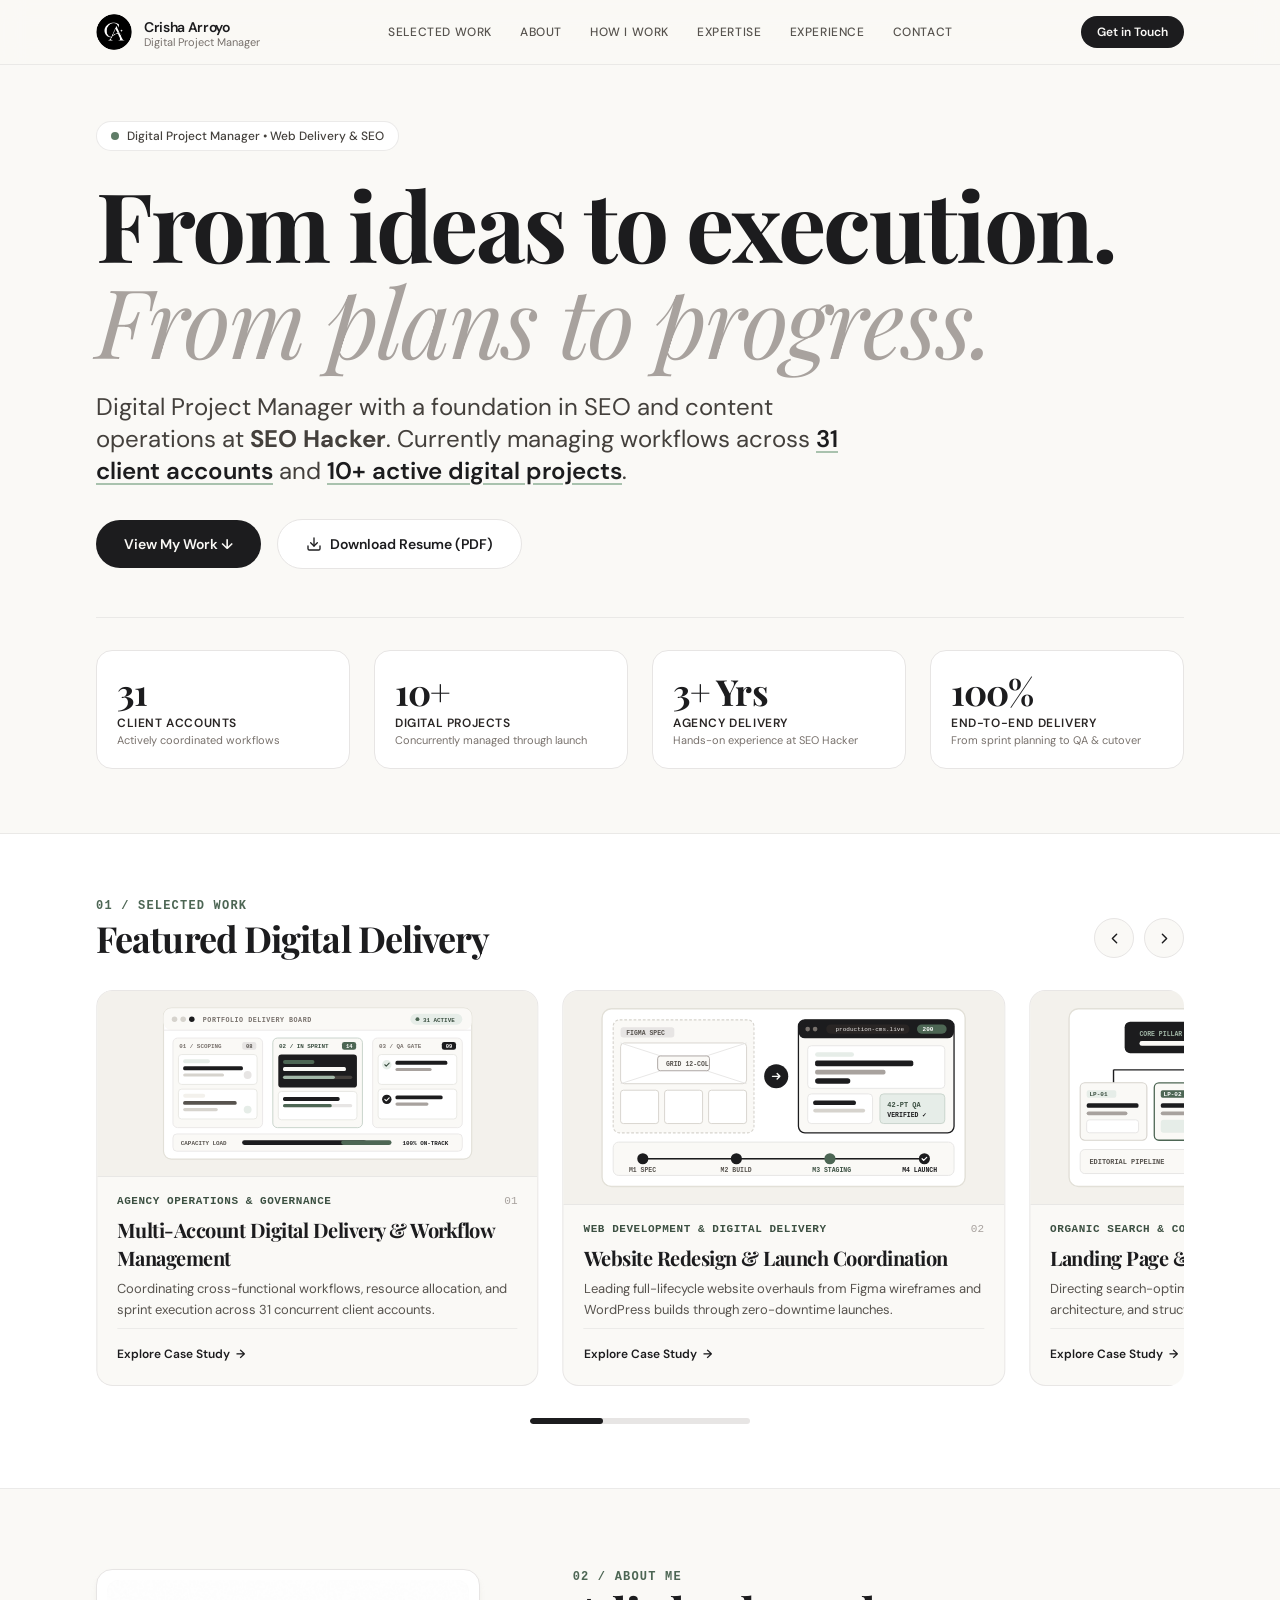
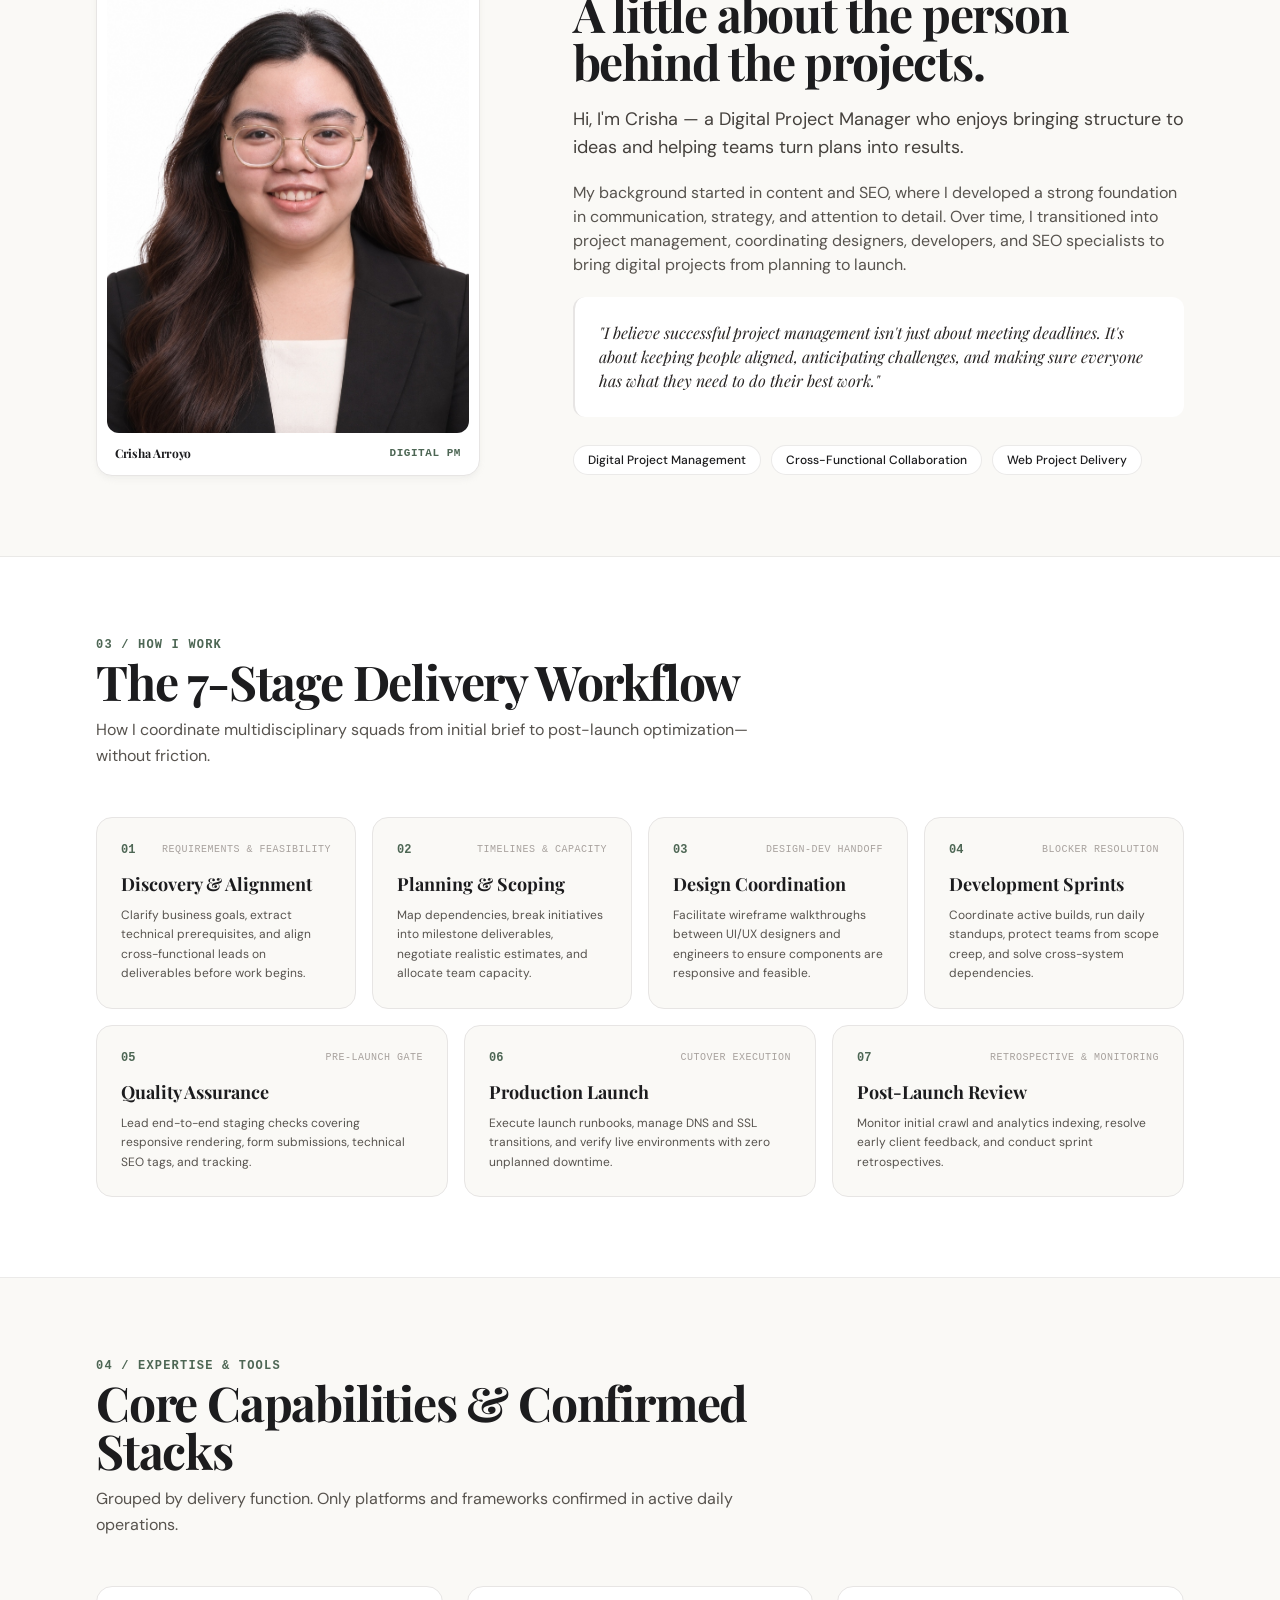
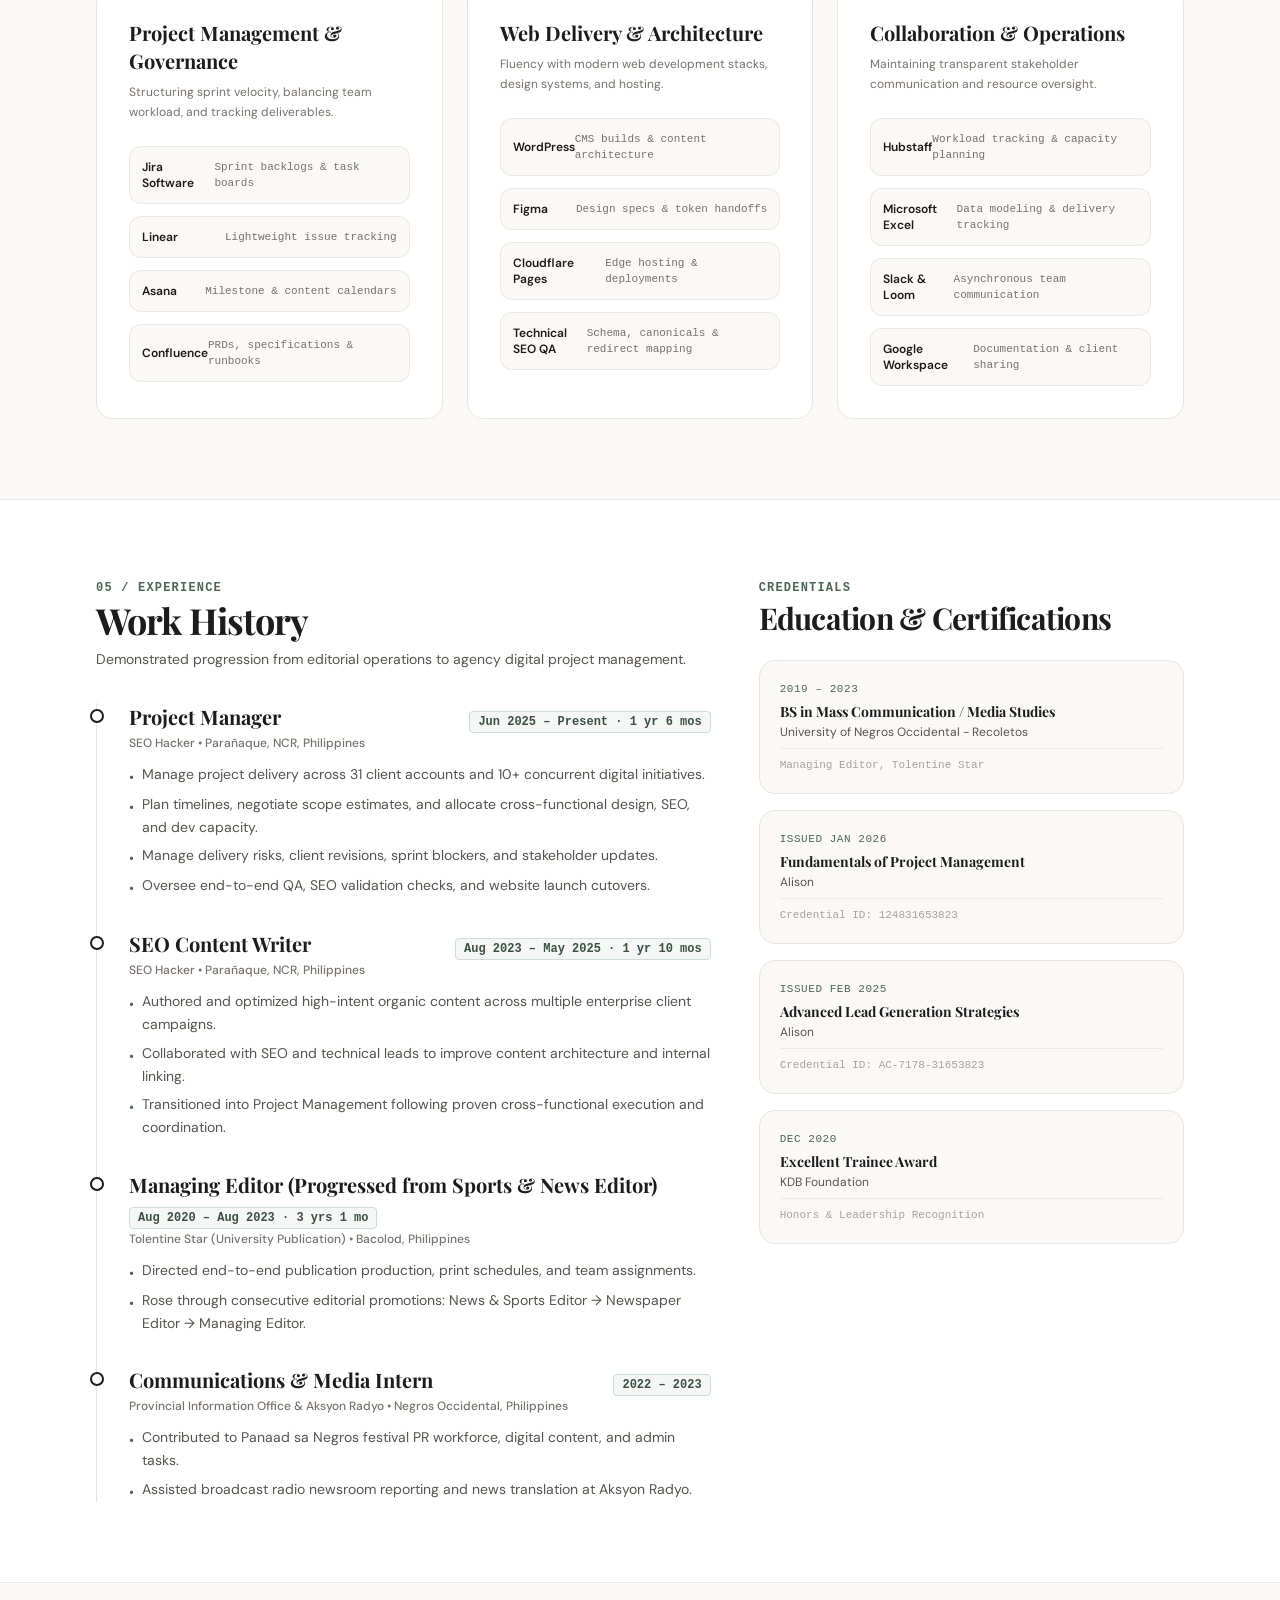
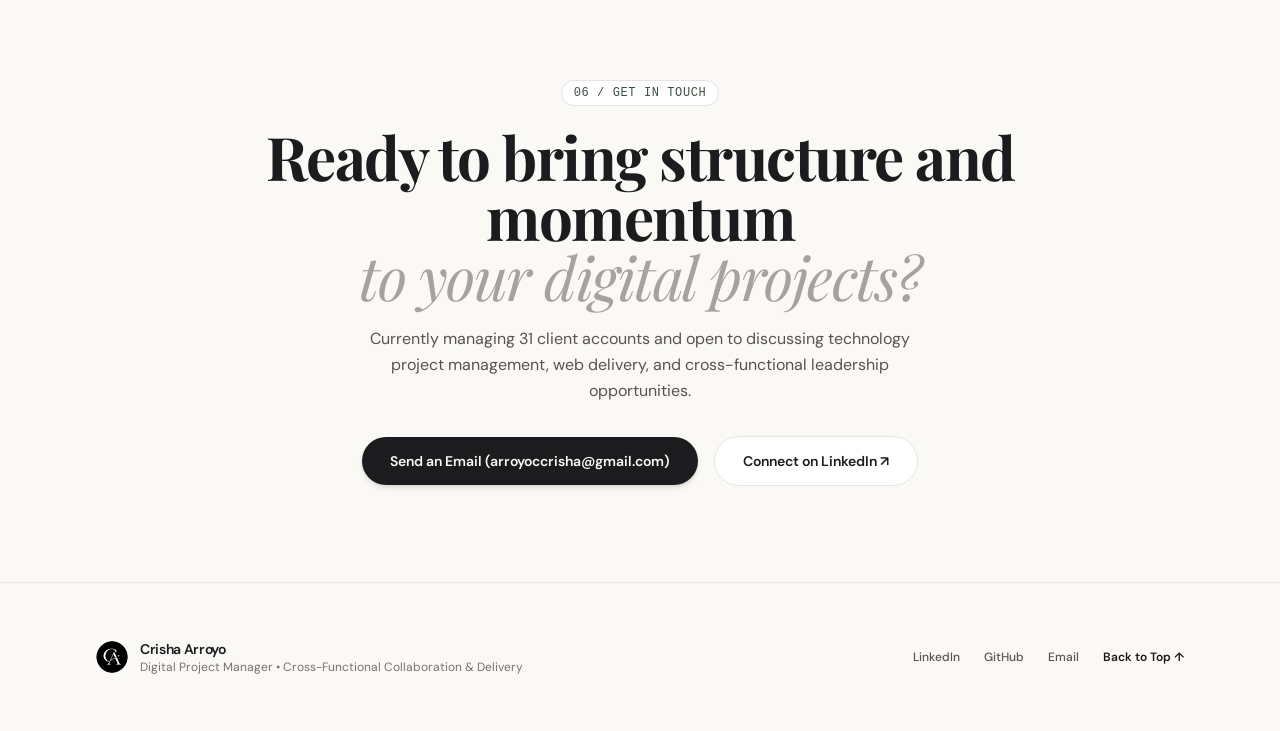
==== portfolio/index.html @ 4f6dbe1d "Add instant on-screen Email Compose Prompt modal for Get in Touch" ====
<!DOCTYPE html><html lang="en" class="scroll-smooth bg-[#FAF9F6] text-[#1C1C1E]"> <head><meta charset="UTF-8"><meta name="viewport" content="width=device-width, initial-scale=1.0"><link rel="icon" type="image/png" href="/logo.png"><title>Crisha Arroyo | Project Manager Portfolio</title><meta name="description" content="Explore Crisha Arroyo's portfolio featuring project management, digital operations, and cross-functional project delivery."><link rel="canonical" href="https://arroyocrisha.github.io/portfolio/"><!-- Open Graph / Social Preview Meta --><meta property="og:type" content="website"><meta property="og:url" content="https://arroyocrisha.github.io/portfolio/"><meta property="og:title" content="Crisha Arroyo | Project Manager Portfolio"><meta property="og:description" content="Project management, digital operations, and cross-functional project delivery."><meta name="image" property="og:image" content="https://arroyocrisha.github.io/og-preview.png"><meta property="og:image:secure_url" content="https://arroyocrisha.github.io/og-preview.png"><meta property="og:image:type" content="image/png"><meta property="og:image:width" content="1200"><meta property="og:image:height" content="630"><meta property="og:image:alt" content="Crisha Arroyo | Project Manager Portfolio"><meta property="og:site_name" content="Crisha Arroyo Portfolio"><meta name="author" content="Crisha Arroyo"><meta property="article:published_time" content="2026-11-19T00:00:00Z"><!-- Twitter / X Card Meta --><meta name="twitter:card" content="summary_large_image"><meta name="twitter:title" content="Crisha Arroyo | Project Manager Portfolio"><meta name="twitter:description" content="Project management, digital operations, and cross-functional project delivery."><meta name="twitter:image" content="https://arroyocrisha.github.io/og-preview.png"><!-- Google Fonts: Playfair Display + DM Sans --><link rel="preconnect" href="https://fonts.googleapis.com"><link rel="preconnect" href="https://fonts.gstatic.com" crossorigin><link href="https://fonts.googleapis.com/css2?family=DM+Sans:ital,opsz,wght@0,9..40,100..1000;1,9..40,100..1000&family=Playfair+Display:ital,wght@0,400..900;1,400..900&display=swap" rel="stylesheet"><!-- Schema.org JSON-LD --><script type="application/ld+json">{"@context":"https://schema.org","@type":"Person","name":"Crisha Arroyo","jobTitle":"Digital Project Manager","url":"https://arroyocrisha.github.io/portfolio/","image":"https://arroyocrisha.github.io/og-preview.png","description":"Explore Crisha Arroyo's portfolio featuring project management, digital operations, and cross-functional project delivery.","knowsAbout":["Project Management","Digital Delivery","Web Development","Cross-Functional Collaboration","Technical Coordination","Agile & Scrum Methodology","Stakeholder Management"]}</script><link rel="stylesheet" href="/_astro/index.DPS4ozPf.css"></head> <body class="min-h-screen flex flex-col font-sans bg-[#FAF9F6] text-[#1C1C1E] antialiased selection:bg-stone-900 selection:text-[#FAF9F6]"> <!-- Minimalist Navigation Bar --> <header class="sticky top-0 z-50 bg-[#FAF9F6]/90 backdrop-blur-md border-b border-stone-200/80 transition-all duration-300"> <div class="max-w-6xl mx-auto px-6 sm:px-8 h-16 flex items-center justify-between"> <a href="https://arroyo-crisha-portfolio.pages.dev/" class="group flex items-center gap-3"> <img src="/logo.png" alt="Crisha Arroyo" class="h-9 w-9 object-contain rounded-full group-hover:scale-105 transition-transform duration-200"> <div class="flex flex-col"> <span class="text-sm font-semibold tracking-tight text-[#1C1C1E] group-hover:text-stone-600 transition-colors">
Crisha Arroyo
</span> <span class="text-[11px] text-stone-500 font-normal leading-none">
Digital Project Manager
</span> </div> </a> <nav class="hidden md:flex items-center gap-7 text-xs font-medium uppercase tracking-wider text-stone-600"> <a href="/#work" class="hover:text-[#1C1C1E] transition-colors">Selected Work</a> <a href="/#about" class="hover:text-[#1C1C1E] transition-colors">About</a> <a href="/#process" class="hover:text-[#1C1C1E] transition-colors">How I Work</a> <a href="/#expertise" class="hover:text-[#1C1C1E] transition-colors">Expertise</a> <a href="/#experience" class="hover:text-[#1C1C1E] transition-colors">Experience</a> <a href="/#contact" class="hover:text-[#1C1C1E] transition-colors">Contact</a> </nav> <div> <a href="https://mail.google.com/mail/?view=cm&fs=1&to=arroyoccrisha@gmail.com&su=Project%20Management%20Inquiry" data-email-prompt class="inline-flex items-center text-xs font-semibold px-4 py-2 rounded-full bg-[#1C1C1E] text-[#FAF9F6] hover:bg-stone-800 hover:-translate-y-0.5 active:translate-y-0 transition-all duration-200 shadow-xs cursor-pointer">
Get in Touch
</a> </div> </div> </header> <!-- Main Content Slot --> <main class="flex-grow">   <section id="top" class="pt-8 sm:pt-14 pb-12 sm:pb-16 border-b border-stone-200/80 bg-canvas"> <div class="max-w-6xl mx-auto px-6 sm:px-8"> <!-- Status Badge with Sage Accent --> <div class="inline-flex items-center gap-2 px-3.5 py-1.5 rounded-full bg-white border border-stone-200/80 shadow-2xs text-stone-700 text-xs font-medium mb-6"> <span class="w-2 h-2 rounded-full bg-sage-500 animate-pulse"></span>
Digital Project Manager • Web Delivery & SEO
</div> <!-- Preserved Editorial Headline (Playfair Display) --> <div> <h1 class="font-serif text-4xl sm:text-6xl md:text-7xl lg:text-8xl font-bold text-[#1C1C1E] tracking-tight leading-[1.06]">
From ideas to execution.<br> <span class="text-stone-400 italic font-normal">From plans to progress.</span> </h1> </div> <!-- Streamlined Supporting Statement (No Repetition) --> <p class="mt-6 text-lg sm:text-2xl text-stone-700 max-w-3xl font-normal leading-relaxed">
Digital Project Manager with a foundation in SEO and content operations at <strong>SEO Hacker</strong>. Currently managing workflows across <span class="text-[#1C1C1E] font-semibold underline decoration-sage-300 underline-offset-4">31 client accounts</span> and <span class="text-[#1C1C1E] font-semibold underline decoration-sage-300 underline-offset-4">10+ active digital projects</span>.
</p> <!-- Two Required CTAs --> <div class="mt-8 flex flex-wrap items-center gap-4"> <a href="#work" class="inline-flex items-center gap-2 px-7 py-3.5 rounded-full bg-[#1C1C1E] text-[#FAF9F6] font-semibold text-sm hover:bg-stone-800 hover:-translate-y-0.5 active:translate-y-0 transition-all duration-200 shadow-xs">
View My Work ↓
</a> <a href="/Crisha_Arroyo_Resume.pdf" download="Crisha_Arroyo_Resume.pdf" class="inline-flex items-center gap-2 px-7 py-3.5 rounded-full bg-white text-[#1C1C1E] border border-stone-200 font-semibold text-sm hover:bg-stone-50 hover:border-stone-300 hover:-translate-y-0.5 active:translate-y-0 transition-all duration-200 shadow-xs"> <svg xmlns="http://www.w3.org/2000/svg" width="16" height="16" viewBox="0 0 24 24" fill="none" stroke="currentColor" stroke-width="2" stroke-linecap="round" stroke-linejoin="round" aria-hidden="true" class="w-4 h-4 shrink-0"> <path d="M21 15v4a2 2 0 0 1-2 2H5a2 2 0 0 1-2-2v-4"></path> <polyline points="7 10 12 15 17 10"></polyline> <line x1="12" y1="15" x2="12" y2="3"></line> </svg> <span>Download Resume (PDF)</span> </a> </div> <!-- Quick Metrics Strip --> <div id="hero-metrics-strip" class="mt-12 pt-8 border-t border-stone-200/80 grid grid-cols-2 md:grid-cols-4 gap-4 sm:gap-6"> <div class="p-5 rounded-2xl bg-white border border-stone-200 shadow-2xs hover:border-stone-300 hover:shadow-xs transition-all duration-200"> <div class="font-serif text-3xl sm:text-4xl font-bold text-[#1C1C1E] tracking-tight tabular-nums" aria-label="31 Client Accounts"> <span class="sr-only">31</span> <span aria-hidden="true" class="inline-grid tabular-nums"> <span class="invisible col-start-1 row-start-1 select-none pointer-events-none">31</span> <span class="col-start-1 row-start-1" data-countup-card data-target="31" data-stagger="0"><span data-countup-num>31</span></span> </span> </div> <div class="text-xs font-semibold text-stone-800 mt-1 uppercase tracking-wider">Client Accounts</div> <div class="text-[11px] text-stone-500 mt-0.5 leading-snug">Actively coordinated workflows</div> </div><div class="p-5 rounded-2xl bg-white border border-stone-200 shadow-2xs hover:border-stone-300 hover:shadow-xs transition-all duration-200"> <div class="font-serif text-3xl sm:text-4xl font-bold text-[#1C1C1E] tracking-tight tabular-nums" aria-label="10+ Digital Projects"> <span class="sr-only">10+</span> <span aria-hidden="true" class="inline-grid tabular-nums"> <span class="invisible col-start-1 row-start-1 select-none pointer-events-none">10+</span> <span class="col-start-1 row-start-1" data-countup-card data-target="10" data-stagger="120"><span data-countup-num>10</span>+</span> </span> </div> <div class="text-xs font-semibold text-stone-800 mt-1 uppercase tracking-wider">Digital Projects</div> <div class="text-[11px] text-stone-500 mt-0.5 leading-snug">Concurrently managed through launch</div> </div><div class="p-5 rounded-2xl bg-white border border-stone-200 shadow-2xs hover:border-stone-300 hover:shadow-xs transition-all duration-200"> <div class="font-serif text-3xl sm:text-4xl font-bold text-[#1C1C1E] tracking-tight tabular-nums" aria-label="3+ Yrs Agency Delivery"> <span class="sr-only">3+ Yrs</span> <span aria-hidden="true" class="inline-grid tabular-nums"> <span class="invisible col-start-1 row-start-1 select-none pointer-events-none">3+ Yrs</span> <span class="col-start-1 row-start-1" data-countup-card data-target="3" data-stagger="240"><span data-countup-num>3</span>+ Yrs</span> </span> </div> <div class="text-xs font-semibold text-stone-800 mt-1 uppercase tracking-wider">Agency Delivery</div> <div class="text-[11px] text-stone-500 mt-0.5 leading-snug">Hands-on experience at SEO Hacker</div> </div><div class="p-5 rounded-2xl bg-white border border-stone-200 shadow-2xs hover:border-stone-300 hover:shadow-xs transition-all duration-200"> <div class="font-serif text-3xl sm:text-4xl font-bold text-[#1C1C1E] tracking-tight tabular-nums" aria-label="100% End-to-End Delivery"> <span class="sr-only">100%</span> <span aria-hidden="true" class="inline-grid tabular-nums"> <span class="invisible col-start-1 row-start-1 select-none pointer-events-none">100%</span> <span class="col-start-1 row-start-1" data-countup-card data-target="100" data-stagger="360"><span data-countup-num>100</span>%</span> </span> </div> <div class="text-xs font-semibold text-stone-800 mt-1 uppercase tracking-wider">End-to-End Delivery</div> <div class="text-[11px] text-stone-500 mt-0.5 leading-snug">From sprint planning to QA &amp; cutover</div> </div> </div> </div> </section>  <section id="work" class="py-12 sm:py-16 border-b border-stone-200/80 bg-white overflow-x-hidden"> <div class="max-w-6xl mx-auto px-6 sm:px-8"> <!-- Compact Section Header + Desktop Infinite Carousel Arrow Controls --> <div class="flex flex-col lg:flex-row lg:items-end justify-between gap-4 mb-8"> <div> <p class="text-xs font-mono uppercase tracking-widest text-sage-600 font-semibold">01 / SELECTED WORK</p> <h2 class="font-serif text-3xl sm:text-4xl font-bold text-[#1C1C1E] tracking-tight mt-1">
Featured Digital Delivery
</h2> </div> <!-- Elegant Previous / Next Controls (Desktop 1024px+ Only, Infinite Loop) --> <div class="hidden lg:flex items-center gap-2.5 shrink-0" aria-label="Selected Work Carousel Controls"> <button type="button" id="work-carousel-prev" aria-label="Previous project" class="w-10 h-10 rounded-full bg-[#FAF9F6] border border-stone-200 text-[#1C1C1E] flex items-center justify-center hover:bg-[#1C1C1E] hover:text-[#FAF9F6] hover:border-[#1C1C1E] active:scale-95 transition-all duration-200 focus-visible:outline-2 focus-visible:outline-offset-2 focus-visible:outline-[#1C1C1E] shadow-2xs cursor-pointer"> <svg xmlns="http://www.w3.org/2000/svg" width="17" height="17" viewBox="0 0 24 24" fill="none" stroke="currentColor" stroke-width="2" stroke-linecap="round" stroke-linejoin="round" aria-hidden="true"> <path d="m15 18-6-6 6-6"></path> </svg> </button> <button type="button" id="work-carousel-next" aria-label="Next project" class="w-10 h-10 rounded-full bg-[#FAF9F6] border border-stone-200 text-[#1C1C1E] flex items-center justify-center hover:bg-[#1C1C1E] hover:text-[#FAF9F6] hover:border-[#1C1C1E] active:scale-95 transition-all duration-200 focus-visible:outline-2 focus-visible:outline-offset-2 focus-visible:outline-[#1C1C1E] shadow-2xs cursor-pointer"> <svg xmlns="http://www.w3.org/2000/svg" width="17" height="17" viewBox="0 0 24 24" fill="none" stroke="currentColor" stroke-width="2" stroke-linecap="round" stroke-linejoin="round" aria-hidden="true"> <path d="m9 18 6-6-6-6"></path> </svg> </button> </div> </div> <!-- Carousel Viewport:
           - Desktop (1024px+): Overflow-hidden viewport containing infinite horizontal track (~2.35 cards visible)
           - Tablet (640px–1023px): 2-column responsive CSS Grid
           - Mobile (<640px): 1-column vertical stack --> <div id="work-carousel-viewport" role="region" aria-label="Selected Work Projects Carousel" tabindex="0" class="lg:overflow-hidden rounded-2xl focus-visible:outline-2 focus-visible:outline-offset-4 focus-visible:outline-stone-400"> <div id="work-carousel-track" class="grid grid-cols-1 sm:grid-cols-2 gap-6 lg:flex lg:gap-6 items-stretch lg:cursor-grab lg:active:cursor-grabbing lg:select-none will-change-transform"> <article data-work-card data-card-index="0" data-project-title="Multi-Account Digital Delivery &#38; Workflow Management" class="h-full lg:h-[396px] flex flex-col justify-between rounded-2xl bg-[#FAF9F6] border border-stone-200/90 shadow-2xs hover:shadow-lg hover:border-stone-300 transition-shadow duration-300 group overflow-hidden lg:shrink-0"> <!-- Graphic Compartment (~58% of card area: 230px tall on desktop) --> <a href="/work/multi-account-delivery" tabindex="-1" aria-hidden="true" class="block relative h-[215px] lg:h-[230px] w-full bg-[#F3F1EC] border-b border-stone-200/80 overflow-hidden p-3.5 flex items-center justify-center"> <div class="w-full h-full group-hover:scale-[1.03] group-hover:-translate-y-0.5 transition-transform duration-500 ease-out flex items-center justify-center"> <svg viewBox="0 0 400 200" class="w-full h-full" fill="none" xmlns="http://www.w3.org/2000/svg" role="img" aria-label="Multi-account workflow board illustration"> <!-- Outer App Window Frame --> <rect x="4" y="4" width="392" height="192" rx="10" fill="#FFFFFF" stroke="#E2E0D8" stroke-width="1.5"></rect> <!-- Window Top Bar --> <rect x="4" y="4" width="392" height="28" rx="10" fill="#FAF9F6"></rect> <line x1="4" y1="32" x2="396" y2="32" stroke="#E7E5E4" stroke-width="1"></line> <circle cx="18" cy="18" r="3.5" fill="#D6D3CD"></circle> <circle cx="29" cy="18" r="3.5" fill="#D6D3CD"></circle> <circle cx="40" cy="18" r="3.5" fill="#1C1C1E"></circle> <text x="54" y="21" fill="#78716C" font-family="monospace" font-size="8.5" font-weight="600" letter-spacing="0.08em">PORTFOLIO DELIVERY BOARD</text> <rect x="318" y="11" width="66" height="14" rx="7" fill="#E6EDE8"></rect> <circle cx="327" cy="18" r="2.5" fill="#4D6654"></circle> <text x="334" y="21" fill="#3B4F41" font-family="monospace" font-size="7.5" font-weight="700">31 ACTIVE</text> <!-- Column 1: Triage & Scoping --> <rect x="16" y="42" width="114" height="114" rx="6" fill="#FAF9F6" stroke="#E7E5E4" stroke-width="1"></rect> <text x="24" y="55" fill="#78716C" font-family="monospace" font-size="7.5" font-weight="700">01 / SCOPING</text> <rect x="104" y="47" width="18" height="10" rx="3" fill="#E7E5E4"></rect> <text x="109" y="54.5" fill="#57534E" font-family="monospace" font-size="7" font-weight="700">08</text> <rect x="23" y="63" width="100" height="38" rx="4" fill="#FFFFFF" stroke="#E5E4DF" stroke-width="1"></rect> <rect x="29" y="69" width="34" height="5" rx="2.5" fill="#E6EDE8"></rect> <rect x="29" y="78" width="76" height="5" rx="2" fill="#1C1C1E"></rect> <rect x="29" y="87" width="52" height="4" rx="2" fill="#D6D3CD"></rect> <circle cx="111" cy="89" r="5" fill="#E7E5E4"></circle> <rect x="23" y="107" width="100" height="38" rx="4" fill="#FFFFFF" stroke="#E5E4DF" stroke-width="1"></rect> <rect x="29" y="113" width="28" height="5" rx="2.5" fill="#F3F1EC"></rect> <rect x="29" y="122" width="68" height="5" rx="2" fill="#57534E"></rect> <rect x="29" y="131" width="44" height="4" rx="2" fill="#D6D3CD"></rect> <circle cx="111" cy="133" r="5" fill="#E6EDE8"></circle> <!-- Column 2: Active Sprints (Highlighted Charcoal/Sage) --> <rect x="143" y="42" width="114" height="114" rx="6" fill="#FAF9F6" stroke="#C7D3CA" stroke-width="1.2"></rect> <text x="151" y="55" fill="#3B4F41" font-family="monospace" font-size="7.5" font-weight="700">02 / IN SPRINT</text> <rect x="231" y="47" width="18" height="10" rx="3" fill="#4D6654"></rect> <text x="236" y="54.5" fill="#FFFFFF" font-family="monospace" font-size="7" font-weight="700">14</text> <rect x="150" y="63" width="100" height="42" rx="4" fill="#1C1C1E"></rect> <rect x="156" y="70" width="40" height="5" rx="2.5" fill="#4D6654"></rect> <rect x="156" y="79" width="80" height="5" rx="2" fill="#FAF9F6"></rect> <rect x="156" y="90" width="88" height="4" rx="2" fill="#44403C"></rect> <rect x="156" y="90" width="66" height="4" rx="2" fill="#A3B8A8"></rect> <rect x="150" y="110" width="100" height="36" rx="4" fill="#FFFFFF" stroke="#E5E4DF" stroke-width="1"></rect> <rect x="156" y="117" width="72" height="5" rx="2" fill="#1C1C1E"></rect> <rect x="156" y="126" width="88" height="4" rx="2" fill="#E7E5E4"></rect> <rect x="156" y="126" width="62" height="4" rx="2" fill="#4D6654"></rect> <!-- Column 3: QA & Delivery Gate --> <rect x="270" y="42" width="114" height="114" rx="6" fill="#FAF9F6" stroke="#E7E5E4" stroke-width="1"></rect> <text x="278" y="55" fill="#78716C" font-family="monospace" font-size="7.5" font-weight="700">03 / QA GATE</text> <rect x="358" y="47" width="18" height="10" rx="3" fill="#1C1C1E"></rect> <text x="363" y="54.5" fill="#FFFFFF" font-family="monospace" font-size="7" font-weight="700">09</text> <rect x="277" y="63" width="100" height="38" rx="4" fill="#FFFFFF" stroke="#E5E4DF" stroke-width="1"></rect> <circle cx="288" cy="76" r="6" fill="#E6EDE8"></circle> <path d="M285.5 76L287.3 77.8L291 74" stroke="#3B4F41" stroke-width="1.4" stroke-linecap="round" stroke-linejoin="round"></path> <rect x="299" y="71" width="66" height="5" rx="2" fill="#1C1C1E"></rect> <rect x="299" y="80" width="46" height="4" rx="2" fill="#A8A29E"></rect> <rect x="277" y="107" width="100" height="38" rx="4" fill="#FFFFFF" stroke="#E5E4DF" stroke-width="1"></rect> <circle cx="288" cy="120" r="6" fill="#1C1C1E"></circle> <path d="M285.5 120L287.3 121.8L291 118" stroke="#FAF9F6" stroke-width="1.4" stroke-linecap="round" stroke-linejoin="round"></path> <rect x="299" y="115" width="60" height="5" rx="2" fill="#1C1C1E"></rect> <rect x="299" y="124" width="42" height="4" rx="2" fill="#A8A29E"></rect> <!-- Bottom Resource Allocation Strip --> <rect x="16" y="164" width="368" height="22" rx="5" fill="#FAF9F6" stroke="#E7E5E4" stroke-width="1"></rect> <text x="26" y="178" fill="#57534E" font-family="monospace" font-size="7.5" font-weight="700">CAPACITY LOAD</text> <rect x="104" y="172" width="190" height="6" rx="3" fill="#E7E5E4"></rect> <rect x="104" y="172" width="158" height="6" rx="3" fill="#1C1C1E"></rect> <rect x="230" y="172" width="64" height="6" rx="3" fill="#4D6654"></rect> <text x="308" y="178" fill="#1C1C1E" font-family="monospace" font-size="7.5" font-weight="700">100% ON-TRACK</text> </svg>   </div> </a> <!-- Compact Text Compartment (~42% of card area) --> <div class="p-5 pt-4 flex flex-col justify-between flex-grow"> <div class="space-y-1.5"> <!-- a. Project Category --> <div class="flex items-center justify-between gap-2"> <span class="text-[11px] font-mono uppercase tracking-wider text-sage-700 font-semibold"> Agency Operations &amp; Governance </span> <span class="font-mono text-[11px] text-stone-400 font-medium"> 01 </span> </div> <!-- b. Project Title --> <h3 class="font-serif text-lg sm:text-xl font-bold text-[#1C1C1E] group-hover:text-sage-700 transition-colors tracking-tight leading-snug line-clamp-2"> <a href="/work/multi-account-delivery" class="focus-visible:outline-none"> Multi-Account Digital Delivery &amp; Workflow Management </a> </h3> <!-- c. One Short Descriptive Sentence (13 words) --> <p class="text-stone-600 text-xs sm:text-[13px] leading-relaxed line-clamp-2"> Coordinating cross-functional workflows, resource allocation, and sprint execution across 31 concurrent client accounts. </p> </div> <!-- d. Explore Case Study Link with Arrow Icon --> <div class="pt-3 mt-2 border-t border-stone-200/70"> <a href="/work/multi-account-delivery" class="inline-flex items-center gap-1.5 text-xs font-semibold text-[#1C1C1E] group-hover:text-sage-700 transition-colors"> <span>Explore Case Study</span> <span class="inline-block group-hover:translate-x-1 transition-transform duration-300" aria-hidden="true">→</span> </a> </div> </div> </article><article data-work-card data-card-index="1" data-project-title="Website Redesign &#38; Launch Coordination" class="h-full lg:h-[396px] flex flex-col justify-between rounded-2xl bg-[#FAF9F6] border border-stone-200/90 shadow-2xs hover:shadow-lg hover:border-stone-300 transition-shadow duration-300 group overflow-hidden lg:shrink-0"> <!-- Graphic Compartment (~58% of card area: 230px tall on desktop) --> <a href="/work/website-redesign-launch" tabindex="-1" aria-hidden="true" class="block relative h-[215px] lg:h-[230px] w-full bg-[#F3F1EC] border-b border-stone-200/80 overflow-hidden p-3.5 flex items-center justify-center"> <div class="w-full h-full group-hover:scale-[1.03] group-hover:-translate-y-0.5 transition-transform duration-500 ease-out flex items-center justify-center">  <svg viewBox="0 0 400 200" class="w-full h-full" fill="none" xmlns="http://www.w3.org/2000/svg" role="img" aria-label="Website redesign wireframe to production launch illustration"> <!-- Background Canvas Card --> <rect x="4" y="4" width="392" height="192" rx="10" fill="#FFFFFF" stroke="#E2E0D8" stroke-width="1.5"></rect> <!-- Left Panel: Figma Wireframe Spec Blueprint --> <rect x="16" y="16" width="152" height="122" rx="7" fill="#FAF9F6" stroke="#D6D3CD" stroke-width="1.2" stroke-dasharray="3 2"></rect> <rect x="24" y="24" width="58" height="11" rx="3" fill="#E7E5E4"></rect> <text x="30" y="32" fill="#57534E" font-family="monospace" font-size="7" font-weight="700">FIGMA SPEC</text> <!-- Wireframe Hero Box --> <rect x="24" y="41" width="136" height="44" rx="4" fill="#FFFFFF" stroke="#D6D3CD" stroke-width="1"></rect> <line x1="24" y1="41" x2="160" y2="85" stroke="#E7E5E4" stroke-width="1"></line> <line x1="160" y1="41" x2="24" y2="85" stroke="#E7E5E4" stroke-width="1"></line> <rect x="64" y="55" width="56" height="16" rx="3" fill="#FAF9F6" stroke="#A8A29E" stroke-width="1"></rect> <text x="73" y="65.5" fill="#57534E" font-family="monospace" font-size="7" font-weight="700">GRID 12-COL</text> <!-- Wireframe 3-Col Cards --> <rect x="24" y="92" width="41" height="36" rx="3" fill="#FFFFFF" stroke="#D6D3CD" stroke-width="1"></rect> <rect x="71.5" y="92" width="41" height="36" rx="3" fill="#FFFFFF" stroke="#D6D3CD" stroke-width="1"></rect> <rect x="119" y="92" width="41" height="36" rx="3" fill="#FFFFFF" stroke="#D6D3CD" stroke-width="1"></rect> <!-- Center Handoff Connector Bridge --> <circle cx="192" cy="77" r="13" fill="#1C1C1E"></circle> <path d="M188 77H196M196 77L193 74M196 77L193 80" stroke="#FAF9F6" stroke-width="1.5" stroke-linecap="round" stroke-linejoin="round"></path> <!-- Right Panel: Production WordPress Browser Build --> <rect x="216" y="16" width="168" height="122" rx="7" fill="#FAF9F6" stroke="#1C1C1E" stroke-width="1.4"></rect> <rect x="216" y="16" width="168" height="20" rx="7" fill="#1C1C1E"></rect> <circle cx="226" cy="26" r="2.5" fill="#78716C"></circle> <circle cx="234" cy="26" r="2.5" fill="#78716C"></circle> <rect x="246" y="21" width="90" height="10" rx="5" fill="#292524"></rect> <text x="256" y="28.5" fill="#E7E5E4" font-family="monospace" font-size="6.5">production-cms.live</text> <rect x="344" y="21" width="32" height="10" rx="5" fill="#4D6654"></rect> <text x="350" y="28.5" fill="#FFFFFF" font-family="monospace" font-size="6.5" font-weight="700">200</text> <!-- Live Production Content Inside Mockup --> <rect x="226" y="44" width="148" height="46" rx="4" fill="#FFFFFF" stroke="#E7E5E4" stroke-width="1"></rect> <rect x="234" y="51" width="42" height="5" rx="2.5" fill="#E6EDE8"></rect> <rect x="234" y="60" width="106" height="6" rx="2" fill="#1C1C1E"></rect> <rect x="234" y="70" width="76" height="5" rx="2" fill="#A8A29E"></rect> <rect x="234" y="79" width="38" height="6" rx="3" fill="#1C1C1E"></rect> <rect x="226" y="96" width="70" height="32" rx="4" fill="#FFFFFF" stroke="#E7E5E4" stroke-width="1"></rect> <rect x="232" y="103" width="46" height="5" rx="2" fill="#1C1C1E"></rect> <rect x="232" y="112" width="56" height="4" rx="2" fill="#D6D3CD"></rect> <rect x="304" y="96" width="70" height="32" rx="4" fill="#E6EDE8" stroke="#C7D3CA" stroke-width="1"></rect> <text x="312" y="110" fill="#3B4F41" font-family="monospace" font-size="7.5" font-weight="700">42-PT QA</text> <text x="312" y="121" fill="#1C1C1E" font-family="monospace" font-size="7" font-weight="700">VERIFIED ✓</text> <!-- Bottom 4-Stage Launch Milestone Track --> <rect x="16" y="148" width="368" height="36" rx="6" fill="#FAF9F6" stroke="#E7E5E4" stroke-width="1"></rect> <line x1="48" y1="166" x2="352" y2="166" stroke="#D6D3CD" stroke-width="1.5"></line> <line x1="48" y1="166" x2="352" y2="166" stroke="#1C1C1E" stroke-width="1.5"></line> <circle cx="48" cy="166" r="6" fill="#1C1C1E"></circle> <text x="33" y="180" fill="#57534E" font-family="monospace" font-size="7" font-weight="700">M1 SPEC</text> <circle cx="149" cy="166" r="6" fill="#1C1C1E"></circle> <text x="132" y="180" fill="#57534E" font-family="monospace" font-size="7" font-weight="700">M2 BUILD</text> <circle cx="250" cy="166" r="6" fill="#4D6654"></circle> <text x="231" y="180" fill="#3B4F41" font-family="monospace" font-size="7" font-weight="700">M3 STAGING</text> <circle cx="352" cy="166" r="6" fill="#1C1C1E"></circle> <path d="M349.5 166L351.2 167.8L354.5 164.5" stroke="#FFFFFF" stroke-width="1.3" stroke-linecap="round" stroke-linejoin="round"></path> <text x="328" y="180" fill="#1C1C1E" font-family="monospace" font-size="7" font-weight="700">M4 LAUNCH</text> </svg>  </div> </a> <!-- Compact Text Compartment (~42% of card area) --> <div class="p-5 pt-4 flex flex-col justify-between flex-grow"> <div class="space-y-1.5"> <!-- a. Project Category --> <div class="flex items-center justify-between gap-2"> <span class="text-[11px] font-mono uppercase tracking-wider text-sage-700 font-semibold"> Web Development &amp; Digital Delivery </span> <span class="font-mono text-[11px] text-stone-400 font-medium"> 02 </span> </div> <!-- b. Project Title --> <h3 class="font-serif text-lg sm:text-xl font-bold text-[#1C1C1E] group-hover:text-sage-700 transition-colors tracking-tight leading-snug line-clamp-2"> <a href="/work/website-redesign-launch" class="focus-visible:outline-none"> Website Redesign &amp; Launch Coordination </a> </h3> <!-- c. One Short Descriptive Sentence (13 words) --> <p class="text-stone-600 text-xs sm:text-[13px] leading-relaxed line-clamp-2"> Leading full-lifecycle website overhauls from Figma wireframes and WordPress builds through zero-downtime launches. </p> </div> <!-- d. Explore Case Study Link with Arrow Icon --> <div class="pt-3 mt-2 border-t border-stone-200/70"> <a href="/work/website-redesign-launch" class="inline-flex items-center gap-1.5 text-xs font-semibold text-[#1C1C1E] group-hover:text-sage-700 transition-colors"> <span>Explore Case Study</span> <span class="inline-block group-hover:translate-x-1 transition-transform duration-300" aria-hidden="true">→</span> </a> </div> </div> </article><article data-work-card data-card-index="2" data-project-title="Landing Page &#38; SEO Project Delivery" class="h-full lg:h-[396px] flex flex-col justify-between rounded-2xl bg-[#FAF9F6] border border-stone-200/90 shadow-2xs hover:shadow-lg hover:border-stone-300 transition-shadow duration-300 group overflow-hidden lg:shrink-0"> <!-- Graphic Compartment (~58% of card area: 230px tall on desktop) --> <a href="/work/landing-page-seo-delivery" tabindex="-1" aria-hidden="true" class="block relative h-[215px] lg:h-[230px] w-full bg-[#F3F1EC] border-b border-stone-200/80 overflow-hidden p-3.5 flex items-center justify-center"> <div class="w-full h-full group-hover:scale-[1.03] group-hover:-translate-y-0.5 transition-transform duration-500 ease-out flex items-center justify-center">   <svg viewBox="0 0 400 200" class="w-full h-full" fill="none" xmlns="http://www.w3.org/2000/svg" role="img" aria-label="Landing page content hierarchy and technical SEO schema architecture"> <!-- Outer Card Frame --> <rect x="4" y="4" width="392" height="192" rx="10" fill="#FFFFFF" stroke="#E2E0D8" stroke-width="1.5"></rect> <!-- Left: Content Architecture Tree (Hub -> 3 Landing Pages) --> <!-- Root Pillar Node --> <rect x="64" y="18" width="136" height="34" rx="6" fill="#1C1C1E"></rect> <text x="80" y="33" fill="#A3B8A8" font-family="monospace" font-size="7" font-weight="700">CORE PILLAR HUB</text> <rect x="80" y="39" width="96" height="5" rx="2.5" fill="#FAF9F6"></rect> <!-- Orthogonal Tree Connectors --> <line x1="132" y1="52" x2="132" y2="70" stroke="#1C1C1E" stroke-width="1.5"></line> <line x1="52" y1="70" x2="212" y2="70" stroke="#1C1C1E" stroke-width="1.5"></line> <line x1="52" y1="70" x2="52" y2="84" stroke="#1C1C1E" stroke-width="1.5"></line> <line x1="132" y1="70" x2="132" y2="84" stroke="#1C1C1E" stroke-width="1.5"></line> <line x1="212" y1="70" x2="212" y2="84" stroke="#1C1C1E" stroke-width="1.5"></line> <!-- Child Landing Page Node 1 --> <rect x="16" y="84" width="72" height="62" rx="5" fill="#FAF9F6" stroke="#D6D3CD" stroke-width="1.2"></rect> <rect x="23" y="92" width="32" height="8" rx="2" fill="#E6EDE8"></rect> <text x="26" y="98.5" fill="#3B4F41" font-family="monospace" font-size="6.5" font-weight="700">LP-01</text> <rect x="23" y="106" width="56" height="5" rx="2" fill="#1C1C1E"></rect> <rect x="23" y="115" width="44" height="4" rx="2" fill="#A8A29E"></rect> <rect x="23" y="124" width="56" height="14" rx="3" fill="#FFFFFF" stroke="#E7E5E4" stroke-width="1"></rect> <!-- Child Landing Page Node 2 --> <rect x="96" y="84" width="72" height="62" rx="5" fill="#FAF9F6" stroke="#4D6654" stroke-width="1.4"></rect> <rect x="103" y="92" width="32" height="8" rx="2" fill="#4D6654"></rect> <text x="106" y="98.5" fill="#FFFFFF" font-family="monospace" font-size="6.5" font-weight="700">LP-02</text> <rect x="103" y="106" width="56" height="5" rx="2" fill="#1C1C1E"></rect> <rect x="103" y="115" width="44" height="4" rx="2" fill="#A8A29E"></rect> <rect x="103" y="124" width="56" height="14" rx="3" fill="#E6EDE8"></rect> <!-- Child Landing Page Node 3 --> <rect x="176" y="84" width="72" height="62" rx="5" fill="#FAF9F6" stroke="#D6D3CD" stroke-width="1.2"></rect> <rect x="183" y="92" width="32" height="8" rx="2" fill="#E6EDE8"></rect> <text x="186" y="98.5" fill="#3B4F41" font-family="monospace" font-size="6.5" font-weight="700">LP-03</text> <rect x="183" y="106" width="56" height="5" rx="2" fill="#1C1C1E"></rect> <rect x="183" y="115" width="44" height="4" rx="2" fill="#A8A29E"></rect> <rect x="183" y="124" width="56" height="14" rx="3" fill="#FFFFFF" stroke="#E7E5E4" stroke-width="1"></rect> <!-- Right Panel: Technical SEO & Schema QA Inspector --> <rect x="262" y="18" width="122" height="164" rx="7" fill="#FAF9F6" stroke="#E2E0D8" stroke-width="1.2"></rect> <text x="274" y="34" fill="#1C1C1E" font-family="monospace" font-size="8" font-weight="700">SEO &amp; SCHEMA QA</text> <line x1="262" y1="41" x2="384" y2="41" stroke="#E7E5E4" stroke-width="1"></line> <rect x="272" y="50" width="102" height="24" rx="4" fill="#FFFFFF" stroke="#E5E4DF" stroke-width="1"></rect> <circle cx="283" cy="62" r="5" fill="#1C1C1E"></circle> <path d="M281 62L282.5 63.5L285.5 60.5" stroke="#FFFFFF" stroke-width="1.2" stroke-linecap="round"></path> <text x="293" y="65" fill="#1C1C1E" font-family="monospace" font-size="7.5" font-weight="700">H1–H3 Hierarchy</text> <rect x="272" y="80" width="102" height="24" rx="4" fill="#FFFFFF" stroke="#E5E4DF" stroke-width="1"></rect> <circle cx="283" cy="92" r="5" fill="#4D6654"></circle> <path d="M281 92L282.5 93.5L285.5 90.5" stroke="#FFFFFF" stroke-width="1.2" stroke-linecap="round"></path> <text x="293" y="95" fill="#1C1C1E" font-family="monospace" font-size="7.5" font-weight="700">JSON-LD Schema</text> <rect x="272" y="110" width="102" height="24" rx="4" fill="#FFFFFF" stroke="#E5E4DF" stroke-width="1"></rect> <circle cx="283" cy="122" r="5" fill="#1C1C1E"></circle> <path d="M281 122L282.5 123.5L285.5 120.5" stroke="#FFFFFF" stroke-width="1.2" stroke-linecap="round"></path> <text x="293" y="125" fill="#1C1C1E" font-family="monospace" font-size="7.5" font-weight="700">AEO / GEO Intent</text> <rect x="272" y="144" width="102" height="26" rx="5" fill="#1C1C1E"></rect> <text x="285" y="160" fill="#FAF9F6" font-family="monospace" font-size="7.5" font-weight="700">INDEX READY ✓</text> <!-- Bottom Editorial Delivery Bar under Tree --> <rect x="16" y="156" width="232" height="26" rx="5" fill="#FAF9F6" stroke="#E7E5E4" stroke-width="1"></rect> <text x="26" y="172" fill="#57534E" font-family="monospace" font-size="7.5" font-weight="700">EDITORIAL PIPELINE</text> <rect x="130" y="166" width="106" height="6" rx="3" fill="#E6EDE8"></rect> <rect x="130" y="166" width="92" height="6" rx="3" fill="#4D6654"></rect> </svg> </div> </a> <!-- Compact Text Compartment (~42% of card area) --> <div class="p-5 pt-4 flex flex-col justify-between flex-grow"> <div class="space-y-1.5"> <!-- a. Project Category --> <div class="flex items-center justify-between gap-2"> <span class="text-[11px] font-mono uppercase tracking-wider text-sage-700 font-semibold"> Organic Search &amp; Content Operations </span> <span class="font-mono text-[11px] text-stone-400 font-medium"> 03 </span> </div> <!-- b. Project Title --> <h3 class="font-serif text-lg sm:text-xl font-bold text-[#1C1C1E] group-hover:text-sage-700 transition-colors tracking-tight leading-snug line-clamp-2"> <a href="/work/landing-page-seo-delivery" class="focus-visible:outline-none"> Landing Page &amp; SEO Project Delivery </a> </h3> <!-- c. One Short Descriptive Sentence (13 words) --> <p class="text-stone-600 text-xs sm:text-[13px] leading-relaxed line-clamp-2"> Directing search-optimized landing page delivery, content architecture, and structured technical SEO quality assurance. </p> </div> <!-- d. Explore Case Study Link with Arrow Icon --> <div class="pt-3 mt-2 border-t border-stone-200/70"> <a href="/work/landing-page-seo-delivery" class="inline-flex items-center gap-1.5 text-xs font-semibold text-[#1C1C1E] group-hover:text-sage-700 transition-colors"> <span>Explore Case Study</span> <span class="inline-block group-hover:translate-x-1 transition-transform duration-300" aria-hidden="true">→</span> </a> </div> </div> </article> </div> </div> <!-- Centered Minimalist Draggable Progress Bar (Desktop 1024px+ Only, 220px wide) --> <div class="hidden lg:flex flex-col items-center justify-center mt-8"> <div id="work-scrollbar-track" role="slider" tabindex="0" aria-label="Project carousel position" aria-valuemin="1" aria-valuemax="3" aria-valuenow="1" aria-valuetext="Project 1 of 3: Multi-Account Digital Delivery &#38; Workflow Management" class="relative w-[220px] h-1.5 rounded-full bg-stone-200 overflow-hidden cursor-pointer select-none touch-none focus-visible:outline-2 focus-visible:outline-offset-4 focus-visible:outline-[#1C1C1E]"> <div id="work-scrollbar-thumb" class="absolute top-0 left-0 h-full rounded-full bg-[#1C1C1E] hover:bg-sage-700 transition-colors cursor-grab active:cursor-grabbing will-change-transform" style="width: 33.33%;"></div> <div id="work-scrollbar-thumb-wrap" aria-hidden="true" class="absolute top-0 left-0 h-full rounded-full bg-[#1C1C1E] pointer-events-none will-change-transform" style="width: 33.33%; transform: translate3d(-220px, 0, 0);"></div> </div> </div> </div> </section>  <section id="about" class="py-14 sm:py-20 border-b border-stone-200/80 bg-canvas"> <div class="max-w-6xl mx-auto px-6 sm:px-8"> <div class="grid md:grid-cols-12 gap-10 lg:gap-14 items-center"> <!-- Framed Portrait on Left (Natural Image Proportions) --> <div class="md:col-span-5 flex justify-center md:justify-start"> <div class="relative w-full max-w-sm"> <div class="absolute -inset-2 bg-stone-100 rounded-3xl -rotate-1 border border-stone-200/70 -z-10"></div> <div class="p-2 sm:p-2.5 bg-white rounded-2xl border border-stone-200 shadow-md shadow-stone-200/40"> <div class="overflow-hidden rounded-xl bg-stone-50"> <img src="/crisha-arroyo.jpg" alt="Crisha Arroyo - Digital Project Manager" class="w-full h-auto aspect-[4/5] object-cover object-top hover:scale-[1.02] transition-transform duration-500" loading="lazy"> </div> <div class="pt-3 pb-1 px-2 flex items-center justify-between text-xs"> <span class="font-serif font-bold text-[#1C1C1E] tracking-tight">Crisha Arroyo</span> <span class="text-[11px] font-mono text-sage-600 font-semibold uppercase tracking-wider">Digital PM</span> </div> </div> </div> </div> <!-- Editorial Content on Right --> <div class="md:col-span-7 space-y-5"> <div> <p class="text-xs font-mono uppercase tracking-widest text-sage-600 font-semibold">02 / ABOUT ME</p> <h2 class="font-serif text-3xl sm:text-4xl lg:text-5xl font-bold text-[#1C1C1E] tracking-tight leading-tight mt-1">
A little about the person behind the projects.
</h2> </div> <p class="text-base sm:text-lg text-stone-700 leading-relaxed font-normal">
Hi, I'm Crisha — a Digital Project Manager who enjoys bringing structure to ideas and helping teams turn plans into results.
</p> <p class="text-sm sm:text-base text-stone-600 leading-relaxed">
My background started in content and SEO, where I developed a strong foundation in communication, strategy, and attention to detail. Over time, I transitioned into project management, coordinating designers, developers, and SEO specialists to bring digital projects from planning to launch.
</p> <div class="p-5 sm:p-6 rounded-xl bg-white border-l-2 border-sage-600 border-stone-200 shadow-2xs"> <p class="text-sm sm:text-base text-stone-800 italic leading-relaxed font-serif">
"I believe successful project management isn't just about meeting deadlines. It's about keeping people aligned, anticipating challenges, and making sure everyone has what they need to do their best work."
</p> </div> <!-- Three Subtle Expertise Tags --> <div class="pt-2 flex flex-wrap gap-2.5"> <span class="px-3.5 py-1.5 rounded-full bg-white text-[#1C1C1E] text-xs font-medium border border-stone-200/80 shadow-2xs hover:border-sage-400 transition-colors">
Digital Project Management
</span> <span class="px-3.5 py-1.5 rounded-full bg-white text-[#1C1C1E] text-xs font-medium border border-stone-200/80 shadow-2xs hover:border-sage-400 transition-colors">
Cross-Functional Collaboration
</span> <span class="px-3.5 py-1.5 rounded-full bg-white text-[#1C1C1E] text-xs font-medium border border-stone-200/80 shadow-2xs hover:border-sage-400 transition-colors">
Web Project Delivery
</span> </div> </div> </div> </div> </section>  <section id="process" class="py-14 sm:py-20 border-b border-stone-200/80 bg-white"> <div class="max-w-6xl mx-auto px-6 sm:px-8"> <div class="max-w-2xl mb-12"> <p class="text-xs font-mono uppercase tracking-widest text-sage-600 font-semibold">03 / HOW I WORK</p> <h2 class="font-serif text-3xl sm:text-5xl font-bold text-[#1C1C1E] tracking-tight mt-1">
The 7-Stage Delivery Workflow
</h2> <p class="mt-3 text-stone-600 text-base leading-relaxed">
How I coordinate multidisciplinary squads from initial brief to post-launch optimization—without friction.
</p> </div> <!-- 7-Stage Horizontal / Grid Stepper --> <div class="grid sm:grid-cols-2 lg:grid-cols-4 gap-4"> <div class="p-6 rounded-2xl bg-[#FAF9F6] border border-stone-200 hover:border-stone-400 hover:shadow-xs transition-all duration-200 flex flex-col justify-between"> <div> <div class="flex items-center justify-between mb-3"> <span class="font-mono text-xs font-bold text-sage-600">01</span> <span class="text-[10px] font-mono text-stone-400 uppercase tracking-wider">Requirements &amp; Feasibility</span> </div> <h4 class="font-serif text-lg font-bold text-[#1C1C1E] mb-2">Discovery &amp; Alignment</h4> <p class="text-xs text-stone-600 leading-relaxed">Clarify business goals, extract technical prerequisites, and align cross-functional leads on deliverables before work begins.</p> </div> </div><div class="p-6 rounded-2xl bg-[#FAF9F6] border border-stone-200 hover:border-stone-400 hover:shadow-xs transition-all duration-200 flex flex-col justify-between"> <div> <div class="flex items-center justify-between mb-3"> <span class="font-mono text-xs font-bold text-sage-600">02</span> <span class="text-[10px] font-mono text-stone-400 uppercase tracking-wider">Timelines &amp; Capacity</span> </div> <h4 class="font-serif text-lg font-bold text-[#1C1C1E] mb-2">Planning &amp; Scoping</h4> <p class="text-xs text-stone-600 leading-relaxed">Map dependencies, break initiatives into milestone deliverables, negotiate realistic estimates, and allocate team capacity.</p> </div> </div><div class="p-6 rounded-2xl bg-[#FAF9F6] border border-stone-200 hover:border-stone-400 hover:shadow-xs transition-all duration-200 flex flex-col justify-between"> <div> <div class="flex items-center justify-between mb-3"> <span class="font-mono text-xs font-bold text-sage-600">03</span> <span class="text-[10px] font-mono text-stone-400 uppercase tracking-wider">Design-Dev Handoff</span> </div> <h4 class="font-serif text-lg font-bold text-[#1C1C1E] mb-2">Design Coordination</h4> <p class="text-xs text-stone-600 leading-relaxed">Facilitate wireframe walkthroughs between UI/UX designers and engineers to ensure components are responsive and feasible.</p> </div> </div><div class="p-6 rounded-2xl bg-[#FAF9F6] border border-stone-200 hover:border-stone-400 hover:shadow-xs transition-all duration-200 flex flex-col justify-between"> <div> <div class="flex items-center justify-between mb-3"> <span class="font-mono text-xs font-bold text-sage-600">04</span> <span class="text-[10px] font-mono text-stone-400 uppercase tracking-wider">Blocker Resolution</span> </div> <h4 class="font-serif text-lg font-bold text-[#1C1C1E] mb-2">Development Sprints</h4> <p class="text-xs text-stone-600 leading-relaxed">Coordinate active builds, run daily standups, protect teams from scope creep, and solve cross-system dependencies.</p> </div> </div> </div> <div class="grid sm:grid-cols-3 gap-4 mt-4"> <div class="p-6 rounded-2xl bg-[#FAF9F6] border border-stone-200 hover:border-stone-400 hover:shadow-xs transition-all duration-200 flex flex-col justify-between"> <div> <div class="flex items-center justify-between mb-3"> <span class="font-mono text-xs font-bold text-sage-600">05</span> <span class="text-[10px] font-mono text-stone-400 uppercase tracking-wider">Pre-Launch Gate</span> </div> <h4 class="font-serif text-lg font-bold text-[#1C1C1E] mb-2">Quality Assurance</h4> <p class="text-xs text-stone-600 leading-relaxed">Lead end-to-end staging checks covering responsive rendering, form submissions, technical SEO tags, and tracking.</p> </div> </div><div class="p-6 rounded-2xl bg-[#FAF9F6] border border-stone-200 hover:border-stone-400 hover:shadow-xs transition-all duration-200 flex flex-col justify-between"> <div> <div class="flex items-center justify-between mb-3"> <span class="font-mono text-xs font-bold text-sage-600">06</span> <span class="text-[10px] font-mono text-stone-400 uppercase tracking-wider">Cutover Execution</span> </div> <h4 class="font-serif text-lg font-bold text-[#1C1C1E] mb-2">Production Launch</h4> <p class="text-xs text-stone-600 leading-relaxed">Execute launch runbooks, manage DNS and SSL transitions, and verify live environments with zero unplanned downtime.</p> </div> </div><div class="p-6 rounded-2xl bg-[#FAF9F6] border border-stone-200 hover:border-stone-400 hover:shadow-xs transition-all duration-200 flex flex-col justify-between"> <div> <div class="flex items-center justify-between mb-3"> <span class="font-mono text-xs font-bold text-sage-600">07</span> <span class="text-[10px] font-mono text-stone-400 uppercase tracking-wider">Retrospective &amp; Monitoring</span> </div> <h4 class="font-serif text-lg font-bold text-[#1C1C1E] mb-2">Post-Launch Review</h4> <p class="text-xs text-stone-600 leading-relaxed">Monitor initial crawl and analytics indexing, resolve early client feedback, and conduct sprint retrospectives.</p> </div> </div> </div> </div> </section>  <section id="expertise" class="py-14 sm:py-20 border-b border-stone-200/80 bg-canvas"> <div class="max-w-6xl mx-auto px-6 sm:px-8"> <div class="max-w-2xl mb-12"> <p class="text-xs font-mono uppercase tracking-widest text-sage-600 font-semibold">04 / EXPERTISE & TOOLS</p> <h2 class="font-serif text-3xl sm:text-5xl font-bold text-[#1C1C1E] tracking-tight mt-1">
Core Capabilities & Confirmed Stacks
</h2> <p class="mt-3 text-stone-600 text-base leading-relaxed">
Grouped by delivery function. Only platforms and frameworks confirmed in active daily operations.
</p> </div> <div class="grid md:grid-cols-3 gap-6"> <div class="p-8 rounded-2xl bg-white border border-stone-200 shadow-2xs hover:border-stone-300 transition-all duration-200 flex flex-col justify-between"> <div> <h3 class="font-serif text-xl font-bold text-[#1C1C1E] mb-2">Project Management &amp; Governance</h3> <p class="text-xs text-stone-500 mb-6 leading-relaxed">Structuring sprint velocity, balancing team workload, and tracking deliverables.</p> <div class="space-y-3"> <div class="p-3 rounded-xl bg-[#FAF9F6] border border-stone-200/80 flex items-center justify-between text-xs"> <span class="font-semibold text-stone-900">Jira Software</span> <span class="text-[11px] text-stone-500 font-mono">Sprint backlogs &amp; task boards</span> </div><div class="p-3 rounded-xl bg-[#FAF9F6] border border-stone-200/80 flex items-center justify-between text-xs"> <span class="font-semibold text-stone-900">Linear</span> <span class="text-[11px] text-stone-500 font-mono">Lightweight issue tracking</span> </div><div class="p-3 rounded-xl bg-[#FAF9F6] border border-stone-200/80 flex items-center justify-between text-xs"> <span class="font-semibold text-stone-900">Asana</span> <span class="text-[11px] text-stone-500 font-mono">Milestone &amp; content calendars</span> </div><div class="p-3 rounded-xl bg-[#FAF9F6] border border-stone-200/80 flex items-center justify-between text-xs"> <span class="font-semibold text-stone-900">Confluence</span> <span class="text-[11px] text-stone-500 font-mono">PRDs, specifications &amp; runbooks</span> </div> </div> </div> </div><div class="p-8 rounded-2xl bg-white border border-stone-200 shadow-2xs hover:border-stone-300 transition-all duration-200 flex flex-col justify-between"> <div> <h3 class="font-serif text-xl font-bold text-[#1C1C1E] mb-2">Web Delivery &amp; Architecture</h3> <p class="text-xs text-stone-500 mb-6 leading-relaxed">Fluency with modern web development stacks, design systems, and hosting.</p> <div class="space-y-3"> <div class="p-3 rounded-xl bg-[#FAF9F6] border border-stone-200/80 flex items-center justify-between text-xs"> <span class="font-semibold text-stone-900">WordPress</span> <span class="text-[11px] text-stone-500 font-mono">CMS builds &amp; content architecture</span> </div><div class="p-3 rounded-xl bg-[#FAF9F6] border border-stone-200/80 flex items-center justify-between text-xs"> <span class="font-semibold text-stone-900">Figma</span> <span class="text-[11px] text-stone-500 font-mono">Design specs &amp; token handoffs</span> </div><div class="p-3 rounded-xl bg-[#FAF9F6] border border-stone-200/80 flex items-center justify-between text-xs"> <span class="font-semibold text-stone-900">Cloudflare Pages</span> <span class="text-[11px] text-stone-500 font-mono">Edge hosting &amp; deployments</span> </div><div class="p-3 rounded-xl bg-[#FAF9F6] border border-stone-200/80 flex items-center justify-between text-xs"> <span class="font-semibold text-stone-900">Technical SEO QA</span> <span class="text-[11px] text-stone-500 font-mono">Schema, canonicals &amp; redirect mapping</span> </div> </div> </div> </div><div class="p-8 rounded-2xl bg-white border border-stone-200 shadow-2xs hover:border-stone-300 transition-all duration-200 flex flex-col justify-between"> <div> <h3 class="font-serif text-xl font-bold text-[#1C1C1E] mb-2">Collaboration &amp; Operations</h3> <p class="text-xs text-stone-500 mb-6 leading-relaxed">Maintaining transparent stakeholder communication and resource oversight.</p> <div class="space-y-3"> <div class="p-3 rounded-xl bg-[#FAF9F6] border border-stone-200/80 flex items-center justify-between text-xs"> <span class="font-semibold text-stone-900">Hubstaff</span> <span class="text-[11px] text-stone-500 font-mono">Workload tracking &amp; capacity planning</span> </div><div class="p-3 rounded-xl bg-[#FAF9F6] border border-stone-200/80 flex items-center justify-between text-xs"> <span class="font-semibold text-stone-900">Microsoft Excel</span> <span class="text-[11px] text-stone-500 font-mono">Data modeling &amp; delivery tracking</span> </div><div class="p-3 rounded-xl bg-[#FAF9F6] border border-stone-200/80 flex items-center justify-between text-xs"> <span class="font-semibold text-stone-900">Slack &amp; Loom</span> <span class="text-[11px] text-stone-500 font-mono">Asynchronous team communication</span> </div><div class="p-3 rounded-xl bg-[#FAF9F6] border border-stone-200/80 flex items-center justify-between text-xs"> <span class="font-semibold text-stone-900">Google Workspace</span> <span class="text-[11px] text-stone-500 font-mono">Documentation &amp; client sharing</span> </div> </div> </div> </div> </div> </div> </section>  <section id="experience" class="py-14 sm:py-20 border-b border-stone-200/80 bg-white"> <div class="max-w-6xl mx-auto px-6 sm:px-8"> <div class="grid lg:grid-cols-12 gap-12 items-start"> <!-- Condensed Vertical Experience Timeline (8 Cols) --> <div class="lg:col-span-7 space-y-8"> <div> <p class="text-xs font-mono uppercase tracking-widest text-sage-600 font-semibold">05 / EXPERIENCE</p> <h2 class="font-serif text-3xl sm:text-4xl font-bold text-[#1C1C1E] tracking-tight mt-1">
Work History
</h2> <p class="mt-2 text-stone-600 text-sm leading-relaxed">
Demonstrated progression from editorial operations to agency digital project management.
</p> </div> <div class="relative pl-6 sm:pl-8 border-l border-stone-200 space-y-8"> <div class="relative group"> <!-- Timeline Dot Indicator --> <div class="absolute -left-[31px] sm:-left-[39px] top-1.5 w-3.5 h-3.5 rounded-full bg-white border-2 border-[#1C1C1E] group-hover:bg-sage-600 transition-colors"></div> <div class="flex flex-wrap items-baseline justify-between gap-2"> <h3 class="font-serif text-xl font-bold text-[#1C1C1E]">Project Manager</h3> <span class="text-xs font-mono text-sage-700 bg-sage-50 px-2 py-0.5 rounded border border-sage-200 font-semibold">Jun 2025 – Present · 1 yr 6 mos</span> </div> <p class="text-xs font-medium text-stone-500 mt-0.5">SEO Hacker • Parañaque, NCR, Philippines</p> <ul class="mt-3 space-y-1.5 text-xs sm:text-sm text-stone-600"> <li class="flex items-start gap-2"> <span class="text-sage-600 mt-1 shrink-0">•</span> <span class="leading-relaxed">Manage project delivery across 31 client accounts and 10+ concurrent digital initiatives.</span> </li><li class="flex items-start gap-2"> <span class="text-sage-600 mt-1 shrink-0">•</span> <span class="leading-relaxed">Plan timelines, negotiate scope estimates, and allocate cross-functional design, SEO, and dev capacity.</span> </li><li class="flex items-start gap-2"> <span class="text-sage-600 mt-1 shrink-0">•</span> <span class="leading-relaxed">Manage delivery risks, client revisions, sprint blockers, and stakeholder updates.</span> </li><li class="flex items-start gap-2"> <span class="text-sage-600 mt-1 shrink-0">•</span> <span class="leading-relaxed">Oversee end-to-end QA, SEO validation checks, and website launch cutovers.</span> </li> </ul> </div><div class="relative group"> <!-- Timeline Dot Indicator --> <div class="absolute -left-[31px] sm:-left-[39px] top-1.5 w-3.5 h-3.5 rounded-full bg-white border-2 border-[#1C1C1E] group-hover:bg-sage-600 transition-colors"></div> <div class="flex flex-wrap items-baseline justify-between gap-2"> <h3 class="font-serif text-xl font-bold text-[#1C1C1E]">SEO Content Writer</h3> <span class="text-xs font-mono text-sage-700 bg-sage-50 px-2 py-0.5 rounded border border-sage-200 font-semibold">Aug 2023 – May 2025 · 1 yr 10 mos</span> </div> <p class="text-xs font-medium text-stone-500 mt-0.5">SEO Hacker • Parañaque, NCR, Philippines</p> <ul class="mt-3 space-y-1.5 text-xs sm:text-sm text-stone-600"> <li class="flex items-start gap-2"> <span class="text-sage-600 mt-1 shrink-0">•</span> <span class="leading-relaxed">Authored and optimized high-intent organic content across multiple enterprise client campaigns.</span> </li><li class="flex items-start gap-2"> <span class="text-sage-600 mt-1 shrink-0">•</span> <span class="leading-relaxed">Collaborated with SEO and technical leads to improve content architecture and internal linking.</span> </li><li class="flex items-start gap-2"> <span class="text-sage-600 mt-1 shrink-0">•</span> <span class="leading-relaxed">Transitioned into Project Management following proven cross-functional execution and coordination.</span> </li> </ul> </div><div class="relative group"> <!-- Timeline Dot Indicator --> <div class="absolute -left-[31px] sm:-left-[39px] top-1.5 w-3.5 h-3.5 rounded-full bg-white border-2 border-[#1C1C1E] group-hover:bg-sage-600 transition-colors"></div> <div class="flex flex-wrap items-baseline justify-between gap-2"> <h3 class="font-serif text-xl font-bold text-[#1C1C1E]">Managing Editor (Progressed from Sports &amp; News Editor)</h3> <span class="text-xs font-mono text-sage-700 bg-sage-50 px-2 py-0.5 rounded border border-sage-200 font-semibold">Aug 2020 – Aug 2023 · 3 yrs 1 mo</span> </div> <p class="text-xs font-medium text-stone-500 mt-0.5">Tolentine Star (University Publication) • Bacolod, Philippines</p> <ul class="mt-3 space-y-1.5 text-xs sm:text-sm text-stone-600"> <li class="flex items-start gap-2"> <span class="text-sage-600 mt-1 shrink-0">•</span> <span class="leading-relaxed">Directed end-to-end publication production, print schedules, and team assignments.</span> </li><li class="flex items-start gap-2"> <span class="text-sage-600 mt-1 shrink-0">•</span> <span class="leading-relaxed">Rose through consecutive editorial promotions: News &amp; Sports Editor → Newspaper Editor → Managing Editor.</span> </li> </ul> </div><div class="relative group"> <!-- Timeline Dot Indicator --> <div class="absolute -left-[31px] sm:-left-[39px] top-1.5 w-3.5 h-3.5 rounded-full bg-white border-2 border-[#1C1C1E] group-hover:bg-sage-600 transition-colors"></div> <div class="flex flex-wrap items-baseline justify-between gap-2"> <h3 class="font-serif text-xl font-bold text-[#1C1C1E]">Communications &amp; Media Intern</h3> <span class="text-xs font-mono text-sage-700 bg-sage-50 px-2 py-0.5 rounded border border-sage-200 font-semibold">2022 – 2023</span> </div> <p class="text-xs font-medium text-stone-500 mt-0.5">Provincial Information Office &amp; Aksyon Radyo • Negros Occidental, Philippines</p> <ul class="mt-3 space-y-1.5 text-xs sm:text-sm text-stone-600"> <li class="flex items-start gap-2"> <span class="text-sage-600 mt-1 shrink-0">•</span> <span class="leading-relaxed">Contributed to Panaad sa Negros festival PR workforce, digital content, and admin tasks.</span> </li><li class="flex items-start gap-2"> <span class="text-sage-600 mt-1 shrink-0">•</span> <span class="leading-relaxed">Assisted broadcast radio newsroom reporting and news translation at Aksyon Radyo.</span> </li> </ul> </div> </div> </div> <!-- Compact Education & Credentials (5 Cols) --> <div class="lg:col-span-5 space-y-6"> <div> <p class="text-xs font-mono uppercase tracking-widest text-sage-600 font-semibold">CREDENTIALS</p> <h2 class="font-serif text-2xl sm:text-3xl font-bold text-[#1C1C1E] tracking-tight mt-1">
Education & Certifications
</h2> </div> <div class="space-y-4"> <div class="p-5 rounded-2xl bg-[#FAF9F6] border border-stone-200 hover:border-stone-300 transition-colors"> <span class="text-[11px] font-mono text-sage-600 uppercase tracking-wider block mb-1">2019 – 2023</span> <h4 class="font-serif font-bold text-sm text-[#1C1C1E]">BS in Mass Communication / Media Studies</h4> <p class="text-xs text-stone-600 mt-0.5">University of Negros Occidental - Recoletos</p> <p class="text-[11px] font-mono text-stone-400 mt-2 pt-2 border-t border-stone-200/70">Managing Editor, Tolentine Star</p> </div><div class="p-5 rounded-2xl bg-[#FAF9F6] border border-stone-200 hover:border-stone-300 transition-colors"> <span class="text-[11px] font-mono text-sage-600 uppercase tracking-wider block mb-1">Issued Jan 2026</span> <h4 class="font-serif font-bold text-sm text-[#1C1C1E]">Fundamentals of Project Management</h4> <p class="text-xs text-stone-600 mt-0.5">Alison</p> <p class="text-[11px] font-mono text-stone-400 mt-2 pt-2 border-t border-stone-200/70">Credential ID: 124831653823</p> </div><div class="p-5 rounded-2xl bg-[#FAF9F6] border border-stone-200 hover:border-stone-300 transition-colors"> <span class="text-[11px] font-mono text-sage-600 uppercase tracking-wider block mb-1">Issued Feb 2025</span> <h4 class="font-serif font-bold text-sm text-[#1C1C1E]">Advanced Lead Generation Strategies</h4> <p class="text-xs text-stone-600 mt-0.5">Alison</p> <p class="text-[11px] font-mono text-stone-400 mt-2 pt-2 border-t border-stone-200/70">Credential ID: AC-7178-31653823</p> </div><div class="p-5 rounded-2xl bg-[#FAF9F6] border border-stone-200 hover:border-stone-300 transition-colors"> <span class="text-[11px] font-mono text-sage-600 uppercase tracking-wider block mb-1">Dec 2020</span> <h4 class="font-serif font-bold text-sm text-[#1C1C1E]">Excellent Trainee Award</h4> <p class="text-xs text-stone-600 mt-0.5">KDB Foundation</p> <p class="text-[11px] font-mono text-stone-400 mt-2 pt-2 border-t border-stone-200/70">Honors &amp; Leadership Recognition</p> </div> </div> </div> </div> </div> </section>  <section id="contact" class="py-18 sm:py-24 bg-canvas"> <div class="max-w-4xl mx-auto px-6 sm:px-8 text-center"> <span class="inline-block px-3 py-1 rounded-full bg-white border border-stone-200 text-sage-700 text-xs font-mono uppercase tracking-wider mb-5">
06 / GET IN TOUCH
</span> <h2 class="font-serif text-3xl sm:text-5xl md:text-6xl font-bold text-[#1C1C1E] tracking-tight leading-tight">
Ready to bring structure and momentum<br> <span class="text-stone-400 italic font-normal">to your digital projects?</span> </h2> <p class="mt-5 text-stone-600 text-base max-w-xl mx-auto leading-relaxed">
Currently managing 31 client accounts and open to discussing technology project management, web delivery, and cross-functional leadership opportunities.
</p> <div class="mt-8 flex flex-wrap justify-center items-center gap-4"> <a href="https://mail.google.com/mail/?view=cm&fs=1&to=arroyoccrisha@gmail.com&su=Project%20Management%20Inquiry" data-email-prompt class="px-7 py-3.5 rounded-full bg-[#1C1C1E] text-[#FAF9F6] font-semibold text-sm hover:bg-stone-800 hover:-translate-y-0.5 active:translate-y-0 transition-all duration-200 shadow-md cursor-pointer">
Send an Email (arroyoccrisha@gmail.com)
</a> <a href="https://www.linkedin.com/in/arroyoccrisha/" target="_blank" rel="noopener noreferrer" class="px-7 py-3.5 rounded-full bg-white text-[#1C1C1E] border border-stone-200 font-semibold text-sm hover:bg-stone-50 hover:border-stone-300 hover:-translate-y-0.5 active:translate-y-0 transition-all duration-200 shadow-xs">
Connect on LinkedIn ↗
</a> </div> </div> </section> <script type="module" src="/_astro/portfolio.astro_astro_type_script_index_0_lang.BFspnsY5.js"></script>  </main> <!-- Refined Minimalist Footer --> <footer class="border-t border-stone-200/80 bg-[#FAF9F6] py-14 text-stone-500 text-sm"> <div class="max-w-6xl mx-auto px-6 sm:px-8 flex flex-col md:flex-row items-start md:items-center justify-between gap-8"> <a href="https://arroyo-crisha-portfolio.pages.dev/" class="group flex items-center gap-3"> <img src="/logo.png" alt="Crisha Arroyo" class="h-8 w-8 object-contain rounded-full group-hover:scale-105 transition-transform duration-200"> <div> <p class="font-semibold text-[#1C1C1E] text-sm tracking-tight group-hover:text-stone-600 transition-colors">Crisha Arroyo</p> <p class="text-xs text-stone-500">Digital Project Manager • Cross-Functional Collaboration & Delivery</p> </div> </a> <div class="flex flex-wrap items-center gap-6 text-xs font-medium text-stone-600"> <a href="https://www.linkedin.com/in/arroyoccrisha/" target="_blank" rel="noopener noreferrer" class="hover:text-[#1C1C1E] transition-colors">LinkedIn</a> <a href="https://github.com/arroyocrisha" target="_blank" rel="noopener noreferrer" class="hover:text-[#1C1C1E] transition-colors">GitHub</a> <a href="https://mail.google.com/mail/?view=cm&fs=1&to=arroyoccrisha@gmail.com&su=Project%20Management%20Inquiry" data-email-prompt class="hover:text-[#1C1C1E] transition-colors cursor-pointer">
Email
</a> <a href="#top" class="text-stone-900 font-semibold hover:underline transition-all">Back to Top ↑</a> </div> </div> </footer> <!-- Instant Email Compose Prompt Modal --> <div id="email-prompt-modal" role="dialog" aria-modal="true" aria-labelledby="email-prompt-title" aria-hidden="true" class="fixed inset-0 z-[100] hidden items-center justify-center p-4 sm:p-6 bg-[#1C1C1E]/50 backdrop-blur-xs opacity-0 transition-opacity duration-200"> <div id="email-prompt-dialog" class="relative w-full max-w-lg rounded-2xl bg-[#FAF9F6] border border-stone-200/90 shadow-2xl p-6 sm:p-8 text-[#1C1C1E] scale-95 transition-transform duration-200"> <!-- Top Header --> <div class="flex items-start justify-between gap-4 pb-4 border-b border-stone-200"> <div> <p class="text-[11px] font-mono uppercase tracking-widest text-sage-600 font-semibold">DIRECT MESSAGE</p> <h3 id="email-prompt-title" class="font-serif text-2xl font-bold text-[#1C1C1E] tracking-tight mt-0.5">
Send an Email to Crisha
</h3> </div> <button type="button" id="email-prompt-close" aria-label="Close email prompt" class="w-8 h-8 rounded-full bg-white border border-stone-200 text-stone-500 hover:text-[#1C1C1E] hover:border-stone-300 flex items-center justify-center transition-colors cursor-pointer">
✕
</button> </div> <!-- Recipient Row with Copy Button --> <div class="mt-4 flex items-center justify-between gap-3 p-3 rounded-xl bg-white border border-stone-200/90 text-xs"> <div class="flex items-center gap-2 truncate"> <span class="font-mono uppercase text-[10px] text-stone-400 font-semibold">To:</span> <span class="font-mono font-semibold text-[#1C1C1E] truncate">arroyoccrisha@gmail.com</span> </div> <button type="button" id="email-prompt-copy" class="shrink-0 px-2.5 py-1 rounded-md bg-stone-100 hover:bg-stone-200 text-stone-700 font-mono text-[11px] font-semibold transition-colors cursor-pointer">
Copy Email
</button> </div> <!-- Quick Subject & Message Fields --> <div class="mt-4 space-y-3"> <div> <label for="email-prompt-subject" class="block font-mono text-[10px] uppercase tracking-wider text-stone-500 font-semibold mb-1">
Subject
</label> <input type="text" id="email-prompt-subject" value="Project Management Inquiry — Crisha Arroyo" class="w-full px-3.5 py-2 rounded-xl bg-white border border-stone-200 text-xs sm:text-sm text-[#1C1C1E] focus:outline-none focus:border-[#1C1C1E] transition-colors"> </div> <div> <label for="email-prompt-body" class="block font-mono text-[10px] uppercase tracking-wider text-stone-500 font-semibold mb-1">
Message
</label> <textarea id="email-prompt-body" rows="3" placeholder="Hi Crisha, I'd love to connect regarding a project management opportunity..." class="w-full px-3.5 py-2.5 rounded-xl bg-white border border-stone-200 text-xs sm:text-sm text-[#1C1C1E] focus:outline-none focus:border-[#1C1C1E] transition-colors resize-none"></textarea> </div> </div> <!-- Action Buttons: Gmail (Works in any browser) + Default Mail App (Outlook/Apple Mail) --> <div class="mt-6 flex flex-col sm:flex-row items-stretch sm:items-center gap-3"> <button type="button" id="email-send-gmail" class="flex-1 inline-flex items-center justify-center gap-2 px-5 py-3 rounded-full bg-[#1C1C1E] text-[#FAF9F6] text-xs font-semibold hover:bg-sage-700 transition-colors shadow-xs cursor-pointer"> <span>Compose in Gmail</span> <span aria-hidden="true">↗</span> </button> <button type="button" id="email-send-mailto" class="flex-1 inline-flex items-center justify-center gap-2 px-5 py-3 rounded-full bg-white text-[#1C1C1E] border border-stone-200 text-xs font-semibold hover:bg-stone-50 hover:border-stone-300 transition-colors cursor-pointer"> <span>Open Mail App</span> <span aria-hidden="true">✉</span> </button> </div> <div class="mt-3 flex items-center justify-center gap-4 text-[11px] text-stone-500"> <span>Or send via:</span> <button type="button" id="email-send-outlook" class="underline hover:text-[#1C1C1E] transition-colors cursor-pointer">
Outlook Web ↗
</button> <button type="button" id="email-send-yahoo" class="underline hover:text-[#1C1C1E] transition-colors cursor-pointer">
Yahoo Mail ↗
</button> </div> </div> </div> <script type="module">(()=>{const c="arroyoccrisha@gmail.com",t=document.getElementById("email-prompt-modal"),s=document.getElementById("email-prompt-dialog"),m=document.getElementById("email-prompt-close"),a=document.getElementById("email-prompt-copy"),r=document.getElementById("email-prompt-subject"),l=document.getElementById("email-prompt-body"),p=document.getElementById("email-send-gmail"),u=document.getElementById("email-send-mailto"),y=document.getElementById("email-send-outlook"),b=document.getElementById("email-send-yahoo");if(!t||!s)return;const i=()=>{const e=(r?.value||"Project Management Inquiry").trim(),o=(l?.value||"").trim();return{subject:e,body:o}},I=()=>{t.classList.remove("hidden"),t.classList.add("flex"),t.setAttribute("aria-hidden","false"),window.requestAnimationFrame(()=>{t.classList.remove("opacity-0"),t.classList.add("opacity-100"),s.classList.remove("scale-95"),s.classList.add("scale-100")}),window.setTimeout(()=>l?.focus(),60)},n=()=>{t.classList.remove("opacity-100"),t.classList.add("opacity-0"),s.classList.remove("scale-100"),s.classList.add("scale-95"),t.setAttribute("aria-hidden","true"),window.setTimeout(()=>{t.classList.remove("flex"),t.classList.add("hidden")},180)};document.querySelectorAll("[data-email-prompt]").forEach(e=>{e.addEventListener("click",o=>{o.preventDefault(),I()})}),m?.addEventListener("click",n),t.addEventListener("click",e=>{e.target===t&&n()}),window.addEventListener("keydown",e=>{e.key==="Escape"&&!t.classList.contains("hidden")&&n()}),a?.addEventListener("click",async()=>{try{await navigator.clipboard.writeText(c),a&&(a.textContent="Copied ✓",window.setTimeout(()=>{a.textContent="Copy Email"},2e3))}catch{}}),p?.addEventListener("click",()=>{const{subject:e,body:o}=i(),d=`https://mail.google.com/mail/?view=cm&fs=1&to=${encodeURIComponent(c)}&su=${encodeURIComponent(e)}&body=${encodeURIComponent(o)}`;window.open(d,"_blank","noopener,noreferrer"),n()}),u?.addEventListener("click",()=>{const{subject:e,body:o}=i();window.location.href=`mailto:${c}?subject=${encodeURIComponent(e)}&body=${encodeURIComponent(o)}`,n()}),y?.addEventListener("click",()=>{const{subject:e,body:o}=i(),d=`https://outlook.office.com/mail/deeplink/compose?to=${encodeURIComponent(c)}&subject=${encodeURIComponent(e)}&body=${encodeURIComponent(o)}`;window.open(d,"_blank","noopener,noreferrer"),n()}),b?.addEventListener("click",()=>{const{subject:e,body:o}=i(),d=`https://compose.mail.yahoo.com/?to=${encodeURIComponent(c)}&subj=${encodeURIComponent(e)}&body=${encodeURIComponent(o)}`;window.open(d,"_blank","noopener,noreferrer"),n()})})();</script> </body> </html>
---- _astro/index.DPS4ozPf.css ----
*,:before,:after{--tw-border-spacing-x: 0;--tw-border-spacing-y: 0;--tw-translate-x: 0;--tw-translate-y: 0;--tw-rotate: 0;--tw-skew-x: 0;--tw-skew-y: 0;--tw-scale-x: 1;--tw-scale-y: 1;--tw-pan-x: ;--tw-pan-y: ;--tw-pinch-zoom: ;--tw-scroll-snap-strictness: proximity;--tw-gradient-from-position: ;--tw-gradient-via-position: ;--tw-gradient-to-position: ;--tw-ordinal: ;--tw-slashed-zero: ;--tw-numeric-figure: ;--tw-numeric-spacing: ;--tw-numeric-fraction: ;--tw-ring-inset: ;--tw-ring-offset-width: 0px;--tw-ring-offset-color: #fff;--tw-ring-color: rgb(59 130 246 / .5);--tw-ring-offset-shadow: 0 0 #0000;--tw-ring-shadow: 0 0 #0000;--tw-shadow: 0 0 #0000;--tw-shadow-colored: 0 0 #0000;--tw-blur: ;--tw-brightness: ;--tw-contrast: ;--tw-grayscale: ;--tw-hue-rotate: ;--tw-invert: ;--tw-saturate: ;--tw-sepia: ;--tw-drop-shadow: ;--tw-backdrop-blur: ;--tw-backdrop-brightness: ;--tw-backdrop-contrast: ;--tw-backdrop-grayscale: ;--tw-backdrop-hue-rotate: ;--tw-backdrop-invert: ;--tw-backdrop-opacity: ;--tw-backdrop-saturate: ;--tw-backdrop-sepia: ;--tw-contain-size: ;--tw-contain-layout: ;--tw-contain-paint: ;--tw-contain-style: }::backdrop{--tw-border-spacing-x: 0;--tw-border-spacing-y: 0;--tw-translate-x: 0;--tw-translate-y: 0;--tw-rotate: 0;--tw-skew-x: 0;--tw-skew-y: 0;--tw-scale-x: 1;--tw-scale-y: 1;--tw-pan-x: ;--tw-pan-y: ;--tw-pinch-zoom: ;--tw-scroll-snap-strictness: proximity;--tw-gradient-from-position: ;--tw-gradient-via-position: ;--tw-gradient-to-position: ;--tw-ordinal: ;--tw-slashed-zero: ;--tw-numeric-figure: ;--tw-numeric-spacing: ;--tw-numeric-fraction: ;--tw-ring-inset: ;--tw-ring-offset-width: 0px;--tw-ring-offset-color: #fff;--tw-ring-color: rgb(59 130 246 / .5);--tw-ring-offset-shadow: 0 0 #0000;--tw-ring-shadow: 0 0 #0000;--tw-shadow: 0 0 #0000;--tw-shadow-colored: 0 0 #0000;--tw-blur: ;--tw-brightness: ;--tw-contrast: ;--tw-grayscale: ;--tw-hue-rotate: ;--tw-invert: ;--tw-saturate: ;--tw-sepia: ;--tw-drop-shadow: ;--tw-backdrop-blur: ;--tw-backdrop-brightness: ;--tw-backdrop-contrast: ;--tw-backdrop-grayscale: ;--tw-backdrop-hue-rotate: ;--tw-backdrop-invert: ;--tw-backdrop-opacity: ;--tw-backdrop-saturate: ;--tw-backdrop-sepia: ;--tw-contain-size: ;--tw-contain-layout: ;--tw-contain-paint: ;--tw-contain-style: }*,:before,:after{box-sizing:border-box;border-width:0;border-style:solid;border-color:#e5e7eb}:before,:after{--tw-content: ""}html,:host{line-height:1.5;-webkit-text-size-adjust:100%;-moz-tab-size:4;-o-tab-size:4;tab-size:4;font-family:DM Sans,system-ui,-apple-system,sans-serif;font-feature-settings:normal;font-variation-settings:normal;-webkit-tap-highlight-color:transparent}body{margin:0;line-height:inherit}hr{height:0;color:inherit;border-top-width:1px}abbr:where([title]){-webkit-text-decoration:underline dotted;text-decoration:underline dotted}h1,h2,h3,h4,h5,h6{font-size:inherit;font-weight:inherit}a{color:inherit;text-decoration:inherit}b,strong{font-weight:bolder}code,kbd,samp,pre{font-family:ui-monospace,SFMono-Regular,Menlo,Monaco,Consolas,Liberation Mono,Courier New,monospace;font-feature-settings:normal;font-variation-settings:normal;font-size:1em}small{font-size:80%}sub,sup{font-size:75%;line-height:0;position:relative;vertical-align:baseline}sub{bottom:-.25em}sup{top:-.5em}table{text-indent:0;border-color:inherit;border-collapse:collapse}button,input,optgroup,select,textarea{font-family:inherit;font-feature-settings:inherit;font-variation-settings:inherit;font-size:100%;font-weight:inherit;line-height:inherit;letter-spacing:inherit;color:inherit;margin:0;padding:0}button,select{text-transform:none}button,input:where([type=button]),input:where([type=reset]),input:where([type=submit]){-webkit-appearance:button;background-color:transparent;background-image:none}:-moz-focusring{outline:auto}:-moz-ui-invalid{box-shadow:none}progress{vertical-align:baseline}::-webkit-inner-spin-button,::-webkit-outer-spin-button{height:auto}[type=search]{-webkit-appearance:textfield;outline-offset:-2px}::-webkit-search-decoration{-webkit-appearance:none}::-webkit-file-upload-button{-webkit-appearance:button;font:inherit}summary{display:list-item}blockquote,dl,dd,h1,h2,h3,h4,h5,h6,hr,figure,p,pre{margin:0}fieldset{margin:0;padding:0}legend{padding:0}ol,ul,menu{list-style:none;margin:0;padding:0}dialog{padding:0}textarea{resize:vertical}input::-moz-placeholder,textarea::-moz-placeholder{opacity:1;color:#9ca3af}input::placeholder,textarea::placeholder{opacity:1;color:#9ca3af}button,[role=button]{cursor:pointer}:disabled{cursor:default}img,svg,video,canvas,audio,iframe,embed,object{display:block;vertical-align:middle}img,video{max-width:100%;height:auto}[hidden]:where(:not([hidden=until-found])){display:none}.sr-only{position:absolute;width:1px;height:1px;padding:0;margin:-1px;overflow:hidden;clip:rect(0,0,0,0);white-space:nowrap;border-width:0}.pointer-events-none{pointer-events:none}.visible{visibility:visible}.invisible{visibility:hidden}.fixed{position:fixed}.absolute{position:absolute}.relative{position:relative}.sticky{position:sticky}.-inset-2{inset:-.5rem}.inset-0{inset:0}.-left-\[31px\]{left:-31px}.left-0{left:0}.top-0{top:0}.top-1\.5{top:.375rem}.top-16{top:4rem}.-z-10{z-index:-10}.z-40{z-index:40}.z-50{z-index:50}.z-\[100\]{z-index:100}.col-start-1{grid-column-start:1}.row-start-1{grid-row-start:1}.mx-auto{margin-left:auto;margin-right:auto}.mb-1{margin-bottom:.25rem}.mb-12{margin-bottom:3rem}.mb-2{margin-bottom:.5rem}.mb-3{margin-bottom:.75rem}.mb-4{margin-bottom:1rem}.mb-5{margin-bottom:1.25rem}.mb-6{margin-bottom:1.5rem}.mb-8{margin-bottom:2rem}.mt-0\.5{margin-top:.125rem}.mt-1{margin-top:.25rem}.mt-10{margin-top:2.5rem}.mt-12{margin-top:3rem}.mt-2{margin-top:.5rem}.mt-20{margin-top:5rem}.mt-3{margin-top:.75rem}.mt-4{margin-top:1rem}.mt-5{margin-top:1.25rem}.mt-6{margin-top:1.5rem}.mt-8{margin-top:2rem}.line-clamp-2{overflow:hidden;display:-webkit-box;-webkit-box-orient:vertical;-webkit-line-clamp:2}.block{display:block}.inline-block{display:inline-block}.flex{display:flex}.inline-flex{display:inline-flex}.grid{display:grid}.inline-grid{display:inline-grid}.hidden{display:none}.aspect-\[4\/5\]{aspect-ratio:4/5}.h-1\.5{height:.375rem}.h-10{height:2.5rem}.h-12{height:3rem}.h-16{height:4rem}.h-2{height:.5rem}.h-3\.5{height:.875rem}.h-4{height:1rem}.h-8{height:2rem}.h-9{height:2.25rem}.h-\[215px\]{height:215px}.h-auto{height:auto}.h-full{height:100%}.min-h-screen{min-height:100vh}.w-1\/3{width:33.333333%}.w-1\/4{width:25%}.w-10{width:2.5rem}.w-12{width:3rem}.w-2{width:.5rem}.w-3\.5{width:.875rem}.w-4{width:1rem}.w-8{width:2rem}.w-9{width:2.25rem}.w-\[220px\]{width:220px}.w-full{width:100%}.min-w-\[600px\]{min-width:600px}.min-w-\[650px\]{min-width:650px}.max-w-2xl{max-width:42rem}.max-w-3xl{max-width:48rem}.max-w-4xl{max-width:56rem}.max-w-5xl{max-width:64rem}.max-w-6xl{max-width:72rem}.max-w-lg{max-width:32rem}.max-w-md{max-width:28rem}.max-w-sm{max-width:24rem}.max-w-xl{max-width:36rem}.flex-1{flex:1 1 0%}.shrink-0{flex-shrink:0}.flex-grow{flex-grow:1}.-rotate-1{--tw-rotate: -1deg;transform:translate(var(--tw-translate-x),var(--tw-translate-y)) rotate(var(--tw-rotate)) skew(var(--tw-skew-x)) skewY(var(--tw-skew-y)) scaleX(var(--tw-scale-x)) scaleY(var(--tw-scale-y))}.scale-100{--tw-scale-x: 1;--tw-scale-y: 1;transform:translate(var(--tw-translate-x),var(--tw-translate-y)) rotate(var(--tw-rotate)) skew(var(--tw-skew-x)) skewY(var(--tw-skew-y)) scaleX(var(--tw-scale-x)) scaleY(var(--tw-scale-y))}.scale-95{--tw-scale-x: .95;--tw-scale-y: .95;transform:translate(var(--tw-translate-x),var(--tw-translate-y)) rotate(var(--tw-rotate)) skew(var(--tw-skew-x)) skewY(var(--tw-skew-y)) scaleX(var(--tw-scale-x)) scaleY(var(--tw-scale-y))}.transform{transform:translate(var(--tw-translate-x),var(--tw-translate-y)) rotate(var(--tw-rotate)) skew(var(--tw-skew-x)) skewY(var(--tw-skew-y)) scaleX(var(--tw-scale-x)) scaleY(var(--tw-scale-y))}@keyframes pulse{50%{opacity:.5}}.animate-pulse{animation:pulse 2s cubic-bezier(.4,0,.6,1) infinite}.cursor-grab{cursor:grab}.cursor-pointer{cursor:pointer}.touch-none{touch-action:none}.select-none{-webkit-user-select:none;-moz-user-select:none;user-select:none}.resize-none{resize:none}.resize{resize:both}.grid-cols-1{grid-template-columns:repeat(1,minmax(0,1fr))}.grid-cols-2{grid-template-columns:repeat(2,minmax(0,1fr))}.grid-cols-5{grid-template-columns:repeat(5,minmax(0,1fr))}.flex-col{flex-direction:column}.flex-wrap{flex-wrap:wrap}.items-start{align-items:flex-start}.items-center{align-items:center}.items-baseline{align-items:baseline}.items-stretch{align-items:stretch}.justify-center{justify-content:center}.justify-between{justify-content:space-between}.gap-1\.5{gap:.375rem}.gap-10{gap:2.5rem}.gap-12{gap:3rem}.gap-2{gap:.5rem}.gap-2\.5{gap:.625rem}.gap-3{gap:.75rem}.gap-4{gap:1rem}.gap-5{gap:1.25rem}.gap-6{gap:1.5rem}.gap-7{gap:1.75rem}.gap-8{gap:2rem}.space-y-1\.5>:not([hidden])~:not([hidden]){--tw-space-y-reverse: 0;margin-top:calc(.375rem * calc(1 - var(--tw-space-y-reverse)));margin-bottom:calc(.375rem * var(--tw-space-y-reverse))}.space-y-16>:not([hidden])~:not([hidden]){--tw-space-y-reverse: 0;margin-top:calc(4rem * calc(1 - var(--tw-space-y-reverse)));margin-bottom:calc(4rem * var(--tw-space-y-reverse))}.space-y-2>:not([hidden])~:not([hidden]){--tw-space-y-reverse: 0;margin-top:calc(.5rem * calc(1 - var(--tw-space-y-reverse)));margin-bottom:calc(.5rem * var(--tw-space-y-reverse))}.space-y-3>:not([hidden])~:not([hidden]){--tw-space-y-reverse: 0;margin-top:calc(.75rem * calc(1 - var(--tw-space-y-reverse)));margin-bottom:calc(.75rem * var(--tw-space-y-reverse))}.space-y-4>:not([hidden])~:not([hidden]){--tw-space-y-reverse: 0;margin-top:calc(1rem * calc(1 - var(--tw-space-y-reverse)));margin-bottom:calc(1rem * var(--tw-space-y-reverse))}.space-y-5>:not([hidden])~:not([hidden]){--tw-space-y-reverse: 0;margin-top:calc(1.25rem * calc(1 - var(--tw-space-y-reverse)));margin-bottom:calc(1.25rem * var(--tw-space-y-reverse))}.space-y-6>:not([hidden])~:not([hidden]){--tw-space-y-reverse: 0;margin-top:calc(1.5rem * calc(1 - var(--tw-space-y-reverse)));margin-bottom:calc(1.5rem * var(--tw-space-y-reverse))}.space-y-8>:not([hidden])~:not([hidden]){--tw-space-y-reverse: 0;margin-top:calc(2rem * calc(1 - var(--tw-space-y-reverse)));margin-bottom:calc(2rem * var(--tw-space-y-reverse))}.overflow-hidden{overflow:hidden}.overflow-x-auto{overflow-x:auto}.overflow-x-hidden{overflow-x:hidden}.scroll-smooth{scroll-behavior:smooth}.truncate{overflow:hidden;text-overflow:ellipsis;white-space:nowrap}.rounded{border-radius:.25rem}.rounded-2xl{border-radius:1rem}.rounded-3xl{border-radius:1.5rem}.rounded-full{border-radius:9999px}.rounded-md{border-radius:.375rem}.rounded-xl{border-radius:.75rem}.border{border-width:1px}.border-2{border-width:2px}.border-b{border-bottom-width:1px}.border-l{border-left-width:1px}.border-l-2{border-left-width:2px}.border-t{border-top-width:1px}.border-dashed{border-style:dashed}.border-\[\#1C1C1E\]{--tw-border-opacity: 1;border-color:rgb(28 28 30 / var(--tw-border-opacity, 1))}.border-sage-200{--tw-border-opacity: 1;border-color:rgb(205 221 208 / var(--tw-border-opacity, 1))}.border-sage-600{--tw-border-opacity: 1;border-color:rgb(77 102 84 / var(--tw-border-opacity, 1))}.border-stone-100{--tw-border-opacity: 1;border-color:rgb(245 245 244 / var(--tw-border-opacity, 1))}.border-stone-200{--tw-border-opacity: 1;border-color:rgb(231 229 228 / var(--tw-border-opacity, 1))}.border-stone-200\/70{border-color:#e7e5e4b3}.border-stone-200\/80{border-color:#e7e5e4cc}.border-stone-200\/90{border-color:#e7e5e4e6}.border-stone-300{--tw-border-opacity: 1;border-color:rgb(214 211 209 / var(--tw-border-opacity, 1))}.border-stone-800{--tw-border-opacity: 1;border-color:rgb(41 37 36 / var(--tw-border-opacity, 1))}.bg-\[\#1C1C1E\]{--tw-bg-opacity: 1;background-color:rgb(28 28 30 / var(--tw-bg-opacity, 1))}.bg-\[\#1C1C1E\]\/50{background-color:#1c1c1e80}.bg-\[\#F3F1EC\]{--tw-bg-opacity: 1;background-color:rgb(243 241 236 / var(--tw-bg-opacity, 1))}.bg-\[\#FAF9F6\]{--tw-bg-opacity: 1;background-color:rgb(250 249 246 / var(--tw-bg-opacity, 1))}.bg-\[\#FAF9F6\]\/90{background-color:#faf9f6e6}.bg-canvas{--tw-bg-opacity: 1;background-color:rgb(250 249 246 / var(--tw-bg-opacity, 1))}.bg-sage-100\/70{background-color:#e6ede8b3}.bg-sage-50{--tw-bg-opacity: 1;background-color:rgb(244 247 245 / var(--tw-bg-opacity, 1))}.bg-sage-500{--tw-bg-opacity: 1;background-color:rgb(95 124 103 / var(--tw-bg-opacity, 1))}.bg-stone-100{--tw-bg-opacity: 1;background-color:rgb(245 245 244 / var(--tw-bg-opacity, 1))}.bg-stone-200{--tw-bg-opacity: 1;background-color:rgb(231 229 228 / var(--tw-bg-opacity, 1))}.bg-stone-50{--tw-bg-opacity: 1;background-color:rgb(250 250 249 / var(--tw-bg-opacity, 1))}.bg-stone-50\/50{background-color:#fafaf980}.bg-stone-900{--tw-bg-opacity: 1;background-color:rgb(28 25 23 / var(--tw-bg-opacity, 1))}.bg-white{--tw-bg-opacity: 1;background-color:rgb(255 255 255 / var(--tw-bg-opacity, 1))}.bg-white\/70{background-color:#ffffffb3}.object-contain{-o-object-fit:contain;object-fit:contain}.object-cover{-o-object-fit:cover;object-fit:cover}.object-top{-o-object-position:top;object-position:top}.p-2{padding:.5rem}.p-3{padding:.75rem}.p-3\.5{padding:.875rem}.p-4{padding:1rem}.p-5{padding:1.25rem}.p-6{padding:1.5rem}.p-8{padding:2rem}.px-2{padding-left:.5rem;padding-right:.5rem}.px-2\.5{padding-left:.625rem;padding-right:.625rem}.px-3{padding-left:.75rem;padding-right:.75rem}.px-3\.5{padding-left:.875rem;padding-right:.875rem}.px-4{padding-left:1rem;padding-right:1rem}.px-5{padding-left:1.25rem;padding-right:1.25rem}.px-6{padding-left:1.5rem;padding-right:1.5rem}.px-7{padding-left:1.75rem;padding-right:1.75rem}.py-0\.5{padding-top:.125rem;padding-bottom:.125rem}.py-1{padding-top:.25rem;padding-bottom:.25rem}.py-1\.5{padding-top:.375rem;padding-bottom:.375rem}.py-12{padding-top:3rem;padding-bottom:3rem}.py-14{padding-top:3.5rem;padding-bottom:3.5rem}.py-2{padding-top:.5rem;padding-bottom:.5rem}.py-2\.5{padding-top:.625rem;padding-bottom:.625rem}.py-3{padding-top:.75rem;padding-bottom:.75rem}.py-3\.5{padding-top:.875rem;padding-bottom:.875rem}.pb-1{padding-bottom:.25rem}.pb-12{padding-bottom:3rem}.pb-4{padding-bottom:1rem}.pl-6{padding-left:1.5rem}.pt-10{padding-top:2.5rem}.pt-2{padding-top:.5rem}.pt-3{padding-top:.75rem}.pt-4{padding-top:1rem}.pt-8{padding-top:2rem}.text-center{text-align:center}.text-right{text-align:right}.font-mono{font-family:ui-monospace,SFMono-Regular,Menlo,Monaco,Consolas,Liberation Mono,Courier New,monospace}.font-sans{font-family:DM Sans,system-ui,-apple-system,sans-serif}.font-serif{font-family:Playfair Display,Georgia,serif}.text-2xl{font-size:1.5rem;line-height:2rem}.text-3xl{font-size:1.875rem;line-height:2.25rem}.text-4xl{font-size:2.25rem;line-height:2.5rem}.text-\[10px\]{font-size:10px}.text-\[11px\]{font-size:11px}.text-base{font-size:1rem;line-height:1.5rem}.text-lg{font-size:1.125rem;line-height:1.75rem}.text-sm{font-size:.875rem;line-height:1.25rem}.text-xl{font-size:1.25rem;line-height:1.75rem}.text-xs{font-size:.75rem;line-height:1rem}.font-bold{font-weight:700}.font-medium{font-weight:500}.font-normal{font-weight:400}.font-semibold{font-weight:600}.uppercase{text-transform:uppercase}.italic{font-style:italic}.tabular-nums{--tw-numeric-spacing: tabular-nums;font-variant-numeric:var(--tw-ordinal) var(--tw-slashed-zero) var(--tw-numeric-figure) var(--tw-numeric-spacing) var(--tw-numeric-fraction)}.leading-\[1\.06\]{line-height:1.06}.leading-\[1\.15\]{line-height:1.15}.leading-none{line-height:1}.leading-relaxed{line-height:1.625}.leading-snug{line-height:1.375}.leading-tight{line-height:1.25}.tracking-tight{letter-spacing:-.025em}.tracking-wider{letter-spacing:.05em}.tracking-widest{letter-spacing:.1em}.text-\[\#1C1C1E\]{--tw-text-opacity: 1;color:rgb(28 28 30 / var(--tw-text-opacity, 1))}.text-\[\#FAF9F6\]{--tw-text-opacity: 1;color:rgb(250 249 246 / var(--tw-text-opacity, 1))}.text-sage-300{--tw-text-opacity: 1;color:rgb(169 194 174 / var(--tw-text-opacity, 1))}.text-sage-600{--tw-text-opacity: 1;color:rgb(77 102 84 / var(--tw-text-opacity, 1))}.text-sage-700{--tw-text-opacity: 1;color:rgb(60 80 66 / var(--tw-text-opacity, 1))}.text-stone-300{--tw-text-opacity: 1;color:rgb(214 211 209 / var(--tw-text-opacity, 1))}.text-stone-400{--tw-text-opacity: 1;color:rgb(168 162 158 / var(--tw-text-opacity, 1))}.text-stone-500{--tw-text-opacity: 1;color:rgb(120 113 108 / var(--tw-text-opacity, 1))}.text-stone-600{--tw-text-opacity: 1;color:rgb(87 83 78 / var(--tw-text-opacity, 1))}.text-stone-700{--tw-text-opacity: 1;color:rgb(68 64 60 / var(--tw-text-opacity, 1))}.text-stone-800{--tw-text-opacity: 1;color:rgb(41 37 36 / var(--tw-text-opacity, 1))}.text-stone-900{--tw-text-opacity: 1;color:rgb(28 25 23 / var(--tw-text-opacity, 1))}.text-white{--tw-text-opacity: 1;color:rgb(255 255 255 / var(--tw-text-opacity, 1))}.underline{text-decoration-line:underline}.decoration-sage-300{text-decoration-color:#a9c2ae}.underline-offset-4{text-underline-offset:4px}.antialiased{-webkit-font-smoothing:antialiased;-moz-osx-font-smoothing:grayscale}.opacity-0{opacity:0}.opacity-100{opacity:1}.shadow-2xl{--tw-shadow: 0 25px 50px -12px rgb(0 0 0 / .25);--tw-shadow-colored: 0 25px 50px -12px var(--tw-shadow-color);box-shadow:var(--tw-ring-offset-shadow, 0 0 #0000),var(--tw-ring-shadow, 0 0 #0000),var(--tw-shadow)}.shadow-md{--tw-shadow: 0 4px 6px -1px rgb(0 0 0 / .1), 0 2px 4px -2px rgb(0 0 0 / .1);--tw-shadow-colored: 0 4px 6px -1px var(--tw-shadow-color), 0 2px 4px -2px var(--tw-shadow-color);box-shadow:var(--tw-ring-offset-shadow, 0 0 #0000),var(--tw-ring-shadow, 0 0 #0000),var(--tw-shadow)}.shadow-stone-200\/40{--tw-shadow-color: rgb(231 229 228 / .4);--tw-shadow: var(--tw-shadow-colored)}.backdrop-blur-md{--tw-backdrop-blur: blur(12px);backdrop-filter:var(--tw-backdrop-blur) var(--tw-backdrop-brightness) var(--tw-backdrop-contrast) var(--tw-backdrop-grayscale) var(--tw-backdrop-hue-rotate) var(--tw-backdrop-invert) var(--tw-backdrop-opacity) var(--tw-backdrop-saturate) var(--tw-backdrop-sepia)}.transition{transition-property:color,background-color,border-color,text-decoration-color,fill,stroke,opacity,box-shadow,transform,filter,backdrop-filter;transition-timing-function:cubic-bezier(.4,0,.2,1);transition-duration:.15s}.transition-all{transition-property:all;transition-timing-function:cubic-bezier(.4,0,.2,1);transition-duration:.15s}.transition-colors{transition-property:color,background-color,border-color,text-decoration-color,fill,stroke;transition-timing-function:cubic-bezier(.4,0,.2,1);transition-duration:.15s}.transition-opacity{transition-property:opacity;transition-timing-function:cubic-bezier(.4,0,.2,1);transition-duration:.15s}.transition-shadow{transition-property:box-shadow;transition-timing-function:cubic-bezier(.4,0,.2,1);transition-duration:.15s}.transition-transform{transition-property:transform;transition-timing-function:cubic-bezier(.4,0,.2,1);transition-duration:.15s}.duration-200{transition-duration:.2s}.duration-300{transition-duration:.3s}.duration-500{transition-duration:.5s}.ease-out{transition-timing-function:cubic-bezier(0,0,.2,1)}.will-change-transform{will-change:transform}.selection\:bg-stone-900 *::-moz-selection{--tw-bg-opacity: 1;background-color:rgb(28 25 23 / var(--tw-bg-opacity, 1))}.selection\:bg-stone-900 *::selection{--tw-bg-opacity: 1;background-color:rgb(28 25 23 / var(--tw-bg-opacity, 1))}.selection\:text-\[\#FAF9F6\] *::-moz-selection{--tw-text-opacity: 1;color:rgb(250 249 246 / var(--tw-text-opacity, 1))}.selection\:text-\[\#FAF9F6\] *::selection{--tw-text-opacity: 1;color:rgb(250 249 246 / var(--tw-text-opacity, 1))}.selection\:bg-stone-900::-moz-selection{--tw-bg-opacity: 1;background-color:rgb(28 25 23 / var(--tw-bg-opacity, 1))}.selection\:bg-stone-900::selection{--tw-bg-opacity: 1;background-color:rgb(28 25 23 / var(--tw-bg-opacity, 1))}.selection\:text-\[\#FAF9F6\]::-moz-selection{--tw-text-opacity: 1;color:rgb(250 249 246 / var(--tw-text-opacity, 1))}.selection\:text-\[\#FAF9F6\]::selection{--tw-text-opacity: 1;color:rgb(250 249 246 / var(--tw-text-opacity, 1))}.hover\:-translate-y-0\.5:hover{--tw-translate-y: -.125rem;transform:translate(var(--tw-translate-x),var(--tw-translate-y)) rotate(var(--tw-rotate)) skew(var(--tw-skew-x)) skewY(var(--tw-skew-y)) scaleX(var(--tw-scale-x)) scaleY(var(--tw-scale-y))}.hover\:scale-\[1\.02\]:hover{--tw-scale-x: 1.02;--tw-scale-y: 1.02;transform:translate(var(--tw-translate-x),var(--tw-translate-y)) rotate(var(--tw-rotate)) skew(var(--tw-skew-x)) skewY(var(--tw-skew-y)) scaleX(var(--tw-scale-x)) scaleY(var(--tw-scale-y))}.hover\:border-\[\#1C1C1E\]:hover{--tw-border-opacity: 1;border-color:rgb(28 28 30 / var(--tw-border-opacity, 1))}.hover\:border-sage-400:hover{--tw-border-opacity: 1;border-color:rgb(127 159 134 / var(--tw-border-opacity, 1))}.hover\:border-stone-300:hover{--tw-border-opacity: 1;border-color:rgb(214 211 209 / var(--tw-border-opacity, 1))}.hover\:border-stone-400:hover{--tw-border-opacity: 1;border-color:rgb(168 162 158 / var(--tw-border-opacity, 1))}.hover\:bg-\[\#1C1C1E\]:hover{--tw-bg-opacity: 1;background-color:rgb(28 28 30 / var(--tw-bg-opacity, 1))}.hover\:bg-sage-700:hover{--tw-bg-opacity: 1;background-color:rgb(60 80 66 / var(--tw-bg-opacity, 1))}.hover\:bg-stone-200:hover{--tw-bg-opacity: 1;background-color:rgb(231 229 228 / var(--tw-bg-opacity, 1))}.hover\:bg-stone-50:hover{--tw-bg-opacity: 1;background-color:rgb(250 250 249 / var(--tw-bg-opacity, 1))}.hover\:bg-stone-800:hover{--tw-bg-opacity: 1;background-color:rgb(41 37 36 / var(--tw-bg-opacity, 1))}.hover\:text-\[\#1C1C1E\]:hover{--tw-text-opacity: 1;color:rgb(28 28 30 / var(--tw-text-opacity, 1))}.hover\:text-\[\#FAF9F6\]:hover{--tw-text-opacity: 1;color:rgb(250 249 246 / var(--tw-text-opacity, 1))}.hover\:underline:hover{text-decoration-line:underline}.hover\:shadow-lg:hover{--tw-shadow: 0 10px 15px -3px rgb(0 0 0 / .1), 0 4px 6px -4px rgb(0 0 0 / .1);--tw-shadow-colored: 0 10px 15px -3px var(--tw-shadow-color), 0 4px 6px -4px var(--tw-shadow-color);box-shadow:var(--tw-ring-offset-shadow, 0 0 #0000),var(--tw-ring-shadow, 0 0 #0000),var(--tw-shadow)}.focus\:border-\[\#1C1C1E\]:focus{--tw-border-opacity: 1;border-color:rgb(28 28 30 / var(--tw-border-opacity, 1))}.focus\:outline-none:focus{outline:2px solid transparent;outline-offset:2px}.focus-visible\:outline-none:focus-visible{outline:2px solid transparent;outline-offset:2px}.focus-visible\:outline-2:focus-visible{outline-width:2px}.focus-visible\:outline-offset-2:focus-visible{outline-offset:2px}.focus-visible\:outline-offset-4:focus-visible{outline-offset:4px}.focus-visible\:outline-\[\#1C1C1E\]:focus-visible{outline-color:#1c1c1e}.focus-visible\:outline-stone-400:focus-visible{outline-color:#a8a29e}.active\:translate-y-0:active{--tw-translate-y: 0px;transform:translate(var(--tw-translate-x),var(--tw-translate-y)) rotate(var(--tw-rotate)) skew(var(--tw-skew-x)) skewY(var(--tw-skew-y)) scaleX(var(--tw-scale-x)) scaleY(var(--tw-scale-y))}.active\:scale-95:active{--tw-scale-x: .95;--tw-scale-y: .95;transform:translate(var(--tw-translate-x),var(--tw-translate-y)) rotate(var(--tw-rotate)) skew(var(--tw-skew-x)) skewY(var(--tw-skew-y)) scaleX(var(--tw-scale-x)) scaleY(var(--tw-scale-y))}.active\:cursor-grabbing:active{cursor:grabbing}.group:hover .group-hover\:-translate-x-1{--tw-translate-x: -.25rem;transform:translate(var(--tw-translate-x),var(--tw-translate-y)) rotate(var(--tw-rotate)) skew(var(--tw-skew-x)) skewY(var(--tw-skew-y)) scaleX(var(--tw-scale-x)) scaleY(var(--tw-scale-y))}.group:hover .group-hover\:-translate-y-0\.5{--tw-translate-y: -.125rem;transform:translate(var(--tw-translate-x),var(--tw-translate-y)) rotate(var(--tw-rotate)) skew(var(--tw-skew-x)) skewY(var(--tw-skew-y)) scaleX(var(--tw-scale-x)) scaleY(var(--tw-scale-y))}.group:hover .group-hover\:translate-x-1{--tw-translate-x: .25rem;transform:translate(var(--tw-translate-x),var(--tw-translate-y)) rotate(var(--tw-rotate)) skew(var(--tw-skew-x)) skewY(var(--tw-skew-y)) scaleX(var(--tw-scale-x)) scaleY(var(--tw-scale-y))}.group:hover .group-hover\:scale-105{--tw-scale-x: 1.05;--tw-scale-y: 1.05;transform:translate(var(--tw-translate-x),var(--tw-translate-y)) rotate(var(--tw-rotate)) skew(var(--tw-skew-x)) skewY(var(--tw-skew-y)) scaleX(var(--tw-scale-x)) scaleY(var(--tw-scale-y))}.group:hover .group-hover\:scale-\[1\.03\]{--tw-scale-x: 1.03;--tw-scale-y: 1.03;transform:translate(var(--tw-translate-x),var(--tw-translate-y)) rotate(var(--tw-rotate)) skew(var(--tw-skew-x)) skewY(var(--tw-skew-y)) scaleX(var(--tw-scale-x)) scaleY(var(--tw-scale-y))}.group:hover .group-hover\:bg-sage-600{--tw-bg-opacity: 1;background-color:rgb(77 102 84 / var(--tw-bg-opacity, 1))}.group:hover .group-hover\:text-sage-700{--tw-text-opacity: 1;color:rgb(60 80 66 / var(--tw-text-opacity, 1))}.group:hover .group-hover\:text-stone-600{--tw-text-opacity: 1;color:rgb(87 83 78 / var(--tw-text-opacity, 1))}@media(min-width:640px){.sm\:-left-\[39px\]{left:-39px}.sm\:mb-16{margin-bottom:4rem}.sm\:inline-block{display:inline-block}.sm\:w-1\/2{width:50%}.sm\:grid-cols-2{grid-template-columns:repeat(2,minmax(0,1fr))}.sm\:grid-cols-3{grid-template-columns:repeat(3,minmax(0,1fr))}.sm\:grid-cols-5{grid-template-columns:repeat(5,minmax(0,1fr))}.sm\:flex-row{flex-direction:row}.sm\:items-center{align-items:center}.sm\:gap-6{gap:1.5rem}.sm\:p-10{padding:2.5rem}.sm\:p-12{padding:3rem}.sm\:p-2\.5{padding:.625rem}.sm\:p-6{padding:1.5rem}.sm\:p-8{padding:2rem}.sm\:px-8{padding-left:2rem;padding-right:2rem}.sm\:py-16{padding-top:4rem;padding-bottom:4rem}.sm\:py-20{padding-top:5rem;padding-bottom:5rem}.sm\:py-24{padding-top:6rem;padding-bottom:6rem}.sm\:pb-16{padding-bottom:4rem}.sm\:pl-8{padding-left:2rem}.sm\:pt-14{padding-top:3.5rem}.sm\:text-2xl{font-size:1.5rem;line-height:2rem}.sm\:text-3xl{font-size:1.875rem;line-height:2.25rem}.sm\:text-4xl{font-size:2.25rem;line-height:2.5rem}.sm\:text-5xl{font-size:3rem;line-height:1}.sm\:text-6xl{font-size:3.75rem;line-height:1}.sm\:text-\[13px\]{font-size:13px}.sm\:text-base{font-size:1rem;line-height:1.5rem}.sm\:text-lg{font-size:1.125rem;line-height:1.75rem}.sm\:text-sm{font-size:.875rem;line-height:1.25rem}.sm\:text-xl{font-size:1.25rem;line-height:1.75rem}}@media(min-width:768px){.md\:col-span-5{grid-column:span 5 / span 5}.md\:col-span-7{grid-column:span 7 / span 7}.md\:flex{display:flex}.md\:grid-cols-12{grid-template-columns:repeat(12,minmax(0,1fr))}.md\:grid-cols-3{grid-template-columns:repeat(3,minmax(0,1fr))}.md\:grid-cols-4{grid-template-columns:repeat(4,minmax(0,1fr))}.md\:flex-row{flex-direction:row}.md\:items-center{align-items:center}.md\:justify-start{justify-content:flex-start}.md\:text-6xl{font-size:3.75rem;line-height:1}.md\:text-7xl{font-size:4.5rem;line-height:1}}@media(min-width:1024px){.lg\:col-span-5{grid-column:span 5 / span 5}.lg\:col-span-7{grid-column:span 7 / span 7}.lg\:flex{display:flex}.lg\:h-\[230px\]{height:230px}.lg\:h-\[396px\]{height:396px}.lg\:shrink-0{flex-shrink:0}.lg\:cursor-grab{cursor:grab}.lg\:select-none{-webkit-user-select:none;-moz-user-select:none;user-select:none}.lg\:grid-cols-12{grid-template-columns:repeat(12,minmax(0,1fr))}.lg\:grid-cols-4{grid-template-columns:repeat(4,minmax(0,1fr))}.lg\:flex-row{flex-direction:row}.lg\:items-end{align-items:flex-end}.lg\:gap-14{gap:3.5rem}.lg\:gap-6{gap:1.5rem}.lg\:overflow-hidden{overflow:hidden}.lg\:text-5xl{font-size:3rem;line-height:1}.lg\:text-6xl{font-size:3.75rem;line-height:1}.lg\:text-8xl{font-size:6rem;line-height:1}.lg\:active\:cursor-grabbing:active{cursor:grabbing}}
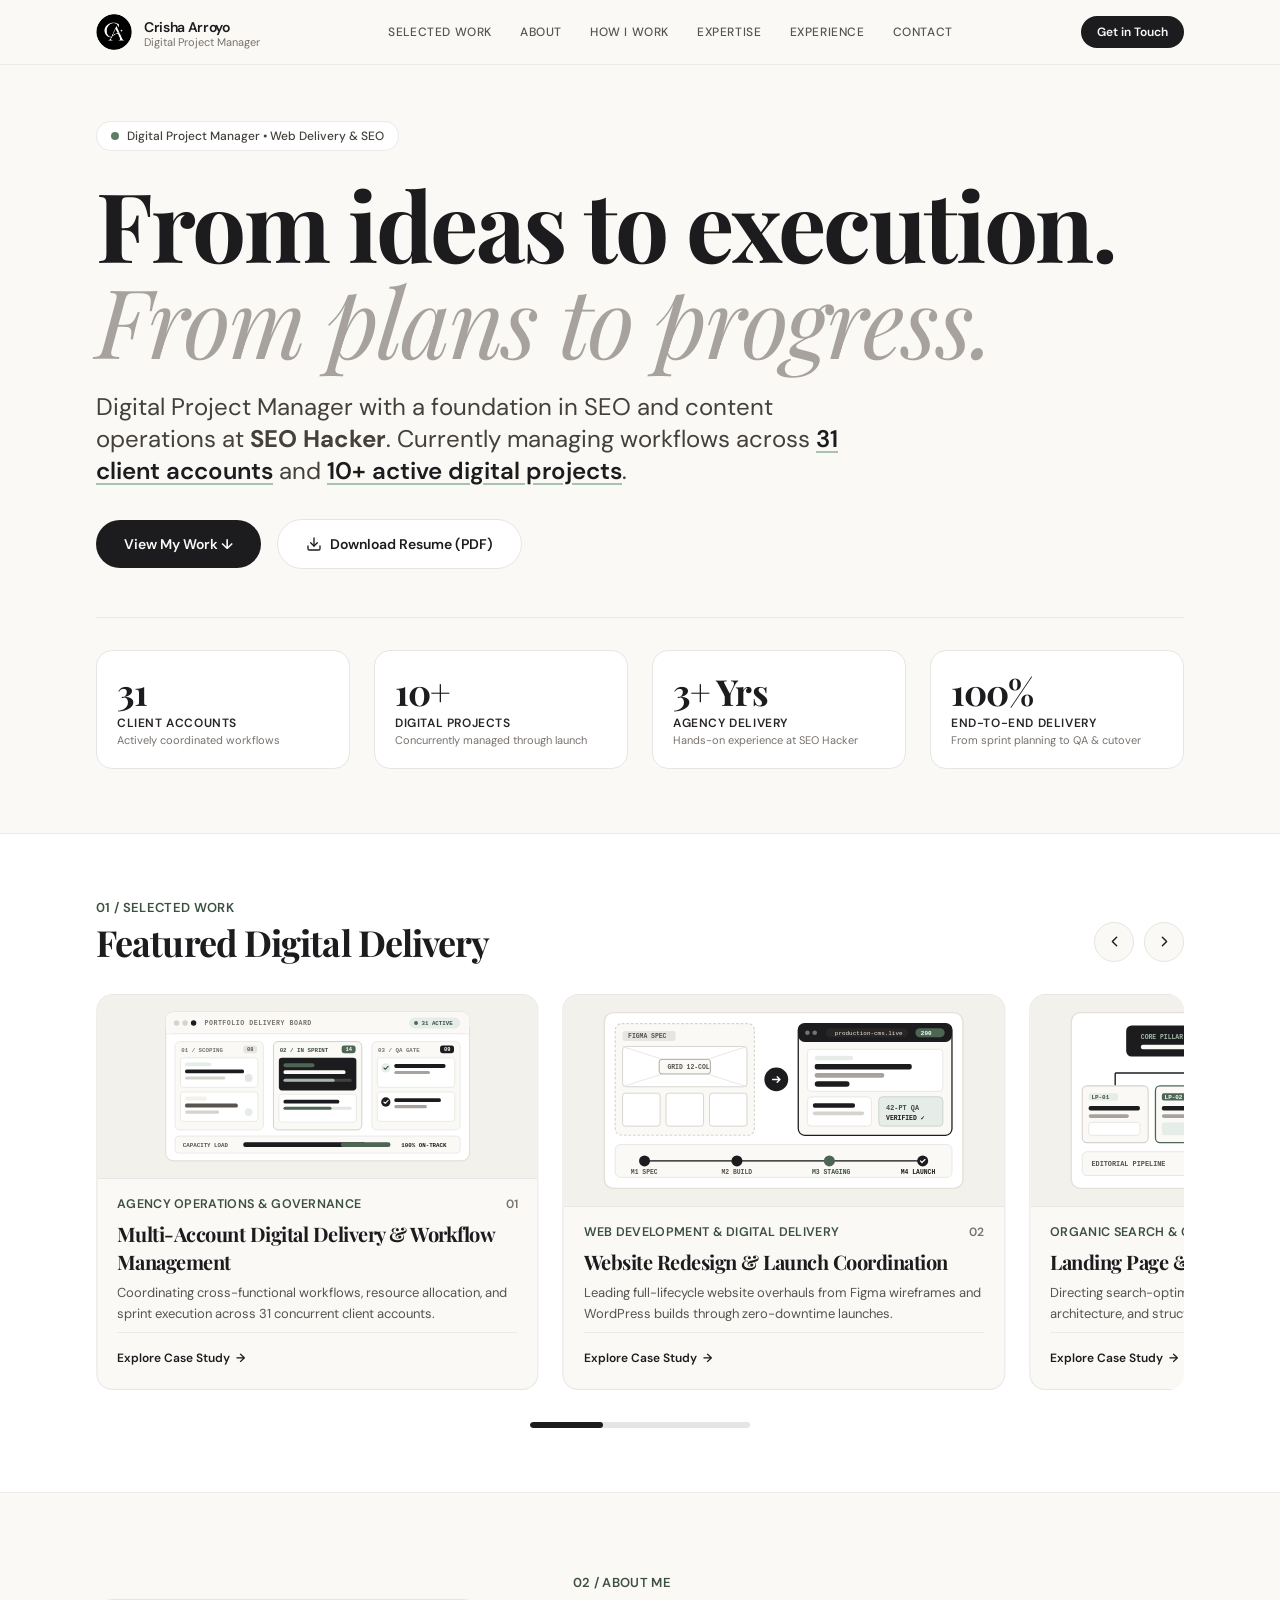
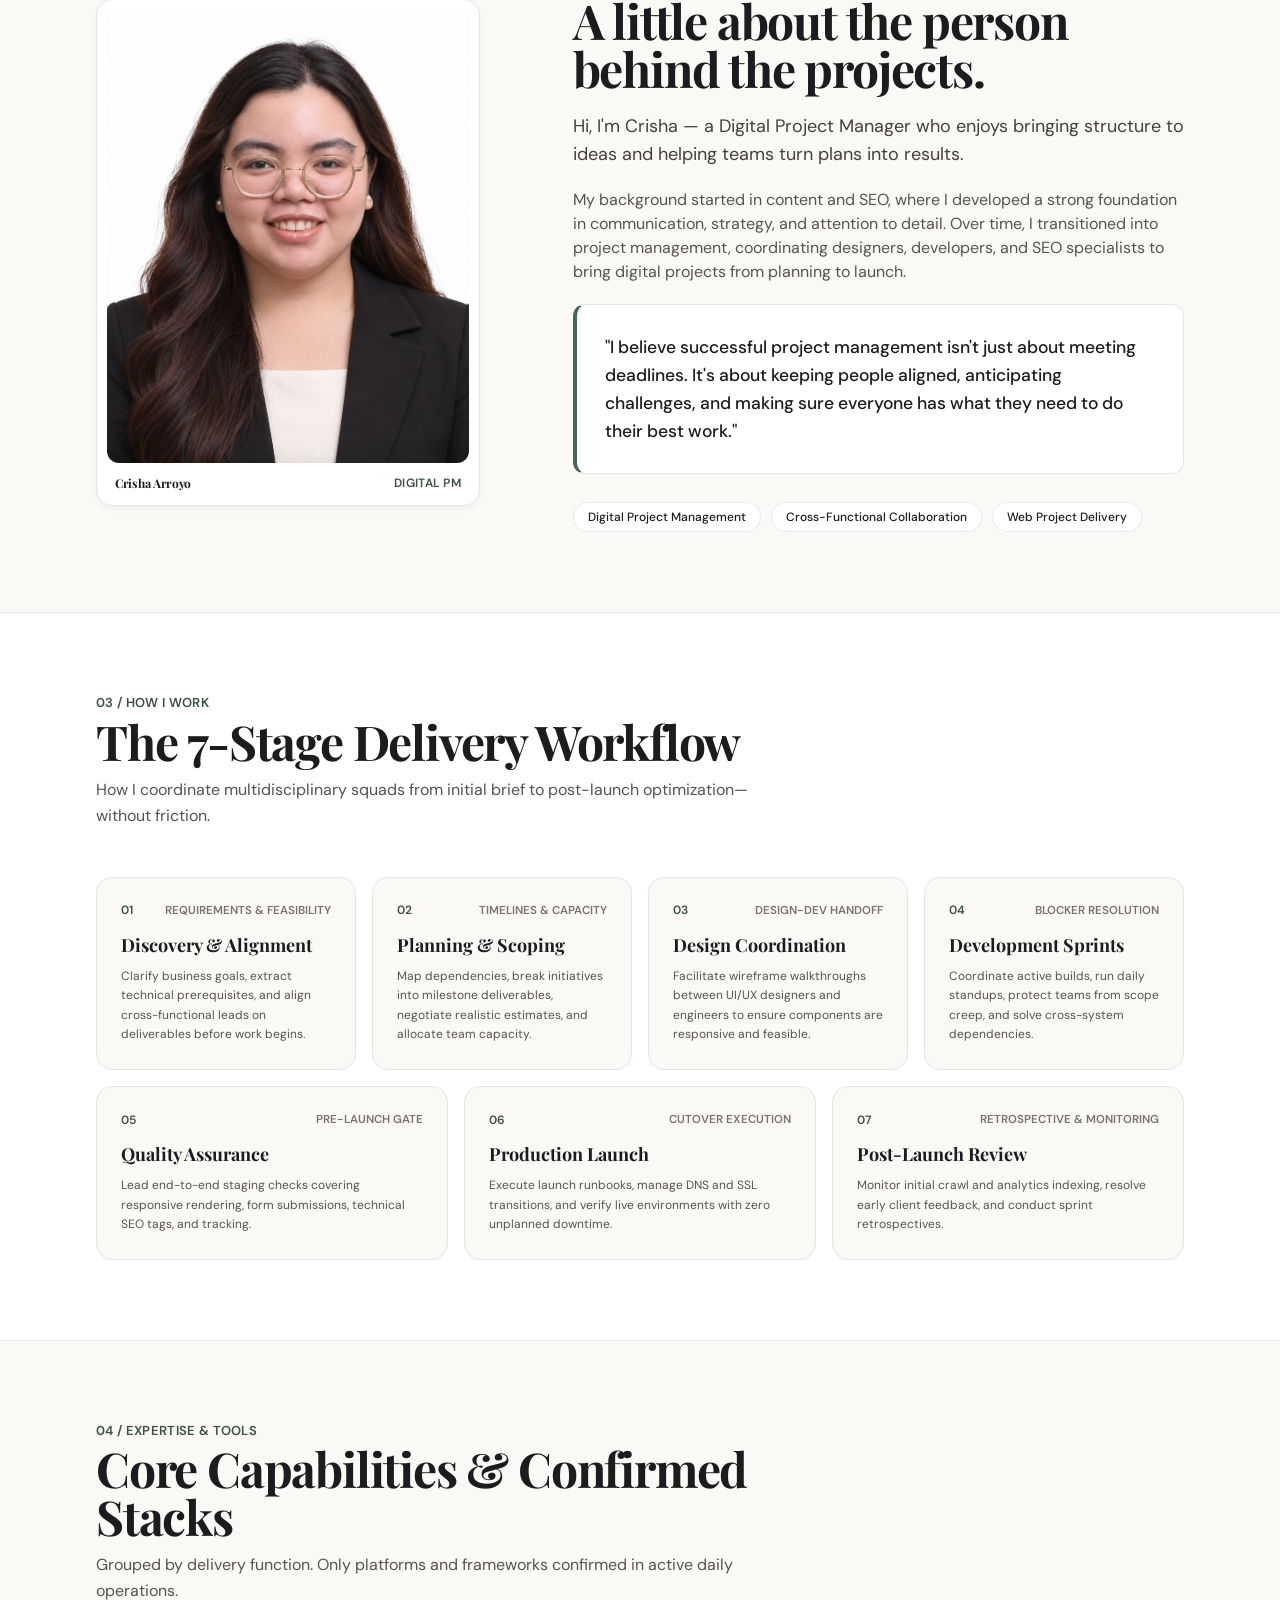
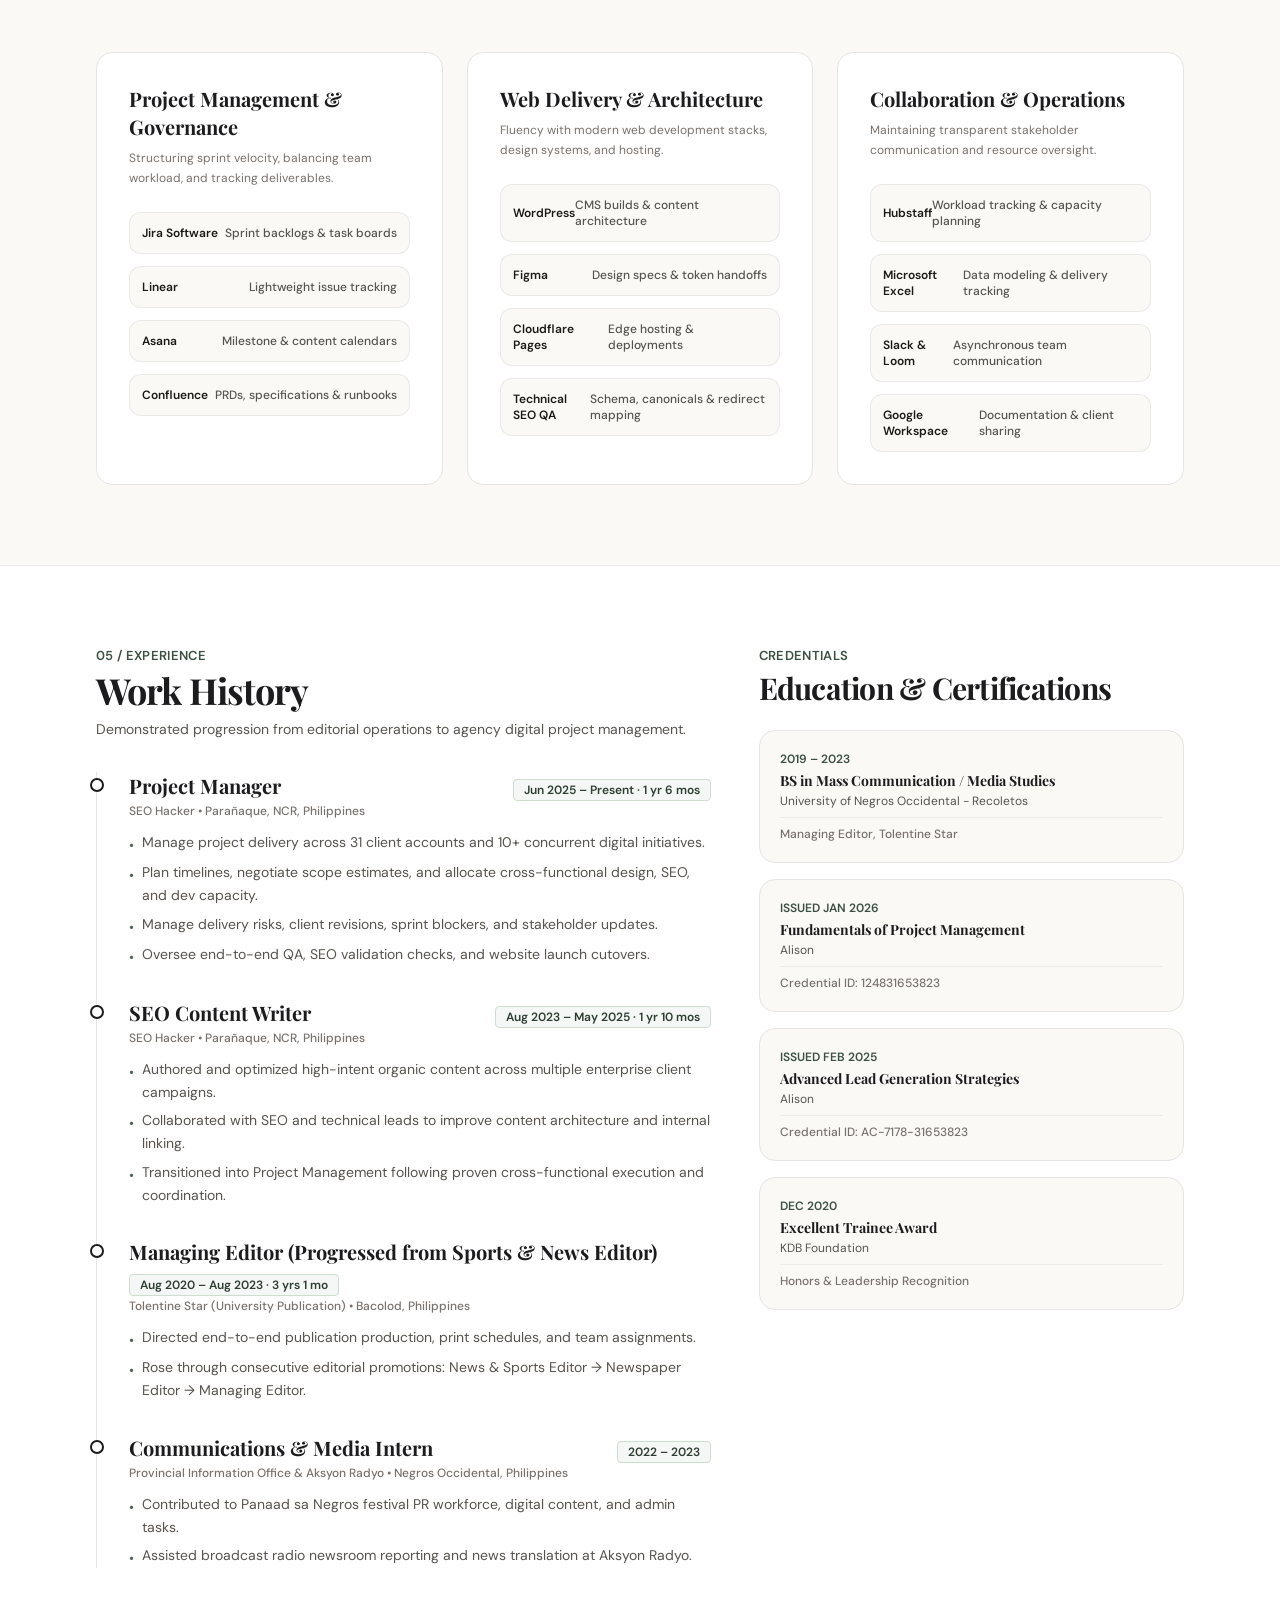
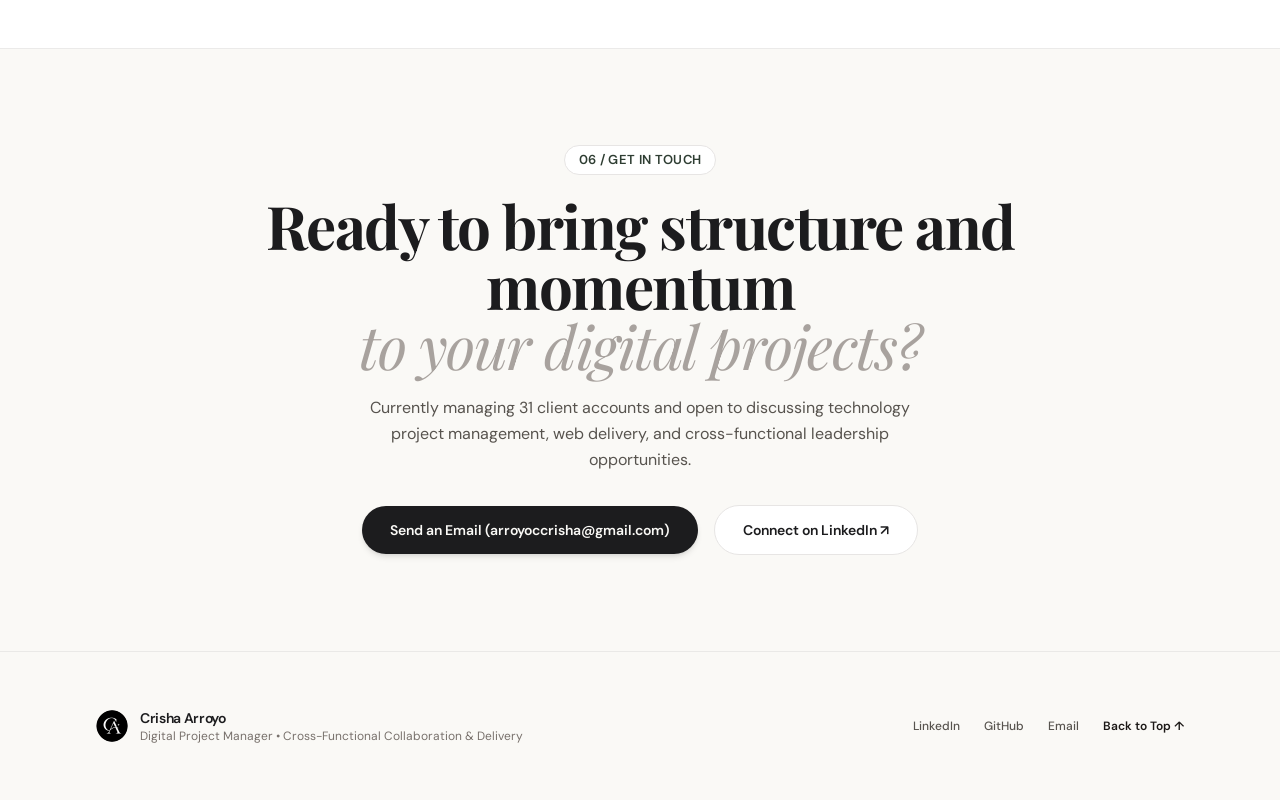
==== commit 94a48ed8: "Improve typography readability in quotes, callouts, and section labels" ====
--- a/portfolio/index.html
+++ b/portfolio/index.html
@@ -1,4 +1,4 @@
-<!DOCTYPE html><html lang="en" class="scroll-smooth bg-[#FAF9F6] text-[#1C1C1E]"> <head><meta charset="UTF-8"><meta name="viewport" content="width=device-width, initial-scale=1.0"><link rel="icon" type="image/png" href="/logo.png"><title>Crisha Arroyo | Project Manager Portfolio</title><meta name="description" content="Explore Crisha Arroyo's portfolio featuring project management, digital operations, and cross-functional project delivery."><link rel="canonical" href="https://arroyocrisha.github.io/portfolio/"><!-- Open Graph / Social Preview Meta --><meta property="og:type" content="website"><meta property="og:url" content="https://arroyocrisha.github.io/portfolio/"><meta property="og:title" content="Crisha Arroyo | Project Manager Portfolio"><meta property="og:description" content="Project management, digital operations, and cross-functional project delivery."><meta name="image" property="og:image" content="https://arroyocrisha.github.io/og-preview.png"><meta property="og:image:secure_url" content="https://arroyocrisha.github.io/og-preview.png"><meta property="og:image:type" content="image/png"><meta property="og:image:width" content="1200"><meta property="og:image:height" content="630"><meta property="og:image:alt" content="Crisha Arroyo | Project Manager Portfolio"><meta property="og:site_name" content="Crisha Arroyo Portfolio"><meta name="author" content="Crisha Arroyo"><meta property="article:published_time" content="2026-11-19T00:00:00Z"><!-- Twitter / X Card Meta --><meta name="twitter:card" content="summary_large_image"><meta name="twitter:title" content="Crisha Arroyo | Project Manager Portfolio"><meta name="twitter:description" content="Project management, digital operations, and cross-functional project delivery."><meta name="twitter:image" content="https://arroyocrisha.github.io/og-preview.png"><!-- Google Fonts: Playfair Display + DM Sans --><link rel="preconnect" href="https://fonts.googleapis.com"><link rel="preconnect" href="https://fonts.gstatic.com" crossorigin><link href="https://fonts.googleapis.com/css2?family=DM+Sans:ital,opsz,wght@0,9..40,100..1000;1,9..40,100..1000&family=Playfair+Display:ital,wght@0,400..900;1,400..900&display=swap" rel="stylesheet"><!-- Schema.org JSON-LD --><script type="application/ld+json">{"@context":"https://schema.org","@type":"Person","name":"Crisha Arroyo","jobTitle":"Digital Project Manager","url":"https://arroyocrisha.github.io/portfolio/","image":"https://arroyocrisha.github.io/og-preview.png","description":"Explore Crisha Arroyo's portfolio featuring project management, digital operations, and cross-functional project delivery.","knowsAbout":["Project Management","Digital Delivery","Web Development","Cross-Functional Collaboration","Technical Coordination","Agile & Scrum Methodology","Stakeholder Management"]}</script><link rel="stylesheet" href="/_astro/index.DPS4ozPf.css"></head> <body class="min-h-screen flex flex-col font-sans bg-[#FAF9F6] text-[#1C1C1E] antialiased selection:bg-stone-900 selection:text-[#FAF9F6]"> <!-- Minimalist Navigation Bar --> <header class="sticky top-0 z-50 bg-[#FAF9F6]/90 backdrop-blur-md border-b border-stone-200/80 transition-all duration-300"> <div class="max-w-6xl mx-auto px-6 sm:px-8 h-16 flex items-center justify-between"> <a href="https://arroyo-crisha-portfolio.pages.dev/" class="group flex items-center gap-3"> <img src="/logo.png" alt="Crisha Arroyo" class="h-9 w-9 object-contain rounded-full group-hover:scale-105 transition-transform duration-200"> <div class="flex flex-col"> <span class="text-sm font-semibold tracking-tight text-[#1C1C1E] group-hover:text-stone-600 transition-colors">
+<!DOCTYPE html><html lang="en" class="scroll-smooth bg-[#FAF9F6] text-[#1C1C1E]"> <head><meta charset="UTF-8"><meta name="viewport" content="width=device-width, initial-scale=1.0"><link rel="icon" type="image/png" href="/logo.png"><title>Crisha Arroyo | Project Manager Portfolio</title><meta name="description" content="Explore Crisha Arroyo's portfolio featuring project management, digital operations, and cross-functional project delivery."><link rel="canonical" href="https://arroyocrisha.github.io/portfolio/"><!-- Open Graph / Social Preview Meta --><meta property="og:type" content="website"><meta property="og:url" content="https://arroyocrisha.github.io/portfolio/"><meta property="og:title" content="Crisha Arroyo | Project Manager Portfolio"><meta property="og:description" content="Project management, digital operations, and cross-functional project delivery."><meta name="image" property="og:image" content="https://arroyocrisha.github.io/og-preview.png"><meta property="og:image:secure_url" content="https://arroyocrisha.github.io/og-preview.png"><meta property="og:image:type" content="image/png"><meta property="og:image:width" content="1200"><meta property="og:image:height" content="630"><meta property="og:image:alt" content="Crisha Arroyo | Project Manager Portfolio"><meta property="og:site_name" content="Crisha Arroyo Portfolio"><meta name="author" content="Crisha Arroyo"><meta property="article:published_time" content="2026-11-19T00:00:00Z"><!-- Twitter / X Card Meta --><meta name="twitter:card" content="summary_large_image"><meta name="twitter:title" content="Crisha Arroyo | Project Manager Portfolio"><meta name="twitter:description" content="Project management, digital operations, and cross-functional project delivery."><meta name="twitter:image" content="https://arroyocrisha.github.io/og-preview.png"><!-- Google Fonts: Playfair Display + DM Sans --><link rel="preconnect" href="https://fonts.googleapis.com"><link rel="preconnect" href="https://fonts.gstatic.com" crossorigin><link href="https://fonts.googleapis.com/css2?family=DM+Sans:ital,opsz,wght@0,9..40,100..1000;1,9..40,100..1000&family=Playfair+Display:ital,wght@0,400..900;1,400..900&display=swap" rel="stylesheet"><!-- Schema.org JSON-LD --><script type="application/ld+json">{"@context":"https://schema.org","@type":"Person","name":"Crisha Arroyo","jobTitle":"Digital Project Manager","url":"https://arroyocrisha.github.io/portfolio/","image":"https://arroyocrisha.github.io/og-preview.png","description":"Explore Crisha Arroyo's portfolio featuring project management, digital operations, and cross-functional project delivery.","knowsAbout":["Project Management","Digital Delivery","Web Development","Cross-Functional Collaboration","Technical Coordination","Agile & Scrum Methodology","Stakeholder Management"]}</script><link rel="stylesheet" href="/_astro/index.BNgCrXSQ.css"></head> <body class="min-h-screen flex flex-col font-sans bg-[#FAF9F6] text-[#1C1C1E] antialiased selection:bg-stone-900 selection:text-[#FAF9F6]"> <!-- Minimalist Navigation Bar --> <header class="sticky top-0 z-50 bg-[#FAF9F6]/90 backdrop-blur-md border-b border-stone-200/80 transition-all duration-300"> <div class="max-w-6xl mx-auto px-6 sm:px-8 h-16 flex items-center justify-between"> <a href="https://arroyo-crisha-portfolio.pages.dev/" class="group flex items-center gap-3"> <img src="/logo.png" alt="Crisha Arroyo" class="h-9 w-9 object-contain rounded-full group-hover:scale-105 transition-transform duration-200"> <div class="flex flex-col"> <span class="text-sm font-semibold tracking-tight text-[#1C1C1E] group-hover:text-stone-600 transition-colors">
 Crisha Arroyo
 </span> <span class="text-[11px] text-stone-500 font-normal leading-none">
 Digital Project Manager
@@ -11,18 +11,18 @@
 Digital Project Manager with a foundation in SEO and content operations at <strong>SEO Hacker</strong>. Currently managing workflows across <span class="text-[#1C1C1E] font-semibold underline decoration-sage-300 underline-offset-4">31 client accounts</span> and <span class="text-[#1C1C1E] font-semibold underline decoration-sage-300 underline-offset-4">10+ active digital projects</span>.
 </p> <!-- Two Required CTAs --> <div class="mt-8 flex flex-wrap items-center gap-4"> <a href="#work" class="inline-flex items-center gap-2 px-7 py-3.5 rounded-full bg-[#1C1C1E] text-[#FAF9F6] font-semibold text-sm hover:bg-stone-800 hover:-translate-y-0.5 active:translate-y-0 transition-all duration-200 shadow-xs">
 View My Work ↓
-</a> <a href="/Crisha_Arroyo_Resume.pdf" download="Crisha_Arroyo_Resume.pdf" class="inline-flex items-center gap-2 px-7 py-3.5 rounded-full bg-white text-[#1C1C1E] border border-stone-200 font-semibold text-sm hover:bg-stone-50 hover:border-stone-300 hover:-translate-y-0.5 active:translate-y-0 transition-all duration-200 shadow-xs"> <svg xmlns="http://www.w3.org/2000/svg" width="16" height="16" viewBox="0 0 24 24" fill="none" stroke="currentColor" stroke-width="2" stroke-linecap="round" stroke-linejoin="round" aria-hidden="true" class="w-4 h-4 shrink-0"> <path d="M21 15v4a2 2 0 0 1-2 2H5a2 2 0 0 1-2-2v-4"></path> <polyline points="7 10 12 15 17 10"></polyline> <line x1="12" y1="15" x2="12" y2="3"></line> </svg> <span>Download Resume (PDF)</span> </a> </div> <!-- Quick Metrics Strip --> <div id="hero-metrics-strip" class="mt-12 pt-8 border-t border-stone-200/80 grid grid-cols-2 md:grid-cols-4 gap-4 sm:gap-6"> <div class="p-5 rounded-2xl bg-white border border-stone-200 shadow-2xs hover:border-stone-300 hover:shadow-xs transition-all duration-200"> <div class="font-serif text-3xl sm:text-4xl font-bold text-[#1C1C1E] tracking-tight tabular-nums" aria-label="31 Client Accounts"> <span class="sr-only">31</span> <span aria-hidden="true" class="inline-grid tabular-nums"> <span class="invisible col-start-1 row-start-1 select-none pointer-events-none">31</span> <span class="col-start-1 row-start-1" data-countup-card data-target="31" data-stagger="0"><span data-countup-num>31</span></span> </span> </div> <div class="text-xs font-semibold text-stone-800 mt-1 uppercase tracking-wider">Client Accounts</div> <div class="text-[11px] text-stone-500 mt-0.5 leading-snug">Actively coordinated workflows</div> </div><div class="p-5 rounded-2xl bg-white border border-stone-200 shadow-2xs hover:border-stone-300 hover:shadow-xs transition-all duration-200"> <div class="font-serif text-3xl sm:text-4xl font-bold text-[#1C1C1E] tracking-tight tabular-nums" aria-label="10+ Digital Projects"> <span class="sr-only">10+</span> <span aria-hidden="true" class="inline-grid tabular-nums"> <span class="invisible col-start-1 row-start-1 select-none pointer-events-none">10+</span> <span class="col-start-1 row-start-1" data-countup-card data-target="10" data-stagger="120"><span data-countup-num>10</span>+</span> </span> </div> <div class="text-xs font-semibold text-stone-800 mt-1 uppercase tracking-wider">Digital Projects</div> <div class="text-[11px] text-stone-500 mt-0.5 leading-snug">Concurrently managed through launch</div> </div><div class="p-5 rounded-2xl bg-white border border-stone-200 shadow-2xs hover:border-stone-300 hover:shadow-xs transition-all duration-200"> <div class="font-serif text-3xl sm:text-4xl font-bold text-[#1C1C1E] tracking-tight tabular-nums" aria-label="3+ Yrs Agency Delivery"> <span class="sr-only">3+ Yrs</span> <span aria-hidden="true" class="inline-grid tabular-nums"> <span class="invisible col-start-1 row-start-1 select-none pointer-events-none">3+ Yrs</span> <span class="col-start-1 row-start-1" data-countup-card data-target="3" data-stagger="240"><span data-countup-num>3</span>+ Yrs</span> </span> </div> <div class="text-xs font-semibold text-stone-800 mt-1 uppercase tracking-wider">Agency Delivery</div> <div class="text-[11px] text-stone-500 mt-0.5 leading-snug">Hands-on experience at SEO Hacker</div> </div><div class="p-5 rounded-2xl bg-white border border-stone-200 shadow-2xs hover:border-stone-300 hover:shadow-xs transition-all duration-200"> <div class="font-serif text-3xl sm:text-4xl font-bold text-[#1C1C1E] tracking-tight tabular-nums" aria-label="100% End-to-End Delivery"> <span class="sr-only">100%</span> <span aria-hidden="true" class="inline-grid tabular-nums"> <span class="invisible col-start-1 row-start-1 select-none pointer-events-none">100%</span> <span class="col-start-1 row-start-1" data-countup-card data-target="100" data-stagger="360"><span data-countup-num>100</span>%</span> </span> </div> <div class="text-xs font-semibold text-stone-800 mt-1 uppercase tracking-wider">End-to-End Delivery</div> <div class="text-[11px] text-stone-500 mt-0.5 leading-snug">From sprint planning to QA &amp; cutover</div> </div> </div> </div> </section>  <section id="work" class="py-12 sm:py-16 border-b border-stone-200/80 bg-white overflow-x-hidden"> <div class="max-w-6xl mx-auto px-6 sm:px-8"> <!-- Compact Section Header + Desktop Infinite Carousel Arrow Controls --> <div class="flex flex-col lg:flex-row lg:items-end justify-between gap-4 mb-8"> <div> <p class="text-xs font-mono uppercase tracking-widest text-sage-600 font-semibold">01 / SELECTED WORK</p> <h2 class="font-serif text-3xl sm:text-4xl font-bold text-[#1C1C1E] tracking-tight mt-1">
+</a> <a href="/Crisha_Arroyo_Resume.pdf" download="Crisha_Arroyo_Resume.pdf" class="inline-flex items-center gap-2 px-7 py-3.5 rounded-full bg-white text-[#1C1C1E] border border-stone-200 font-semibold text-sm hover:bg-stone-50 hover:border-stone-300 hover:-translate-y-0.5 active:translate-y-0 transition-all duration-200 shadow-xs"> <svg xmlns="http://www.w3.org/2000/svg" width="16" height="16" viewBox="0 0 24 24" fill="none" stroke="currentColor" stroke-width="2" stroke-linecap="round" stroke-linejoin="round" aria-hidden="true" class="w-4 h-4 shrink-0"> <path d="M21 15v4a2 2 0 0 1-2 2H5a2 2 0 0 1-2-2v-4"></path> <polyline points="7 10 12 15 17 10"></polyline> <line x1="12" y1="15" x2="12" y2="3"></line> </svg> <span>Download Resume (PDF)</span> </a> </div> <!-- Quick Metrics Strip --> <div id="hero-metrics-strip" class="mt-12 pt-8 border-t border-stone-200/80 grid grid-cols-2 md:grid-cols-4 gap-4 sm:gap-6"> <div class="p-5 rounded-2xl bg-white border border-stone-200 shadow-2xs hover:border-stone-300 hover:shadow-xs transition-all duration-200"> <div class="font-serif text-3xl sm:text-4xl font-bold text-[#1C1C1E] tracking-tight tabular-nums" aria-label="31 Client Accounts"> <span class="sr-only">31</span> <span aria-hidden="true" class="inline-grid tabular-nums"> <span class="invisible col-start-1 row-start-1 select-none pointer-events-none">31</span> <span class="col-start-1 row-start-1" data-countup-card data-target="31" data-stagger="0"><span data-countup-num>31</span></span> </span> </div> <div class="text-xs font-semibold text-stone-800 mt-1 uppercase tracking-wider">Client Accounts</div> <div class="text-[11px] text-stone-500 mt-0.5 leading-snug">Actively coordinated workflows</div> </div><div class="p-5 rounded-2xl bg-white border border-stone-200 shadow-2xs hover:border-stone-300 hover:shadow-xs transition-all duration-200"> <div class="font-serif text-3xl sm:text-4xl font-bold text-[#1C1C1E] tracking-tight tabular-nums" aria-label="10+ Digital Projects"> <span class="sr-only">10+</span> <span aria-hidden="true" class="inline-grid tabular-nums"> <span class="invisible col-start-1 row-start-1 select-none pointer-events-none">10+</span> <span class="col-start-1 row-start-1" data-countup-card data-target="10" data-stagger="120"><span data-countup-num>10</span>+</span> </span> </div> <div class="text-xs font-semibold text-stone-800 mt-1 uppercase tracking-wider">Digital Projects</div> <div class="text-[11px] text-stone-500 mt-0.5 leading-snug">Concurrently managed through launch</div> </div><div class="p-5 rounded-2xl bg-white border border-stone-200 shadow-2xs hover:border-stone-300 hover:shadow-xs transition-all duration-200"> <div class="font-serif text-3xl sm:text-4xl font-bold text-[#1C1C1E] tracking-tight tabular-nums" aria-label="3+ Yrs Agency Delivery"> <span class="sr-only">3+ Yrs</span> <span aria-hidden="true" class="inline-grid tabular-nums"> <span class="invisible col-start-1 row-start-1 select-none pointer-events-none">3+ Yrs</span> <span class="col-start-1 row-start-1" data-countup-card data-target="3" data-stagger="240"><span data-countup-num>3</span>+ Yrs</span> </span> </div> <div class="text-xs font-semibold text-stone-800 mt-1 uppercase tracking-wider">Agency Delivery</div> <div class="text-[11px] text-stone-500 mt-0.5 leading-snug">Hands-on experience at SEO Hacker</div> </div><div class="p-5 rounded-2xl bg-white border border-stone-200 shadow-2xs hover:border-stone-300 hover:shadow-xs transition-all duration-200"> <div class="font-serif text-3xl sm:text-4xl font-bold text-[#1C1C1E] tracking-tight tabular-nums" aria-label="100% End-to-End Delivery"> <span class="sr-only">100%</span> <span aria-hidden="true" class="inline-grid tabular-nums"> <span class="invisible col-start-1 row-start-1 select-none pointer-events-none">100%</span> <span class="col-start-1 row-start-1" data-countup-card data-target="100" data-stagger="360"><span data-countup-num>100</span>%</span> </span> </div> <div class="text-xs font-semibold text-stone-800 mt-1 uppercase tracking-wider">End-to-End Delivery</div> <div class="text-[11px] text-stone-500 mt-0.5 leading-snug">From sprint planning to QA &amp; cutover</div> </div> </div> </div> </section>  <section id="work" class="py-12 sm:py-16 border-b border-stone-200/80 bg-white overflow-x-hidden"> <div class="max-w-6xl mx-auto px-6 sm:px-8"> <!-- Compact Section Header + Desktop Infinite Carousel Arrow Controls --> <div class="flex flex-col lg:flex-row lg:items-end justify-between gap-4 mb-8"> <div> <p class="font-sans text-[12.5px] sm:text-[13px] uppercase tracking-wide text-sage-700 font-semibold">01 / SELECTED WORK</p> <h2 class="font-serif text-3xl sm:text-4xl font-bold text-[#1C1C1E] tracking-tight mt-1">
 Featured Digital Delivery
 </h2> </div> <!-- Elegant Previous / Next Controls (Desktop 1024px+ Only, Infinite Loop) --> <div class="hidden lg:flex items-center gap-2.5 shrink-0" aria-label="Selected Work Carousel Controls"> <button type="button" id="work-carousel-prev" aria-label="Previous project" class="w-10 h-10 rounded-full bg-[#FAF9F6] border border-stone-200 text-[#1C1C1E] flex items-center justify-center hover:bg-[#1C1C1E] hover:text-[#FAF9F6] hover:border-[#1C1C1E] active:scale-95 transition-all duration-200 focus-visible:outline-2 focus-visible:outline-offset-2 focus-visible:outline-[#1C1C1E] shadow-2xs cursor-pointer"> <svg xmlns="http://www.w3.org/2000/svg" width="17" height="17" viewBox="0 0 24 24" fill="none" stroke="currentColor" stroke-width="2" stroke-linecap="round" stroke-linejoin="round" aria-hidden="true"> <path d="m15 18-6-6 6-6"></path> </svg> </button> <button type="button" id="work-carousel-next" aria-label="Next project" class="w-10 h-10 rounded-full bg-[#FAF9F6] border border-stone-200 text-[#1C1C1E] flex items-center justify-center hover:bg-[#1C1C1E] hover:text-[#FAF9F6] hover:border-[#1C1C1E] active:scale-95 transition-all duration-200 focus-visible:outline-2 focus-visible:outline-offset-2 focus-visible:outline-[#1C1C1E] shadow-2xs cursor-pointer"> <svg xmlns="http://www.w3.org/2000/svg" width="17" height="17" viewBox="0 0 24 24" fill="none" stroke="currentColor" stroke-width="2" stroke-linecap="round" stroke-linejoin="round" aria-hidden="true"> <path d="m9 18 6-6-6-6"></path> </svg> </button> </div> </div> <!-- Carousel Viewport:
            - Desktop (1024px+): Overflow-hidden viewport containing infinite horizontal track (~2.35 cards visible)
            - Tablet (640px–1023px): 2-column responsive CSS Grid
-           - Mobile (<640px): 1-column vertical stack --> <div id="work-carousel-viewport" role="region" aria-label="Selected Work Projects Carousel" tabindex="0" class="lg:overflow-hidden rounded-2xl focus-visible:outline-2 focus-visible:outline-offset-4 focus-visible:outline-stone-400"> <div id="work-carousel-track" class="grid grid-cols-1 sm:grid-cols-2 gap-6 lg:flex lg:gap-6 items-stretch lg:cursor-grab lg:active:cursor-grabbing lg:select-none will-change-transform"> <article data-work-card data-card-index="0" data-project-title="Multi-Account Digital Delivery &#38; Workflow Management" class="h-full lg:h-[396px] flex flex-col justify-between rounded-2xl bg-[#FAF9F6] border border-stone-200/90 shadow-2xs hover:shadow-lg hover:border-stone-300 transition-shadow duration-300 group overflow-hidden lg:shrink-0"> <!-- Graphic Compartment (~58% of card area: 230px tall on desktop) --> <a href="/work/multi-account-delivery" tabindex="-1" aria-hidden="true" class="block relative h-[215px] lg:h-[230px] w-full bg-[#F3F1EC] border-b border-stone-200/80 overflow-hidden p-3.5 flex items-center justify-center"> <div class="w-full h-full group-hover:scale-[1.03] group-hover:-translate-y-0.5 transition-transform duration-500 ease-out flex items-center justify-center"> <svg viewBox="0 0 400 200" class="w-full h-full" fill="none" xmlns="http://www.w3.org/2000/svg" role="img" aria-label="Multi-account workflow board illustration"> <!-- Outer App Window Frame --> <rect x="4" y="4" width="392" height="192" rx="10" fill="#FFFFFF" stroke="#E2E0D8" stroke-width="1.5"></rect> <!-- Window Top Bar --> <rect x="4" y="4" width="392" height="28" rx="10" fill="#FAF9F6"></rect> <line x1="4" y1="32" x2="396" y2="32" stroke="#E7E5E4" stroke-width="1"></line> <circle cx="18" cy="18" r="3.5" fill="#D6D3CD"></circle> <circle cx="29" cy="18" r="3.5" fill="#D6D3CD"></circle> <circle cx="40" cy="18" r="3.5" fill="#1C1C1E"></circle> <text x="54" y="21" fill="#78716C" font-family="monospace" font-size="8.5" font-weight="600" letter-spacing="0.08em">PORTFOLIO DELIVERY BOARD</text> <rect x="318" y="11" width="66" height="14" rx="7" fill="#E6EDE8"></rect> <circle cx="327" cy="18" r="2.5" fill="#4D6654"></circle> <text x="334" y="21" fill="#3B4F41" font-family="monospace" font-size="7.5" font-weight="700">31 ACTIVE</text> <!-- Column 1: Triage & Scoping --> <rect x="16" y="42" width="114" height="114" rx="6" fill="#FAF9F6" stroke="#E7E5E4" stroke-width="1"></rect> <text x="24" y="55" fill="#78716C" font-family="monospace" font-size="7.5" font-weight="700">01 / SCOPING</text> <rect x="104" y="47" width="18" height="10" rx="3" fill="#E7E5E4"></rect> <text x="109" y="54.5" fill="#57534E" font-family="monospace" font-size="7" font-weight="700">08</text> <rect x="23" y="63" width="100" height="38" rx="4" fill="#FFFFFF" stroke="#E5E4DF" stroke-width="1"></rect> <rect x="29" y="69" width="34" height="5" rx="2.5" fill="#E6EDE8"></rect> <rect x="29" y="78" width="76" height="5" rx="2" fill="#1C1C1E"></rect> <rect x="29" y="87" width="52" height="4" rx="2" fill="#D6D3CD"></rect> <circle cx="111" cy="89" r="5" fill="#E7E5E4"></circle> <rect x="23" y="107" width="100" height="38" rx="4" fill="#FFFFFF" stroke="#E5E4DF" stroke-width="1"></rect> <rect x="29" y="113" width="28" height="5" rx="2.5" fill="#F3F1EC"></rect> <rect x="29" y="122" width="68" height="5" rx="2" fill="#57534E"></rect> <rect x="29" y="131" width="44" height="4" rx="2" fill="#D6D3CD"></rect> <circle cx="111" cy="133" r="5" fill="#E6EDE8"></circle> <!-- Column 2: Active Sprints (Highlighted Charcoal/Sage) --> <rect x="143" y="42" width="114" height="114" rx="6" fill="#FAF9F6" stroke="#C7D3CA" stroke-width="1.2"></rect> <text x="151" y="55" fill="#3B4F41" font-family="monospace" font-size="7.5" font-weight="700">02 / IN SPRINT</text> <rect x="231" y="47" width="18" height="10" rx="3" fill="#4D6654"></rect> <text x="236" y="54.5" fill="#FFFFFF" font-family="monospace" font-size="7" font-weight="700">14</text> <rect x="150" y="63" width="100" height="42" rx="4" fill="#1C1C1E"></rect> <rect x="156" y="70" width="40" height="5" rx="2.5" fill="#4D6654"></rect> <rect x="156" y="79" width="80" height="5" rx="2" fill="#FAF9F6"></rect> <rect x="156" y="90" width="88" height="4" rx="2" fill="#44403C"></rect> <rect x="156" y="90" width="66" height="4" rx="2" fill="#A3B8A8"></rect> <rect x="150" y="110" width="100" height="36" rx="4" fill="#FFFFFF" stroke="#E5E4DF" stroke-width="1"></rect> <rect x="156" y="117" width="72" height="5" rx="2" fill="#1C1C1E"></rect> <rect x="156" y="126" width="88" height="4" rx="2" fill="#E7E5E4"></rect> <rect x="156" y="126" width="62" height="4" rx="2" fill="#4D6654"></rect> <!-- Column 3: QA & Delivery Gate --> <rect x="270" y="42" width="114" height="114" rx="6" fill="#FAF9F6" stroke="#E7E5E4" stroke-width="1"></rect> <text x="278" y="55" fill="#78716C" font-family="monospace" font-size="7.5" font-weight="700">03 / QA GATE</text> <rect x="358" y="47" width="18" height="10" rx="3" fill="#1C1C1E"></rect> <text x="363" y="54.5" fill="#FFFFFF" font-family="monospace" font-size="7" font-weight="700">09</text> <rect x="277" y="63" width="100" height="38" rx="4" fill="#FFFFFF" stroke="#E5E4DF" stroke-width="1"></rect> <circle cx="288" cy="76" r="6" fill="#E6EDE8"></circle> <path d="M285.5 76L287.3 77.8L291 74" stroke="#3B4F41" stroke-width="1.4" stroke-linecap="round" stroke-linejoin="round"></path> <rect x="299" y="71" width="66" height="5" rx="2" fill="#1C1C1E"></rect> <rect x="299" y="80" width="46" height="4" rx="2" fill="#A8A29E"></rect> <rect x="277" y="107" width="100" height="38" rx="4" fill="#FFFFFF" stroke="#E5E4DF" stroke-width="1"></rect> <circle cx="288" cy="120" r="6" fill="#1C1C1E"></circle> <path d="M285.5 120L287.3 121.8L291 118" stroke="#FAF9F6" stroke-width="1.4" stroke-linecap="round" stroke-linejoin="round"></path> <rect x="299" y="115" width="60" height="5" rx="2" fill="#1C1C1E"></rect> <rect x="299" y="124" width="42" height="4" rx="2" fill="#A8A29E"></rect> <!-- Bottom Resource Allocation Strip --> <rect x="16" y="164" width="368" height="22" rx="5" fill="#FAF9F6" stroke="#E7E5E4" stroke-width="1"></rect> <text x="26" y="178" fill="#57534E" font-family="monospace" font-size="7.5" font-weight="700">CAPACITY LOAD</text> <rect x="104" y="172" width="190" height="6" rx="3" fill="#E7E5E4"></rect> <rect x="104" y="172" width="158" height="6" rx="3" fill="#1C1C1E"></rect> <rect x="230" y="172" width="64" height="6" rx="3" fill="#4D6654"></rect> <text x="308" y="178" fill="#1C1C1E" font-family="monospace" font-size="7.5" font-weight="700">100% ON-TRACK</text> </svg>   </div> </a> <!-- Compact Text Compartment (~42% of card area) --> <div class="p-5 pt-4 flex flex-col justify-between flex-grow"> <div class="space-y-1.5"> <!-- a. Project Category --> <div class="flex items-center justify-between gap-2"> <span class="text-[11px] font-mono uppercase tracking-wider text-sage-700 font-semibold"> Agency Operations &amp; Governance </span> <span class="font-mono text-[11px] text-stone-400 font-medium"> 01 </span> </div> <!-- b. Project Title --> <h3 class="font-serif text-lg sm:text-xl font-bold text-[#1C1C1E] group-hover:text-sage-700 transition-colors tracking-tight leading-snug line-clamp-2"> <a href="/work/multi-account-delivery" class="focus-visible:outline-none"> Multi-Account Digital Delivery &amp; Workflow Management </a> </h3> <!-- c. One Short Descriptive Sentence (13 words) --> <p class="text-stone-600 text-xs sm:text-[13px] leading-relaxed line-clamp-2"> Coordinating cross-functional workflows, resource allocation, and sprint execution across 31 concurrent client accounts. </p> </div> <!-- d. Explore Case Study Link with Arrow Icon --> <div class="pt-3 mt-2 border-t border-stone-200/70"> <a href="/work/multi-account-delivery" class="inline-flex items-center gap-1.5 text-xs font-semibold text-[#1C1C1E] group-hover:text-sage-700 transition-colors"> <span>Explore Case Study</span> <span class="inline-block group-hover:translate-x-1 transition-transform duration-300" aria-hidden="true">→</span> </a> </div> </div> </article><article data-work-card data-card-index="1" data-project-title="Website Redesign &#38; Launch Coordination" class="h-full lg:h-[396px] flex flex-col justify-between rounded-2xl bg-[#FAF9F6] border border-stone-200/90 shadow-2xs hover:shadow-lg hover:border-stone-300 transition-shadow duration-300 group overflow-hidden lg:shrink-0"> <!-- Graphic Compartment (~58% of card area: 230px tall on desktop) --> <a href="/work/website-redesign-launch" tabindex="-1" aria-hidden="true" class="block relative h-[215px] lg:h-[230px] w-full bg-[#F3F1EC] border-b border-stone-200/80 overflow-hidden p-3.5 flex items-center justify-center"> <div class="w-full h-full group-hover:scale-[1.03] group-hover:-translate-y-0.5 transition-transform duration-500 ease-out flex items-center justify-center">  <svg viewBox="0 0 400 200" class="w-full h-full" fill="none" xmlns="http://www.w3.org/2000/svg" role="img" aria-label="Website redesign wireframe to production launch illustration"> <!-- Background Canvas Card --> <rect x="4" y="4" width="392" height="192" rx="10" fill="#FFFFFF" stroke="#E2E0D8" stroke-width="1.5"></rect> <!-- Left Panel: Figma Wireframe Spec Blueprint --> <rect x="16" y="16" width="152" height="122" rx="7" fill="#FAF9F6" stroke="#D6D3CD" stroke-width="1.2" stroke-dasharray="3 2"></rect> <rect x="24" y="24" width="58" height="11" rx="3" fill="#E7E5E4"></rect> <text x="30" y="32" fill="#57534E" font-family="monospace" font-size="7" font-weight="700">FIGMA SPEC</text> <!-- Wireframe Hero Box --> <rect x="24" y="41" width="136" height="44" rx="4" fill="#FFFFFF" stroke="#D6D3CD" stroke-width="1"></rect> <line x1="24" y1="41" x2="160" y2="85" stroke="#E7E5E4" stroke-width="1"></line> <line x1="160" y1="41" x2="24" y2="85" stroke="#E7E5E4" stroke-width="1"></line> <rect x="64" y="55" width="56" height="16" rx="3" fill="#FAF9F6" stroke="#A8A29E" stroke-width="1"></rect> <text x="73" y="65.5" fill="#57534E" font-family="monospace" font-size="7" font-weight="700">GRID 12-COL</text> <!-- Wireframe 3-Col Cards --> <rect x="24" y="92" width="41" height="36" rx="3" fill="#FFFFFF" stroke="#D6D3CD" stroke-width="1"></rect> <rect x="71.5" y="92" width="41" height="36" rx="3" fill="#FFFFFF" stroke="#D6D3CD" stroke-width="1"></rect> <rect x="119" y="92" width="41" height="36" rx="3" fill="#FFFFFF" stroke="#D6D3CD" stroke-width="1"></rect> <!-- Center Handoff Connector Bridge --> <circle cx="192" cy="77" r="13" fill="#1C1C1E"></circle> <path d="M188 77H196M196 77L193 74M196 77L193 80" stroke="#FAF9F6" stroke-width="1.5" stroke-linecap="round" stroke-linejoin="round"></path> <!-- Right Panel: Production WordPress Browser Build --> <rect x="216" y="16" width="168" height="122" rx="7" fill="#FAF9F6" stroke="#1C1C1E" stroke-width="1.4"></rect> <rect x="216" y="16" width="168" height="20" rx="7" fill="#1C1C1E"></rect> <circle cx="226" cy="26" r="2.5" fill="#78716C"></circle> <circle cx="234" cy="26" r="2.5" fill="#78716C"></circle> <rect x="246" y="21" width="90" height="10" rx="5" fill="#292524"></rect> <text x="256" y="28.5" fill="#E7E5E4" font-family="monospace" font-size="6.5">production-cms.live</text> <rect x="344" y="21" width="32" height="10" rx="5" fill="#4D6654"></rect> <text x="350" y="28.5" fill="#FFFFFF" font-family="monospace" font-size="6.5" font-weight="700">200</text> <!-- Live Production Content Inside Mockup --> <rect x="226" y="44" width="148" height="46" rx="4" fill="#FFFFFF" stroke="#E7E5E4" stroke-width="1"></rect> <rect x="234" y="51" width="42" height="5" rx="2.5" fill="#E6EDE8"></rect> <rect x="234" y="60" width="106" height="6" rx="2" fill="#1C1C1E"></rect> <rect x="234" y="70" width="76" height="5" rx="2" fill="#A8A29E"></rect> <rect x="234" y="79" width="38" height="6" rx="3" fill="#1C1C1E"></rect> <rect x="226" y="96" width="70" height="32" rx="4" fill="#FFFFFF" stroke="#E7E5E4" stroke-width="1"></rect> <rect x="232" y="103" width="46" height="5" rx="2" fill="#1C1C1E"></rect> <rect x="232" y="112" width="56" height="4" rx="2" fill="#D6D3CD"></rect> <rect x="304" y="96" width="70" height="32" rx="4" fill="#E6EDE8" stroke="#C7D3CA" stroke-width="1"></rect> <text x="312" y="110" fill="#3B4F41" font-family="monospace" font-size="7.5" font-weight="700">42-PT QA</text> <text x="312" y="121" fill="#1C1C1E" font-family="monospace" font-size="7" font-weight="700">VERIFIED ✓</text> <!-- Bottom 4-Stage Launch Milestone Track --> <rect x="16" y="148" width="368" height="36" rx="6" fill="#FAF9F6" stroke="#E7E5E4" stroke-width="1"></rect> <line x1="48" y1="166" x2="352" y2="166" stroke="#D6D3CD" stroke-width="1.5"></line> <line x1="48" y1="166" x2="352" y2="166" stroke="#1C1C1E" stroke-width="1.5"></line> <circle cx="48" cy="166" r="6" fill="#1C1C1E"></circle> <text x="33" y="180" fill="#57534E" font-family="monospace" font-size="7" font-weight="700">M1 SPEC</text> <circle cx="149" cy="166" r="6" fill="#1C1C1E"></circle> <text x="132" y="180" fill="#57534E" font-family="monospace" font-size="7" font-weight="700">M2 BUILD</text> <circle cx="250" cy="166" r="6" fill="#4D6654"></circle> <text x="231" y="180" fill="#3B4F41" font-family="monospace" font-size="7" font-weight="700">M3 STAGING</text> <circle cx="352" cy="166" r="6" fill="#1C1C1E"></circle> <path d="M349.5 166L351.2 167.8L354.5 164.5" stroke="#FFFFFF" stroke-width="1.3" stroke-linecap="round" stroke-linejoin="round"></path> <text x="328" y="180" fill="#1C1C1E" font-family="monospace" font-size="7" font-weight="700">M4 LAUNCH</text> </svg>  </div> </a> <!-- Compact Text Compartment (~42% of card area) --> <div class="p-5 pt-4 flex flex-col justify-between flex-grow"> <div class="space-y-1.5"> <!-- a. Project Category --> <div class="flex items-center justify-between gap-2"> <span class="text-[11px] font-mono uppercase tracking-wider text-sage-700 font-semibold"> Web Development &amp; Digital Delivery </span> <span class="font-mono text-[11px] text-stone-400 font-medium"> 02 </span> </div> <!-- b. Project Title --> <h3 class="font-serif text-lg sm:text-xl font-bold text-[#1C1C1E] group-hover:text-sage-700 transition-colors tracking-tight leading-snug line-clamp-2"> <a href="/work/website-redesign-launch" class="focus-visible:outline-none"> Website Redesign &amp; Launch Coordination </a> </h3> <!-- c. One Short Descriptive Sentence (13 words) --> <p class="text-stone-600 text-xs sm:text-[13px] leading-relaxed line-clamp-2"> Leading full-lifecycle website overhauls from Figma wireframes and WordPress builds through zero-downtime launches. </p> </div> <!-- d. Explore Case Study Link with Arrow Icon --> <div class="pt-3 mt-2 border-t border-stone-200/70"> <a href="/work/website-redesign-launch" class="inline-flex items-center gap-1.5 text-xs font-semibold text-[#1C1C1E] group-hover:text-sage-700 transition-colors"> <span>Explore Case Study</span> <span class="inline-block group-hover:translate-x-1 transition-transform duration-300" aria-hidden="true">→</span> </a> </div> </div> </article><article data-work-card data-card-index="2" data-project-title="Landing Page &#38; SEO Project Delivery" class="h-full lg:h-[396px] flex flex-col justify-between rounded-2xl bg-[#FAF9F6] border border-stone-200/90 shadow-2xs hover:shadow-lg hover:border-stone-300 transition-shadow duration-300 group overflow-hidden lg:shrink-0"> <!-- Graphic Compartment (~58% of card area: 230px tall on desktop) --> <a href="/work/landing-page-seo-delivery" tabindex="-1" aria-hidden="true" class="block relative h-[215px] lg:h-[230px] w-full bg-[#F3F1EC] border-b border-stone-200/80 overflow-hidden p-3.5 flex items-center justify-center"> <div class="w-full h-full group-hover:scale-[1.03] group-hover:-translate-y-0.5 transition-transform duration-500 ease-out flex items-center justify-center">   <svg viewBox="0 0 400 200" class="w-full h-full" fill="none" xmlns="http://www.w3.org/2000/svg" role="img" aria-label="Landing page content hierarchy and technical SEO schema architecture"> <!-- Outer Card Frame --> <rect x="4" y="4" width="392" height="192" rx="10" fill="#FFFFFF" stroke="#E2E0D8" stroke-width="1.5"></rect> <!-- Left: Content Architecture Tree (Hub -> 3 Landing Pages) --> <!-- Root Pillar Node --> <rect x="64" y="18" width="136" height="34" rx="6" fill="#1C1C1E"></rect> <text x="80" y="33" fill="#A3B8A8" font-family="monospace" font-size="7" font-weight="700">CORE PILLAR HUB</text> <rect x="80" y="39" width="96" height="5" rx="2.5" fill="#FAF9F6"></rect> <!-- Orthogonal Tree Connectors --> <line x1="132" y1="52" x2="132" y2="70" stroke="#1C1C1E" stroke-width="1.5"></line> <line x1="52" y1="70" x2="212" y2="70" stroke="#1C1C1E" stroke-width="1.5"></line> <line x1="52" y1="70" x2="52" y2="84" stroke="#1C1C1E" stroke-width="1.5"></line> <line x1="132" y1="70" x2="132" y2="84" stroke="#1C1C1E" stroke-width="1.5"></line> <line x1="212" y1="70" x2="212" y2="84" stroke="#1C1C1E" stroke-width="1.5"></line> <!-- Child Landing Page Node 1 --> <rect x="16" y="84" width="72" height="62" rx="5" fill="#FAF9F6" stroke="#D6D3CD" stroke-width="1.2"></rect> <rect x="23" y="92" width="32" height="8" rx="2" fill="#E6EDE8"></rect> <text x="26" y="98.5" fill="#3B4F41" font-family="monospace" font-size="6.5" font-weight="700">LP-01</text> <rect x="23" y="106" width="56" height="5" rx="2" fill="#1C1C1E"></rect> <rect x="23" y="115" width="44" height="4" rx="2" fill="#A8A29E"></rect> <rect x="23" y="124" width="56" height="14" rx="3" fill="#FFFFFF" stroke="#E7E5E4" stroke-width="1"></rect> <!-- Child Landing Page Node 2 --> <rect x="96" y="84" width="72" height="62" rx="5" fill="#FAF9F6" stroke="#4D6654" stroke-width="1.4"></rect> <rect x="103" y="92" width="32" height="8" rx="2" fill="#4D6654"></rect> <text x="106" y="98.5" fill="#FFFFFF" font-family="monospace" font-size="6.5" font-weight="700">LP-02</text> <rect x="103" y="106" width="56" height="5" rx="2" fill="#1C1C1E"></rect> <rect x="103" y="115" width="44" height="4" rx="2" fill="#A8A29E"></rect> <rect x="103" y="124" width="56" height="14" rx="3" fill="#E6EDE8"></rect> <!-- Child Landing Page Node 3 --> <rect x="176" y="84" width="72" height="62" rx="5" fill="#FAF9F6" stroke="#D6D3CD" stroke-width="1.2"></rect> <rect x="183" y="92" width="32" height="8" rx="2" fill="#E6EDE8"></rect> <text x="186" y="98.5" fill="#3B4F41" font-family="monospace" font-size="6.5" font-weight="700">LP-03</text> <rect x="183" y="106" width="56" height="5" rx="2" fill="#1C1C1E"></rect> <rect x="183" y="115" width="44" height="4" rx="2" fill="#A8A29E"></rect> <rect x="183" y="124" width="56" height="14" rx="3" fill="#FFFFFF" stroke="#E7E5E4" stroke-width="1"></rect> <!-- Right Panel: Technical SEO & Schema QA Inspector --> <rect x="262" y="18" width="122" height="164" rx="7" fill="#FAF9F6" stroke="#E2E0D8" stroke-width="1.2"></rect> <text x="274" y="34" fill="#1C1C1E" font-family="monospace" font-size="8" font-weight="700">SEO &amp; SCHEMA QA</text> <line x1="262" y1="41" x2="384" y2="41" stroke="#E7E5E4" stroke-width="1"></line> <rect x="272" y="50" width="102" height="24" rx="4" fill="#FFFFFF" stroke="#E5E4DF" stroke-width="1"></rect> <circle cx="283" cy="62" r="5" fill="#1C1C1E"></circle> <path d="M281 62L282.5 63.5L285.5 60.5" stroke="#FFFFFF" stroke-width="1.2" stroke-linecap="round"></path> <text x="293" y="65" fill="#1C1C1E" font-family="monospace" font-size="7.5" font-weight="700">H1–H3 Hierarchy</text> <rect x="272" y="80" width="102" height="24" rx="4" fill="#FFFFFF" stroke="#E5E4DF" stroke-width="1"></rect> <circle cx="283" cy="92" r="5" fill="#4D6654"></circle> <path d="M281 92L282.5 93.5L285.5 90.5" stroke="#FFFFFF" stroke-width="1.2" stroke-linecap="round"></path> <text x="293" y="95" fill="#1C1C1E" font-family="monospace" font-size="7.5" font-weight="700">JSON-LD Schema</text> <rect x="272" y="110" width="102" height="24" rx="4" fill="#FFFFFF" stroke="#E5E4DF" stroke-width="1"></rect> <circle cx="283" cy="122" r="5" fill="#1C1C1E"></circle> <path d="M281 122L282.5 123.5L285.5 120.5" stroke="#FFFFFF" stroke-width="1.2" stroke-linecap="round"></path> <text x="293" y="125" fill="#1C1C1E" font-family="monospace" font-size="7.5" font-weight="700">AEO / GEO Intent</text> <rect x="272" y="144" width="102" height="26" rx="5" fill="#1C1C1E"></rect> <text x="285" y="160" fill="#FAF9F6" font-family="monospace" font-size="7.5" font-weight="700">INDEX READY ✓</text> <!-- Bottom Editorial Delivery Bar under Tree --> <rect x="16" y="156" width="232" height="26" rx="5" fill="#FAF9F6" stroke="#E7E5E4" stroke-width="1"></rect> <text x="26" y="172" fill="#57534E" font-family="monospace" font-size="7.5" font-weight="700">EDITORIAL PIPELINE</text> <rect x="130" y="166" width="106" height="6" rx="3" fill="#E6EDE8"></rect> <rect x="130" y="166" width="92" height="6" rx="3" fill="#4D6654"></rect> </svg> </div> </a> <!-- Compact Text Compartment (~42% of card area) --> <div class="p-5 pt-4 flex flex-col justify-between flex-grow"> <div class="space-y-1.5"> <!-- a. Project Category --> <div class="flex items-center justify-between gap-2"> <span class="text-[11px] font-mono uppercase tracking-wider text-sage-700 font-semibold"> Organic Search &amp; Content Operations </span> <span class="font-mono text-[11px] text-stone-400 font-medium"> 03 </span> </div> <!-- b. Project Title --> <h3 class="font-serif text-lg sm:text-xl font-bold text-[#1C1C1E] group-hover:text-sage-700 transition-colors tracking-tight leading-snug line-clamp-2"> <a href="/work/landing-page-seo-delivery" class="focus-visible:outline-none"> Landing Page &amp; SEO Project Delivery </a> </h3> <!-- c. One Short Descriptive Sentence (13 words) --> <p class="text-stone-600 text-xs sm:text-[13px] leading-relaxed line-clamp-2"> Directing search-optimized landing page delivery, content architecture, and structured technical SEO quality assurance. </p> </div> <!-- d. Explore Case Study Link with Arrow Icon --> <div class="pt-3 mt-2 border-t border-stone-200/70"> <a href="/work/landing-page-seo-delivery" class="inline-flex items-center gap-1.5 text-xs font-semibold text-[#1C1C1E] group-hover:text-sage-700 transition-colors"> <span>Explore Case Study</span> <span class="inline-block group-hover:translate-x-1 transition-transform duration-300" aria-hidden="true">→</span> </a> </div> </div> </article> </div> </div> <!-- Centered Minimalist Draggable Progress Bar (Desktop 1024px+ Only, 220px wide) --> <div class="hidden lg:flex flex-col items-center justify-center mt-8"> <div id="work-scrollbar-track" role="slider" tabindex="0" aria-label="Project carousel position" aria-valuemin="1" aria-valuemax="3" aria-valuenow="1" aria-valuetext="Project 1 of 3: Multi-Account Digital Delivery &#38; Workflow Management" class="relative w-[220px] h-1.5 rounded-full bg-stone-200 overflow-hidden cursor-pointer select-none touch-none focus-visible:outline-2 focus-visible:outline-offset-4 focus-visible:outline-[#1C1C1E]"> <div id="work-scrollbar-thumb" class="absolute top-0 left-0 h-full rounded-full bg-[#1C1C1E] hover:bg-sage-700 transition-colors cursor-grab active:cursor-grabbing will-change-transform" style="width: 33.33%;"></div> <div id="work-scrollbar-thumb-wrap" aria-hidden="true" class="absolute top-0 left-0 h-full rounded-full bg-[#1C1C1E] pointer-events-none will-change-transform" style="width: 33.33%; transform: translate3d(-220px, 0, 0);"></div> </div> </div> </div> </section>  <section id="about" class="py-14 sm:py-20 border-b border-stone-200/80 bg-canvas"> <div class="max-w-6xl mx-auto px-6 sm:px-8"> <div class="grid md:grid-cols-12 gap-10 lg:gap-14 items-center"> <!-- Framed Portrait on Left (Natural Image Proportions) --> <div class="md:col-span-5 flex justify-center md:justify-start"> <div class="relative w-full max-w-sm"> <div class="absolute -inset-2 bg-stone-100 rounded-3xl -rotate-1 border border-stone-200/70 -z-10"></div> <div class="p-2 sm:p-2.5 bg-white rounded-2xl border border-stone-200 shadow-md shadow-stone-200/40"> <div class="overflow-hidden rounded-xl bg-stone-50"> <img src="/crisha-arroyo.jpg" alt="Crisha Arroyo - Digital Project Manager" class="w-full h-auto aspect-[4/5] object-cover object-top hover:scale-[1.02] transition-transform duration-500" loading="lazy"> </div> <div class="pt-3 pb-1 px-2 flex items-center justify-between text-xs"> <span class="font-serif font-bold text-[#1C1C1E] tracking-tight">Crisha Arroyo</span> <span class="text-[11px] font-mono text-sage-600 font-semibold uppercase tracking-wider">Digital PM</span> </div> </div> </div> </div> <!-- Editorial Content on Right --> <div class="md:col-span-7 space-y-5"> <div> <p class="text-xs font-mono uppercase tracking-widest text-sage-600 font-semibold">02 / ABOUT ME</p> <h2 class="font-serif text-3xl sm:text-4xl lg:text-5xl font-bold text-[#1C1C1E] tracking-tight leading-tight mt-1">
+           - Mobile (<640px): 1-column vertical stack --> <div id="work-carousel-viewport" role="region" aria-label="Selected Work Projects Carousel" tabindex="0" class="lg:overflow-hidden rounded-2xl focus-visible:outline-2 focus-visible:outline-offset-4 focus-visible:outline-stone-400"> <div id="work-carousel-track" class="grid grid-cols-1 sm:grid-cols-2 gap-6 lg:flex lg:gap-6 items-stretch lg:cursor-grab lg:active:cursor-grabbing lg:select-none will-change-transform"> <article data-work-card data-card-index="0" data-project-title="Multi-Account Digital Delivery &#38; Workflow Management" class="h-full lg:h-[396px] flex flex-col justify-between rounded-2xl bg-[#FAF9F6] border border-stone-200/90 shadow-2xs hover:shadow-lg hover:border-stone-300 transition-shadow duration-300 group overflow-hidden lg:shrink-0"> <!-- Graphic Compartment (~58% of card area: 230px tall on desktop) --> <a href="/work/multi-account-delivery" tabindex="-1" aria-hidden="true" class="block relative h-[215px] lg:h-[230px] w-full bg-[#F3F1EC] border-b border-stone-200/80 overflow-hidden p-3.5 flex items-center justify-center"> <div class="w-full h-full group-hover:scale-[1.03] group-hover:-translate-y-0.5 transition-transform duration-500 ease-out flex items-center justify-center"> <svg viewBox="0 0 400 200" class="w-full h-full" fill="none" xmlns="http://www.w3.org/2000/svg" role="img" aria-label="Multi-account workflow board illustration"> <!-- Outer App Window Frame --> <rect x="4" y="4" width="392" height="192" rx="10" fill="#FFFFFF" stroke="#E2E0D8" stroke-width="1.5"></rect> <!-- Window Top Bar --> <rect x="4" y="4" width="392" height="28" rx="10" fill="#FAF9F6"></rect> <line x1="4" y1="32" x2="396" y2="32" stroke="#E7E5E4" stroke-width="1"></line> <circle cx="18" cy="18" r="3.5" fill="#D6D3CD"></circle> <circle cx="29" cy="18" r="3.5" fill="#D6D3CD"></circle> <circle cx="40" cy="18" r="3.5" fill="#1C1C1E"></circle> <text x="54" y="21" fill="#78716C" font-family="monospace" font-size="8.5" font-weight="600" letter-spacing="0.08em">PORTFOLIO DELIVERY BOARD</text> <rect x="318" y="11" width="66" height="14" rx="7" fill="#E6EDE8"></rect> <circle cx="327" cy="18" r="2.5" fill="#4D6654"></circle> <text x="334" y="21" fill="#3B4F41" font-family="monospace" font-size="7.5" font-weight="700">31 ACTIVE</text> <!-- Column 1: Triage & Scoping --> <rect x="16" y="42" width="114" height="114" rx="6" fill="#FAF9F6" stroke="#E7E5E4" stroke-width="1"></rect> <text x="24" y="55" fill="#78716C" font-family="monospace" font-size="7.5" font-weight="700">01 / SCOPING</text> <rect x="104" y="47" width="18" height="10" rx="3" fill="#E7E5E4"></rect> <text x="109" y="54.5" fill="#57534E" font-family="monospace" font-size="7" font-weight="700">08</text> <rect x="23" y="63" width="100" height="38" rx="4" fill="#FFFFFF" stroke="#E5E4DF" stroke-width="1"></rect> <rect x="29" y="69" width="34" height="5" rx="2.5" fill="#E6EDE8"></rect> <rect x="29" y="78" width="76" height="5" rx="2" fill="#1C1C1E"></rect> <rect x="29" y="87" width="52" height="4" rx="2" fill="#D6D3CD"></rect> <circle cx="111" cy="89" r="5" fill="#E7E5E4"></circle> <rect x="23" y="107" width="100" height="38" rx="4" fill="#FFFFFF" stroke="#E5E4DF" stroke-width="1"></rect> <rect x="29" y="113" width="28" height="5" rx="2.5" fill="#F3F1EC"></rect> <rect x="29" y="122" width="68" height="5" rx="2" fill="#57534E"></rect> <rect x="29" y="131" width="44" height="4" rx="2" fill="#D6D3CD"></rect> <circle cx="111" cy="133" r="5" fill="#E6EDE8"></circle> <!-- Column 2: Active Sprints (Highlighted Charcoal/Sage) --> <rect x="143" y="42" width="114" height="114" rx="6" fill="#FAF9F6" stroke="#C7D3CA" stroke-width="1.2"></rect> <text x="151" y="55" fill="#3B4F41" font-family="monospace" font-size="7.5" font-weight="700">02 / IN SPRINT</text> <rect x="231" y="47" width="18" height="10" rx="3" fill="#4D6654"></rect> <text x="236" y="54.5" fill="#FFFFFF" font-family="monospace" font-size="7" font-weight="700">14</text> <rect x="150" y="63" width="100" height="42" rx="4" fill="#1C1C1E"></rect> <rect x="156" y="70" width="40" height="5" rx="2.5" fill="#4D6654"></rect> <rect x="156" y="79" width="80" height="5" rx="2" fill="#FAF9F6"></rect> <rect x="156" y="90" width="88" height="4" rx="2" fill="#44403C"></rect> <rect x="156" y="90" width="66" height="4" rx="2" fill="#A3B8A8"></rect> <rect x="150" y="110" width="100" height="36" rx="4" fill="#FFFFFF" stroke="#E5E4DF" stroke-width="1"></rect> <rect x="156" y="117" width="72" height="5" rx="2" fill="#1C1C1E"></rect> <rect x="156" y="126" width="88" height="4" rx="2" fill="#E7E5E4"></rect> <rect x="156" y="126" width="62" height="4" rx="2" fill="#4D6654"></rect> <!-- Column 3: QA & Delivery Gate --> <rect x="270" y="42" width="114" height="114" rx="6" fill="#FAF9F6" stroke="#E7E5E4" stroke-width="1"></rect> <text x="278" y="55" fill="#78716C" font-family="monospace" font-size="7.5" font-weight="700">03 / QA GATE</text> <rect x="358" y="47" width="18" height="10" rx="3" fill="#1C1C1E"></rect> <text x="363" y="54.5" fill="#FFFFFF" font-family="monospace" font-size="7" font-weight="700">09</text> <rect x="277" y="63" width="100" height="38" rx="4" fill="#FFFFFF" stroke="#E5E4DF" stroke-width="1"></rect> <circle cx="288" cy="76" r="6" fill="#E6EDE8"></circle> <path d="M285.5 76L287.3 77.8L291 74" stroke="#3B4F41" stroke-width="1.4" stroke-linecap="round" stroke-linejoin="round"></path> <rect x="299" y="71" width="66" height="5" rx="2" fill="#1C1C1E"></rect> <rect x="299" y="80" width="46" height="4" rx="2" fill="#A8A29E"></rect> <rect x="277" y="107" width="100" height="38" rx="4" fill="#FFFFFF" stroke="#E5E4DF" stroke-width="1"></rect> <circle cx="288" cy="120" r="6" fill="#1C1C1E"></circle> <path d="M285.5 120L287.3 121.8L291 118" stroke="#FAF9F6" stroke-width="1.4" stroke-linecap="round" stroke-linejoin="round"></path> <rect x="299" y="115" width="60" height="5" rx="2" fill="#1C1C1E"></rect> <rect x="299" y="124" width="42" height="4" rx="2" fill="#A8A29E"></rect> <!-- Bottom Resource Allocation Strip --> <rect x="16" y="164" width="368" height="22" rx="5" fill="#FAF9F6" stroke="#E7E5E4" stroke-width="1"></rect> <text x="26" y="178" fill="#57534E" font-family="monospace" font-size="7.5" font-weight="700">CAPACITY LOAD</text> <rect x="104" y="172" width="190" height="6" rx="3" fill="#E7E5E4"></rect> <rect x="104" y="172" width="158" height="6" rx="3" fill="#1C1C1E"></rect> <rect x="230" y="172" width="64" height="6" rx="3" fill="#4D6654"></rect> <text x="308" y="178" fill="#1C1C1E" font-family="monospace" font-size="7.5" font-weight="700">100% ON-TRACK</text> </svg>   </div> </a> <!-- Compact Text Compartment (~42% of card area) --> <div class="p-5 pt-4 flex flex-col justify-between flex-grow"> <div class="space-y-1.5"> <!-- a. Project Category --> <div class="flex items-center justify-between gap-2"> <span class="font-sans text-[12px] sm:text-[12.5px] uppercase tracking-wide text-sage-700 font-semibold"> Agency Operations &amp; Governance </span> <span class="font-sans text-[12px] text-stone-500 font-semibold"> 01 </span> </div> <!-- b. Project Title --> <h3 class="font-serif text-lg sm:text-xl font-bold text-[#1C1C1E] group-hover:text-sage-700 transition-colors tracking-tight leading-snug line-clamp-2"> <a href="/work/multi-account-delivery" class="focus-visible:outline-none"> Multi-Account Digital Delivery &amp; Workflow Management </a> </h3> <!-- c. One Short Descriptive Sentence (13 words) --> <p class="text-stone-600 text-xs sm:text-[13px] leading-relaxed line-clamp-2"> Coordinating cross-functional workflows, resource allocation, and sprint execution across 31 concurrent client accounts. </p> </div> <!-- d. Explore Case Study Link with Arrow Icon --> <div class="pt-3 mt-2 border-t border-stone-200/70"> <a href="/work/multi-account-delivery" class="inline-flex items-center gap-1.5 text-xs font-semibold text-[#1C1C1E] group-hover:text-sage-700 transition-colors"> <span>Explore Case Study</span> <span class="inline-block group-hover:translate-x-1 transition-transform duration-300" aria-hidden="true">→</span> </a> </div> </div> </article><article data-work-card data-card-index="1" data-project-title="Website Redesign &#38; Launch Coordination" class="h-full lg:h-[396px] flex flex-col justify-between rounded-2xl bg-[#FAF9F6] border border-stone-200/90 shadow-2xs hover:shadow-lg hover:border-stone-300 transition-shadow duration-300 group overflow-hidden lg:shrink-0"> <!-- Graphic Compartment (~58% of card area: 230px tall on desktop) --> <a href="/work/website-redesign-launch" tabindex="-1" aria-hidden="true" class="block relative h-[215px] lg:h-[230px] w-full bg-[#F3F1EC] border-b border-stone-200/80 overflow-hidden p-3.5 flex items-center justify-center"> <div class="w-full h-full group-hover:scale-[1.03] group-hover:-translate-y-0.5 transition-transform duration-500 ease-out flex items-center justify-center">  <svg viewBox="0 0 400 200" class="w-full h-full" fill="none" xmlns="http://www.w3.org/2000/svg" role="img" aria-label="Website redesign wireframe to production launch illustration"> <!-- Background Canvas Card --> <rect x="4" y="4" width="392" height="192" rx="10" fill="#FFFFFF" stroke="#E2E0D8" stroke-width="1.5"></rect> <!-- Left Panel: Figma Wireframe Spec Blueprint --> <rect x="16" y="16" width="152" height="122" rx="7" fill="#FAF9F6" stroke="#D6D3CD" stroke-width="1.2" stroke-dasharray="3 2"></rect> <rect x="24" y="24" width="58" height="11" rx="3" fill="#E7E5E4"></rect> <text x="30" y="32" fill="#57534E" font-family="monospace" font-size="7" font-weight="700">FIGMA SPEC</text> <!-- Wireframe Hero Box --> <rect x="24" y="41" width="136" height="44" rx="4" fill="#FFFFFF" stroke="#D6D3CD" stroke-width="1"></rect> <line x1="24" y1="41" x2="160" y2="85" stroke="#E7E5E4" stroke-width="1"></line> <line x1="160" y1="41" x2="24" y2="85" stroke="#E7E5E4" stroke-width="1"></line> <rect x="64" y="55" width="56" height="16" rx="3" fill="#FAF9F6" stroke="#A8A29E" stroke-width="1"></rect> <text x="73" y="65.5" fill="#57534E" font-family="monospace" font-size="7" font-weight="700">GRID 12-COL</text> <!-- Wireframe 3-Col Cards --> <rect x="24" y="92" width="41" height="36" rx="3" fill="#FFFFFF" stroke="#D6D3CD" stroke-width="1"></rect> <rect x="71.5" y="92" width="41" height="36" rx="3" fill="#FFFFFF" stroke="#D6D3CD" stroke-width="1"></rect> <rect x="119" y="92" width="41" height="36" rx="3" fill="#FFFFFF" stroke="#D6D3CD" stroke-width="1"></rect> <!-- Center Handoff Connector Bridge --> <circle cx="192" cy="77" r="13" fill="#1C1C1E"></circle> <path d="M188 77H196M196 77L193 74M196 77L193 80" stroke="#FAF9F6" stroke-width="1.5" stroke-linecap="round" stroke-linejoin="round"></path> <!-- Right Panel: Production WordPress Browser Build --> <rect x="216" y="16" width="168" height="122" rx="7" fill="#FAF9F6" stroke="#1C1C1E" stroke-width="1.4"></rect> <rect x="216" y="16" width="168" height="20" rx="7" fill="#1C1C1E"></rect> <circle cx="226" cy="26" r="2.5" fill="#78716C"></circle> <circle cx="234" cy="26" r="2.5" fill="#78716C"></circle> <rect x="246" y="21" width="90" height="10" rx="5" fill="#292524"></rect> <text x="256" y="28.5" fill="#E7E5E4" font-family="monospace" font-size="6.5">production-cms.live</text> <rect x="344" y="21" width="32" height="10" rx="5" fill="#4D6654"></rect> <text x="350" y="28.5" fill="#FFFFFF" font-family="monospace" font-size="6.5" font-weight="700">200</text> <!-- Live Production Content Inside Mockup --> <rect x="226" y="44" width="148" height="46" rx="4" fill="#FFFFFF" stroke="#E7E5E4" stroke-width="1"></rect> <rect x="234" y="51" width="42" height="5" rx="2.5" fill="#E6EDE8"></rect> <rect x="234" y="60" width="106" height="6" rx="2" fill="#1C1C1E"></rect> <rect x="234" y="70" width="76" height="5" rx="2" fill="#A8A29E"></rect> <rect x="234" y="79" width="38" height="6" rx="3" fill="#1C1C1E"></rect> <rect x="226" y="96" width="70" height="32" rx="4" fill="#FFFFFF" stroke="#E7E5E4" stroke-width="1"></rect> <rect x="232" y="103" width="46" height="5" rx="2" fill="#1C1C1E"></rect> <rect x="232" y="112" width="56" height="4" rx="2" fill="#D6D3CD"></rect> <rect x="304" y="96" width="70" height="32" rx="4" fill="#E6EDE8" stroke="#C7D3CA" stroke-width="1"></rect> <text x="312" y="110" fill="#3B4F41" font-family="monospace" font-size="7.5" font-weight="700">42-PT QA</text> <text x="312" y="121" fill="#1C1C1E" font-family="monospace" font-size="7" font-weight="700">VERIFIED ✓</text> <!-- Bottom 4-Stage Launch Milestone Track --> <rect x="16" y="148" width="368" height="36" rx="6" fill="#FAF9F6" stroke="#E7E5E4" stroke-width="1"></rect> <line x1="48" y1="166" x2="352" y2="166" stroke="#D6D3CD" stroke-width="1.5"></line> <line x1="48" y1="166" x2="352" y2="166" stroke="#1C1C1E" stroke-width="1.5"></line> <circle cx="48" cy="166" r="6" fill="#1C1C1E"></circle> <text x="33" y="180" fill="#57534E" font-family="monospace" font-size="7" font-weight="700">M1 SPEC</text> <circle cx="149" cy="166" r="6" fill="#1C1C1E"></circle> <text x="132" y="180" fill="#57534E" font-family="monospace" font-size="7" font-weight="700">M2 BUILD</text> <circle cx="250" cy="166" r="6" fill="#4D6654"></circle> <text x="231" y="180" fill="#3B4F41" font-family="monospace" font-size="7" font-weight="700">M3 STAGING</text> <circle cx="352" cy="166" r="6" fill="#1C1C1E"></circle> <path d="M349.5 166L351.2 167.8L354.5 164.5" stroke="#FFFFFF" stroke-width="1.3" stroke-linecap="round" stroke-linejoin="round"></path> <text x="328" y="180" fill="#1C1C1E" font-family="monospace" font-size="7" font-weight="700">M4 LAUNCH</text> </svg>  </div> </a> <!-- Compact Text Compartment (~42% of card area) --> <div class="p-5 pt-4 flex flex-col justify-between flex-grow"> <div class="space-y-1.5"> <!-- a. Project Category --> <div class="flex items-center justify-between gap-2"> <span class="font-sans text-[12px] sm:text-[12.5px] uppercase tracking-wide text-sage-700 font-semibold"> Web Development &amp; Digital Delivery </span> <span class="font-sans text-[12px] text-stone-500 font-semibold"> 02 </span> </div> <!-- b. Project Title --> <h3 class="font-serif text-lg sm:text-xl font-bold text-[#1C1C1E] group-hover:text-sage-700 transition-colors tracking-tight leading-snug line-clamp-2"> <a href="/work/website-redesign-launch" class="focus-visible:outline-none"> Website Redesign &amp; Launch Coordination </a> </h3> <!-- c. One Short Descriptive Sentence (13 words) --> <p class="text-stone-600 text-xs sm:text-[13px] leading-relaxed line-clamp-2"> Leading full-lifecycle website overhauls from Figma wireframes and WordPress builds through zero-downtime launches. </p> </div> <!-- d. Explore Case Study Link with Arrow Icon --> <div class="pt-3 mt-2 border-t border-stone-200/70"> <a href="/work/website-redesign-launch" class="inline-flex items-center gap-1.5 text-xs font-semibold text-[#1C1C1E] group-hover:text-sage-700 transition-colors"> <span>Explore Case Study</span> <span class="inline-block group-hover:translate-x-1 transition-transform duration-300" aria-hidden="true">→</span> </a> </div> </div> </article><article data-work-card data-card-index="2" data-project-title="Landing Page &#38; SEO Project Delivery" class="h-full lg:h-[396px] flex flex-col justify-between rounded-2xl bg-[#FAF9F6] border border-stone-200/90 shadow-2xs hover:shadow-lg hover:border-stone-300 transition-shadow duration-300 group overflow-hidden lg:shrink-0"> <!-- Graphic Compartment (~58% of card area: 230px tall on desktop) --> <a href="/work/landing-page-seo-delivery" tabindex="-1" aria-hidden="true" class="block relative h-[215px] lg:h-[230px] w-full bg-[#F3F1EC] border-b border-stone-200/80 overflow-hidden p-3.5 flex items-center justify-center"> <div class="w-full h-full group-hover:scale-[1.03] group-hover:-translate-y-0.5 transition-transform duration-500 ease-out flex items-center justify-center">   <svg viewBox="0 0 400 200" class="w-full h-full" fill="none" xmlns="http://www.w3.org/2000/svg" role="img" aria-label="Landing page content hierarchy and technical SEO schema architecture"> <!-- Outer Card Frame --> <rect x="4" y="4" width="392" height="192" rx="10" fill="#FFFFFF" stroke="#E2E0D8" stroke-width="1.5"></rect> <!-- Left: Content Architecture Tree (Hub -> 3 Landing Pages) --> <!-- Root Pillar Node --> <rect x="64" y="18" width="136" height="34" rx="6" fill="#1C1C1E"></rect> <text x="80" y="33" fill="#A3B8A8" font-family="monospace" font-size="7" font-weight="700">CORE PILLAR HUB</text> <rect x="80" y="39" width="96" height="5" rx="2.5" fill="#FAF9F6"></rect> <!-- Orthogonal Tree Connectors --> <line x1="132" y1="52" x2="132" y2="70" stroke="#1C1C1E" stroke-width="1.5"></line> <line x1="52" y1="70" x2="212" y2="70" stroke="#1C1C1E" stroke-width="1.5"></line> <line x1="52" y1="70" x2="52" y2="84" stroke="#1C1C1E" stroke-width="1.5"></line> <line x1="132" y1="70" x2="132" y2="84" stroke="#1C1C1E" stroke-width="1.5"></line> <line x1="212" y1="70" x2="212" y2="84" stroke="#1C1C1E" stroke-width="1.5"></line> <!-- Child Landing Page Node 1 --> <rect x="16" y="84" width="72" height="62" rx="5" fill="#FAF9F6" stroke="#D6D3CD" stroke-width="1.2"></rect> <rect x="23" y="92" width="32" height="8" rx="2" fill="#E6EDE8"></rect> <text x="26" y="98.5" fill="#3B4F41" font-family="monospace" font-size="6.5" font-weight="700">LP-01</text> <rect x="23" y="106" width="56" height="5" rx="2" fill="#1C1C1E"></rect> <rect x="23" y="115" width="44" height="4" rx="2" fill="#A8A29E"></rect> <rect x="23" y="124" width="56" height="14" rx="3" fill="#FFFFFF" stroke="#E7E5E4" stroke-width="1"></rect> <!-- Child Landing Page Node 2 --> <rect x="96" y="84" width="72" height="62" rx="5" fill="#FAF9F6" stroke="#4D6654" stroke-width="1.4"></rect> <rect x="103" y="92" width="32" height="8" rx="2" fill="#4D6654"></rect> <text x="106" y="98.5" fill="#FFFFFF" font-family="monospace" font-size="6.5" font-weight="700">LP-02</text> <rect x="103" y="106" width="56" height="5" rx="2" fill="#1C1C1E"></rect> <rect x="103" y="115" width="44" height="4" rx="2" fill="#A8A29E"></rect> <rect x="103" y="124" width="56" height="14" rx="3" fill="#E6EDE8"></rect> <!-- Child Landing Page Node 3 --> <rect x="176" y="84" width="72" height="62" rx="5" fill="#FAF9F6" stroke="#D6D3CD" stroke-width="1.2"></rect> <rect x="183" y="92" width="32" height="8" rx="2" fill="#E6EDE8"></rect> <text x="186" y="98.5" fill="#3B4F41" font-family="monospace" font-size="6.5" font-weight="700">LP-03</text> <rect x="183" y="106" width="56" height="5" rx="2" fill="#1C1C1E"></rect> <rect x="183" y="115" width="44" height="4" rx="2" fill="#A8A29E"></rect> <rect x="183" y="124" width="56" height="14" rx="3" fill="#FFFFFF" stroke="#E7E5E4" stroke-width="1"></rect> <!-- Right Panel: Technical SEO & Schema QA Inspector --> <rect x="262" y="18" width="122" height="164" rx="7" fill="#FAF9F6" stroke="#E2E0D8" stroke-width="1.2"></rect> <text x="274" y="34" fill="#1C1C1E" font-family="monospace" font-size="8" font-weight="700">SEO &amp; SCHEMA QA</text> <line x1="262" y1="41" x2="384" y2="41" stroke="#E7E5E4" stroke-width="1"></line> <rect x="272" y="50" width="102" height="24" rx="4" fill="#FFFFFF" stroke="#E5E4DF" stroke-width="1"></rect> <circle cx="283" cy="62" r="5" fill="#1C1C1E"></circle> <path d="M281 62L282.5 63.5L285.5 60.5" stroke="#FFFFFF" stroke-width="1.2" stroke-linecap="round"></path> <text x="293" y="65" fill="#1C1C1E" font-family="monospace" font-size="7.5" font-weight="700">H1–H3 Hierarchy</text> <rect x="272" y="80" width="102" height="24" rx="4" fill="#FFFFFF" stroke="#E5E4DF" stroke-width="1"></rect> <circle cx="283" cy="92" r="5" fill="#4D6654"></circle> <path d="M281 92L282.5 93.5L285.5 90.5" stroke="#FFFFFF" stroke-width="1.2" stroke-linecap="round"></path> <text x="293" y="95" fill="#1C1C1E" font-family="monospace" font-size="7.5" font-weight="700">JSON-LD Schema</text> <rect x="272" y="110" width="102" height="24" rx="4" fill="#FFFFFF" stroke="#E5E4DF" stroke-width="1"></rect> <circle cx="283" cy="122" r="5" fill="#1C1C1E"></circle> <path d="M281 122L282.5 123.5L285.5 120.5" stroke="#FFFFFF" stroke-width="1.2" stroke-linecap="round"></path> <text x="293" y="125" fill="#1C1C1E" font-family="monospace" font-size="7.5" font-weight="700">AEO / GEO Intent</text> <rect x="272" y="144" width="102" height="26" rx="5" fill="#1C1C1E"></rect> <text x="285" y="160" fill="#FAF9F6" font-family="monospace" font-size="7.5" font-weight="700">INDEX READY ✓</text> <!-- Bottom Editorial Delivery Bar under Tree --> <rect x="16" y="156" width="232" height="26" rx="5" fill="#FAF9F6" stroke="#E7E5E4" stroke-width="1"></rect> <text x="26" y="172" fill="#57534E" font-family="monospace" font-size="7.5" font-weight="700">EDITORIAL PIPELINE</text> <rect x="130" y="166" width="106" height="6" rx="3" fill="#E6EDE8"></rect> <rect x="130" y="166" width="92" height="6" rx="3" fill="#4D6654"></rect> </svg> </div> </a> <!-- Compact Text Compartment (~42% of card area) --> <div class="p-5 pt-4 flex flex-col justify-between flex-grow"> <div class="space-y-1.5"> <!-- a. Project Category --> <div class="flex items-center justify-between gap-2"> <span class="font-sans text-[12px] sm:text-[12.5px] uppercase tracking-wide text-sage-700 font-semibold"> Organic Search &amp; Content Operations </span> <span class="font-sans text-[12px] text-stone-500 font-semibold"> 03 </span> </div> <!-- b. Project Title --> <h3 class="font-serif text-lg sm:text-xl font-bold text-[#1C1C1E] group-hover:text-sage-700 transition-colors tracking-tight leading-snug line-clamp-2"> <a href="/work/landing-page-seo-delivery" class="focus-visible:outline-none"> Landing Page &amp; SEO Project Delivery </a> </h3> <!-- c. One Short Descriptive Sentence (13 words) --> <p class="text-stone-600 text-xs sm:text-[13px] leading-relaxed line-clamp-2"> Directing search-optimized landing page delivery, content architecture, and structured technical SEO quality assurance. </p> </div> <!-- d. Explore Case Study Link with Arrow Icon --> <div class="pt-3 mt-2 border-t border-stone-200/70"> <a href="/work/landing-page-seo-delivery" class="inline-flex items-center gap-1.5 text-xs font-semibold text-[#1C1C1E] group-hover:text-sage-700 transition-colors"> <span>Explore Case Study</span> <span class="inline-block group-hover:translate-x-1 transition-transform duration-300" aria-hidden="true">→</span> </a> </div> </div> </article> </div> </div> <!-- Centered Minimalist Draggable Progress Bar (Desktop 1024px+ Only, 220px wide) --> <div class="hidden lg:flex flex-col items-center justify-center mt-8"> <div id="work-scrollbar-track" role="slider" tabindex="0" aria-label="Project carousel position" aria-valuemin="1" aria-valuemax="3" aria-valuenow="1" aria-valuetext="Project 1 of 3: Multi-Account Digital Delivery &#38; Workflow Management" class="relative w-[220px] h-1.5 rounded-full bg-stone-200 overflow-hidden cursor-pointer select-none touch-none focus-visible:outline-2 focus-visible:outline-offset-4 focus-visible:outline-[#1C1C1E]"> <div id="work-scrollbar-thumb" class="absolute top-0 left-0 h-full rounded-full bg-[#1C1C1E] hover:bg-sage-700 transition-colors cursor-grab active:cursor-grabbing will-change-transform" style="width: 33.33%;"></div> <div id="work-scrollbar-thumb-wrap" aria-hidden="true" class="absolute top-0 left-0 h-full rounded-full bg-[#1C1C1E] pointer-events-none will-change-transform" style="width: 33.33%; transform: translate3d(-220px, 0, 0);"></div> </div> </div> </div> </section>  <section id="about" class="py-14 sm:py-20 border-b border-stone-200/80 bg-canvas"> <div class="max-w-6xl mx-auto px-6 sm:px-8"> <div class="grid md:grid-cols-12 gap-10 lg:gap-14 items-center"> <!-- Framed Portrait on Left (Natural Image Proportions) --> <div class="md:col-span-5 flex justify-center md:justify-start"> <div class="relative w-full max-w-sm"> <div class="absolute -inset-2 bg-stone-100 rounded-3xl -rotate-1 border border-stone-200/70 -z-10"></div> <div class="p-2 sm:p-2.5 bg-white rounded-2xl border border-stone-200 shadow-md shadow-stone-200/40"> <div class="overflow-hidden rounded-xl bg-stone-50"> <img src="/crisha-arroyo.jpg" alt="Crisha Arroyo - Digital Project Manager" class="w-full h-auto aspect-[4/5] object-cover object-top hover:scale-[1.02] transition-transform duration-500" loading="lazy"> </div> <div class="pt-3 pb-1 px-2 flex items-center justify-between text-xs"> <span class="font-serif font-bold text-[#1C1C1E] tracking-tight">Crisha Arroyo</span> <span class="font-sans text-[12px] text-sage-700 font-semibold uppercase tracking-wide">Digital PM</span> </div> </div> </div> </div> <!-- Editorial Content on Right --> <div class="md:col-span-7 space-y-5"> <div> <p class="font-sans text-[12.5px] sm:text-[13px] uppercase tracking-wide text-sage-700 font-semibold">02 / ABOUT ME</p> <h2 class="font-serif text-3xl sm:text-4xl lg:text-5xl font-bold text-[#1C1C1E] tracking-tight leading-tight mt-1">
 A little about the person behind the projects.
 </h2> </div> <p class="text-base sm:text-lg text-stone-700 leading-relaxed font-normal">
 Hi, I'm Crisha — a Digital Project Manager who enjoys bringing structure to ideas and helping teams turn plans into results.
 </p> <p class="text-sm sm:text-base text-stone-600 leading-relaxed">
 My background started in content and SEO, where I developed a strong foundation in communication, strategy, and attention to detail. Over time, I transitioned into project management, coordinating designers, developers, and SEO specialists to bring digital projects from planning to launch.
-</p> <div class="p-5 sm:p-6 rounded-xl bg-white border-l-2 border-sage-600 border-stone-200 shadow-2xs"> <p class="text-sm sm:text-base text-stone-800 italic leading-relaxed font-serif">
+</p> <div class="p-6 sm:p-7 rounded-xl bg-white border border-stone-200 border-l-4 border-l-sage-600 shadow-2xs"> <p class="font-sans not-italic font-medium text-[15.5px] sm:text-[17.5px] text-[#1C1C1E] leading-[1.6]">
 "I believe successful project management isn't just about meeting deadlines. It's about keeping people aligned, anticipating challenges, and making sure everyone has what they need to do their best work."
 </p> </div> <!-- Three Subtle Expertise Tags --> <div class="pt-2 flex flex-wrap gap-2.5"> <span class="px-3.5 py-1.5 rounded-full bg-white text-[#1C1C1E] text-xs font-medium border border-stone-200/80 shadow-2xs hover:border-sage-400 transition-colors">
 Digital Project Management
@@ -30,21 +30,21 @@
 Cross-Functional Collaboration
 </span> <span class="px-3.5 py-1.5 rounded-full bg-white text-[#1C1C1E] text-xs font-medium border border-stone-200/80 shadow-2xs hover:border-sage-400 transition-colors">
 Web Project Delivery
-</span> </div> </div> </div> </div> </section>  <section id="process" class="py-14 sm:py-20 border-b border-stone-200/80 bg-white"> <div class="max-w-6xl mx-auto px-6 sm:px-8"> <div class="max-w-2xl mb-12"> <p class="text-xs font-mono uppercase tracking-widest text-sage-600 font-semibold">03 / HOW I WORK</p> <h2 class="font-serif text-3xl sm:text-5xl font-bold text-[#1C1C1E] tracking-tight mt-1">
+</span> </div> </div> </div> </div> </section>  <section id="process" class="py-14 sm:py-20 border-b border-stone-200/80 bg-white"> <div class="max-w-6xl mx-auto px-6 sm:px-8"> <div class="max-w-2xl mb-12"> <p class="font-sans text-[12.5px] sm:text-[13px] uppercase tracking-wide text-sage-700 font-semibold">03 / HOW I WORK</p> <h2 class="font-serif text-3xl sm:text-5xl font-bold text-[#1C1C1E] tracking-tight mt-1">
 The 7-Stage Delivery Workflow
 </h2> <p class="mt-3 text-stone-600 text-base leading-relaxed">
 How I coordinate multidisciplinary squads from initial brief to post-launch optimization—without friction.
-</p> </div> <!-- 7-Stage Horizontal / Grid Stepper --> <div class="grid sm:grid-cols-2 lg:grid-cols-4 gap-4"> <div class="p-6 rounded-2xl bg-[#FAF9F6] border border-stone-200 hover:border-stone-400 hover:shadow-xs transition-all duration-200 flex flex-col justify-between"> <div> <div class="flex items-center justify-between mb-3"> <span class="font-mono text-xs font-bold text-sage-600">01</span> <span class="text-[10px] font-mono text-stone-400 uppercase tracking-wider">Requirements &amp; Feasibility</span> </div> <h4 class="font-serif text-lg font-bold text-[#1C1C1E] mb-2">Discovery &amp; Alignment</h4> <p class="text-xs text-stone-600 leading-relaxed">Clarify business goals, extract technical prerequisites, and align cross-functional leads on deliverables before work begins.</p> </div> </div><div class="p-6 rounded-2xl bg-[#FAF9F6] border border-stone-200 hover:border-stone-400 hover:shadow-xs transition-all duration-200 flex flex-col justify-between"> <div> <div class="flex items-center justify-between mb-3"> <span class="font-mono text-xs font-bold text-sage-600">02</span> <span class="text-[10px] font-mono text-stone-400 uppercase tracking-wider">Timelines &amp; Capacity</span> </div> <h4 class="font-serif text-lg font-bold text-[#1C1C1E] mb-2">Planning &amp; Scoping</h4> <p class="text-xs text-stone-600 leading-relaxed">Map dependencies, break initiatives into milestone deliverables, negotiate realistic estimates, and allocate team capacity.</p> </div> </div><div class="p-6 rounded-2xl bg-[#FAF9F6] border border-stone-200 hover:border-stone-400 hover:shadow-xs transition-all duration-200 flex flex-col justify-between"> <div> <div class="flex items-center justify-between mb-3"> <span class="font-mono text-xs font-bold text-sage-600">03</span> <span class="text-[10px] font-mono text-stone-400 uppercase tracking-wider">Design-Dev Handoff</span> </div> <h4 class="font-serif text-lg font-bold text-[#1C1C1E] mb-2">Design Coordination</h4> <p class="text-xs text-stone-600 leading-relaxed">Facilitate wireframe walkthroughs between UI/UX designers and engineers to ensure components are responsive and feasible.</p> </div> </div><div class="p-6 rounded-2xl bg-[#FAF9F6] border border-stone-200 hover:border-stone-400 hover:shadow-xs transition-all duration-200 flex flex-col justify-between"> <div> <div class="flex items-center justify-between mb-3"> <span class="font-mono text-xs font-bold text-sage-600">04</span> <span class="text-[10px] font-mono text-stone-400 uppercase tracking-wider">Blocker Resolution</span> </div> <h4 class="font-serif text-lg font-bold text-[#1C1C1E] mb-2">Development Sprints</h4> <p class="text-xs text-stone-600 leading-relaxed">Coordinate active builds, run daily standups, protect teams from scope creep, and solve cross-system dependencies.</p> </div> </div> </div> <div class="grid sm:grid-cols-3 gap-4 mt-4"> <div class="p-6 rounded-2xl bg-[#FAF9F6] border border-stone-200 hover:border-stone-400 hover:shadow-xs transition-all duration-200 flex flex-col justify-between"> <div> <div class="flex items-center justify-between mb-3"> <span class="font-mono text-xs font-bold text-sage-600">05</span> <span class="text-[10px] font-mono text-stone-400 uppercase tracking-wider">Pre-Launch Gate</span> </div> <h4 class="font-serif text-lg font-bold text-[#1C1C1E] mb-2">Quality Assurance</h4> <p class="text-xs text-stone-600 leading-relaxed">Lead end-to-end staging checks covering responsive rendering, form submissions, technical SEO tags, and tracking.</p> </div> </div><div class="p-6 rounded-2xl bg-[#FAF9F6] border border-stone-200 hover:border-stone-400 hover:shadow-xs transition-all duration-200 flex flex-col justify-between"> <div> <div class="flex items-center justify-between mb-3"> <span class="font-mono text-xs font-bold text-sage-600">06</span> <span class="text-[10px] font-mono text-stone-400 uppercase tracking-wider">Cutover Execution</span> </div> <h4 class="font-serif text-lg font-bold text-[#1C1C1E] mb-2">Production Launch</h4> <p class="text-xs text-stone-600 leading-relaxed">Execute launch runbooks, manage DNS and SSL transitions, and verify live environments with zero unplanned downtime.</p> </div> </div><div class="p-6 rounded-2xl bg-[#FAF9F6] border border-stone-200 hover:border-stone-400 hover:shadow-xs transition-all duration-200 flex flex-col justify-between"> <div> <div class="flex items-center justify-between mb-3"> <span class="font-mono text-xs font-bold text-sage-600">07</span> <span class="text-[10px] font-mono text-stone-400 uppercase tracking-wider">Retrospective &amp; Monitoring</span> </div> <h4 class="font-serif text-lg font-bold text-[#1C1C1E] mb-2">Post-Launch Review</h4> <p class="text-xs text-stone-600 leading-relaxed">Monitor initial crawl and analytics indexing, resolve early client feedback, and conduct sprint retrospectives.</p> </div> </div> </div> </div> </section>  <section id="expertise" class="py-14 sm:py-20 border-b border-stone-200/80 bg-canvas"> <div class="max-w-6xl mx-auto px-6 sm:px-8"> <div class="max-w-2xl mb-12"> <p class="text-xs font-mono uppercase tracking-widest text-sage-600 font-semibold">04 / EXPERTISE & TOOLS</p> <h2 class="font-serif text-3xl sm:text-5xl font-bold text-[#1C1C1E] tracking-tight mt-1">
+</p> </div> <!-- 7-Stage Horizontal / Grid Stepper --> <div class="grid sm:grid-cols-2 lg:grid-cols-4 gap-4"> <div class="p-6 rounded-2xl bg-[#FAF9F6] border border-stone-200 hover:border-stone-400 hover:shadow-xs transition-all duration-200 flex flex-col justify-between"> <div> <div class="flex items-center justify-between mb-3"> <span class="font-sans text-xs font-semibold text-sage-700">01</span> <span class="font-sans text-[11.5px] font-semibold text-stone-500 uppercase tracking-normal">Requirements &amp; Feasibility</span> </div> <h4 class="font-serif text-lg font-bold text-[#1C1C1E] mb-2">Discovery &amp; Alignment</h4> <p class="text-xs text-stone-600 leading-relaxed">Clarify business goals, extract technical prerequisites, and align cross-functional leads on deliverables before work begins.</p> </div> </div><div class="p-6 rounded-2xl bg-[#FAF9F6] border border-stone-200 hover:border-stone-400 hover:shadow-xs transition-all duration-200 flex flex-col justify-between"> <div> <div class="flex items-center justify-between mb-3"> <span class="font-sans text-xs font-semibold text-sage-700">02</span> <span class="font-sans text-[11.5px] font-semibold text-stone-500 uppercase tracking-normal">Timelines &amp; Capacity</span> </div> <h4 class="font-serif text-lg font-bold text-[#1C1C1E] mb-2">Planning &amp; Scoping</h4> <p class="text-xs text-stone-600 leading-relaxed">Map dependencies, break initiatives into milestone deliverables, negotiate realistic estimates, and allocate team capacity.</p> </div> </div><div class="p-6 rounded-2xl bg-[#FAF9F6] border border-stone-200 hover:border-stone-400 hover:shadow-xs transition-all duration-200 flex flex-col justify-between"> <div> <div class="flex items-center justify-between mb-3"> <span class="font-sans text-xs font-semibold text-sage-700">03</span> <span class="font-sans text-[11.5px] font-semibold text-stone-500 uppercase tracking-normal">Design-Dev Handoff</span> </div> <h4 class="font-serif text-lg font-bold text-[#1C1C1E] mb-2">Design Coordination</h4> <p class="text-xs text-stone-600 leading-relaxed">Facilitate wireframe walkthroughs between UI/UX designers and engineers to ensure components are responsive and feasible.</p> </div> </div><div class="p-6 rounded-2xl bg-[#FAF9F6] border border-stone-200 hover:border-stone-400 hover:shadow-xs transition-all duration-200 flex flex-col justify-between"> <div> <div class="flex items-center justify-between mb-3"> <span class="font-sans text-xs font-semibold text-sage-700">04</span> <span class="font-sans text-[11.5px] font-semibold text-stone-500 uppercase tracking-normal">Blocker Resolution</span> </div> <h4 class="font-serif text-lg font-bold text-[#1C1C1E] mb-2">Development Sprints</h4> <p class="text-xs text-stone-600 leading-relaxed">Coordinate active builds, run daily standups, protect teams from scope creep, and solve cross-system dependencies.</p> </div> </div> </div> <div class="grid sm:grid-cols-3 gap-4 mt-4"> <div class="p-6 rounded-2xl bg-[#FAF9F6] border border-stone-200 hover:border-stone-400 hover:shadow-xs transition-all duration-200 flex flex-col justify-between"> <div> <div class="flex items-center justify-between mb-3"> <span class="font-sans text-xs font-semibold text-sage-700">05</span> <span class="font-sans text-[11.5px] font-semibold text-stone-500 uppercase tracking-normal">Pre-Launch Gate</span> </div> <h4 class="font-serif text-lg font-bold text-[#1C1C1E] mb-2">Quality Assurance</h4> <p class="text-xs text-stone-600 leading-relaxed">Lead end-to-end staging checks covering responsive rendering, form submissions, technical SEO tags, and tracking.</p> </div> </div><div class="p-6 rounded-2xl bg-[#FAF9F6] border border-stone-200 hover:border-stone-400 hover:shadow-xs transition-all duration-200 flex flex-col justify-between"> <div> <div class="flex items-center justify-between mb-3"> <span class="font-sans text-xs font-semibold text-sage-700">06</span> <span class="font-sans text-[11.5px] font-semibold text-stone-500 uppercase tracking-normal">Cutover Execution</span> </div> <h4 class="font-serif text-lg font-bold text-[#1C1C1E] mb-2">Production Launch</h4> <p class="text-xs text-stone-600 leading-relaxed">Execute launch runbooks, manage DNS and SSL transitions, and verify live environments with zero unplanned downtime.</p> </div> </div><div class="p-6 rounded-2xl bg-[#FAF9F6] border border-stone-200 hover:border-stone-400 hover:shadow-xs transition-all duration-200 flex flex-col justify-between"> <div> <div class="flex items-center justify-between mb-3"> <span class="font-sans text-xs font-semibold text-sage-700">07</span> <span class="font-sans text-[11.5px] font-semibold text-stone-500 uppercase tracking-normal">Retrospective &amp; Monitoring</span> </div> <h4 class="font-serif text-lg font-bold text-[#1C1C1E] mb-2">Post-Launch Review</h4> <p class="text-xs text-stone-600 leading-relaxed">Monitor initial crawl and analytics indexing, resolve early client feedback, and conduct sprint retrospectives.</p> </div> </div> </div> </div> </section>  <section id="expertise" class="py-14 sm:py-20 border-b border-stone-200/80 bg-canvas"> <div class="max-w-6xl mx-auto px-6 sm:px-8"> <div class="max-w-2xl mb-12"> <p class="font-sans text-[12.5px] sm:text-[13px] uppercase tracking-wide text-sage-700 font-semibold">04 / EXPERTISE & TOOLS</p> <h2 class="font-serif text-3xl sm:text-5xl font-bold text-[#1C1C1E] tracking-tight mt-1">
 Core Capabilities & Confirmed Stacks
 </h2> <p class="mt-3 text-stone-600 text-base leading-relaxed">
 Grouped by delivery function. Only platforms and frameworks confirmed in active daily operations.
-</p> </div> <div class="grid md:grid-cols-3 gap-6"> <div class="p-8 rounded-2xl bg-white border border-stone-200 shadow-2xs hover:border-stone-300 transition-all duration-200 flex flex-col justify-between"> <div> <h3 class="font-serif text-xl font-bold text-[#1C1C1E] mb-2">Project Management &amp; Governance</h3> <p class="text-xs text-stone-500 mb-6 leading-relaxed">Structuring sprint velocity, balancing team workload, and tracking deliverables.</p> <div class="space-y-3"> <div class="p-3 rounded-xl bg-[#FAF9F6] border border-stone-200/80 flex items-center justify-between text-xs"> <span class="font-semibold text-stone-900">Jira Software</span> <span class="text-[11px] text-stone-500 font-mono">Sprint backlogs &amp; task boards</span> </div><div class="p-3 rounded-xl bg-[#FAF9F6] border border-stone-200/80 flex items-center justify-between text-xs"> <span class="font-semibold text-stone-900">Linear</span> <span class="text-[11px] text-stone-500 font-mono">Lightweight issue tracking</span> </div><div class="p-3 rounded-xl bg-[#FAF9F6] border border-stone-200/80 flex items-center justify-between text-xs"> <span class="font-semibold text-stone-900">Asana</span> <span class="text-[11px] text-stone-500 font-mono">Milestone &amp; content calendars</span> </div><div class="p-3 rounded-xl bg-[#FAF9F6] border border-stone-200/80 flex items-center justify-between text-xs"> <span class="font-semibold text-stone-900">Confluence</span> <span class="text-[11px] text-stone-500 font-mono">PRDs, specifications &amp; runbooks</span> </div> </div> </div> </div><div class="p-8 rounded-2xl bg-white border border-stone-200 shadow-2xs hover:border-stone-300 transition-all duration-200 flex flex-col justify-between"> <div> <h3 class="font-serif text-xl font-bold text-[#1C1C1E] mb-2">Web Delivery &amp; Architecture</h3> <p class="text-xs text-stone-500 mb-6 leading-relaxed">Fluency with modern web development stacks, design systems, and hosting.</p> <div class="space-y-3"> <div class="p-3 rounded-xl bg-[#FAF9F6] border border-stone-200/80 flex items-center justify-between text-xs"> <span class="font-semibold text-stone-900">WordPress</span> <span class="text-[11px] text-stone-500 font-mono">CMS builds &amp; content architecture</span> </div><div class="p-3 rounded-xl bg-[#FAF9F6] border border-stone-200/80 flex items-center justify-between text-xs"> <span class="font-semibold text-stone-900">Figma</span> <span class="text-[11px] text-stone-500 font-mono">Design specs &amp; token handoffs</span> </div><div class="p-3 rounded-xl bg-[#FAF9F6] border border-stone-200/80 flex items-center justify-between text-xs"> <span class="font-semibold text-stone-900">Cloudflare Pages</span> <span class="text-[11px] text-stone-500 font-mono">Edge hosting &amp; deployments</span> </div><div class="p-3 rounded-xl bg-[#FAF9F6] border border-stone-200/80 flex items-center justify-between text-xs"> <span class="font-semibold text-stone-900">Technical SEO QA</span> <span class="text-[11px] text-stone-500 font-mono">Schema, canonicals &amp; redirect mapping</span> </div> </div> </div> </div><div class="p-8 rounded-2xl bg-white border border-stone-200 shadow-2xs hover:border-stone-300 transition-all duration-200 flex flex-col justify-between"> <div> <h3 class="font-serif text-xl font-bold text-[#1C1C1E] mb-2">Collaboration &amp; Operations</h3> <p class="text-xs text-stone-500 mb-6 leading-relaxed">Maintaining transparent stakeholder communication and resource oversight.</p> <div class="space-y-3"> <div class="p-3 rounded-xl bg-[#FAF9F6] border border-stone-200/80 flex items-center justify-between text-xs"> <span class="font-semibold text-stone-900">Hubstaff</span> <span class="text-[11px] text-stone-500 font-mono">Workload tracking &amp; capacity planning</span> </div><div class="p-3 rounded-xl bg-[#FAF9F6] border border-stone-200/80 flex items-center justify-between text-xs"> <span class="font-semibold text-stone-900">Microsoft Excel</span> <span class="text-[11px] text-stone-500 font-mono">Data modeling &amp; delivery tracking</span> </div><div class="p-3 rounded-xl bg-[#FAF9F6] border border-stone-200/80 flex items-center justify-between text-xs"> <span class="font-semibold text-stone-900">Slack &amp; Loom</span> <span class="text-[11px] text-stone-500 font-mono">Asynchronous team communication</span> </div><div class="p-3 rounded-xl bg-[#FAF9F6] border border-stone-200/80 flex items-center justify-between text-xs"> <span class="font-semibold text-stone-900">Google Workspace</span> <span class="text-[11px] text-stone-500 font-mono">Documentation &amp; client sharing</span> </div> </div> </div> </div> </div> </div> </section>  <section id="experience" class="py-14 sm:py-20 border-b border-stone-200/80 bg-white"> <div class="max-w-6xl mx-auto px-6 sm:px-8"> <div class="grid lg:grid-cols-12 gap-12 items-start"> <!-- Condensed Vertical Experience Timeline (8 Cols) --> <div class="lg:col-span-7 space-y-8"> <div> <p class="text-xs font-mono uppercase tracking-widest text-sage-600 font-semibold">05 / EXPERIENCE</p> <h2 class="font-serif text-3xl sm:text-4xl font-bold text-[#1C1C1E] tracking-tight mt-1">
+</p> </div> <div class="grid md:grid-cols-3 gap-6"> <div class="p-8 rounded-2xl bg-white border border-stone-200 shadow-2xs hover:border-stone-300 transition-all duration-200 flex flex-col justify-between"> <div> <h3 class="font-serif text-xl font-bold text-[#1C1C1E] mb-2">Project Management &amp; Governance</h3> <p class="text-xs text-stone-500 mb-6 leading-relaxed">Structuring sprint velocity, balancing team workload, and tracking deliverables.</p> <div class="space-y-3"> <div class="p-3 rounded-xl bg-[#FAF9F6] border border-stone-200/80 flex items-center justify-between text-xs"> <span class="font-semibold text-stone-900">Jira Software</span> <span class="text-xs text-stone-600 font-sans font-medium">Sprint backlogs &amp; task boards</span> </div><div class="p-3 rounded-xl bg-[#FAF9F6] border border-stone-200/80 flex items-center justify-between text-xs"> <span class="font-semibold text-stone-900">Linear</span> <span class="text-xs text-stone-600 font-sans font-medium">Lightweight issue tracking</span> </div><div class="p-3 rounded-xl bg-[#FAF9F6] border border-stone-200/80 flex items-center justify-between text-xs"> <span class="font-semibold text-stone-900">Asana</span> <span class="text-xs text-stone-600 font-sans font-medium">Milestone &amp; content calendars</span> </div><div class="p-3 rounded-xl bg-[#FAF9F6] border border-stone-200/80 flex items-center justify-between text-xs"> <span class="font-semibold text-stone-900">Confluence</span> <span class="text-xs text-stone-600 font-sans font-medium">PRDs, specifications &amp; runbooks</span> </div> </div> </div> </div><div class="p-8 rounded-2xl bg-white border border-stone-200 shadow-2xs hover:border-stone-300 transition-all duration-200 flex flex-col justify-between"> <div> <h3 class="font-serif text-xl font-bold text-[#1C1C1E] mb-2">Web Delivery &amp; Architecture</h3> <p class="text-xs text-stone-500 mb-6 leading-relaxed">Fluency with modern web development stacks, design systems, and hosting.</p> <div class="space-y-3"> <div class="p-3 rounded-xl bg-[#FAF9F6] border border-stone-200/80 flex items-center justify-between text-xs"> <span class="font-semibold text-stone-900">WordPress</span> <span class="text-xs text-stone-600 font-sans font-medium">CMS builds &amp; content architecture</span> </div><div class="p-3 rounded-xl bg-[#FAF9F6] border border-stone-200/80 flex items-center justify-between text-xs"> <span class="font-semibold text-stone-900">Figma</span> <span class="text-xs text-stone-600 font-sans font-medium">Design specs &amp; token handoffs</span> </div><div class="p-3 rounded-xl bg-[#FAF9F6] border border-stone-200/80 flex items-center justify-between text-xs"> <span class="font-semibold text-stone-900">Cloudflare Pages</span> <span class="text-xs text-stone-600 font-sans font-medium">Edge hosting &amp; deployments</span> </div><div class="p-3 rounded-xl bg-[#FAF9F6] border border-stone-200/80 flex items-center justify-between text-xs"> <span class="font-semibold text-stone-900">Technical SEO QA</span> <span class="text-xs text-stone-600 font-sans font-medium">Schema, canonicals &amp; redirect mapping</span> </div> </div> </div> </div><div class="p-8 rounded-2xl bg-white border border-stone-200 shadow-2xs hover:border-stone-300 transition-all duration-200 flex flex-col justify-between"> <div> <h3 class="font-serif text-xl font-bold text-[#1C1C1E] mb-2">Collaboration &amp; Operations</h3> <p class="text-xs text-stone-500 mb-6 leading-relaxed">Maintaining transparent stakeholder communication and resource oversight.</p> <div class="space-y-3"> <div class="p-3 rounded-xl bg-[#FAF9F6] border border-stone-200/80 flex items-center justify-between text-xs"> <span class="font-semibold text-stone-900">Hubstaff</span> <span class="text-xs text-stone-600 font-sans font-medium">Workload tracking &amp; capacity planning</span> </div><div class="p-3 rounded-xl bg-[#FAF9F6] border border-stone-200/80 flex items-center justify-between text-xs"> <span class="font-semibold text-stone-900">Microsoft Excel</span> <span class="text-xs text-stone-600 font-sans font-medium">Data modeling &amp; delivery tracking</span> </div><div class="p-3 rounded-xl bg-[#FAF9F6] border border-stone-200/80 flex items-center justify-between text-xs"> <span class="font-semibold text-stone-900">Slack &amp; Loom</span> <span class="text-xs text-stone-600 font-sans font-medium">Asynchronous team communication</span> </div><div class="p-3 rounded-xl bg-[#FAF9F6] border border-stone-200/80 flex items-center justify-between text-xs"> <span class="font-semibold text-stone-900">Google Workspace</span> <span class="text-xs text-stone-600 font-sans font-medium">Documentation &amp; client sharing</span> </div> </div> </div> </div> </div> </div> </section>  <section id="experience" class="py-14 sm:py-20 border-b border-stone-200/80 bg-white"> <div class="max-w-6xl mx-auto px-6 sm:px-8"> <div class="grid lg:grid-cols-12 gap-12 items-start"> <!-- Condensed Vertical Experience Timeline (8 Cols) --> <div class="lg:col-span-7 space-y-8"> <div> <p class="font-sans text-[12.5px] sm:text-[13px] uppercase tracking-wide text-sage-700 font-semibold">05 / EXPERIENCE</p> <h2 class="font-serif text-3xl sm:text-4xl font-bold text-[#1C1C1E] tracking-tight mt-1">
 Work History
 </h2> <p class="mt-2 text-stone-600 text-sm leading-relaxed">
 Demonstrated progression from editorial operations to agency digital project management.
-</p> </div> <div class="relative pl-6 sm:pl-8 border-l border-stone-200 space-y-8"> <div class="relative group"> <!-- Timeline Dot Indicator --> <div class="absolute -left-[31px] sm:-left-[39px] top-1.5 w-3.5 h-3.5 rounded-full bg-white border-2 border-[#1C1C1E] group-hover:bg-sage-600 transition-colors"></div> <div class="flex flex-wrap items-baseline justify-between gap-2"> <h3 class="font-serif text-xl font-bold text-[#1C1C1E]">Project Manager</h3> <span class="text-xs font-mono text-sage-700 bg-sage-50 px-2 py-0.5 rounded border border-sage-200 font-semibold">Jun 2025 – Present · 1 yr 6 mos</span> </div> <p class="text-xs font-medium text-stone-500 mt-0.5">SEO Hacker • Parañaque, NCR, Philippines</p> <ul class="mt-3 space-y-1.5 text-xs sm:text-sm text-stone-600"> <li class="flex items-start gap-2"> <span class="text-sage-600 mt-1 shrink-0">•</span> <span class="leading-relaxed">Manage project delivery across 31 client accounts and 10+ concurrent digital initiatives.</span> </li><li class="flex items-start gap-2"> <span class="text-sage-600 mt-1 shrink-0">•</span> <span class="leading-relaxed">Plan timelines, negotiate scope estimates, and allocate cross-functional design, SEO, and dev capacity.</span> </li><li class="flex items-start gap-2"> <span class="text-sage-600 mt-1 shrink-0">•</span> <span class="leading-relaxed">Manage delivery risks, client revisions, sprint blockers, and stakeholder updates.</span> </li><li class="flex items-start gap-2"> <span class="text-sage-600 mt-1 shrink-0">•</span> <span class="leading-relaxed">Oversee end-to-end QA, SEO validation checks, and website launch cutovers.</span> </li> </ul> </div><div class="relative group"> <!-- Timeline Dot Indicator --> <div class="absolute -left-[31px] sm:-left-[39px] top-1.5 w-3.5 h-3.5 rounded-full bg-white border-2 border-[#1C1C1E] group-hover:bg-sage-600 transition-colors"></div> <div class="flex flex-wrap items-baseline justify-between gap-2"> <h3 class="font-serif text-xl font-bold text-[#1C1C1E]">SEO Content Writer</h3> <span class="text-xs font-mono text-sage-700 bg-sage-50 px-2 py-0.5 rounded border border-sage-200 font-semibold">Aug 2023 – May 2025 · 1 yr 10 mos</span> </div> <p class="text-xs font-medium text-stone-500 mt-0.5">SEO Hacker • Parañaque, NCR, Philippines</p> <ul class="mt-3 space-y-1.5 text-xs sm:text-sm text-stone-600"> <li class="flex items-start gap-2"> <span class="text-sage-600 mt-1 shrink-0">•</span> <span class="leading-relaxed">Authored and optimized high-intent organic content across multiple enterprise client campaigns.</span> </li><li class="flex items-start gap-2"> <span class="text-sage-600 mt-1 shrink-0">•</span> <span class="leading-relaxed">Collaborated with SEO and technical leads to improve content architecture and internal linking.</span> </li><li class="flex items-start gap-2"> <span class="text-sage-600 mt-1 shrink-0">•</span> <span class="leading-relaxed">Transitioned into Project Management following proven cross-functional execution and coordination.</span> </li> </ul> </div><div class="relative group"> <!-- Timeline Dot Indicator --> <div class="absolute -left-[31px] sm:-left-[39px] top-1.5 w-3.5 h-3.5 rounded-full bg-white border-2 border-[#1C1C1E] group-hover:bg-sage-600 transition-colors"></div> <div class="flex flex-wrap items-baseline justify-between gap-2"> <h3 class="font-serif text-xl font-bold text-[#1C1C1E]">Managing Editor (Progressed from Sports &amp; News Editor)</h3> <span class="text-xs font-mono text-sage-700 bg-sage-50 px-2 py-0.5 rounded border border-sage-200 font-semibold">Aug 2020 – Aug 2023 · 3 yrs 1 mo</span> </div> <p class="text-xs font-medium text-stone-500 mt-0.5">Tolentine Star (University Publication) • Bacolod, Philippines</p> <ul class="mt-3 space-y-1.5 text-xs sm:text-sm text-stone-600"> <li class="flex items-start gap-2"> <span class="text-sage-600 mt-1 shrink-0">•</span> <span class="leading-relaxed">Directed end-to-end publication production, print schedules, and team assignments.</span> </li><li class="flex items-start gap-2"> <span class="text-sage-600 mt-1 shrink-0">•</span> <span class="leading-relaxed">Rose through consecutive editorial promotions: News &amp; Sports Editor → Newspaper Editor → Managing Editor.</span> </li> </ul> </div><div class="relative group"> <!-- Timeline Dot Indicator --> <div class="absolute -left-[31px] sm:-left-[39px] top-1.5 w-3.5 h-3.5 rounded-full bg-white border-2 border-[#1C1C1E] group-hover:bg-sage-600 transition-colors"></div> <div class="flex flex-wrap items-baseline justify-between gap-2"> <h3 class="font-serif text-xl font-bold text-[#1C1C1E]">Communications &amp; Media Intern</h3> <span class="text-xs font-mono text-sage-700 bg-sage-50 px-2 py-0.5 rounded border border-sage-200 font-semibold">2022 – 2023</span> </div> <p class="text-xs font-medium text-stone-500 mt-0.5">Provincial Information Office &amp; Aksyon Radyo • Negros Occidental, Philippines</p> <ul class="mt-3 space-y-1.5 text-xs sm:text-sm text-stone-600"> <li class="flex items-start gap-2"> <span class="text-sage-600 mt-1 shrink-0">•</span> <span class="leading-relaxed">Contributed to Panaad sa Negros festival PR workforce, digital content, and admin tasks.</span> </li><li class="flex items-start gap-2"> <span class="text-sage-600 mt-1 shrink-0">•</span> <span class="leading-relaxed">Assisted broadcast radio newsroom reporting and news translation at Aksyon Radyo.</span> </li> </ul> </div> </div> </div> <!-- Compact Education & Credentials (5 Cols) --> <div class="lg:col-span-5 space-y-6"> <div> <p class="text-xs font-mono uppercase tracking-widest text-sage-600 font-semibold">CREDENTIALS</p> <h2 class="font-serif text-2xl sm:text-3xl font-bold text-[#1C1C1E] tracking-tight mt-1">
+</p> </div> <div class="relative pl-6 sm:pl-8 border-l border-stone-200 space-y-8"> <div class="relative group"> <!-- Timeline Dot Indicator --> <div class="absolute -left-[31px] sm:-left-[39px] top-1.5 w-3.5 h-3.5 rounded-full bg-white border-2 border-[#1C1C1E] group-hover:bg-sage-600 transition-colors"></div> <div class="flex flex-wrap items-baseline justify-between gap-2"> <h3 class="font-serif text-xl font-bold text-[#1C1C1E]">Project Manager</h3> <span class="text-xs font-sans text-sage-800 bg-sage-50 px-2.5 py-0.5 rounded border border-sage-200 font-semibold">Jun 2025 – Present · 1 yr 6 mos</span> </div> <p class="text-xs font-medium text-stone-500 mt-0.5">SEO Hacker • Parañaque, NCR, Philippines</p> <ul class="mt-3 space-y-1.5 text-xs sm:text-sm text-stone-600"> <li class="flex items-start gap-2"> <span class="text-sage-600 mt-1 shrink-0">•</span> <span class="leading-relaxed">Manage project delivery across 31 client accounts and 10+ concurrent digital initiatives.</span> </li><li class="flex items-start gap-2"> <span class="text-sage-600 mt-1 shrink-0">•</span> <span class="leading-relaxed">Plan timelines, negotiate scope estimates, and allocate cross-functional design, SEO, and dev capacity.</span> </li><li class="flex items-start gap-2"> <span class="text-sage-600 mt-1 shrink-0">•</span> <span class="leading-relaxed">Manage delivery risks, client revisions, sprint blockers, and stakeholder updates.</span> </li><li class="flex items-start gap-2"> <span class="text-sage-600 mt-1 shrink-0">•</span> <span class="leading-relaxed">Oversee end-to-end QA, SEO validation checks, and website launch cutovers.</span> </li> </ul> </div><div class="relative group"> <!-- Timeline Dot Indicator --> <div class="absolute -left-[31px] sm:-left-[39px] top-1.5 w-3.5 h-3.5 rounded-full bg-white border-2 border-[#1C1C1E] group-hover:bg-sage-600 transition-colors"></div> <div class="flex flex-wrap items-baseline justify-between gap-2"> <h3 class="font-serif text-xl font-bold text-[#1C1C1E]">SEO Content Writer</h3> <span class="text-xs font-sans text-sage-800 bg-sage-50 px-2.5 py-0.5 rounded border border-sage-200 font-semibold">Aug 2023 – May 2025 · 1 yr 10 mos</span> </div> <p class="text-xs font-medium text-stone-500 mt-0.5">SEO Hacker • Parañaque, NCR, Philippines</p> <ul class="mt-3 space-y-1.5 text-xs sm:text-sm text-stone-600"> <li class="flex items-start gap-2"> <span class="text-sage-600 mt-1 shrink-0">•</span> <span class="leading-relaxed">Authored and optimized high-intent organic content across multiple enterprise client campaigns.</span> </li><li class="flex items-start gap-2"> <span class="text-sage-600 mt-1 shrink-0">•</span> <span class="leading-relaxed">Collaborated with SEO and technical leads to improve content architecture and internal linking.</span> </li><li class="flex items-start gap-2"> <span class="text-sage-600 mt-1 shrink-0">•</span> <span class="leading-relaxed">Transitioned into Project Management following proven cross-functional execution and coordination.</span> </li> </ul> </div><div class="relative group"> <!-- Timeline Dot Indicator --> <div class="absolute -left-[31px] sm:-left-[39px] top-1.5 w-3.5 h-3.5 rounded-full bg-white border-2 border-[#1C1C1E] group-hover:bg-sage-600 transition-colors"></div> <div class="flex flex-wrap items-baseline justify-between gap-2"> <h3 class="font-serif text-xl font-bold text-[#1C1C1E]">Managing Editor (Progressed from Sports &amp; News Editor)</h3> <span class="text-xs font-sans text-sage-800 bg-sage-50 px-2.5 py-0.5 rounded border border-sage-200 font-semibold">Aug 2020 – Aug 2023 · 3 yrs 1 mo</span> </div> <p class="text-xs font-medium text-stone-500 mt-0.5">Tolentine Star (University Publication) • Bacolod, Philippines</p> <ul class="mt-3 space-y-1.5 text-xs sm:text-sm text-stone-600"> <li class="flex items-start gap-2"> <span class="text-sage-600 mt-1 shrink-0">•</span> <span class="leading-relaxed">Directed end-to-end publication production, print schedules, and team assignments.</span> </li><li class="flex items-start gap-2"> <span class="text-sage-600 mt-1 shrink-0">•</span> <span class="leading-relaxed">Rose through consecutive editorial promotions: News &amp; Sports Editor → Newspaper Editor → Managing Editor.</span> </li> </ul> </div><div class="relative group"> <!-- Timeline Dot Indicator --> <div class="absolute -left-[31px] sm:-left-[39px] top-1.5 w-3.5 h-3.5 rounded-full bg-white border-2 border-[#1C1C1E] group-hover:bg-sage-600 transition-colors"></div> <div class="flex flex-wrap items-baseline justify-between gap-2"> <h3 class="font-serif text-xl font-bold text-[#1C1C1E]">Communications &amp; Media Intern</h3> <span class="text-xs font-sans text-sage-800 bg-sage-50 px-2.5 py-0.5 rounded border border-sage-200 font-semibold">2022 – 2023</span> </div> <p class="text-xs font-medium text-stone-500 mt-0.5">Provincial Information Office &amp; Aksyon Radyo • Negros Occidental, Philippines</p> <ul class="mt-3 space-y-1.5 text-xs sm:text-sm text-stone-600"> <li class="flex items-start gap-2"> <span class="text-sage-600 mt-1 shrink-0">•</span> <span class="leading-relaxed">Contributed to Panaad sa Negros festival PR workforce, digital content, and admin tasks.</span> </li><li class="flex items-start gap-2"> <span class="text-sage-600 mt-1 shrink-0">•</span> <span class="leading-relaxed">Assisted broadcast radio newsroom reporting and news translation at Aksyon Radyo.</span> </li> </ul> </div> </div> </div> <!-- Compact Education & Credentials (5 Cols) --> <div class="lg:col-span-5 space-y-6"> <div> <p class="font-sans text-[12.5px] sm:text-[13px] uppercase tracking-wide text-sage-700 font-semibold">CREDENTIALS</p> <h2 class="font-serif text-2xl sm:text-3xl font-bold text-[#1C1C1E] tracking-tight mt-1">
 Education & Certifications
-</h2> </div> <div class="space-y-4"> <div class="p-5 rounded-2xl bg-[#FAF9F6] border border-stone-200 hover:border-stone-300 transition-colors"> <span class="text-[11px] font-mono text-sage-600 uppercase tracking-wider block mb-1">2019 – 2023</span> <h4 class="font-serif font-bold text-sm text-[#1C1C1E]">BS in Mass Communication / Media Studies</h4> <p class="text-xs text-stone-600 mt-0.5">University of Negros Occidental - Recoletos</p> <p class="text-[11px] font-mono text-stone-400 mt-2 pt-2 border-t border-stone-200/70">Managing Editor, Tolentine Star</p> </div><div class="p-5 rounded-2xl bg-[#FAF9F6] border border-stone-200 hover:border-stone-300 transition-colors"> <span class="text-[11px] font-mono text-sage-600 uppercase tracking-wider block mb-1">Issued Jan 2026</span> <h4 class="font-serif font-bold text-sm text-[#1C1C1E]">Fundamentals of Project Management</h4> <p class="text-xs text-stone-600 mt-0.5">Alison</p> <p class="text-[11px] font-mono text-stone-400 mt-2 pt-2 border-t border-stone-200/70">Credential ID: 124831653823</p> </div><div class="p-5 rounded-2xl bg-[#FAF9F6] border border-stone-200 hover:border-stone-300 transition-colors"> <span class="text-[11px] font-mono text-sage-600 uppercase tracking-wider block mb-1">Issued Feb 2025</span> <h4 class="font-serif font-bold text-sm text-[#1C1C1E]">Advanced Lead Generation Strategies</h4> <p class="text-xs text-stone-600 mt-0.5">Alison</p> <p class="text-[11px] font-mono text-stone-400 mt-2 pt-2 border-t border-stone-200/70">Credential ID: AC-7178-31653823</p> </div><div class="p-5 rounded-2xl bg-[#FAF9F6] border border-stone-200 hover:border-stone-300 transition-colors"> <span class="text-[11px] font-mono text-sage-600 uppercase tracking-wider block mb-1">Dec 2020</span> <h4 class="font-serif font-bold text-sm text-[#1C1C1E]">Excellent Trainee Award</h4> <p class="text-xs text-stone-600 mt-0.5">KDB Foundation</p> <p class="text-[11px] font-mono text-stone-400 mt-2 pt-2 border-t border-stone-200/70">Honors &amp; Leadership Recognition</p> </div> </div> </div> </div> </div> </section>  <section id="contact" class="py-18 sm:py-24 bg-canvas"> <div class="max-w-4xl mx-auto px-6 sm:px-8 text-center"> <span class="inline-block px-3 py-1 rounded-full bg-white border border-stone-200 text-sage-700 text-xs font-mono uppercase tracking-wider mb-5">
+</h2> </div> <div class="space-y-4"> <div class="p-5 rounded-2xl bg-[#FAF9F6] border border-stone-200 hover:border-stone-300 transition-colors"> <span class="text-xs font-sans font-semibold text-sage-700 uppercase tracking-normal block mb-1">2019 – 2023</span> <h4 class="font-serif font-bold text-sm text-[#1C1C1E]">BS in Mass Communication / Media Studies</h4> <p class="text-xs text-stone-600 mt-0.5">University of Negros Occidental - Recoletos</p> <p class="text-xs font-sans font-medium text-stone-500 mt-2 pt-2 border-t border-stone-200/70">Managing Editor, Tolentine Star</p> </div><div class="p-5 rounded-2xl bg-[#FAF9F6] border border-stone-200 hover:border-stone-300 transition-colors"> <span class="text-xs font-sans font-semibold text-sage-700 uppercase tracking-normal block mb-1">Issued Jan 2026</span> <h4 class="font-serif font-bold text-sm text-[#1C1C1E]">Fundamentals of Project Management</h4> <p class="text-xs text-stone-600 mt-0.5">Alison</p> <p class="text-xs font-sans font-medium text-stone-500 mt-2 pt-2 border-t border-stone-200/70">Credential ID: 124831653823</p> </div><div class="p-5 rounded-2xl bg-[#FAF9F6] border border-stone-200 hover:border-stone-300 transition-colors"> <span class="text-xs font-sans font-semibold text-sage-700 uppercase tracking-normal block mb-1">Issued Feb 2025</span> <h4 class="font-serif font-bold text-sm text-[#1C1C1E]">Advanced Lead Generation Strategies</h4> <p class="text-xs text-stone-600 mt-0.5">Alison</p> <p class="text-xs font-sans font-medium text-stone-500 mt-2 pt-2 border-t border-stone-200/70">Credential ID: AC-7178-31653823</p> </div><div class="p-5 rounded-2xl bg-[#FAF9F6] border border-stone-200 hover:border-stone-300 transition-colors"> <span class="text-xs font-sans font-semibold text-sage-700 uppercase tracking-normal block mb-1">Dec 2020</span> <h4 class="font-serif font-bold text-sm text-[#1C1C1E]">Excellent Trainee Award</h4> <p class="text-xs text-stone-600 mt-0.5">KDB Foundation</p> <p class="text-xs font-sans font-medium text-stone-500 mt-2 pt-2 border-t border-stone-200/70">Honors &amp; Leadership Recognition</p> </div> </div> </div> </div> </div> </section>  <section id="contact" class="py-18 sm:py-24 bg-canvas"> <div class="max-w-4xl mx-auto px-6 sm:px-8 text-center"> <span class="inline-block px-3.5 py-1 rounded-full bg-white border border-stone-200 text-sage-800 text-[12.5px] sm:text-[13px] font-sans font-semibold uppercase tracking-wide mb-5">
 06 / GET IN TOUCH
 </span> <h2 class="font-serif text-3xl sm:text-5xl md:text-6xl font-bold text-[#1C1C1E] tracking-tight leading-tight">
 Ready to bring structure and momentum<br> <span class="text-stone-400 italic font-normal">to your digital projects?</span> </h2> <p class="mt-5 text-stone-600 text-base max-w-xl mx-auto leading-relaxed">
--- a/_astro/index.BNgCrXSQ.css
+++ b/_astro/index.BNgCrXSQ.css
@@ -0,0 +1 @@
+*,:before,:after{--tw-border-spacing-x: 0;--tw-border-spacing-y: 0;--tw-translate-x: 0;--tw-translate-y: 0;--tw-rotate: 0;--tw-skew-x: 0;--tw-skew-y: 0;--tw-scale-x: 1;--tw-scale-y: 1;--tw-pan-x: ;--tw-pan-y: ;--tw-pinch-zoom: ;--tw-scroll-snap-strictness: proximity;--tw-gradient-from-position: ;--tw-gradient-via-position: ;--tw-gradient-to-position: ;--tw-ordinal: ;--tw-slashed-zero: ;--tw-numeric-figure: ;--tw-numeric-spacing: ;--tw-numeric-fraction: ;--tw-ring-inset: ;--tw-ring-offset-width: 0px;--tw-ring-offset-color: #fff;--tw-ring-color: rgb(59 130 246 / .5);--tw-ring-offset-shadow: 0 0 #0000;--tw-ring-shadow: 0 0 #0000;--tw-shadow: 0 0 #0000;--tw-shadow-colored: 0 0 #0000;--tw-blur: ;--tw-brightness: ;--tw-contrast: ;--tw-grayscale: ;--tw-hue-rotate: ;--tw-invert: ;--tw-saturate: ;--tw-sepia: ;--tw-drop-shadow: ;--tw-backdrop-blur: ;--tw-backdrop-brightness: ;--tw-backdrop-contrast: ;--tw-backdrop-grayscale: ;--tw-backdrop-hue-rotate: ;--tw-backdrop-invert: ;--tw-backdrop-opacity: ;--tw-backdrop-saturate: ;--tw-backdrop-sepia: ;--tw-contain-size: ;--tw-contain-layout: ;--tw-contain-paint: ;--tw-contain-style: }::backdrop{--tw-border-spacing-x: 0;--tw-border-spacing-y: 0;--tw-translate-x: 0;--tw-translate-y: 0;--tw-rotate: 0;--tw-skew-x: 0;--tw-skew-y: 0;--tw-scale-x: 1;--tw-scale-y: 1;--tw-pan-x: ;--tw-pan-y: ;--tw-pinch-zoom: ;--tw-scroll-snap-strictness: proximity;--tw-gradient-from-position: ;--tw-gradient-via-position: ;--tw-gradient-to-position: ;--tw-ordinal: ;--tw-slashed-zero: ;--tw-numeric-figure: ;--tw-numeric-spacing: ;--tw-numeric-fraction: ;--tw-ring-inset: ;--tw-ring-offset-width: 0px;--tw-ring-offset-color: #fff;--tw-ring-color: rgb(59 130 246 / .5);--tw-ring-offset-shadow: 0 0 #0000;--tw-ring-shadow: 0 0 #0000;--tw-shadow: 0 0 #0000;--tw-shadow-colored: 0 0 #0000;--tw-blur: ;--tw-brightness: ;--tw-contrast: ;--tw-grayscale: ;--tw-hue-rotate: ;--tw-invert: ;--tw-saturate: ;--tw-sepia: ;--tw-drop-shadow: ;--tw-backdrop-blur: ;--tw-backdrop-brightness: ;--tw-backdrop-contrast: ;--tw-backdrop-grayscale: ;--tw-backdrop-hue-rotate: ;--tw-backdrop-invert: ;--tw-backdrop-opacity: ;--tw-backdrop-saturate: ;--tw-backdrop-sepia: ;--tw-contain-size: ;--tw-contain-layout: ;--tw-contain-paint: ;--tw-contain-style: }*,:before,:after{box-sizing:border-box;border-width:0;border-style:solid;border-color:#e5e7eb}:before,:after{--tw-content: ""}html,:host{line-height:1.5;-webkit-text-size-adjust:100%;-moz-tab-size:4;-o-tab-size:4;tab-size:4;font-family:DM Sans,system-ui,-apple-system,sans-serif;font-feature-settings:normal;font-variation-settings:normal;-webkit-tap-highlight-color:transparent}body{margin:0;line-height:inherit}hr{height:0;color:inherit;border-top-width:1px}abbr:where([title]){-webkit-text-decoration:underline dotted;text-decoration:underline dotted}h1,h2,h3,h4,h5,h6{font-size:inherit;font-weight:inherit}a{color:inherit;text-decoration:inherit}b,strong{font-weight:bolder}code,kbd,samp,pre{font-family:ui-monospace,SFMono-Regular,Menlo,Monaco,Consolas,Liberation Mono,Courier New,monospace;font-feature-settings:normal;font-variation-settings:normal;font-size:1em}small{font-size:80%}sub,sup{font-size:75%;line-height:0;position:relative;vertical-align:baseline}sub{bottom:-.25em}sup{top:-.5em}table{text-indent:0;border-color:inherit;border-collapse:collapse}button,input,optgroup,select,textarea{font-family:inherit;font-feature-settings:inherit;font-variation-settings:inherit;font-size:100%;font-weight:inherit;line-height:inherit;letter-spacing:inherit;color:inherit;margin:0;padding:0}button,select{text-transform:none}button,input:where([type=button]),input:where([type=reset]),input:where([type=submit]){-webkit-appearance:button;background-color:transparent;background-image:none}:-moz-focusring{outline:auto}:-moz-ui-invalid{box-shadow:none}progress{vertical-align:baseline}::-webkit-inner-spin-button,::-webkit-outer-spin-button{height:auto}[type=search]{-webkit-appearance:textfield;outline-offset:-2px}::-webkit-search-decoration{-webkit-appearance:none}::-webkit-file-upload-button{-webkit-appearance:button;font:inherit}summary{display:list-item}blockquote,dl,dd,h1,h2,h3,h4,h5,h6,hr,figure,p,pre{margin:0}fieldset{margin:0;padding:0}legend{padding:0}ol,ul,menu{list-style:none;margin:0;padding:0}dialog{padding:0}textarea{resize:vertical}input::-moz-placeholder,textarea::-moz-placeholder{opacity:1;color:#9ca3af}input::placeholder,textarea::placeholder{opacity:1;color:#9ca3af}button,[role=button]{cursor:pointer}:disabled{cursor:default}img,svg,video,canvas,audio,iframe,embed,object{display:block;vertical-align:middle}img,video{max-width:100%;height:auto}[hidden]:where(:not([hidden=until-found])){display:none}.sr-only{position:absolute;width:1px;height:1px;padding:0;margin:-1px;overflow:hidden;clip:rect(0,0,0,0);white-space:nowrap;border-width:0}.pointer-events-none{pointer-events:none}.visible{visibility:visible}.invisible{visibility:hidden}.fixed{position:fixed}.absolute{position:absolute}.relative{position:relative}.sticky{position:sticky}.-inset-2{inset:-.5rem}.inset-0{inset:0}.-left-\[31px\]{left:-31px}.left-0{left:0}.top-0{top:0}.top-1\.5{top:.375rem}.top-16{top:4rem}.-z-10{z-index:-10}.z-40{z-index:40}.z-50{z-index:50}.z-\[100\]{z-index:100}.col-start-1{grid-column-start:1}.row-start-1{grid-row-start:1}.mx-auto{margin-left:auto;margin-right:auto}.mb-1{margin-bottom:.25rem}.mb-12{margin-bottom:3rem}.mb-2{margin-bottom:.5rem}.mb-3{margin-bottom:.75rem}.mb-4{margin-bottom:1rem}.mb-5{margin-bottom:1.25rem}.mb-6{margin-bottom:1.5rem}.mb-8{margin-bottom:2rem}.mt-0\.5{margin-top:.125rem}.mt-1{margin-top:.25rem}.mt-10{margin-top:2.5rem}.mt-12{margin-top:3rem}.mt-2{margin-top:.5rem}.mt-20{margin-top:5rem}.mt-3{margin-top:.75rem}.mt-4{margin-top:1rem}.mt-5{margin-top:1.25rem}.mt-6{margin-top:1.5rem}.mt-8{margin-top:2rem}.line-clamp-2{overflow:hidden;display:-webkit-box;-webkit-box-orient:vertical;-webkit-line-clamp:2}.block{display:block}.inline-block{display:inline-block}.flex{display:flex}.inline-flex{display:inline-flex}.grid{display:grid}.inline-grid{display:inline-grid}.hidden{display:none}.aspect-\[4\/5\]{aspect-ratio:4/5}.h-1\.5{height:.375rem}.h-10{height:2.5rem}.h-12{height:3rem}.h-16{height:4rem}.h-2{height:.5rem}.h-3\.5{height:.875rem}.h-4{height:1rem}.h-8{height:2rem}.h-9{height:2.25rem}.h-\[215px\]{height:215px}.h-auto{height:auto}.h-full{height:100%}.min-h-screen{min-height:100vh}.w-1\/3{width:33.333333%}.w-1\/4{width:25%}.w-10{width:2.5rem}.w-12{width:3rem}.w-2{width:.5rem}.w-3\.5{width:.875rem}.w-4{width:1rem}.w-8{width:2rem}.w-9{width:2.25rem}.w-\[220px\]{width:220px}.w-full{width:100%}.min-w-\[600px\]{min-width:600px}.min-w-\[650px\]{min-width:650px}.max-w-2xl{max-width:42rem}.max-w-3xl{max-width:48rem}.max-w-4xl{max-width:56rem}.max-w-5xl{max-width:64rem}.max-w-6xl{max-width:72rem}.max-w-lg{max-width:32rem}.max-w-md{max-width:28rem}.max-w-sm{max-width:24rem}.max-w-xl{max-width:36rem}.flex-1{flex:1 1 0%}.shrink-0{flex-shrink:0}.flex-grow{flex-grow:1}.-rotate-1{--tw-rotate: -1deg;transform:translate(var(--tw-translate-x),var(--tw-translate-y)) rotate(var(--tw-rotate)) skew(var(--tw-skew-x)) skewY(var(--tw-skew-y)) scaleX(var(--tw-scale-x)) scaleY(var(--tw-scale-y))}.scale-100{--tw-scale-x: 1;--tw-scale-y: 1;transform:translate(var(--tw-translate-x),var(--tw-translate-y)) rotate(var(--tw-rotate)) skew(var(--tw-skew-x)) skewY(var(--tw-skew-y)) scaleX(var(--tw-scale-x)) scaleY(var(--tw-scale-y))}.scale-95{--tw-scale-x: .95;--tw-scale-y: .95;transform:translate(var(--tw-translate-x),var(--tw-translate-y)) rotate(var(--tw-rotate)) skew(var(--tw-skew-x)) skewY(var(--tw-skew-y)) scaleX(var(--tw-scale-x)) scaleY(var(--tw-scale-y))}.transform{transform:translate(var(--tw-translate-x),var(--tw-translate-y)) rotate(var(--tw-rotate)) skew(var(--tw-skew-x)) skewY(var(--tw-skew-y)) scaleX(var(--tw-scale-x)) scaleY(var(--tw-scale-y))}@keyframes pulse{50%{opacity:.5}}.animate-pulse{animation:pulse 2s cubic-bezier(.4,0,.6,1) infinite}.cursor-grab{cursor:grab}.cursor-pointer{cursor:pointer}.touch-none{touch-action:none}.select-none{-webkit-user-select:none;-moz-user-select:none;user-select:none}.resize-none{resize:none}.resize{resize:both}.grid-cols-1{grid-template-columns:repeat(1,minmax(0,1fr))}.grid-cols-2{grid-template-columns:repeat(2,minmax(0,1fr))}.grid-cols-5{grid-template-columns:repeat(5,minmax(0,1fr))}.flex-col{flex-direction:column}.flex-wrap{flex-wrap:wrap}.items-start{align-items:flex-start}.items-center{align-items:center}.items-baseline{align-items:baseline}.items-stretch{align-items:stretch}.justify-center{justify-content:center}.justify-between{justify-content:space-between}.gap-1\.5{gap:.375rem}.gap-10{gap:2.5rem}.gap-12{gap:3rem}.gap-2{gap:.5rem}.gap-2\.5{gap:.625rem}.gap-3{gap:.75rem}.gap-4{gap:1rem}.gap-5{gap:1.25rem}.gap-6{gap:1.5rem}.gap-7{gap:1.75rem}.gap-8{gap:2rem}.space-y-1\.5>:not([hidden])~:not([hidden]){--tw-space-y-reverse: 0;margin-top:calc(.375rem * calc(1 - var(--tw-space-y-reverse)));margin-bottom:calc(.375rem * var(--tw-space-y-reverse))}.space-y-16>:not([hidden])~:not([hidden]){--tw-space-y-reverse: 0;margin-top:calc(4rem * calc(1 - var(--tw-space-y-reverse)));margin-bottom:calc(4rem * var(--tw-space-y-reverse))}.space-y-2>:not([hidden])~:not([hidden]){--tw-space-y-reverse: 0;margin-top:calc(.5rem * calc(1 - var(--tw-space-y-reverse)));margin-bottom:calc(.5rem * var(--tw-space-y-reverse))}.space-y-3>:not([hidden])~:not([hidden]){--tw-space-y-reverse: 0;margin-top:calc(.75rem * calc(1 - var(--tw-space-y-reverse)));margin-bottom:calc(.75rem * var(--tw-space-y-reverse))}.space-y-4>:not([hidden])~:not([hidden]){--tw-space-y-reverse: 0;margin-top:calc(1rem * calc(1 - var(--tw-space-y-reverse)));margin-bottom:calc(1rem * var(--tw-space-y-reverse))}.space-y-5>:not([hidden])~:not([hidden]){--tw-space-y-reverse: 0;margin-top:calc(1.25rem * calc(1 - var(--tw-space-y-reverse)));margin-bottom:calc(1.25rem * var(--tw-space-y-reverse))}.space-y-6>:not([hidden])~:not([hidden]){--tw-space-y-reverse: 0;margin-top:calc(1.5rem * calc(1 - var(--tw-space-y-reverse)));margin-bottom:calc(1.5rem * var(--tw-space-y-reverse))}.space-y-8>:not([hidden])~:not([hidden]){--tw-space-y-reverse: 0;margin-top:calc(2rem * calc(1 - var(--tw-space-y-reverse)));margin-bottom:calc(2rem * var(--tw-space-y-reverse))}.overflow-hidden{overflow:hidden}.overflow-x-auto{overflow-x:auto}.overflow-x-hidden{overflow-x:hidden}.scroll-smooth{scroll-behavior:smooth}.truncate{overflow:hidden;text-overflow:ellipsis;white-space:nowrap}.rounded{border-radius:.25rem}.rounded-2xl{border-radius:1rem}.rounded-3xl{border-radius:1.5rem}.rounded-full{border-radius:9999px}.rounded-md{border-radius:.375rem}.rounded-xl{border-radius:.75rem}.border{border-width:1px}.border-2{border-width:2px}.border-b{border-bottom-width:1px}.border-l{border-left-width:1px}.border-l-4{border-left-width:4px}.border-t{border-top-width:1px}.border-dashed{border-style:dashed}.border-\[\#1C1C1E\]{--tw-border-opacity: 1;border-color:rgb(28 28 30 / var(--tw-border-opacity, 1))}.border-sage-200{--tw-border-opacity: 1;border-color:rgb(205 221 208 / var(--tw-border-opacity, 1))}.border-stone-100{--tw-border-opacity: 1;border-color:rgb(245 245 244 / var(--tw-border-opacity, 1))}.border-stone-200{--tw-border-opacity: 1;border-color:rgb(231 229 228 / var(--tw-border-opacity, 1))}.border-stone-200\/70{border-color:#e7e5e4b3}.border-stone-200\/80{border-color:#e7e5e4cc}.border-stone-200\/90{border-color:#e7e5e4e6}.border-stone-300{--tw-border-opacity: 1;border-color:rgb(214 211 209 / var(--tw-border-opacity, 1))}.border-stone-800{--tw-border-opacity: 1;border-color:rgb(41 37 36 / var(--tw-border-opacity, 1))}.border-l-sage-600{--tw-border-opacity: 1;border-left-color:rgb(77 102 84 / var(--tw-border-opacity, 1))}.bg-\[\#1C1C1E\]{--tw-bg-opacity: 1;background-color:rgb(28 28 30 / var(--tw-bg-opacity, 1))}.bg-\[\#1C1C1E\]\/50{background-color:#1c1c1e80}.bg-\[\#F3F1EC\]{--tw-bg-opacity: 1;background-color:rgb(243 241 236 / var(--tw-bg-opacity, 1))}.bg-\[\#FAF9F6\]{--tw-bg-opacity: 1;background-color:rgb(250 249 246 / var(--tw-bg-opacity, 1))}.bg-\[\#FAF9F6\]\/90{background-color:#faf9f6e6}.bg-canvas{--tw-bg-opacity: 1;background-color:rgb(250 249 246 / var(--tw-bg-opacity, 1))}.bg-sage-100\/80{background-color:#e6ede8cc}.bg-sage-50{--tw-bg-opacity: 1;background-color:rgb(244 247 245 / var(--tw-bg-opacity, 1))}.bg-sage-500{--tw-bg-opacity: 1;background-color:rgb(95 124 103 / var(--tw-bg-opacity, 1))}.bg-stone-100{--tw-bg-opacity: 1;background-color:rgb(245 245 244 / var(--tw-bg-opacity, 1))}.bg-stone-200{--tw-bg-opacity: 1;background-color:rgb(231 229 228 / var(--tw-bg-opacity, 1))}.bg-stone-50{--tw-bg-opacity: 1;background-color:rgb(250 250 249 / var(--tw-bg-opacity, 1))}.bg-stone-50\/50{background-color:#fafaf980}.bg-stone-900{--tw-bg-opacity: 1;background-color:rgb(28 25 23 / var(--tw-bg-opacity, 1))}.bg-white{--tw-bg-opacity: 1;background-color:rgb(255 255 255 / var(--tw-bg-opacity, 1))}.bg-white\/70{background-color:#ffffffb3}.object-contain{-o-object-fit:contain;object-fit:contain}.object-cover{-o-object-fit:cover;object-fit:cover}.object-top{-o-object-position:top;object-position:top}.p-2{padding:.5rem}.p-3{padding:.75rem}.p-3\.5{padding:.875rem}.p-4{padding:1rem}.p-5{padding:1.25rem}.p-6{padding:1.5rem}.p-8{padding:2rem}.px-2{padding-left:.5rem;padding-right:.5rem}.px-2\.5{padding-left:.625rem;padding-right:.625rem}.px-3{padding-left:.75rem;padding-right:.75rem}.px-3\.5{padding-left:.875rem;padding-right:.875rem}.px-4{padding-left:1rem;padding-right:1rem}.px-5{padding-left:1.25rem;padding-right:1.25rem}.px-6{padding-left:1.5rem;padding-right:1.5rem}.px-7{padding-left:1.75rem;padding-right:1.75rem}.py-0\.5{padding-top:.125rem;padding-bottom:.125rem}.py-1{padding-top:.25rem;padding-bottom:.25rem}.py-1\.5{padding-top:.375rem;padding-bottom:.375rem}.py-12{padding-top:3rem;padding-bottom:3rem}.py-14{padding-top:3.5rem;padding-bottom:3.5rem}.py-2{padding-top:.5rem;padding-bottom:.5rem}.py-2\.5{padding-top:.625rem;padding-bottom:.625rem}.py-3{padding-top:.75rem;padding-bottom:.75rem}.py-3\.5{padding-top:.875rem;padding-bottom:.875rem}.pb-1{padding-bottom:.25rem}.pb-12{padding-bottom:3rem}.pb-4{padding-bottom:1rem}.pl-6{padding-left:1.5rem}.pt-10{padding-top:2.5rem}.pt-2{padding-top:.5rem}.pt-3{padding-top:.75rem}.pt-4{padding-top:1rem}.pt-8{padding-top:2rem}.text-center{text-align:center}.text-right{text-align:right}.font-mono{font-family:ui-monospace,SFMono-Regular,Menlo,Monaco,Consolas,Liberation Mono,Courier New,monospace}.font-sans{font-family:DM Sans,system-ui,-apple-system,sans-serif}.font-serif{font-family:Playfair Display,Georgia,serif}.text-2xl{font-size:1.5rem;line-height:2rem}.text-3xl{font-size:1.875rem;line-height:2.25rem}.text-4xl{font-size:2.25rem;line-height:2.5rem}.text-\[10px\]{font-size:10px}.text-\[11\.5px\]{font-size:11.5px}.text-\[11px\]{font-size:11px}.text-\[12\.5px\]{font-size:12.5px}.text-\[12px\]{font-size:12px}.text-\[15\.5px\]{font-size:15.5px}.text-base{font-size:1rem;line-height:1.5rem}.text-lg{font-size:1.125rem;line-height:1.75rem}.text-sm{font-size:.875rem;line-height:1.25rem}.text-xl{font-size:1.25rem;line-height:1.75rem}.text-xs{font-size:.75rem;line-height:1rem}.font-bold{font-weight:700}.font-medium{font-weight:500}.font-normal{font-weight:400}.font-semibold{font-weight:600}.uppercase{text-transform:uppercase}.italic{font-style:italic}.not-italic{font-style:normal}.tabular-nums{--tw-numeric-spacing: tabular-nums;font-variant-numeric:var(--tw-ordinal) var(--tw-slashed-zero) var(--tw-numeric-figure) var(--tw-numeric-spacing) var(--tw-numeric-fraction)}.leading-\[1\.06\]{line-height:1.06}.leading-\[1\.15\]{line-height:1.15}.leading-\[1\.6\]{line-height:1.6}.leading-none{line-height:1}.leading-relaxed{line-height:1.625}.leading-snug{line-height:1.375}.leading-tight{line-height:1.25}.tracking-normal{letter-spacing:0em}.tracking-tight{letter-spacing:-.025em}.tracking-wide{letter-spacing:.025em}.tracking-wider{letter-spacing:.05em}.tracking-widest{letter-spacing:.1em}.text-\[\#1C1C1E\]{--tw-text-opacity: 1;color:rgb(28 28 30 / var(--tw-text-opacity, 1))}.text-\[\#FAF9F6\]{--tw-text-opacity: 1;color:rgb(250 249 246 / var(--tw-text-opacity, 1))}.text-sage-300{--tw-text-opacity: 1;color:rgb(169 194 174 / var(--tw-text-opacity, 1))}.text-sage-600{--tw-text-opacity: 1;color:rgb(77 102 84 / var(--tw-text-opacity, 1))}.text-sage-700{--tw-text-opacity: 1;color:rgb(60 80 66 / var(--tw-text-opacity, 1))}.text-sage-800{--tw-text-opacity: 1;color:rgb(46 61 50 / var(--tw-text-opacity, 1))}.text-stone-300{--tw-text-opacity: 1;color:rgb(214 211 209 / var(--tw-text-opacity, 1))}.text-stone-400{--tw-text-opacity: 1;color:rgb(168 162 158 / var(--tw-text-opacity, 1))}.text-stone-500{--tw-text-opacity: 1;color:rgb(120 113 108 / var(--tw-text-opacity, 1))}.text-stone-600{--tw-text-opacity: 1;color:rgb(87 83 78 / var(--tw-text-opacity, 1))}.text-stone-700{--tw-text-opacity: 1;color:rgb(68 64 60 / var(--tw-text-opacity, 1))}.text-stone-800{--tw-text-opacity: 1;color:rgb(41 37 36 / var(--tw-text-opacity, 1))}.text-stone-900{--tw-text-opacity: 1;color:rgb(28 25 23 / var(--tw-text-opacity, 1))}.text-white{--tw-text-opacity: 1;color:rgb(255 255 255 / var(--tw-text-opacity, 1))}.underline{text-decoration-line:underline}.decoration-sage-300{text-decoration-color:#a9c2ae}.underline-offset-4{text-underline-offset:4px}.antialiased{-webkit-font-smoothing:antialiased;-moz-osx-font-smoothing:grayscale}.opacity-0{opacity:0}.opacity-100{opacity:1}.shadow-2xl{--tw-shadow: 0 25px 50px -12px rgb(0 0 0 / .25);--tw-shadow-colored: 0 25px 50px -12px var(--tw-shadow-color);box-shadow:var(--tw-ring-offset-shadow, 0 0 #0000),var(--tw-ring-shadow, 0 0 #0000),var(--tw-shadow)}.shadow-md{--tw-shadow: 0 4px 6px -1px rgb(0 0 0 / .1), 0 2px 4px -2px rgb(0 0 0 / .1);--tw-shadow-colored: 0 4px 6px -1px var(--tw-shadow-color), 0 2px 4px -2px var(--tw-shadow-color);box-shadow:var(--tw-ring-offset-shadow, 0 0 #0000),var(--tw-ring-shadow, 0 0 #0000),var(--tw-shadow)}.shadow-stone-200\/40{--tw-shadow-color: rgb(231 229 228 / .4);--tw-shadow: var(--tw-shadow-colored)}.backdrop-blur-md{--tw-backdrop-blur: blur(12px);backdrop-filter:var(--tw-backdrop-blur) var(--tw-backdrop-brightness) var(--tw-backdrop-contrast) var(--tw-backdrop-grayscale) var(--tw-backdrop-hue-rotate) var(--tw-backdrop-invert) var(--tw-backdrop-opacity) var(--tw-backdrop-saturate) var(--tw-backdrop-sepia)}.transition{transition-property:color,background-color,border-color,text-decoration-color,fill,stroke,opacity,box-shadow,transform,filter,backdrop-filter;transition-timing-function:cubic-bezier(.4,0,.2,1);transition-duration:.15s}.transition-all{transition-property:all;transition-timing-function:cubic-bezier(.4,0,.2,1);transition-duration:.15s}.transition-colors{transition-property:color,background-color,border-color,text-decoration-color,fill,stroke;transition-timing-function:cubic-bezier(.4,0,.2,1);transition-duration:.15s}.transition-opacity{transition-property:opacity;transition-timing-function:cubic-bezier(.4,0,.2,1);transition-duration:.15s}.transition-shadow{transition-property:box-shadow;transition-timing-function:cubic-bezier(.4,0,.2,1);transition-duration:.15s}.transition-transform{transition-property:transform;transition-timing-function:cubic-bezier(.4,0,.2,1);transition-duration:.15s}.duration-200{transition-duration:.2s}.duration-300{transition-duration:.3s}.duration-500{transition-duration:.5s}.ease-out{transition-timing-function:cubic-bezier(0,0,.2,1)}.will-change-transform{will-change:transform}.selection\:bg-stone-900 *::-moz-selection{--tw-bg-opacity: 1;background-color:rgb(28 25 23 / var(--tw-bg-opacity, 1))}.selection\:bg-stone-900 *::selection{--tw-bg-opacity: 1;background-color:rgb(28 25 23 / var(--tw-bg-opacity, 1))}.selection\:text-\[\#FAF9F6\] *::-moz-selection{--tw-text-opacity: 1;color:rgb(250 249 246 / var(--tw-text-opacity, 1))}.selection\:text-\[\#FAF9F6\] *::selection{--tw-text-opacity: 1;color:rgb(250 249 246 / var(--tw-text-opacity, 1))}.selection\:bg-stone-900::-moz-selection{--tw-bg-opacity: 1;background-color:rgb(28 25 23 / var(--tw-bg-opacity, 1))}.selection\:bg-stone-900::selection{--tw-bg-opacity: 1;background-color:rgb(28 25 23 / var(--tw-bg-opacity, 1))}.selection\:text-\[\#FAF9F6\]::-moz-selection{--tw-text-opacity: 1;color:rgb(250 249 246 / var(--tw-text-opacity, 1))}.selection\:text-\[\#FAF9F6\]::selection{--tw-text-opacity: 1;color:rgb(250 249 246 / var(--tw-text-opacity, 1))}.hover\:-translate-y-0\.5:hover{--tw-translate-y: -.125rem;transform:translate(var(--tw-translate-x),var(--tw-translate-y)) rotate(var(--tw-rotate)) skew(var(--tw-skew-x)) skewY(var(--tw-skew-y)) scaleX(var(--tw-scale-x)) scaleY(var(--tw-scale-y))}.hover\:scale-\[1\.02\]:hover{--tw-scale-x: 1.02;--tw-scale-y: 1.02;transform:translate(var(--tw-translate-x),var(--tw-translate-y)) rotate(var(--tw-rotate)) skew(var(--tw-skew-x)) skewY(var(--tw-skew-y)) scaleX(var(--tw-scale-x)) scaleY(var(--tw-scale-y))}.hover\:border-\[\#1C1C1E\]:hover{--tw-border-opacity: 1;border-color:rgb(28 28 30 / var(--tw-border-opacity, 1))}.hover\:border-sage-400:hover{--tw-border-opacity: 1;border-color:rgb(127 159 134 / var(--tw-border-opacity, 1))}.hover\:border-stone-300:hover{--tw-border-opacity: 1;border-color:rgb(214 211 209 / var(--tw-border-opacity, 1))}.hover\:border-stone-400:hover{--tw-border-opacity: 1;border-color:rgb(168 162 158 / var(--tw-border-opacity, 1))}.hover\:bg-\[\#1C1C1E\]:hover{--tw-bg-opacity: 1;background-color:rgb(28 28 30 / var(--tw-bg-opacity, 1))}.hover\:bg-sage-700:hover{--tw-bg-opacity: 1;background-color:rgb(60 80 66 / var(--tw-bg-opacity, 1))}.hover\:bg-stone-200:hover{--tw-bg-opacity: 1;background-color:rgb(231 229 228 / var(--tw-bg-opacity, 1))}.hover\:bg-stone-50:hover{--tw-bg-opacity: 1;background-color:rgb(250 250 249 / var(--tw-bg-opacity, 1))}.hover\:bg-stone-800:hover{--tw-bg-opacity: 1;background-color:rgb(41 37 36 / var(--tw-bg-opacity, 1))}.hover\:text-\[\#1C1C1E\]:hover{--tw-text-opacity: 1;color:rgb(28 28 30 / var(--tw-text-opacity, 1))}.hover\:text-\[\#FAF9F6\]:hover{--tw-text-opacity: 1;color:rgb(250 249 246 / var(--tw-text-opacity, 1))}.hover\:underline:hover{text-decoration-line:underline}.hover\:shadow-lg:hover{--tw-shadow: 0 10px 15px -3px rgb(0 0 0 / .1), 0 4px 6px -4px rgb(0 0 0 / .1);--tw-shadow-colored: 0 10px 15px -3px var(--tw-shadow-color), 0 4px 6px -4px var(--tw-shadow-color);box-shadow:var(--tw-ring-offset-shadow, 0 0 #0000),var(--tw-ring-shadow, 0 0 #0000),var(--tw-shadow)}.focus\:border-\[\#1C1C1E\]:focus{--tw-border-opacity: 1;border-color:rgb(28 28 30 / var(--tw-border-opacity, 1))}.focus\:outline-none:focus{outline:2px solid transparent;outline-offset:2px}.focus-visible\:outline-none:focus-visible{outline:2px solid transparent;outline-offset:2px}.focus-visible\:outline-2:focus-visible{outline-width:2px}.focus-visible\:outline-offset-2:focus-visible{outline-offset:2px}.focus-visible\:outline-offset-4:focus-visible{outline-offset:4px}.focus-visible\:outline-\[\#1C1C1E\]:focus-visible{outline-color:#1c1c1e}.focus-visible\:outline-stone-400:focus-visible{outline-color:#a8a29e}.active\:translate-y-0:active{--tw-translate-y: 0px;transform:translate(var(--tw-translate-x),var(--tw-translate-y)) rotate(var(--tw-rotate)) skew(var(--tw-skew-x)) skewY(var(--tw-skew-y)) scaleX(var(--tw-scale-x)) scaleY(var(--tw-scale-y))}.active\:scale-95:active{--tw-scale-x: .95;--tw-scale-y: .95;transform:translate(var(--tw-translate-x),var(--tw-translate-y)) rotate(var(--tw-rotate)) skew(var(--tw-skew-x)) skewY(var(--tw-skew-y)) scaleX(var(--tw-scale-x)) scaleY(var(--tw-scale-y))}.active\:cursor-grabbing:active{cursor:grabbing}.group:hover .group-hover\:-translate-x-1{--tw-translate-x: -.25rem;transform:translate(var(--tw-translate-x),var(--tw-translate-y)) rotate(var(--tw-rotate)) skew(var(--tw-skew-x)) skewY(var(--tw-skew-y)) scaleX(var(--tw-scale-x)) scaleY(var(--tw-scale-y))}.group:hover .group-hover\:-translate-y-0\.5{--tw-translate-y: -.125rem;transform:translate(var(--tw-translate-x),var(--tw-translate-y)) rotate(var(--tw-rotate)) skew(var(--tw-skew-x)) skewY(var(--tw-skew-y)) scaleX(var(--tw-scale-x)) scaleY(var(--tw-scale-y))}.group:hover .group-hover\:translate-x-1{--tw-translate-x: .25rem;transform:translate(var(--tw-translate-x),var(--tw-translate-y)) rotate(var(--tw-rotate)) skew(var(--tw-skew-x)) skewY(var(--tw-skew-y)) scaleX(var(--tw-scale-x)) scaleY(var(--tw-scale-y))}.group:hover .group-hover\:scale-105{--tw-scale-x: 1.05;--tw-scale-y: 1.05;transform:translate(var(--tw-translate-x),var(--tw-translate-y)) rotate(var(--tw-rotate)) skew(var(--tw-skew-x)) skewY(var(--tw-skew-y)) scaleX(var(--tw-scale-x)) scaleY(var(--tw-scale-y))}.group:hover .group-hover\:scale-\[1\.03\]{--tw-scale-x: 1.03;--tw-scale-y: 1.03;transform:translate(var(--tw-translate-x),var(--tw-translate-y)) rotate(var(--tw-rotate)) skew(var(--tw-skew-x)) skewY(var(--tw-skew-y)) scaleX(var(--tw-scale-x)) scaleY(var(--tw-scale-y))}.group:hover .group-hover\:bg-sage-600{--tw-bg-opacity: 1;background-color:rgb(77 102 84 / var(--tw-bg-opacity, 1))}.group:hover .group-hover\:text-sage-700{--tw-text-opacity: 1;color:rgb(60 80 66 / var(--tw-text-opacity, 1))}.group:hover .group-hover\:text-stone-600{--tw-text-opacity: 1;color:rgb(87 83 78 / var(--tw-text-opacity, 1))}@media(min-width:640px){.sm\:-left-\[39px\]{left:-39px}.sm\:mb-16{margin-bottom:4rem}.sm\:inline-block{display:inline-block}.sm\:w-1\/2{width:50%}.sm\:grid-cols-2{grid-template-columns:repeat(2,minmax(0,1fr))}.sm\:grid-cols-3{grid-template-columns:repeat(3,minmax(0,1fr))}.sm\:grid-cols-5{grid-template-columns:repeat(5,minmax(0,1fr))}.sm\:flex-row{flex-direction:row}.sm\:items-center{align-items:center}.sm\:gap-6{gap:1.5rem}.sm\:p-10{padding:2.5rem}.sm\:p-12{padding:3rem}.sm\:p-2\.5{padding:.625rem}.sm\:p-6{padding:1.5rem}.sm\:p-7{padding:1.75rem}.sm\:p-8{padding:2rem}.sm\:px-8{padding-left:2rem;padding-right:2rem}.sm\:py-16{padding-top:4rem;padding-bottom:4rem}.sm\:py-20{padding-top:5rem;padding-bottom:5rem}.sm\:py-24{padding-top:6rem;padding-bottom:6rem}.sm\:pb-16{padding-bottom:4rem}.sm\:pl-8{padding-left:2rem}.sm\:pt-14{padding-top:3.5rem}.sm\:text-2xl{font-size:1.5rem;line-height:2rem}.sm\:text-3xl{font-size:1.875rem;line-height:2.25rem}.sm\:text-4xl{font-size:2.25rem;line-height:2.5rem}.sm\:text-5xl{font-size:3rem;line-height:1}.sm\:text-6xl{font-size:3.75rem;line-height:1}.sm\:text-\[12\.5px\]{font-size:12.5px}.sm\:text-\[13px\]{font-size:13px}.sm\:text-\[17\.5px\]{font-size:17.5px}.sm\:text-base{font-size:1rem;line-height:1.5rem}.sm\:text-lg{font-size:1.125rem;line-height:1.75rem}.sm\:text-sm{font-size:.875rem;line-height:1.25rem}.sm\:text-xl{font-size:1.25rem;line-height:1.75rem}}@media(min-width:768px){.md\:col-span-5{grid-column:span 5 / span 5}.md\:col-span-7{grid-column:span 7 / span 7}.md\:flex{display:flex}.md\:grid-cols-12{grid-template-columns:repeat(12,minmax(0,1fr))}.md\:grid-cols-3{grid-template-columns:repeat(3,minmax(0,1fr))}.md\:grid-cols-4{grid-template-columns:repeat(4,minmax(0,1fr))}.md\:flex-row{flex-direction:row}.md\:items-center{align-items:center}.md\:justify-start{justify-content:flex-start}.md\:text-6xl{font-size:3.75rem;line-height:1}.md\:text-7xl{font-size:4.5rem;line-height:1}}@media(min-width:1024px){.lg\:col-span-5{grid-column:span 5 / span 5}.lg\:col-span-7{grid-column:span 7 / span 7}.lg\:flex{display:flex}.lg\:h-\[230px\]{height:230px}.lg\:h-\[396px\]{height:396px}.lg\:shrink-0{flex-shrink:0}.lg\:cursor-grab{cursor:grab}.lg\:select-none{-webkit-user-select:none;-moz-user-select:none;user-select:none}.lg\:grid-cols-12{grid-template-columns:repeat(12,minmax(0,1fr))}.lg\:grid-cols-4{grid-template-columns:repeat(4,minmax(0,1fr))}.lg\:flex-row{flex-direction:row}.lg\:items-end{align-items:flex-end}.lg\:gap-14{gap:3.5rem}.lg\:gap-6{gap:1.5rem}.lg\:overflow-hidden{overflow:hidden}.lg\:text-5xl{font-size:3rem;line-height:1}.lg\:text-6xl{font-size:3.75rem;line-height:1}.lg\:text-8xl{font-size:6rem;line-height:1}.lg\:active\:cursor-grabbing:active{cursor:grabbing}}
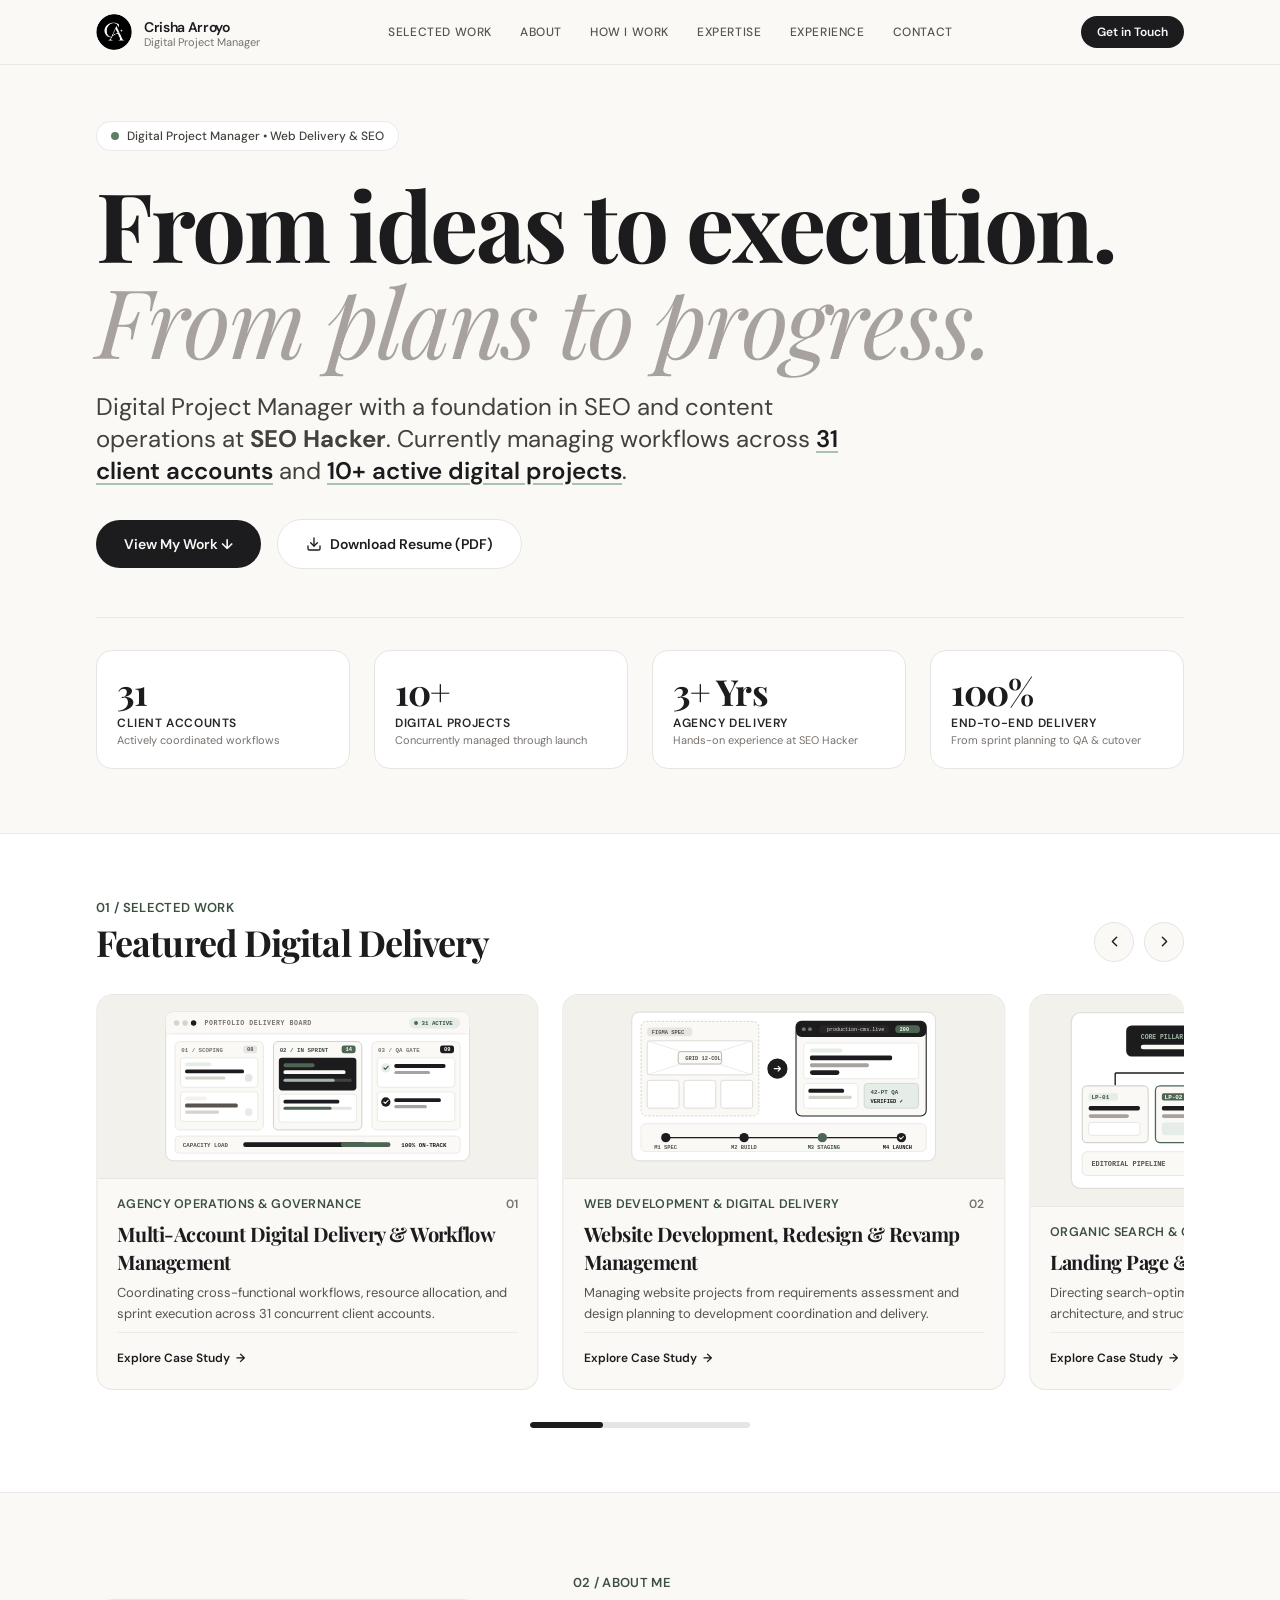
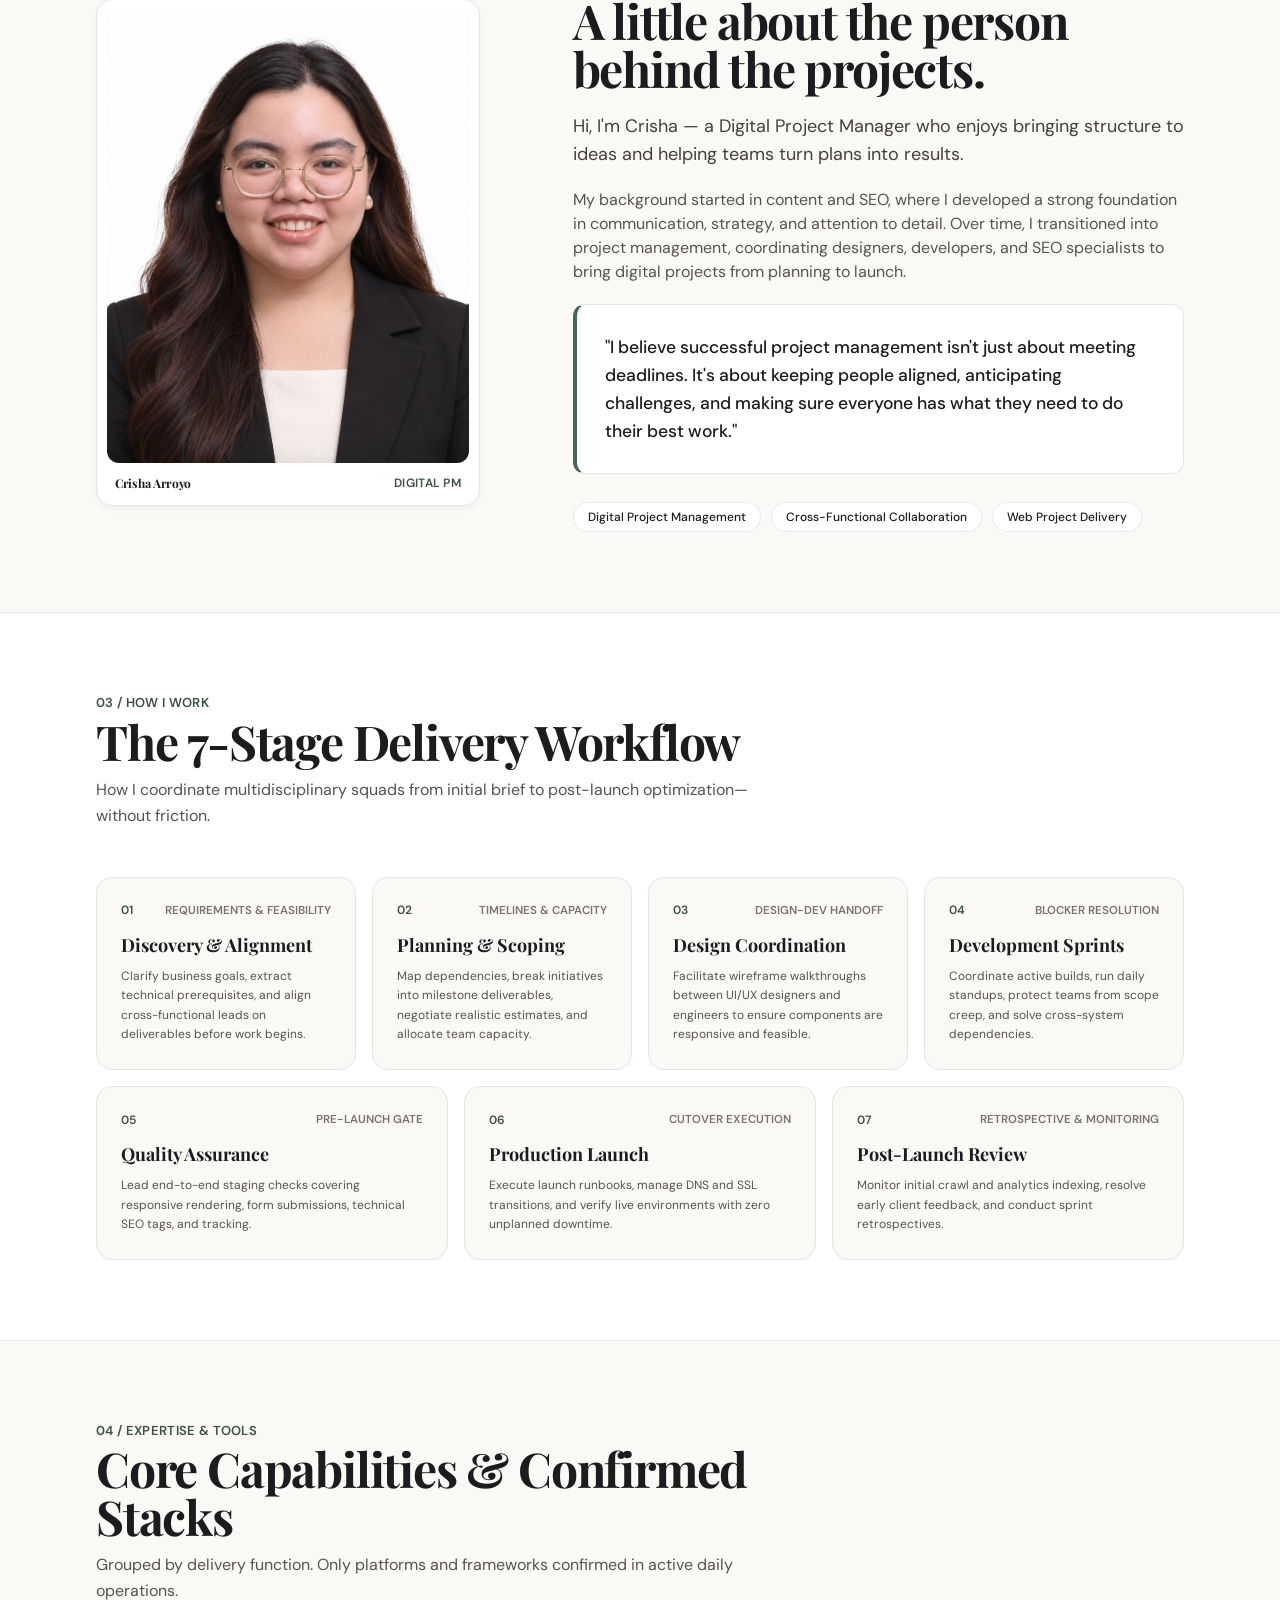
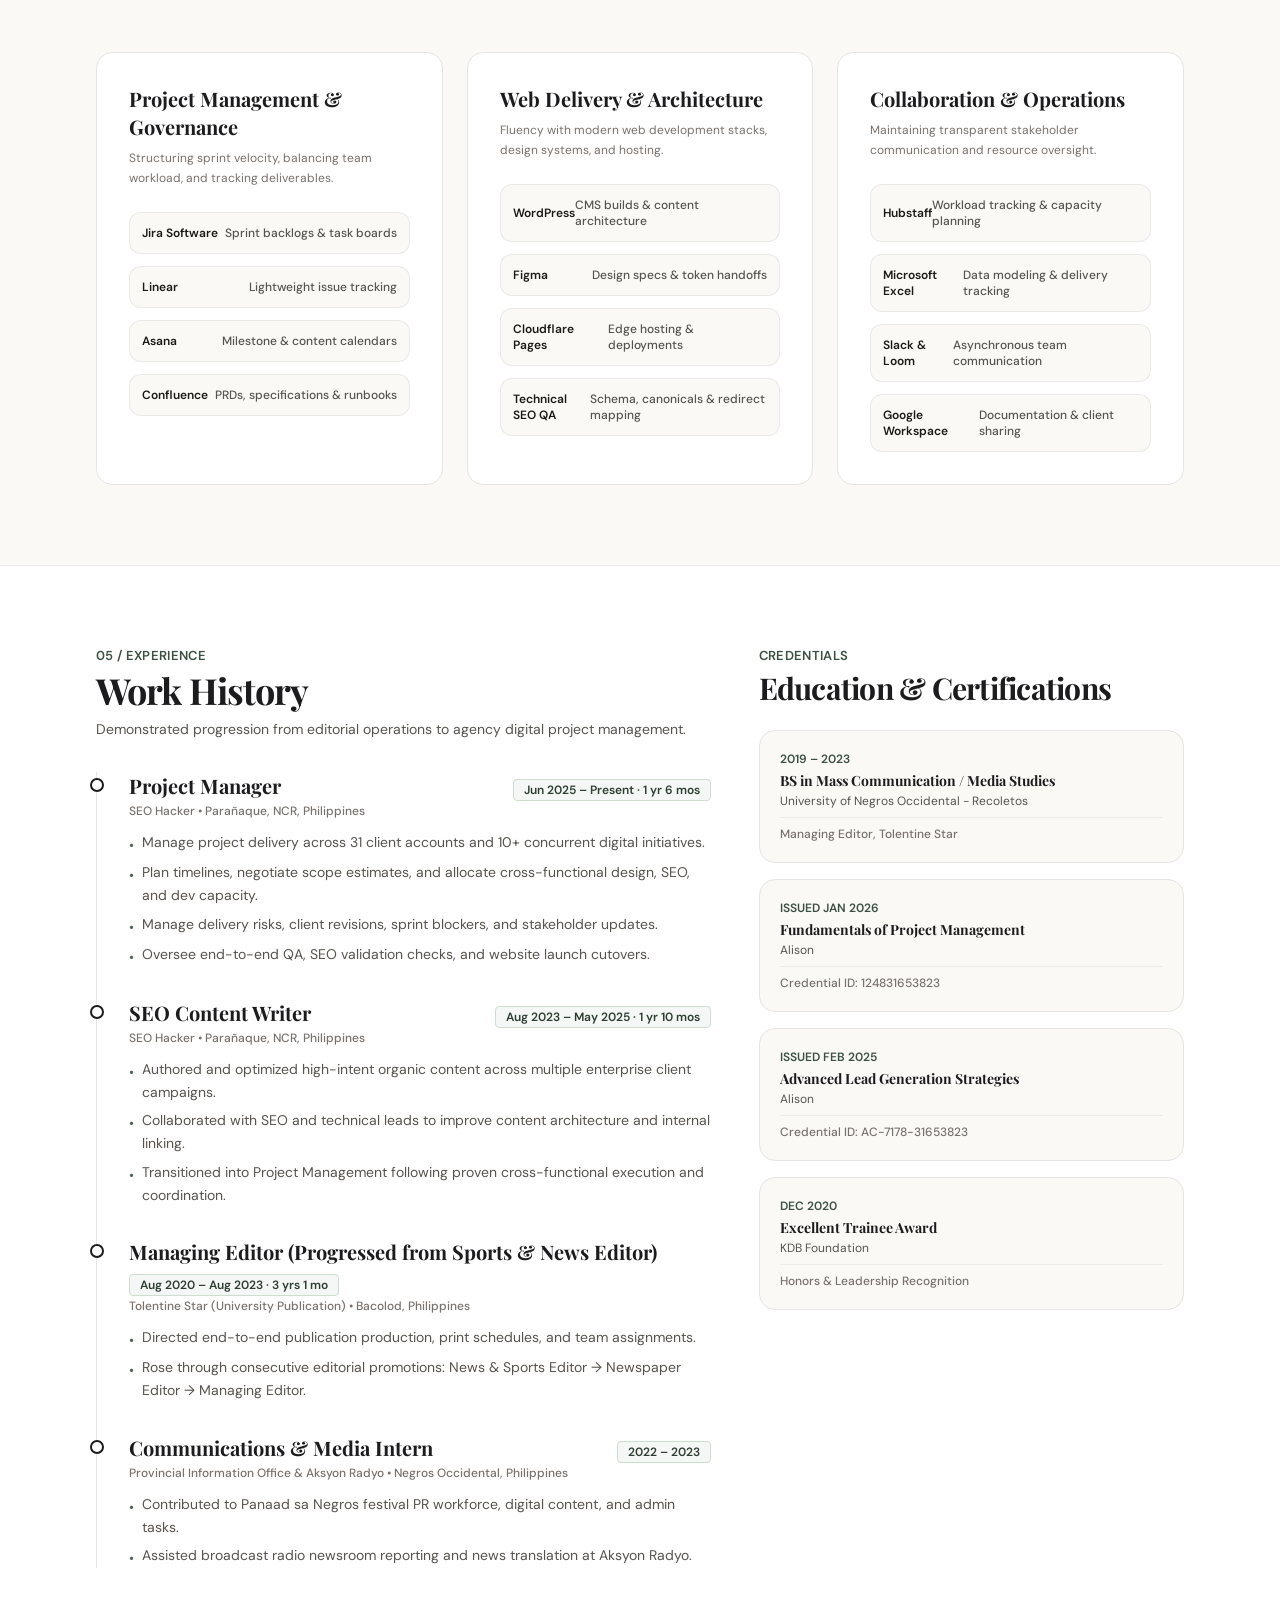
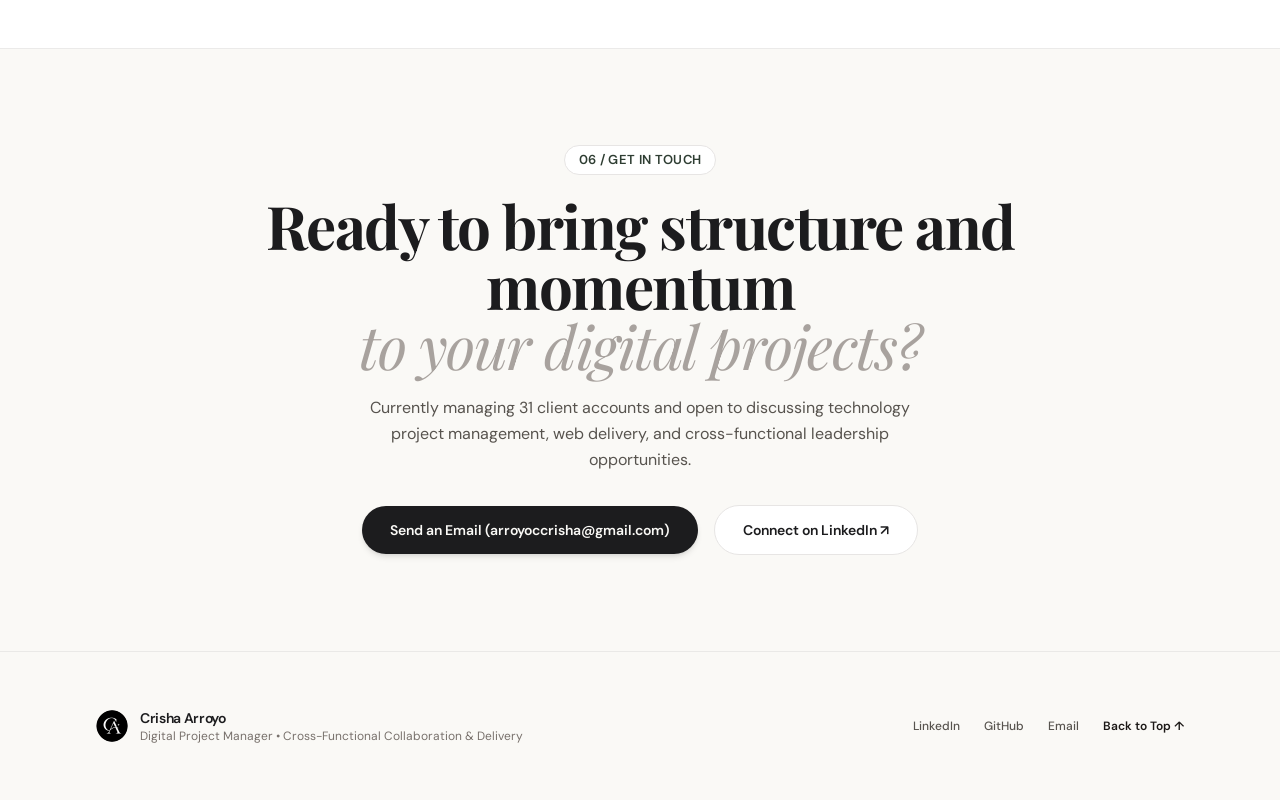
==== commit b0d5b950: "Update website case study to Website Development, Redesign & Revamp Management" ====
--- a/portfolio/index.html
+++ b/portfolio/index.html
@@ -1,4 +1,4 @@
-<!DOCTYPE html><html lang="en" class="scroll-smooth bg-[#FAF9F6] text-[#1C1C1E]"> <head><meta charset="UTF-8"><meta name="viewport" content="width=device-width, initial-scale=1.0"><link rel="icon" type="image/png" href="/logo.png"><title>Crisha Arroyo | Project Manager Portfolio</title><meta name="description" content="Explore Crisha Arroyo's portfolio featuring project management, digital operations, and cross-functional project delivery."><link rel="canonical" href="https://arroyocrisha.github.io/portfolio/"><!-- Open Graph / Social Preview Meta --><meta property="og:type" content="website"><meta property="og:url" content="https://arroyocrisha.github.io/portfolio/"><meta property="og:title" content="Crisha Arroyo | Project Manager Portfolio"><meta property="og:description" content="Project management, digital operations, and cross-functional project delivery."><meta name="image" property="og:image" content="https://arroyocrisha.github.io/og-preview.png"><meta property="og:image:secure_url" content="https://arroyocrisha.github.io/og-preview.png"><meta property="og:image:type" content="image/png"><meta property="og:image:width" content="1200"><meta property="og:image:height" content="630"><meta property="og:image:alt" content="Crisha Arroyo | Project Manager Portfolio"><meta property="og:site_name" content="Crisha Arroyo Portfolio"><meta name="author" content="Crisha Arroyo"><meta property="article:published_time" content="2026-11-19T00:00:00Z"><!-- Twitter / X Card Meta --><meta name="twitter:card" content="summary_large_image"><meta name="twitter:title" content="Crisha Arroyo | Project Manager Portfolio"><meta name="twitter:description" content="Project management, digital operations, and cross-functional project delivery."><meta name="twitter:image" content="https://arroyocrisha.github.io/og-preview.png"><!-- Google Fonts: Playfair Display + DM Sans --><link rel="preconnect" href="https://fonts.googleapis.com"><link rel="preconnect" href="https://fonts.gstatic.com" crossorigin><link href="https://fonts.googleapis.com/css2?family=DM+Sans:ital,opsz,wght@0,9..40,100..1000;1,9..40,100..1000&family=Playfair+Display:ital,wght@0,400..900;1,400..900&display=swap" rel="stylesheet"><!-- Schema.org JSON-LD --><script type="application/ld+json">{"@context":"https://schema.org","@type":"Person","name":"Crisha Arroyo","jobTitle":"Digital Project Manager","url":"https://arroyocrisha.github.io/portfolio/","image":"https://arroyocrisha.github.io/og-preview.png","description":"Explore Crisha Arroyo's portfolio featuring project management, digital operations, and cross-functional project delivery.","knowsAbout":["Project Management","Digital Delivery","Web Development","Cross-Functional Collaboration","Technical Coordination","Agile & Scrum Methodology","Stakeholder Management"]}</script><link rel="stylesheet" href="/_astro/index.BNgCrXSQ.css"></head> <body class="min-h-screen flex flex-col font-sans bg-[#FAF9F6] text-[#1C1C1E] antialiased selection:bg-stone-900 selection:text-[#FAF9F6]"> <!-- Minimalist Navigation Bar --> <header class="sticky top-0 z-50 bg-[#FAF9F6]/90 backdrop-blur-md border-b border-stone-200/80 transition-all duration-300"> <div class="max-w-6xl mx-auto px-6 sm:px-8 h-16 flex items-center justify-between"> <a href="https://arroyo-crisha-portfolio.pages.dev/" class="group flex items-center gap-3"> <img src="/logo.png" alt="Crisha Arroyo" class="h-9 w-9 object-contain rounded-full group-hover:scale-105 transition-transform duration-200"> <div class="flex flex-col"> <span class="text-sm font-semibold tracking-tight text-[#1C1C1E] group-hover:text-stone-600 transition-colors">
+<!DOCTYPE html><html lang="en" class="scroll-smooth bg-[#FAF9F6] text-[#1C1C1E]"> <head><meta charset="UTF-8"><meta name="viewport" content="width=device-width, initial-scale=1.0"><link rel="icon" type="image/png" href="/logo.png"><title>Crisha Arroyo | Project Manager Portfolio</title><meta name="description" content="Explore Crisha Arroyo's portfolio featuring project management, digital operations, and cross-functional project delivery."><link rel="canonical" href="https://arroyocrisha.github.io/portfolio/"><!-- Open Graph / Social Preview Meta --><meta property="og:type" content="website"><meta property="og:url" content="https://arroyocrisha.github.io/portfolio/"><meta property="og:title" content="Crisha Arroyo | Project Manager Portfolio"><meta property="og:description" content="Project management, digital operations, and cross-functional project delivery."><meta name="image" property="og:image" content="https://arroyocrisha.github.io/og-preview.png"><meta property="og:image:secure_url" content="https://arroyocrisha.github.io/og-preview.png"><meta property="og:image:type" content="image/png"><meta property="og:image:width" content="1200"><meta property="og:image:height" content="630"><meta property="og:image:alt" content="Crisha Arroyo | Project Manager Portfolio"><meta property="og:site_name" content="Crisha Arroyo Portfolio"><meta name="author" content="Crisha Arroyo"><meta property="article:published_time" content="2026-11-19T00:00:00Z"><!-- Twitter / X Card Meta --><meta name="twitter:card" content="summary_large_image"><meta name="twitter:title" content="Crisha Arroyo | Project Manager Portfolio"><meta name="twitter:description" content="Project management, digital operations, and cross-functional project delivery."><meta name="twitter:image" content="https://arroyocrisha.github.io/og-preview.png"><!-- Google Fonts: Playfair Display + DM Sans --><link rel="preconnect" href="https://fonts.googleapis.com"><link rel="preconnect" href="https://fonts.gstatic.com" crossorigin><link href="https://fonts.googleapis.com/css2?family=DM+Sans:ital,opsz,wght@0,9..40,100..1000;1,9..40,100..1000&family=Playfair+Display:ital,wght@0,400..900;1,400..900&display=swap" rel="stylesheet"><!-- Schema.org JSON-LD --><script type="application/ld+json">{"@context":"https://schema.org","@type":"Person","name":"Crisha Arroyo","jobTitle":"Digital Project Manager","url":"https://arroyocrisha.github.io/portfolio/","image":"https://arroyocrisha.github.io/og-preview.png","description":"Explore Crisha Arroyo's portfolio featuring project management, digital operations, and cross-functional project delivery.","knowsAbout":["Project Management","Digital Delivery","Web Development","Cross-Functional Collaboration","Technical Coordination","Agile & Scrum Methodology","Stakeholder Management"]}</script><link rel="stylesheet" href="/_astro/index.TEktYk_h.css"></head> <body class="min-h-screen flex flex-col font-sans bg-[#FAF9F6] text-[#1C1C1E] antialiased selection:bg-stone-900 selection:text-[#FAF9F6]"> <!-- Minimalist Navigation Bar --> <header class="sticky top-0 z-50 bg-[#FAF9F6]/90 backdrop-blur-md border-b border-stone-200/80 transition-all duration-300"> <div class="max-w-6xl mx-auto px-6 sm:px-8 h-16 flex items-center justify-between"> <a href="https://arroyo-crisha-portfolio.pages.dev/" class="group flex items-center gap-3"> <img src="/logo.png" alt="Crisha Arroyo" class="h-9 w-9 object-contain rounded-full group-hover:scale-105 transition-transform duration-200"> <div class="flex flex-col"> <span class="text-sm font-semibold tracking-tight text-[#1C1C1E] group-hover:text-stone-600 transition-colors">
 Crisha Arroyo
 </span> <span class="text-[11px] text-stone-500 font-normal leading-none">
 Digital Project Manager
@@ -16,7 +16,7 @@
 </h2> </div> <!-- Elegant Previous / Next Controls (Desktop 1024px+ Only, Infinite Loop) --> <div class="hidden lg:flex items-center gap-2.5 shrink-0" aria-label="Selected Work Carousel Controls"> <button type="button" id="work-carousel-prev" aria-label="Previous project" class="w-10 h-10 rounded-full bg-[#FAF9F6] border border-stone-200 text-[#1C1C1E] flex items-center justify-center hover:bg-[#1C1C1E] hover:text-[#FAF9F6] hover:border-[#1C1C1E] active:scale-95 transition-all duration-200 focus-visible:outline-2 focus-visible:outline-offset-2 focus-visible:outline-[#1C1C1E] shadow-2xs cursor-pointer"> <svg xmlns="http://www.w3.org/2000/svg" width="17" height="17" viewBox="0 0 24 24" fill="none" stroke="currentColor" stroke-width="2" stroke-linecap="round" stroke-linejoin="round" aria-hidden="true"> <path d="m15 18-6-6 6-6"></path> </svg> </button> <button type="button" id="work-carousel-next" aria-label="Next project" class="w-10 h-10 rounded-full bg-[#FAF9F6] border border-stone-200 text-[#1C1C1E] flex items-center justify-center hover:bg-[#1C1C1E] hover:text-[#FAF9F6] hover:border-[#1C1C1E] active:scale-95 transition-all duration-200 focus-visible:outline-2 focus-visible:outline-offset-2 focus-visible:outline-[#1C1C1E] shadow-2xs cursor-pointer"> <svg xmlns="http://www.w3.org/2000/svg" width="17" height="17" viewBox="0 0 24 24" fill="none" stroke="currentColor" stroke-width="2" stroke-linecap="round" stroke-linejoin="round" aria-hidden="true"> <path d="m9 18 6-6-6-6"></path> </svg> </button> </div> </div> <!-- Carousel Viewport:
            - Desktop (1024px+): Overflow-hidden viewport containing infinite horizontal track (~2.35 cards visible)
            - Tablet (640px–1023px): 2-column responsive CSS Grid
-           - Mobile (<640px): 1-column vertical stack --> <div id="work-carousel-viewport" role="region" aria-label="Selected Work Projects Carousel" tabindex="0" class="lg:overflow-hidden rounded-2xl focus-visible:outline-2 focus-visible:outline-offset-4 focus-visible:outline-stone-400"> <div id="work-carousel-track" class="grid grid-cols-1 sm:grid-cols-2 gap-6 lg:flex lg:gap-6 items-stretch lg:cursor-grab lg:active:cursor-grabbing lg:select-none will-change-transform"> <article data-work-card data-card-index="0" data-project-title="Multi-Account Digital Delivery &#38; Workflow Management" class="h-full lg:h-[396px] flex flex-col justify-between rounded-2xl bg-[#FAF9F6] border border-stone-200/90 shadow-2xs hover:shadow-lg hover:border-stone-300 transition-shadow duration-300 group overflow-hidden lg:shrink-0"> <!-- Graphic Compartment (~58% of card area: 230px tall on desktop) --> <a href="/work/multi-account-delivery" tabindex="-1" aria-hidden="true" class="block relative h-[215px] lg:h-[230px] w-full bg-[#F3F1EC] border-b border-stone-200/80 overflow-hidden p-3.5 flex items-center justify-center"> <div class="w-full h-full group-hover:scale-[1.03] group-hover:-translate-y-0.5 transition-transform duration-500 ease-out flex items-center justify-center"> <svg viewBox="0 0 400 200" class="w-full h-full" fill="none" xmlns="http://www.w3.org/2000/svg" role="img" aria-label="Multi-account workflow board illustration"> <!-- Outer App Window Frame --> <rect x="4" y="4" width="392" height="192" rx="10" fill="#FFFFFF" stroke="#E2E0D8" stroke-width="1.5"></rect> <!-- Window Top Bar --> <rect x="4" y="4" width="392" height="28" rx="10" fill="#FAF9F6"></rect> <line x1="4" y1="32" x2="396" y2="32" stroke="#E7E5E4" stroke-width="1"></line> <circle cx="18" cy="18" r="3.5" fill="#D6D3CD"></circle> <circle cx="29" cy="18" r="3.5" fill="#D6D3CD"></circle> <circle cx="40" cy="18" r="3.5" fill="#1C1C1E"></circle> <text x="54" y="21" fill="#78716C" font-family="monospace" font-size="8.5" font-weight="600" letter-spacing="0.08em">PORTFOLIO DELIVERY BOARD</text> <rect x="318" y="11" width="66" height="14" rx="7" fill="#E6EDE8"></rect> <circle cx="327" cy="18" r="2.5" fill="#4D6654"></circle> <text x="334" y="21" fill="#3B4F41" font-family="monospace" font-size="7.5" font-weight="700">31 ACTIVE</text> <!-- Column 1: Triage & Scoping --> <rect x="16" y="42" width="114" height="114" rx="6" fill="#FAF9F6" stroke="#E7E5E4" stroke-width="1"></rect> <text x="24" y="55" fill="#78716C" font-family="monospace" font-size="7.5" font-weight="700">01 / SCOPING</text> <rect x="104" y="47" width="18" height="10" rx="3" fill="#E7E5E4"></rect> <text x="109" y="54.5" fill="#57534E" font-family="monospace" font-size="7" font-weight="700">08</text> <rect x="23" y="63" width="100" height="38" rx="4" fill="#FFFFFF" stroke="#E5E4DF" stroke-width="1"></rect> <rect x="29" y="69" width="34" height="5" rx="2.5" fill="#E6EDE8"></rect> <rect x="29" y="78" width="76" height="5" rx="2" fill="#1C1C1E"></rect> <rect x="29" y="87" width="52" height="4" rx="2" fill="#D6D3CD"></rect> <circle cx="111" cy="89" r="5" fill="#E7E5E4"></circle> <rect x="23" y="107" width="100" height="38" rx="4" fill="#FFFFFF" stroke="#E5E4DF" stroke-width="1"></rect> <rect x="29" y="113" width="28" height="5" rx="2.5" fill="#F3F1EC"></rect> <rect x="29" y="122" width="68" height="5" rx="2" fill="#57534E"></rect> <rect x="29" y="131" width="44" height="4" rx="2" fill="#D6D3CD"></rect> <circle cx="111" cy="133" r="5" fill="#E6EDE8"></circle> <!-- Column 2: Active Sprints (Highlighted Charcoal/Sage) --> <rect x="143" y="42" width="114" height="114" rx="6" fill="#FAF9F6" stroke="#C7D3CA" stroke-width="1.2"></rect> <text x="151" y="55" fill="#3B4F41" font-family="monospace" font-size="7.5" font-weight="700">02 / IN SPRINT</text> <rect x="231" y="47" width="18" height="10" rx="3" fill="#4D6654"></rect> <text x="236" y="54.5" fill="#FFFFFF" font-family="monospace" font-size="7" font-weight="700">14</text> <rect x="150" y="63" width="100" height="42" rx="4" fill="#1C1C1E"></rect> <rect x="156" y="70" width="40" height="5" rx="2.5" fill="#4D6654"></rect> <rect x="156" y="79" width="80" height="5" rx="2" fill="#FAF9F6"></rect> <rect x="156" y="90" width="88" height="4" rx="2" fill="#44403C"></rect> <rect x="156" y="90" width="66" height="4" rx="2" fill="#A3B8A8"></rect> <rect x="150" y="110" width="100" height="36" rx="4" fill="#FFFFFF" stroke="#E5E4DF" stroke-width="1"></rect> <rect x="156" y="117" width="72" height="5" rx="2" fill="#1C1C1E"></rect> <rect x="156" y="126" width="88" height="4" rx="2" fill="#E7E5E4"></rect> <rect x="156" y="126" width="62" height="4" rx="2" fill="#4D6654"></rect> <!-- Column 3: QA & Delivery Gate --> <rect x="270" y="42" width="114" height="114" rx="6" fill="#FAF9F6" stroke="#E7E5E4" stroke-width="1"></rect> <text x="278" y="55" fill="#78716C" font-family="monospace" font-size="7.5" font-weight="700">03 / QA GATE</text> <rect x="358" y="47" width="18" height="10" rx="3" fill="#1C1C1E"></rect> <text x="363" y="54.5" fill="#FFFFFF" font-family="monospace" font-size="7" font-weight="700">09</text> <rect x="277" y="63" width="100" height="38" rx="4" fill="#FFFFFF" stroke="#E5E4DF" stroke-width="1"></rect> <circle cx="288" cy="76" r="6" fill="#E6EDE8"></circle> <path d="M285.5 76L287.3 77.8L291 74" stroke="#3B4F41" stroke-width="1.4" stroke-linecap="round" stroke-linejoin="round"></path> <rect x="299" y="71" width="66" height="5" rx="2" fill="#1C1C1E"></rect> <rect x="299" y="80" width="46" height="4" rx="2" fill="#A8A29E"></rect> <rect x="277" y="107" width="100" height="38" rx="4" fill="#FFFFFF" stroke="#E5E4DF" stroke-width="1"></rect> <circle cx="288" cy="120" r="6" fill="#1C1C1E"></circle> <path d="M285.5 120L287.3 121.8L291 118" stroke="#FAF9F6" stroke-width="1.4" stroke-linecap="round" stroke-linejoin="round"></path> <rect x="299" y="115" width="60" height="5" rx="2" fill="#1C1C1E"></rect> <rect x="299" y="124" width="42" height="4" rx="2" fill="#A8A29E"></rect> <!-- Bottom Resource Allocation Strip --> <rect x="16" y="164" width="368" height="22" rx="5" fill="#FAF9F6" stroke="#E7E5E4" stroke-width="1"></rect> <text x="26" y="178" fill="#57534E" font-family="monospace" font-size="7.5" font-weight="700">CAPACITY LOAD</text> <rect x="104" y="172" width="190" height="6" rx="3" fill="#E7E5E4"></rect> <rect x="104" y="172" width="158" height="6" rx="3" fill="#1C1C1E"></rect> <rect x="230" y="172" width="64" height="6" rx="3" fill="#4D6654"></rect> <text x="308" y="178" fill="#1C1C1E" font-family="monospace" font-size="7.5" font-weight="700">100% ON-TRACK</text> </svg>   </div> </a> <!-- Compact Text Compartment (~42% of card area) --> <div class="p-5 pt-4 flex flex-col justify-between flex-grow"> <div class="space-y-1.5"> <!-- a. Project Category --> <div class="flex items-center justify-between gap-2"> <span class="font-sans text-[12px] sm:text-[12.5px] uppercase tracking-wide text-sage-700 font-semibold"> Agency Operations &amp; Governance </span> <span class="font-sans text-[12px] text-stone-500 font-semibold"> 01 </span> </div> <!-- b. Project Title --> <h3 class="font-serif text-lg sm:text-xl font-bold text-[#1C1C1E] group-hover:text-sage-700 transition-colors tracking-tight leading-snug line-clamp-2"> <a href="/work/multi-account-delivery" class="focus-visible:outline-none"> Multi-Account Digital Delivery &amp; Workflow Management </a> </h3> <!-- c. One Short Descriptive Sentence (13 words) --> <p class="text-stone-600 text-xs sm:text-[13px] leading-relaxed line-clamp-2"> Coordinating cross-functional workflows, resource allocation, and sprint execution across 31 concurrent client accounts. </p> </div> <!-- d. Explore Case Study Link with Arrow Icon --> <div class="pt-3 mt-2 border-t border-stone-200/70"> <a href="/work/multi-account-delivery" class="inline-flex items-center gap-1.5 text-xs font-semibold text-[#1C1C1E] group-hover:text-sage-700 transition-colors"> <span>Explore Case Study</span> <span class="inline-block group-hover:translate-x-1 transition-transform duration-300" aria-hidden="true">→</span> </a> </div> </div> </article><article data-work-card data-card-index="1" data-project-title="Website Redesign &#38; Launch Coordination" class="h-full lg:h-[396px] flex flex-col justify-between rounded-2xl bg-[#FAF9F6] border border-stone-200/90 shadow-2xs hover:shadow-lg hover:border-stone-300 transition-shadow duration-300 group overflow-hidden lg:shrink-0"> <!-- Graphic Compartment (~58% of card area: 230px tall on desktop) --> <a href="/work/website-redesign-launch" tabindex="-1" aria-hidden="true" class="block relative h-[215px] lg:h-[230px] w-full bg-[#F3F1EC] border-b border-stone-200/80 overflow-hidden p-3.5 flex items-center justify-center"> <div class="w-full h-full group-hover:scale-[1.03] group-hover:-translate-y-0.5 transition-transform duration-500 ease-out flex items-center justify-center">  <svg viewBox="0 0 400 200" class="w-full h-full" fill="none" xmlns="http://www.w3.org/2000/svg" role="img" aria-label="Website redesign wireframe to production launch illustration"> <!-- Background Canvas Card --> <rect x="4" y="4" width="392" height="192" rx="10" fill="#FFFFFF" stroke="#E2E0D8" stroke-width="1.5"></rect> <!-- Left Panel: Figma Wireframe Spec Blueprint --> <rect x="16" y="16" width="152" height="122" rx="7" fill="#FAF9F6" stroke="#D6D3CD" stroke-width="1.2" stroke-dasharray="3 2"></rect> <rect x="24" y="24" width="58" height="11" rx="3" fill="#E7E5E4"></rect> <text x="30" y="32" fill="#57534E" font-family="monospace" font-size="7" font-weight="700">FIGMA SPEC</text> <!-- Wireframe Hero Box --> <rect x="24" y="41" width="136" height="44" rx="4" fill="#FFFFFF" stroke="#D6D3CD" stroke-width="1"></rect> <line x1="24" y1="41" x2="160" y2="85" stroke="#E7E5E4" stroke-width="1"></line> <line x1="160" y1="41" x2="24" y2="85" stroke="#E7E5E4" stroke-width="1"></line> <rect x="64" y="55" width="56" height="16" rx="3" fill="#FAF9F6" stroke="#A8A29E" stroke-width="1"></rect> <text x="73" y="65.5" fill="#57534E" font-family="monospace" font-size="7" font-weight="700">GRID 12-COL</text> <!-- Wireframe 3-Col Cards --> <rect x="24" y="92" width="41" height="36" rx="3" fill="#FFFFFF" stroke="#D6D3CD" stroke-width="1"></rect> <rect x="71.5" y="92" width="41" height="36" rx="3" fill="#FFFFFF" stroke="#D6D3CD" stroke-width="1"></rect> <rect x="119" y="92" width="41" height="36" rx="3" fill="#FFFFFF" stroke="#D6D3CD" stroke-width="1"></rect> <!-- Center Handoff Connector Bridge --> <circle cx="192" cy="77" r="13" fill="#1C1C1E"></circle> <path d="M188 77H196M196 77L193 74M196 77L193 80" stroke="#FAF9F6" stroke-width="1.5" stroke-linecap="round" stroke-linejoin="round"></path> <!-- Right Panel: Production WordPress Browser Build --> <rect x="216" y="16" width="168" height="122" rx="7" fill="#FAF9F6" stroke="#1C1C1E" stroke-width="1.4"></rect> <rect x="216" y="16" width="168" height="20" rx="7" fill="#1C1C1E"></rect> <circle cx="226" cy="26" r="2.5" fill="#78716C"></circle> <circle cx="234" cy="26" r="2.5" fill="#78716C"></circle> <rect x="246" y="21" width="90" height="10" rx="5" fill="#292524"></rect> <text x="256" y="28.5" fill="#E7E5E4" font-family="monospace" font-size="6.5">production-cms.live</text> <rect x="344" y="21" width="32" height="10" rx="5" fill="#4D6654"></rect> <text x="350" y="28.5" fill="#FFFFFF" font-family="monospace" font-size="6.5" font-weight="700">200</text> <!-- Live Production Content Inside Mockup --> <rect x="226" y="44" width="148" height="46" rx="4" fill="#FFFFFF" stroke="#E7E5E4" stroke-width="1"></rect> <rect x="234" y="51" width="42" height="5" rx="2.5" fill="#E6EDE8"></rect> <rect x="234" y="60" width="106" height="6" rx="2" fill="#1C1C1E"></rect> <rect x="234" y="70" width="76" height="5" rx="2" fill="#A8A29E"></rect> <rect x="234" y="79" width="38" height="6" rx="3" fill="#1C1C1E"></rect> <rect x="226" y="96" width="70" height="32" rx="4" fill="#FFFFFF" stroke="#E7E5E4" stroke-width="1"></rect> <rect x="232" y="103" width="46" height="5" rx="2" fill="#1C1C1E"></rect> <rect x="232" y="112" width="56" height="4" rx="2" fill="#D6D3CD"></rect> <rect x="304" y="96" width="70" height="32" rx="4" fill="#E6EDE8" stroke="#C7D3CA" stroke-width="1"></rect> <text x="312" y="110" fill="#3B4F41" font-family="monospace" font-size="7.5" font-weight="700">42-PT QA</text> <text x="312" y="121" fill="#1C1C1E" font-family="monospace" font-size="7" font-weight="700">VERIFIED ✓</text> <!-- Bottom 4-Stage Launch Milestone Track --> <rect x="16" y="148" width="368" height="36" rx="6" fill="#FAF9F6" stroke="#E7E5E4" stroke-width="1"></rect> <line x1="48" y1="166" x2="352" y2="166" stroke="#D6D3CD" stroke-width="1.5"></line> <line x1="48" y1="166" x2="352" y2="166" stroke="#1C1C1E" stroke-width="1.5"></line> <circle cx="48" cy="166" r="6" fill="#1C1C1E"></circle> <text x="33" y="180" fill="#57534E" font-family="monospace" font-size="7" font-weight="700">M1 SPEC</text> <circle cx="149" cy="166" r="6" fill="#1C1C1E"></circle> <text x="132" y="180" fill="#57534E" font-family="monospace" font-size="7" font-weight="700">M2 BUILD</text> <circle cx="250" cy="166" r="6" fill="#4D6654"></circle> <text x="231" y="180" fill="#3B4F41" font-family="monospace" font-size="7" font-weight="700">M3 STAGING</text> <circle cx="352" cy="166" r="6" fill="#1C1C1E"></circle> <path d="M349.5 166L351.2 167.8L354.5 164.5" stroke="#FFFFFF" stroke-width="1.3" stroke-linecap="round" stroke-linejoin="round"></path> <text x="328" y="180" fill="#1C1C1E" font-family="monospace" font-size="7" font-weight="700">M4 LAUNCH</text> </svg>  </div> </a> <!-- Compact Text Compartment (~42% of card area) --> <div class="p-5 pt-4 flex flex-col justify-between flex-grow"> <div class="space-y-1.5"> <!-- a. Project Category --> <div class="flex items-center justify-between gap-2"> <span class="font-sans text-[12px] sm:text-[12.5px] uppercase tracking-wide text-sage-700 font-semibold"> Web Development &amp; Digital Delivery </span> <span class="font-sans text-[12px] text-stone-500 font-semibold"> 02 </span> </div> <!-- b. Project Title --> <h3 class="font-serif text-lg sm:text-xl font-bold text-[#1C1C1E] group-hover:text-sage-700 transition-colors tracking-tight leading-snug line-clamp-2"> <a href="/work/website-redesign-launch" class="focus-visible:outline-none"> Website Redesign &amp; Launch Coordination </a> </h3> <!-- c. One Short Descriptive Sentence (13 words) --> <p class="text-stone-600 text-xs sm:text-[13px] leading-relaxed line-clamp-2"> Leading full-lifecycle website overhauls from Figma wireframes and WordPress builds through zero-downtime launches. </p> </div> <!-- d. Explore Case Study Link with Arrow Icon --> <div class="pt-3 mt-2 border-t border-stone-200/70"> <a href="/work/website-redesign-launch" class="inline-flex items-center gap-1.5 text-xs font-semibold text-[#1C1C1E] group-hover:text-sage-700 transition-colors"> <span>Explore Case Study</span> <span class="inline-block group-hover:translate-x-1 transition-transform duration-300" aria-hidden="true">→</span> </a> </div> </div> </article><article data-work-card data-card-index="2" data-project-title="Landing Page &#38; SEO Project Delivery" class="h-full lg:h-[396px] flex flex-col justify-between rounded-2xl bg-[#FAF9F6] border border-stone-200/90 shadow-2xs hover:shadow-lg hover:border-stone-300 transition-shadow duration-300 group overflow-hidden lg:shrink-0"> <!-- Graphic Compartment (~58% of card area: 230px tall on desktop) --> <a href="/work/landing-page-seo-delivery" tabindex="-1" aria-hidden="true" class="block relative h-[215px] lg:h-[230px] w-full bg-[#F3F1EC] border-b border-stone-200/80 overflow-hidden p-3.5 flex items-center justify-center"> <div class="w-full h-full group-hover:scale-[1.03] group-hover:-translate-y-0.5 transition-transform duration-500 ease-out flex items-center justify-center">   <svg viewBox="0 0 400 200" class="w-full h-full" fill="none" xmlns="http://www.w3.org/2000/svg" role="img" aria-label="Landing page content hierarchy and technical SEO schema architecture"> <!-- Outer Card Frame --> <rect x="4" y="4" width="392" height="192" rx="10" fill="#FFFFFF" stroke="#E2E0D8" stroke-width="1.5"></rect> <!-- Left: Content Architecture Tree (Hub -> 3 Landing Pages) --> <!-- Root Pillar Node --> <rect x="64" y="18" width="136" height="34" rx="6" fill="#1C1C1E"></rect> <text x="80" y="33" fill="#A3B8A8" font-family="monospace" font-size="7" font-weight="700">CORE PILLAR HUB</text> <rect x="80" y="39" width="96" height="5" rx="2.5" fill="#FAF9F6"></rect> <!-- Orthogonal Tree Connectors --> <line x1="132" y1="52" x2="132" y2="70" stroke="#1C1C1E" stroke-width="1.5"></line> <line x1="52" y1="70" x2="212" y2="70" stroke="#1C1C1E" stroke-width="1.5"></line> <line x1="52" y1="70" x2="52" y2="84" stroke="#1C1C1E" stroke-width="1.5"></line> <line x1="132" y1="70" x2="132" y2="84" stroke="#1C1C1E" stroke-width="1.5"></line> <line x1="212" y1="70" x2="212" y2="84" stroke="#1C1C1E" stroke-width="1.5"></line> <!-- Child Landing Page Node 1 --> <rect x="16" y="84" width="72" height="62" rx="5" fill="#FAF9F6" stroke="#D6D3CD" stroke-width="1.2"></rect> <rect x="23" y="92" width="32" height="8" rx="2" fill="#E6EDE8"></rect> <text x="26" y="98.5" fill="#3B4F41" font-family="monospace" font-size="6.5" font-weight="700">LP-01</text> <rect x="23" y="106" width="56" height="5" rx="2" fill="#1C1C1E"></rect> <rect x="23" y="115" width="44" height="4" rx="2" fill="#A8A29E"></rect> <rect x="23" y="124" width="56" height="14" rx="3" fill="#FFFFFF" stroke="#E7E5E4" stroke-width="1"></rect> <!-- Child Landing Page Node 2 --> <rect x="96" y="84" width="72" height="62" rx="5" fill="#FAF9F6" stroke="#4D6654" stroke-width="1.4"></rect> <rect x="103" y="92" width="32" height="8" rx="2" fill="#4D6654"></rect> <text x="106" y="98.5" fill="#FFFFFF" font-family="monospace" font-size="6.5" font-weight="700">LP-02</text> <rect x="103" y="106" width="56" height="5" rx="2" fill="#1C1C1E"></rect> <rect x="103" y="115" width="44" height="4" rx="2" fill="#A8A29E"></rect> <rect x="103" y="124" width="56" height="14" rx="3" fill="#E6EDE8"></rect> <!-- Child Landing Page Node 3 --> <rect x="176" y="84" width="72" height="62" rx="5" fill="#FAF9F6" stroke="#D6D3CD" stroke-width="1.2"></rect> <rect x="183" y="92" width="32" height="8" rx="2" fill="#E6EDE8"></rect> <text x="186" y="98.5" fill="#3B4F41" font-family="monospace" font-size="6.5" font-weight="700">LP-03</text> <rect x="183" y="106" width="56" height="5" rx="2" fill="#1C1C1E"></rect> <rect x="183" y="115" width="44" height="4" rx="2" fill="#A8A29E"></rect> <rect x="183" y="124" width="56" height="14" rx="3" fill="#FFFFFF" stroke="#E7E5E4" stroke-width="1"></rect> <!-- Right Panel: Technical SEO & Schema QA Inspector --> <rect x="262" y="18" width="122" height="164" rx="7" fill="#FAF9F6" stroke="#E2E0D8" stroke-width="1.2"></rect> <text x="274" y="34" fill="#1C1C1E" font-family="monospace" font-size="8" font-weight="700">SEO &amp; SCHEMA QA</text> <line x1="262" y1="41" x2="384" y2="41" stroke="#E7E5E4" stroke-width="1"></line> <rect x="272" y="50" width="102" height="24" rx="4" fill="#FFFFFF" stroke="#E5E4DF" stroke-width="1"></rect> <circle cx="283" cy="62" r="5" fill="#1C1C1E"></circle> <path d="M281 62L282.5 63.5L285.5 60.5" stroke="#FFFFFF" stroke-width="1.2" stroke-linecap="round"></path> <text x="293" y="65" fill="#1C1C1E" font-family="monospace" font-size="7.5" font-weight="700">H1–H3 Hierarchy</text> <rect x="272" y="80" width="102" height="24" rx="4" fill="#FFFFFF" stroke="#E5E4DF" stroke-width="1"></rect> <circle cx="283" cy="92" r="5" fill="#4D6654"></circle> <path d="M281 92L282.5 93.5L285.5 90.5" stroke="#FFFFFF" stroke-width="1.2" stroke-linecap="round"></path> <text x="293" y="95" fill="#1C1C1E" font-family="monospace" font-size="7.5" font-weight="700">JSON-LD Schema</text> <rect x="272" y="110" width="102" height="24" rx="4" fill="#FFFFFF" stroke="#E5E4DF" stroke-width="1"></rect> <circle cx="283" cy="122" r="5" fill="#1C1C1E"></circle> <path d="M281 122L282.5 123.5L285.5 120.5" stroke="#FFFFFF" stroke-width="1.2" stroke-linecap="round"></path> <text x="293" y="125" fill="#1C1C1E" font-family="monospace" font-size="7.5" font-weight="700">AEO / GEO Intent</text> <rect x="272" y="144" width="102" height="26" rx="5" fill="#1C1C1E"></rect> <text x="285" y="160" fill="#FAF9F6" font-family="monospace" font-size="7.5" font-weight="700">INDEX READY ✓</text> <!-- Bottom Editorial Delivery Bar under Tree --> <rect x="16" y="156" width="232" height="26" rx="5" fill="#FAF9F6" stroke="#E7E5E4" stroke-width="1"></rect> <text x="26" y="172" fill="#57534E" font-family="monospace" font-size="7.5" font-weight="700">EDITORIAL PIPELINE</text> <rect x="130" y="166" width="106" height="6" rx="3" fill="#E6EDE8"></rect> <rect x="130" y="166" width="92" height="6" rx="3" fill="#4D6654"></rect> </svg> </div> </a> <!-- Compact Text Compartment (~42% of card area) --> <div class="p-5 pt-4 flex flex-col justify-between flex-grow"> <div class="space-y-1.5"> <!-- a. Project Category --> <div class="flex items-center justify-between gap-2"> <span class="font-sans text-[12px] sm:text-[12.5px] uppercase tracking-wide text-sage-700 font-semibold"> Organic Search &amp; Content Operations </span> <span class="font-sans text-[12px] text-stone-500 font-semibold"> 03 </span> </div> <!-- b. Project Title --> <h3 class="font-serif text-lg sm:text-xl font-bold text-[#1C1C1E] group-hover:text-sage-700 transition-colors tracking-tight leading-snug line-clamp-2"> <a href="/work/landing-page-seo-delivery" class="focus-visible:outline-none"> Landing Page &amp; SEO Project Delivery </a> </h3> <!-- c. One Short Descriptive Sentence (13 words) --> <p class="text-stone-600 text-xs sm:text-[13px] leading-relaxed line-clamp-2"> Directing search-optimized landing page delivery, content architecture, and structured technical SEO quality assurance. </p> </div> <!-- d. Explore Case Study Link with Arrow Icon --> <div class="pt-3 mt-2 border-t border-stone-200/70"> <a href="/work/landing-page-seo-delivery" class="inline-flex items-center gap-1.5 text-xs font-semibold text-[#1C1C1E] group-hover:text-sage-700 transition-colors"> <span>Explore Case Study</span> <span class="inline-block group-hover:translate-x-1 transition-transform duration-300" aria-hidden="true">→</span> </a> </div> </div> </article> </div> </div> <!-- Centered Minimalist Draggable Progress Bar (Desktop 1024px+ Only, 220px wide) --> <div class="hidden lg:flex flex-col items-center justify-center mt-8"> <div id="work-scrollbar-track" role="slider" tabindex="0" aria-label="Project carousel position" aria-valuemin="1" aria-valuemax="3" aria-valuenow="1" aria-valuetext="Project 1 of 3: Multi-Account Digital Delivery &#38; Workflow Management" class="relative w-[220px] h-1.5 rounded-full bg-stone-200 overflow-hidden cursor-pointer select-none touch-none focus-visible:outline-2 focus-visible:outline-offset-4 focus-visible:outline-[#1C1C1E]"> <div id="work-scrollbar-thumb" class="absolute top-0 left-0 h-full rounded-full bg-[#1C1C1E] hover:bg-sage-700 transition-colors cursor-grab active:cursor-grabbing will-change-transform" style="width: 33.33%;"></div> <div id="work-scrollbar-thumb-wrap" aria-hidden="true" class="absolute top-0 left-0 h-full rounded-full bg-[#1C1C1E] pointer-events-none will-change-transform" style="width: 33.33%; transform: translate3d(-220px, 0, 0);"></div> </div> </div> </div> </section>  <section id="about" class="py-14 sm:py-20 border-b border-stone-200/80 bg-canvas"> <div class="max-w-6xl mx-auto px-6 sm:px-8"> <div class="grid md:grid-cols-12 gap-10 lg:gap-14 items-center"> <!-- Framed Portrait on Left (Natural Image Proportions) --> <div class="md:col-span-5 flex justify-center md:justify-start"> <div class="relative w-full max-w-sm"> <div class="absolute -inset-2 bg-stone-100 rounded-3xl -rotate-1 border border-stone-200/70 -z-10"></div> <div class="p-2 sm:p-2.5 bg-white rounded-2xl border border-stone-200 shadow-md shadow-stone-200/40"> <div class="overflow-hidden rounded-xl bg-stone-50"> <img src="/crisha-arroyo.jpg" alt="Crisha Arroyo - Digital Project Manager" class="w-full h-auto aspect-[4/5] object-cover object-top hover:scale-[1.02] transition-transform duration-500" loading="lazy"> </div> <div class="pt-3 pb-1 px-2 flex items-center justify-between text-xs"> <span class="font-serif font-bold text-[#1C1C1E] tracking-tight">Crisha Arroyo</span> <span class="font-sans text-[12px] text-sage-700 font-semibold uppercase tracking-wide">Digital PM</span> </div> </div> </div> </div> <!-- Editorial Content on Right --> <div class="md:col-span-7 space-y-5"> <div> <p class="font-sans text-[12.5px] sm:text-[13px] uppercase tracking-wide text-sage-700 font-semibold">02 / ABOUT ME</p> <h2 class="font-serif text-3xl sm:text-4xl lg:text-5xl font-bold text-[#1C1C1E] tracking-tight leading-tight mt-1">
+           - Mobile (<640px): 1-column vertical stack --> <div id="work-carousel-viewport" role="region" aria-label="Selected Work Projects Carousel" tabindex="0" class="lg:overflow-hidden rounded-2xl focus-visible:outline-2 focus-visible:outline-offset-4 focus-visible:outline-stone-400"> <div id="work-carousel-track" class="grid grid-cols-1 sm:grid-cols-2 gap-6 lg:flex lg:gap-6 items-stretch lg:cursor-grab lg:active:cursor-grabbing lg:select-none will-change-transform"> <article data-work-card data-card-index="0" data-project-title="Multi-Account Digital Delivery &#38; Workflow Management" class="h-full lg:h-[396px] flex flex-col justify-between rounded-2xl bg-[#FAF9F6] border border-stone-200/90 shadow-2xs hover:shadow-lg hover:border-stone-300 transition-shadow duration-300 group overflow-hidden lg:shrink-0"> <!-- Graphic Compartment (~58% of card area: 230px tall on desktop) --> <a href="/work/multi-account-delivery" tabindex="-1" aria-hidden="true" class="block relative h-[215px] lg:h-[230px] w-full bg-[#F3F1EC] border-b border-stone-200/80 overflow-hidden p-3.5 flex items-center justify-center"> <div class="w-full h-full group-hover:scale-[1.03] group-hover:-translate-y-0.5 transition-transform duration-500 ease-out flex items-center justify-center"> <svg viewBox="0 0 400 200" class="w-full h-full" fill="none" xmlns="http://www.w3.org/2000/svg" role="img" aria-label="Multi-account workflow board illustration"> <!-- Outer App Window Frame --> <rect x="4" y="4" width="392" height="192" rx="10" fill="#FFFFFF" stroke="#E2E0D8" stroke-width="1.5"></rect> <!-- Window Top Bar --> <rect x="4" y="4" width="392" height="28" rx="10" fill="#FAF9F6"></rect> <line x1="4" y1="32" x2="396" y2="32" stroke="#E7E5E4" stroke-width="1"></line> <circle cx="18" cy="18" r="3.5" fill="#D6D3CD"></circle> <circle cx="29" cy="18" r="3.5" fill="#D6D3CD"></circle> <circle cx="40" cy="18" r="3.5" fill="#1C1C1E"></circle> <text x="54" y="21" fill="#78716C" font-family="monospace" font-size="8.5" font-weight="600" letter-spacing="0.08em">PORTFOLIO DELIVERY BOARD</text> <rect x="318" y="11" width="66" height="14" rx="7" fill="#E6EDE8"></rect> <circle cx="327" cy="18" r="2.5" fill="#4D6654"></circle> <text x="334" y="21" fill="#3B4F41" font-family="monospace" font-size="7.5" font-weight="700">31 ACTIVE</text> <!-- Column 1: Triage & Scoping --> <rect x="16" y="42" width="114" height="114" rx="6" fill="#FAF9F6" stroke="#E7E5E4" stroke-width="1"></rect> <text x="24" y="55" fill="#78716C" font-family="monospace" font-size="7.5" font-weight="700">01 / SCOPING</text> <rect x="104" y="47" width="18" height="10" rx="3" fill="#E7E5E4"></rect> <text x="109" y="54.5" fill="#57534E" font-family="monospace" font-size="7" font-weight="700">08</text> <rect x="23" y="63" width="100" height="38" rx="4" fill="#FFFFFF" stroke="#E5E4DF" stroke-width="1"></rect> <rect x="29" y="69" width="34" height="5" rx="2.5" fill="#E6EDE8"></rect> <rect x="29" y="78" width="76" height="5" rx="2" fill="#1C1C1E"></rect> <rect x="29" y="87" width="52" height="4" rx="2" fill="#D6D3CD"></rect> <circle cx="111" cy="89" r="5" fill="#E7E5E4"></circle> <rect x="23" y="107" width="100" height="38" rx="4" fill="#FFFFFF" stroke="#E5E4DF" stroke-width="1"></rect> <rect x="29" y="113" width="28" height="5" rx="2.5" fill="#F3F1EC"></rect> <rect x="29" y="122" width="68" height="5" rx="2" fill="#57534E"></rect> <rect x="29" y="131" width="44" height="4" rx="2" fill="#D6D3CD"></rect> <circle cx="111" cy="133" r="5" fill="#E6EDE8"></circle> <!-- Column 2: Active Sprints (Highlighted Charcoal/Sage) --> <rect x="143" y="42" width="114" height="114" rx="6" fill="#FAF9F6" stroke="#C7D3CA" stroke-width="1.2"></rect> <text x="151" y="55" fill="#3B4F41" font-family="monospace" font-size="7.5" font-weight="700">02 / IN SPRINT</text> <rect x="231" y="47" width="18" height="10" rx="3" fill="#4D6654"></rect> <text x="236" y="54.5" fill="#FFFFFF" font-family="monospace" font-size="7" font-weight="700">14</text> <rect x="150" y="63" width="100" height="42" rx="4" fill="#1C1C1E"></rect> <rect x="156" y="70" width="40" height="5" rx="2.5" fill="#4D6654"></rect> <rect x="156" y="79" width="80" height="5" rx="2" fill="#FAF9F6"></rect> <rect x="156" y="90" width="88" height="4" rx="2" fill="#44403C"></rect> <rect x="156" y="90" width="66" height="4" rx="2" fill="#A3B8A8"></rect> <rect x="150" y="110" width="100" height="36" rx="4" fill="#FFFFFF" stroke="#E5E4DF" stroke-width="1"></rect> <rect x="156" y="117" width="72" height="5" rx="2" fill="#1C1C1E"></rect> <rect x="156" y="126" width="88" height="4" rx="2" fill="#E7E5E4"></rect> <rect x="156" y="126" width="62" height="4" rx="2" fill="#4D6654"></rect> <!-- Column 3: QA & Delivery Gate --> <rect x="270" y="42" width="114" height="114" rx="6" fill="#FAF9F6" stroke="#E7E5E4" stroke-width="1"></rect> <text x="278" y="55" fill="#78716C" font-family="monospace" font-size="7.5" font-weight="700">03 / QA GATE</text> <rect x="358" y="47" width="18" height="10" rx="3" fill="#1C1C1E"></rect> <text x="363" y="54.5" fill="#FFFFFF" font-family="monospace" font-size="7" font-weight="700">09</text> <rect x="277" y="63" width="100" height="38" rx="4" fill="#FFFFFF" stroke="#E5E4DF" stroke-width="1"></rect> <circle cx="288" cy="76" r="6" fill="#E6EDE8"></circle> <path d="M285.5 76L287.3 77.8L291 74" stroke="#3B4F41" stroke-width="1.4" stroke-linecap="round" stroke-linejoin="round"></path> <rect x="299" y="71" width="66" height="5" rx="2" fill="#1C1C1E"></rect> <rect x="299" y="80" width="46" height="4" rx="2" fill="#A8A29E"></rect> <rect x="277" y="107" width="100" height="38" rx="4" fill="#FFFFFF" stroke="#E5E4DF" stroke-width="1"></rect> <circle cx="288" cy="120" r="6" fill="#1C1C1E"></circle> <path d="M285.5 120L287.3 121.8L291 118" stroke="#FAF9F6" stroke-width="1.4" stroke-linecap="round" stroke-linejoin="round"></path> <rect x="299" y="115" width="60" height="5" rx="2" fill="#1C1C1E"></rect> <rect x="299" y="124" width="42" height="4" rx="2" fill="#A8A29E"></rect> <!-- Bottom Resource Allocation Strip --> <rect x="16" y="164" width="368" height="22" rx="5" fill="#FAF9F6" stroke="#E7E5E4" stroke-width="1"></rect> <text x="26" y="178" fill="#57534E" font-family="monospace" font-size="7.5" font-weight="700">CAPACITY LOAD</text> <rect x="104" y="172" width="190" height="6" rx="3" fill="#E7E5E4"></rect> <rect x="104" y="172" width="158" height="6" rx="3" fill="#1C1C1E"></rect> <rect x="230" y="172" width="64" height="6" rx="3" fill="#4D6654"></rect> <text x="308" y="178" fill="#1C1C1E" font-family="monospace" font-size="7.5" font-weight="700">100% ON-TRACK</text> </svg>   </div> </a> <!-- Compact Text Compartment (~42% of card area) --> <div class="p-5 pt-4 flex flex-col justify-between flex-grow"> <div class="space-y-1.5"> <!-- a. Project Category --> <div class="flex items-center justify-between gap-2"> <span class="font-sans text-[12px] sm:text-[12.5px] uppercase tracking-wide text-sage-700 font-semibold"> Agency Operations &amp; Governance </span> <span class="font-sans text-[12px] text-stone-500 font-semibold"> 01 </span> </div> <!-- b. Project Title --> <h3 class="font-serif text-lg sm:text-xl font-bold text-[#1C1C1E] group-hover:text-sage-700 transition-colors tracking-tight leading-snug line-clamp-2"> <a href="/work/multi-account-delivery" class="focus-visible:outline-none"> Multi-Account Digital Delivery &amp; Workflow Management </a> </h3> <!-- c. One Short Descriptive Sentence (13 words) --> <p class="text-stone-600 text-xs sm:text-[13px] leading-relaxed line-clamp-2"> Coordinating cross-functional workflows, resource allocation, and sprint execution across 31 concurrent client accounts. </p> </div> <!-- d. Explore Case Study Link with Arrow Icon --> <div class="pt-3 mt-2 border-t border-stone-200/70"> <a href="/work/multi-account-delivery" class="inline-flex items-center gap-1.5 text-xs font-semibold text-[#1C1C1E] group-hover:text-sage-700 transition-colors"> <span>Explore Case Study</span> <span class="inline-block group-hover:translate-x-1 transition-transform duration-300" aria-hidden="true">→</span> </a> </div> </div> </article><article data-work-card data-card-index="1" data-project-title="Website Development, Redesign &#38; Revamp Management" class="h-full lg:h-[396px] flex flex-col justify-between rounded-2xl bg-[#FAF9F6] border border-stone-200/90 shadow-2xs hover:shadow-lg hover:border-stone-300 transition-shadow duration-300 group overflow-hidden lg:shrink-0"> <!-- Graphic Compartment (~58% of card area: 230px tall on desktop) --> <a href="/work/website-redesign-launch" tabindex="-1" aria-hidden="true" class="block relative h-[215px] lg:h-[230px] w-full bg-[#F3F1EC] border-b border-stone-200/80 overflow-hidden p-3.5 flex items-center justify-center"> <div class="w-full h-full group-hover:scale-[1.03] group-hover:-translate-y-0.5 transition-transform duration-500 ease-out flex items-center justify-center">  <svg viewBox="0 0 400 200" class="w-full h-full" fill="none" xmlns="http://www.w3.org/2000/svg" role="img" aria-label="Website redesign wireframe to production launch illustration"> <!-- Background Canvas Card --> <rect x="4" y="4" width="392" height="192" rx="10" fill="#FFFFFF" stroke="#E2E0D8" stroke-width="1.5"></rect> <!-- Left Panel: Figma Wireframe Spec Blueprint --> <rect x="16" y="16" width="152" height="122" rx="7" fill="#FAF9F6" stroke="#D6D3CD" stroke-width="1.2" stroke-dasharray="3 2"></rect> <rect x="24" y="24" width="58" height="11" rx="3" fill="#E7E5E4"></rect> <text x="30" y="32" fill="#57534E" font-family="monospace" font-size="7" font-weight="700">FIGMA SPEC</text> <!-- Wireframe Hero Box --> <rect x="24" y="41" width="136" height="44" rx="4" fill="#FFFFFF" stroke="#D6D3CD" stroke-width="1"></rect> <line x1="24" y1="41" x2="160" y2="85" stroke="#E7E5E4" stroke-width="1"></line> <line x1="160" y1="41" x2="24" y2="85" stroke="#E7E5E4" stroke-width="1"></line> <rect x="64" y="55" width="56" height="16" rx="3" fill="#FAF9F6" stroke="#A8A29E" stroke-width="1"></rect> <text x="73" y="65.5" fill="#57534E" font-family="monospace" font-size="7" font-weight="700">GRID 12-COL</text> <!-- Wireframe 3-Col Cards --> <rect x="24" y="92" width="41" height="36" rx="3" fill="#FFFFFF" stroke="#D6D3CD" stroke-width="1"></rect> <rect x="71.5" y="92" width="41" height="36" rx="3" fill="#FFFFFF" stroke="#D6D3CD" stroke-width="1"></rect> <rect x="119" y="92" width="41" height="36" rx="3" fill="#FFFFFF" stroke="#D6D3CD" stroke-width="1"></rect> <!-- Center Handoff Connector Bridge --> <circle cx="192" cy="77" r="13" fill="#1C1C1E"></circle> <path d="M188 77H196M196 77L193 74M196 77L193 80" stroke="#FAF9F6" stroke-width="1.5" stroke-linecap="round" stroke-linejoin="round"></path> <!-- Right Panel: Production WordPress Browser Build --> <rect x="216" y="16" width="168" height="122" rx="7" fill="#FAF9F6" stroke="#1C1C1E" stroke-width="1.4"></rect> <rect x="216" y="16" width="168" height="20" rx="7" fill="#1C1C1E"></rect> <circle cx="226" cy="26" r="2.5" fill="#78716C"></circle> <circle cx="234" cy="26" r="2.5" fill="#78716C"></circle> <rect x="246" y="21" width="90" height="10" rx="5" fill="#292524"></rect> <text x="256" y="28.5" fill="#E7E5E4" font-family="monospace" font-size="6.5">production-cms.live</text> <rect x="344" y="21" width="32" height="10" rx="5" fill="#4D6654"></rect> <text x="350" y="28.5" fill="#FFFFFF" font-family="monospace" font-size="6.5" font-weight="700">200</text> <!-- Live Production Content Inside Mockup --> <rect x="226" y="44" width="148" height="46" rx="4" fill="#FFFFFF" stroke="#E7E5E4" stroke-width="1"></rect> <rect x="234" y="51" width="42" height="5" rx="2.5" fill="#E6EDE8"></rect> <rect x="234" y="60" width="106" height="6" rx="2" fill="#1C1C1E"></rect> <rect x="234" y="70" width="76" height="5" rx="2" fill="#A8A29E"></rect> <rect x="234" y="79" width="38" height="6" rx="3" fill="#1C1C1E"></rect> <rect x="226" y="96" width="70" height="32" rx="4" fill="#FFFFFF" stroke="#E7E5E4" stroke-width="1"></rect> <rect x="232" y="103" width="46" height="5" rx="2" fill="#1C1C1E"></rect> <rect x="232" y="112" width="56" height="4" rx="2" fill="#D6D3CD"></rect> <rect x="304" y="96" width="70" height="32" rx="4" fill="#E6EDE8" stroke="#C7D3CA" stroke-width="1"></rect> <text x="312" y="110" fill="#3B4F41" font-family="monospace" font-size="7.5" font-weight="700">42-PT QA</text> <text x="312" y="121" fill="#1C1C1E" font-family="monospace" font-size="7" font-weight="700">VERIFIED ✓</text> <!-- Bottom 4-Stage Launch Milestone Track --> <rect x="16" y="148" width="368" height="36" rx="6" fill="#FAF9F6" stroke="#E7E5E4" stroke-width="1"></rect> <line x1="48" y1="166" x2="352" y2="166" stroke="#D6D3CD" stroke-width="1.5"></line> <line x1="48" y1="166" x2="352" y2="166" stroke="#1C1C1E" stroke-width="1.5"></line> <circle cx="48" cy="166" r="6" fill="#1C1C1E"></circle> <text x="33" y="180" fill="#57534E" font-family="monospace" font-size="7" font-weight="700">M1 SPEC</text> <circle cx="149" cy="166" r="6" fill="#1C1C1E"></circle> <text x="132" y="180" fill="#57534E" font-family="monospace" font-size="7" font-weight="700">M2 BUILD</text> <circle cx="250" cy="166" r="6" fill="#4D6654"></circle> <text x="231" y="180" fill="#3B4F41" font-family="monospace" font-size="7" font-weight="700">M3 STAGING</text> <circle cx="352" cy="166" r="6" fill="#1C1C1E"></circle> <path d="M349.5 166L351.2 167.8L354.5 164.5" stroke="#FFFFFF" stroke-width="1.3" stroke-linecap="round" stroke-linejoin="round"></path> <text x="328" y="180" fill="#1C1C1E" font-family="monospace" font-size="7" font-weight="700">M4 LAUNCH</text> </svg>  </div> </a> <!-- Compact Text Compartment (~42% of card area) --> <div class="p-5 pt-4 flex flex-col justify-between flex-grow"> <div class="space-y-1.5"> <!-- a. Project Category --> <div class="flex items-center justify-between gap-2"> <span class="font-sans text-[12px] sm:text-[12.5px] uppercase tracking-wide text-sage-700 font-semibold"> Web Development &amp; Digital Delivery </span> <span class="font-sans text-[12px] text-stone-500 font-semibold"> 02 </span> </div> <!-- b. Project Title --> <h3 class="font-serif text-lg sm:text-xl font-bold text-[#1C1C1E] group-hover:text-sage-700 transition-colors tracking-tight leading-snug line-clamp-2"> <a href="/work/website-redesign-launch" class="focus-visible:outline-none"> Website Development, Redesign &amp; Revamp Management </a> </h3> <!-- c. One Short Descriptive Sentence (13 words) --> <p class="text-stone-600 text-xs sm:text-[13px] leading-relaxed line-clamp-2"> Managing website projects from requirements assessment and design planning to development coordination and delivery. </p> </div> <!-- d. Explore Case Study Link with Arrow Icon --> <div class="pt-3 mt-2 border-t border-stone-200/70"> <a href="/work/website-redesign-launch" class="inline-flex items-center gap-1.5 text-xs font-semibold text-[#1C1C1E] group-hover:text-sage-700 transition-colors"> <span>Explore Case Study</span> <span class="inline-block group-hover:translate-x-1 transition-transform duration-300" aria-hidden="true">→</span> </a> </div> </div> </article><article data-work-card data-card-index="2" data-project-title="Landing Page &#38; SEO Project Delivery" class="h-full lg:h-[396px] flex flex-col justify-between rounded-2xl bg-[#FAF9F6] border border-stone-200/90 shadow-2xs hover:shadow-lg hover:border-stone-300 transition-shadow duration-300 group overflow-hidden lg:shrink-0"> <!-- Graphic Compartment (~58% of card area: 230px tall on desktop) --> <a href="/work/landing-page-seo-delivery" tabindex="-1" aria-hidden="true" class="block relative h-[215px] lg:h-[230px] w-full bg-[#F3F1EC] border-b border-stone-200/80 overflow-hidden p-3.5 flex items-center justify-center"> <div class="w-full h-full group-hover:scale-[1.03] group-hover:-translate-y-0.5 transition-transform duration-500 ease-out flex items-center justify-center">   <svg viewBox="0 0 400 200" class="w-full h-full" fill="none" xmlns="http://www.w3.org/2000/svg" role="img" aria-label="Landing page content hierarchy and technical SEO schema architecture"> <!-- Outer Card Frame --> <rect x="4" y="4" width="392" height="192" rx="10" fill="#FFFFFF" stroke="#E2E0D8" stroke-width="1.5"></rect> <!-- Left: Content Architecture Tree (Hub -> 3 Landing Pages) --> <!-- Root Pillar Node --> <rect x="64" y="18" width="136" height="34" rx="6" fill="#1C1C1E"></rect> <text x="80" y="33" fill="#A3B8A8" font-family="monospace" font-size="7" font-weight="700">CORE PILLAR HUB</text> <rect x="80" y="39" width="96" height="5" rx="2.5" fill="#FAF9F6"></rect> <!-- Orthogonal Tree Connectors --> <line x1="132" y1="52" x2="132" y2="70" stroke="#1C1C1E" stroke-width="1.5"></line> <line x1="52" y1="70" x2="212" y2="70" stroke="#1C1C1E" stroke-width="1.5"></line> <line x1="52" y1="70" x2="52" y2="84" stroke="#1C1C1E" stroke-width="1.5"></line> <line x1="132" y1="70" x2="132" y2="84" stroke="#1C1C1E" stroke-width="1.5"></line> <line x1="212" y1="70" x2="212" y2="84" stroke="#1C1C1E" stroke-width="1.5"></line> <!-- Child Landing Page Node 1 --> <rect x="16" y="84" width="72" height="62" rx="5" fill="#FAF9F6" stroke="#D6D3CD" stroke-width="1.2"></rect> <rect x="23" y="92" width="32" height="8" rx="2" fill="#E6EDE8"></rect> <text x="26" y="98.5" fill="#3B4F41" font-family="monospace" font-size="6.5" font-weight="700">LP-01</text> <rect x="23" y="106" width="56" height="5" rx="2" fill="#1C1C1E"></rect> <rect x="23" y="115" width="44" height="4" rx="2" fill="#A8A29E"></rect> <rect x="23" y="124" width="56" height="14" rx="3" fill="#FFFFFF" stroke="#E7E5E4" stroke-width="1"></rect> <!-- Child Landing Page Node 2 --> <rect x="96" y="84" width="72" height="62" rx="5" fill="#FAF9F6" stroke="#4D6654" stroke-width="1.4"></rect> <rect x="103" y="92" width="32" height="8" rx="2" fill="#4D6654"></rect> <text x="106" y="98.5" fill="#FFFFFF" font-family="monospace" font-size="6.5" font-weight="700">LP-02</text> <rect x="103" y="106" width="56" height="5" rx="2" fill="#1C1C1E"></rect> <rect x="103" y="115" width="44" height="4" rx="2" fill="#A8A29E"></rect> <rect x="103" y="124" width="56" height="14" rx="3" fill="#E6EDE8"></rect> <!-- Child Landing Page Node 3 --> <rect x="176" y="84" width="72" height="62" rx="5" fill="#FAF9F6" stroke="#D6D3CD" stroke-width="1.2"></rect> <rect x="183" y="92" width="32" height="8" rx="2" fill="#E6EDE8"></rect> <text x="186" y="98.5" fill="#3B4F41" font-family="monospace" font-size="6.5" font-weight="700">LP-03</text> <rect x="183" y="106" width="56" height="5" rx="2" fill="#1C1C1E"></rect> <rect x="183" y="115" width="44" height="4" rx="2" fill="#A8A29E"></rect> <rect x="183" y="124" width="56" height="14" rx="3" fill="#FFFFFF" stroke="#E7E5E4" stroke-width="1"></rect> <!-- Right Panel: Technical SEO & Schema QA Inspector --> <rect x="262" y="18" width="122" height="164" rx="7" fill="#FAF9F6" stroke="#E2E0D8" stroke-width="1.2"></rect> <text x="274" y="34" fill="#1C1C1E" font-family="monospace" font-size="8" font-weight="700">SEO &amp; SCHEMA QA</text> <line x1="262" y1="41" x2="384" y2="41" stroke="#E7E5E4" stroke-width="1"></line> <rect x="272" y="50" width="102" height="24" rx="4" fill="#FFFFFF" stroke="#E5E4DF" stroke-width="1"></rect> <circle cx="283" cy="62" r="5" fill="#1C1C1E"></circle> <path d="M281 62L282.5 63.5L285.5 60.5" stroke="#FFFFFF" stroke-width="1.2" stroke-linecap="round"></path> <text x="293" y="65" fill="#1C1C1E" font-family="monospace" font-size="7.5" font-weight="700">H1–H3 Hierarchy</text> <rect x="272" y="80" width="102" height="24" rx="4" fill="#FFFFFF" stroke="#E5E4DF" stroke-width="1"></rect> <circle cx="283" cy="92" r="5" fill="#4D6654"></circle> <path d="M281 92L282.5 93.5L285.5 90.5" stroke="#FFFFFF" stroke-width="1.2" stroke-linecap="round"></path> <text x="293" y="95" fill="#1C1C1E" font-family="monospace" font-size="7.5" font-weight="700">JSON-LD Schema</text> <rect x="272" y="110" width="102" height="24" rx="4" fill="#FFFFFF" stroke="#E5E4DF" stroke-width="1"></rect> <circle cx="283" cy="122" r="5" fill="#1C1C1E"></circle> <path d="M281 122L282.5 123.5L285.5 120.5" stroke="#FFFFFF" stroke-width="1.2" stroke-linecap="round"></path> <text x="293" y="125" fill="#1C1C1E" font-family="monospace" font-size="7.5" font-weight="700">AEO / GEO Intent</text> <rect x="272" y="144" width="102" height="26" rx="5" fill="#1C1C1E"></rect> <text x="285" y="160" fill="#FAF9F6" font-family="monospace" font-size="7.5" font-weight="700">INDEX READY ✓</text> <!-- Bottom Editorial Delivery Bar under Tree --> <rect x="16" y="156" width="232" height="26" rx="5" fill="#FAF9F6" stroke="#E7E5E4" stroke-width="1"></rect> <text x="26" y="172" fill="#57534E" font-family="monospace" font-size="7.5" font-weight="700">EDITORIAL PIPELINE</text> <rect x="130" y="166" width="106" height="6" rx="3" fill="#E6EDE8"></rect> <rect x="130" y="166" width="92" height="6" rx="3" fill="#4D6654"></rect> </svg> </div> </a> <!-- Compact Text Compartment (~42% of card area) --> <div class="p-5 pt-4 flex flex-col justify-between flex-grow"> <div class="space-y-1.5"> <!-- a. Project Category --> <div class="flex items-center justify-between gap-2"> <span class="font-sans text-[12px] sm:text-[12.5px] uppercase tracking-wide text-sage-700 font-semibold"> Organic Search &amp; Content Operations </span> <span class="font-sans text-[12px] text-stone-500 font-semibold"> 03 </span> </div> <!-- b. Project Title --> <h3 class="font-serif text-lg sm:text-xl font-bold text-[#1C1C1E] group-hover:text-sage-700 transition-colors tracking-tight leading-snug line-clamp-2"> <a href="/work/landing-page-seo-delivery" class="focus-visible:outline-none"> Landing Page &amp; SEO Project Delivery </a> </h3> <!-- c. One Short Descriptive Sentence (13 words) --> <p class="text-stone-600 text-xs sm:text-[13px] leading-relaxed line-clamp-2"> Directing search-optimized landing page delivery, content architecture, and structured technical SEO quality assurance. </p> </div> <!-- d. Explore Case Study Link with Arrow Icon --> <div class="pt-3 mt-2 border-t border-stone-200/70"> <a href="/work/landing-page-seo-delivery" class="inline-flex items-center gap-1.5 text-xs font-semibold text-[#1C1C1E] group-hover:text-sage-700 transition-colors"> <span>Explore Case Study</span> <span class="inline-block group-hover:translate-x-1 transition-transform duration-300" aria-hidden="true">→</span> </a> </div> </div> </article> </div> </div> <!-- Centered Minimalist Draggable Progress Bar (Desktop 1024px+ Only, 220px wide) --> <div class="hidden lg:flex flex-col items-center justify-center mt-8"> <div id="work-scrollbar-track" role="slider" tabindex="0" aria-label="Project carousel position" aria-valuemin="1" aria-valuemax="3" aria-valuenow="1" aria-valuetext="Project 1 of 3: Multi-Account Digital Delivery &#38; Workflow Management" class="relative w-[220px] h-1.5 rounded-full bg-stone-200 overflow-hidden cursor-pointer select-none touch-none focus-visible:outline-2 focus-visible:outline-offset-4 focus-visible:outline-[#1C1C1E]"> <div id="work-scrollbar-thumb" class="absolute top-0 left-0 h-full rounded-full bg-[#1C1C1E] hover:bg-sage-700 transition-colors cursor-grab active:cursor-grabbing will-change-transform" style="width: 33.33%;"></div> <div id="work-scrollbar-thumb-wrap" aria-hidden="true" class="absolute top-0 left-0 h-full rounded-full bg-[#1C1C1E] pointer-events-none will-change-transform" style="width: 33.33%; transform: translate3d(-220px, 0, 0);"></div> </div> </div> </div> </section>  <section id="about" class="py-14 sm:py-20 border-b border-stone-200/80 bg-canvas"> <div class="max-w-6xl mx-auto px-6 sm:px-8"> <div class="grid md:grid-cols-12 gap-10 lg:gap-14 items-center"> <!-- Framed Portrait on Left (Natural Image Proportions) --> <div class="md:col-span-5 flex justify-center md:justify-start"> <div class="relative w-full max-w-sm"> <div class="absolute -inset-2 bg-stone-100 rounded-3xl -rotate-1 border border-stone-200/70 -z-10"></div> <div class="p-2 sm:p-2.5 bg-white rounded-2xl border border-stone-200 shadow-md shadow-stone-200/40"> <div class="overflow-hidden rounded-xl bg-stone-50"> <img src="/crisha-arroyo.jpg" alt="Crisha Arroyo - Digital Project Manager" class="w-full h-auto aspect-[4/5] object-cover object-top hover:scale-[1.02] transition-transform duration-500" loading="lazy"> </div> <div class="pt-3 pb-1 px-2 flex items-center justify-between text-xs"> <span class="font-serif font-bold text-[#1C1C1E] tracking-tight">Crisha Arroyo</span> <span class="font-sans text-[12px] text-sage-700 font-semibold uppercase tracking-wide">Digital PM</span> </div> </div> </div> </div> <!-- Editorial Content on Right --> <div class="md:col-span-7 space-y-5"> <div> <p class="font-sans text-[12.5px] sm:text-[13px] uppercase tracking-wide text-sage-700 font-semibold">02 / ABOUT ME</p> <h2 class="font-serif text-3xl sm:text-4xl lg:text-5xl font-bold text-[#1C1C1E] tracking-tight leading-tight mt-1">
 A little about the person behind the projects.
 </h2> </div> <p class="text-base sm:text-lg text-stone-700 leading-relaxed font-normal">
 Hi, I'm Crisha — a Digital Project Manager who enjoys bringing structure to ideas and helping teams turn plans into results.
--- a/_astro/index.TEktYk_h.css
+++ b/_astro/index.TEktYk_h.css
@@ -0,0 +1 @@
+*,:before,:after{--tw-border-spacing-x: 0;--tw-border-spacing-y: 0;--tw-translate-x: 0;--tw-translate-y: 0;--tw-rotate: 0;--tw-skew-x: 0;--tw-skew-y: 0;--tw-scale-x: 1;--tw-scale-y: 1;--tw-pan-x: ;--tw-pan-y: ;--tw-pinch-zoom: ;--tw-scroll-snap-strictness: proximity;--tw-gradient-from-position: ;--tw-gradient-via-position: ;--tw-gradient-to-position: ;--tw-ordinal: ;--tw-slashed-zero: ;--tw-numeric-figure: ;--tw-numeric-spacing: ;--tw-numeric-fraction: ;--tw-ring-inset: ;--tw-ring-offset-width: 0px;--tw-ring-offset-color: #fff;--tw-ring-color: rgb(59 130 246 / .5);--tw-ring-offset-shadow: 0 0 #0000;--tw-ring-shadow: 0 0 #0000;--tw-shadow: 0 0 #0000;--tw-shadow-colored: 0 0 #0000;--tw-blur: ;--tw-brightness: ;--tw-contrast: ;--tw-grayscale: ;--tw-hue-rotate: ;--tw-invert: ;--tw-saturate: ;--tw-sepia: ;--tw-drop-shadow: ;--tw-backdrop-blur: ;--tw-backdrop-brightness: ;--tw-backdrop-contrast: ;--tw-backdrop-grayscale: ;--tw-backdrop-hue-rotate: ;--tw-backdrop-invert: ;--tw-backdrop-opacity: ;--tw-backdrop-saturate: ;--tw-backdrop-sepia: ;--tw-contain-size: ;--tw-contain-layout: ;--tw-contain-paint: ;--tw-contain-style: }::backdrop{--tw-border-spacing-x: 0;--tw-border-spacing-y: 0;--tw-translate-x: 0;--tw-translate-y: 0;--tw-rotate: 0;--tw-skew-x: 0;--tw-skew-y: 0;--tw-scale-x: 1;--tw-scale-y: 1;--tw-pan-x: ;--tw-pan-y: ;--tw-pinch-zoom: ;--tw-scroll-snap-strictness: proximity;--tw-gradient-from-position: ;--tw-gradient-via-position: ;--tw-gradient-to-position: ;--tw-ordinal: ;--tw-slashed-zero: ;--tw-numeric-figure: ;--tw-numeric-spacing: ;--tw-numeric-fraction: ;--tw-ring-inset: ;--tw-ring-offset-width: 0px;--tw-ring-offset-color: #fff;--tw-ring-color: rgb(59 130 246 / .5);--tw-ring-offset-shadow: 0 0 #0000;--tw-ring-shadow: 0 0 #0000;--tw-shadow: 0 0 #0000;--tw-shadow-colored: 0 0 #0000;--tw-blur: ;--tw-brightness: ;--tw-contrast: ;--tw-grayscale: ;--tw-hue-rotate: ;--tw-invert: ;--tw-saturate: ;--tw-sepia: ;--tw-drop-shadow: ;--tw-backdrop-blur: ;--tw-backdrop-brightness: ;--tw-backdrop-contrast: ;--tw-backdrop-grayscale: ;--tw-backdrop-hue-rotate: ;--tw-backdrop-invert: ;--tw-backdrop-opacity: ;--tw-backdrop-saturate: ;--tw-backdrop-sepia: ;--tw-contain-size: ;--tw-contain-layout: ;--tw-contain-paint: ;--tw-contain-style: }*,:before,:after{box-sizing:border-box;border-width:0;border-style:solid;border-color:#e5e7eb}:before,:after{--tw-content: ""}html,:host{line-height:1.5;-webkit-text-size-adjust:100%;-moz-tab-size:4;-o-tab-size:4;tab-size:4;font-family:DM Sans,system-ui,-apple-system,sans-serif;font-feature-settings:normal;font-variation-settings:normal;-webkit-tap-highlight-color:transparent}body{margin:0;line-height:inherit}hr{height:0;color:inherit;border-top-width:1px}abbr:where([title]){-webkit-text-decoration:underline dotted;text-decoration:underline dotted}h1,h2,h3,h4,h5,h6{font-size:inherit;font-weight:inherit}a{color:inherit;text-decoration:inherit}b,strong{font-weight:bolder}code,kbd,samp,pre{font-family:ui-monospace,SFMono-Regular,Menlo,Monaco,Consolas,Liberation Mono,Courier New,monospace;font-feature-settings:normal;font-variation-settings:normal;font-size:1em}small{font-size:80%}sub,sup{font-size:75%;line-height:0;position:relative;vertical-align:baseline}sub{bottom:-.25em}sup{top:-.5em}table{text-indent:0;border-color:inherit;border-collapse:collapse}button,input,optgroup,select,textarea{font-family:inherit;font-feature-settings:inherit;font-variation-settings:inherit;font-size:100%;font-weight:inherit;line-height:inherit;letter-spacing:inherit;color:inherit;margin:0;padding:0}button,select{text-transform:none}button,input:where([type=button]),input:where([type=reset]),input:where([type=submit]){-webkit-appearance:button;background-color:transparent;background-image:none}:-moz-focusring{outline:auto}:-moz-ui-invalid{box-shadow:none}progress{vertical-align:baseline}::-webkit-inner-spin-button,::-webkit-outer-spin-button{height:auto}[type=search]{-webkit-appearance:textfield;outline-offset:-2px}::-webkit-search-decoration{-webkit-appearance:none}::-webkit-file-upload-button{-webkit-appearance:button;font:inherit}summary{display:list-item}blockquote,dl,dd,h1,h2,h3,h4,h5,h6,hr,figure,p,pre{margin:0}fieldset{margin:0;padding:0}legend{padding:0}ol,ul,menu{list-style:none;margin:0;padding:0}dialog{padding:0}textarea{resize:vertical}input::-moz-placeholder,textarea::-moz-placeholder{opacity:1;color:#9ca3af}input::placeholder,textarea::placeholder{opacity:1;color:#9ca3af}button,[role=button]{cursor:pointer}:disabled{cursor:default}img,svg,video,canvas,audio,iframe,embed,object{display:block;vertical-align:middle}img,video{max-width:100%;height:auto}[hidden]:where(:not([hidden=until-found])){display:none}.sr-only{position:absolute;width:1px;height:1px;padding:0;margin:-1px;overflow:hidden;clip:rect(0,0,0,0);white-space:nowrap;border-width:0}.pointer-events-none{pointer-events:none}.visible{visibility:visible}.invisible{visibility:hidden}.fixed{position:fixed}.absolute{position:absolute}.relative{position:relative}.sticky{position:sticky}.-inset-2{inset:-.5rem}.inset-0{inset:0}.-left-\[31px\]{left:-31px}.left-0{left:0}.top-0{top:0}.top-1\.5{top:.375rem}.top-16{top:4rem}.-z-10{z-index:-10}.z-40{z-index:40}.z-50{z-index:50}.z-\[100\]{z-index:100}.col-start-1{grid-column-start:1}.row-start-1{grid-row-start:1}.-my-3{margin-top:-.75rem;margin-bottom:-.75rem}.mx-auto{margin-left:auto;margin-right:auto}.mb-1{margin-bottom:.25rem}.mb-12{margin-bottom:3rem}.mb-2{margin-bottom:.5rem}.mb-3{margin-bottom:.75rem}.mb-4{margin-bottom:1rem}.mb-5{margin-bottom:1.25rem}.mb-6{margin-bottom:1.5rem}.mb-8{margin-bottom:2rem}.mt-0\.5{margin-top:.125rem}.mt-1{margin-top:.25rem}.mt-1\.5{margin-top:.375rem}.mt-10{margin-top:2.5rem}.mt-12{margin-top:3rem}.mt-2{margin-top:.5rem}.mt-20{margin-top:5rem}.mt-3{margin-top:.75rem}.mt-4{margin-top:1rem}.mt-5{margin-top:1.25rem}.mt-6{margin-top:1.5rem}.mt-8{margin-top:2rem}.line-clamp-2{overflow:hidden;display:-webkit-box;-webkit-box-orient:vertical;-webkit-line-clamp:2}.block{display:block}.inline-block{display:inline-block}.flex{display:flex}.inline-flex{display:inline-flex}.table{display:table}.grid{display:grid}.inline-grid{display:inline-grid}.hidden{display:none}.aspect-\[4\/5\]{aspect-ratio:4/5}.h-1\.5{height:.375rem}.h-10{height:2.5rem}.h-11{height:2.75rem}.h-12{height:3rem}.h-16{height:4rem}.h-2{height:.5rem}.h-28{height:7rem}.h-3\.5{height:.875rem}.h-4{height:1rem}.h-5{height:1.25rem}.h-6{height:1.5rem}.h-8{height:2rem}.h-9{height:2.25rem}.h-\[215px\]{height:215px}.h-auto{height:auto}.h-full{height:100%}.min-h-screen{min-height:100vh}.w-1\/3{width:33.333333%}.w-1\/4{width:25%}.w-10{width:2.5rem}.w-11{width:2.75rem}.w-12{width:3rem}.w-2{width:.5rem}.w-2\/5{width:40%}.w-3\.5{width:.875rem}.w-4{width:1rem}.w-5{width:1.25rem}.w-6{width:1.5rem}.w-8{width:2rem}.w-9{width:2.25rem}.w-\[220px\]{width:220px}.w-full{width:100%}.w-px{width:1px}.min-w-\[600px\]{min-width:600px}.max-w-2xl{max-width:42rem}.max-w-3xl{max-width:48rem}.max-w-4xl{max-width:56rem}.max-w-5xl{max-width:64rem}.max-w-6xl{max-width:72rem}.max-w-lg{max-width:32rem}.max-w-md{max-width:28rem}.max-w-sm{max-width:24rem}.max-w-xl{max-width:36rem}.flex-1{flex:1 1 0%}.shrink-0{flex-shrink:0}.flex-grow{flex-grow:1}.border-collapse{border-collapse:collapse}.-rotate-1{--tw-rotate: -1deg;transform:translate(var(--tw-translate-x),var(--tw-translate-y)) rotate(var(--tw-rotate)) skew(var(--tw-skew-x)) skewY(var(--tw-skew-y)) scaleX(var(--tw-scale-x)) scaleY(var(--tw-scale-y))}.scale-100{--tw-scale-x: 1;--tw-scale-y: 1;transform:translate(var(--tw-translate-x),var(--tw-translate-y)) rotate(var(--tw-rotate)) skew(var(--tw-skew-x)) skewY(var(--tw-skew-y)) scaleX(var(--tw-scale-x)) scaleY(var(--tw-scale-y))}.scale-95{--tw-scale-x: .95;--tw-scale-y: .95;transform:translate(var(--tw-translate-x),var(--tw-translate-y)) rotate(var(--tw-rotate)) skew(var(--tw-skew-x)) skewY(var(--tw-skew-y)) scaleX(var(--tw-scale-x)) scaleY(var(--tw-scale-y))}.transform{transform:translate(var(--tw-translate-x),var(--tw-translate-y)) rotate(var(--tw-rotate)) skew(var(--tw-skew-x)) skewY(var(--tw-skew-y)) scaleX(var(--tw-scale-x)) scaleY(var(--tw-scale-y))}@keyframes pulse{50%{opacity:.5}}.animate-pulse{animation:pulse 2s cubic-bezier(.4,0,.6,1) infinite}.cursor-grab{cursor:grab}.cursor-pointer{cursor:pointer}.touch-none{touch-action:none}.select-none{-webkit-user-select:none;-moz-user-select:none;user-select:none}.resize-none{resize:none}.resize{resize:both}.grid-cols-1{grid-template-columns:repeat(1,minmax(0,1fr))}.grid-cols-2{grid-template-columns:repeat(2,minmax(0,1fr))}.flex-col{flex-direction:column}.flex-wrap{flex-wrap:wrap}.items-start{align-items:flex-start}.items-center{align-items:center}.items-baseline{align-items:baseline}.items-stretch{align-items:stretch}.justify-center{justify-content:center}.justify-between{justify-content:space-between}.justify-around{justify-content:space-around}.gap-1\.5{gap:.375rem}.gap-10{gap:2.5rem}.gap-12{gap:3rem}.gap-2{gap:.5rem}.gap-2\.5{gap:.625rem}.gap-3{gap:.75rem}.gap-3\.5{gap:.875rem}.gap-4{gap:1rem}.gap-5{gap:1.25rem}.gap-6{gap:1.5rem}.gap-7{gap:1.75rem}.gap-8{gap:2rem}.space-y-1>:not([hidden])~:not([hidden]){--tw-space-y-reverse: 0;margin-top:calc(.25rem * calc(1 - var(--tw-space-y-reverse)));margin-bottom:calc(.25rem * var(--tw-space-y-reverse))}.space-y-1\.5>:not([hidden])~:not([hidden]){--tw-space-y-reverse: 0;margin-top:calc(.375rem * calc(1 - var(--tw-space-y-reverse)));margin-bottom:calc(.375rem * var(--tw-space-y-reverse))}.space-y-16>:not([hidden])~:not([hidden]){--tw-space-y-reverse: 0;margin-top:calc(4rem * calc(1 - var(--tw-space-y-reverse)));margin-bottom:calc(4rem * var(--tw-space-y-reverse))}.space-y-2>:not([hidden])~:not([hidden]){--tw-space-y-reverse: 0;margin-top:calc(.5rem * calc(1 - var(--tw-space-y-reverse)));margin-bottom:calc(.5rem * var(--tw-space-y-reverse))}.space-y-2\.5>:not([hidden])~:not([hidden]){--tw-space-y-reverse: 0;margin-top:calc(.625rem * calc(1 - var(--tw-space-y-reverse)));margin-bottom:calc(.625rem * var(--tw-space-y-reverse))}.space-y-3>:not([hidden])~:not([hidden]){--tw-space-y-reverse: 0;margin-top:calc(.75rem * calc(1 - var(--tw-space-y-reverse)));margin-bottom:calc(.75rem * var(--tw-space-y-reverse))}.space-y-4>:not([hidden])~:not([hidden]){--tw-space-y-reverse: 0;margin-top:calc(1rem * calc(1 - var(--tw-space-y-reverse)));margin-bottom:calc(1rem * var(--tw-space-y-reverse))}.space-y-5>:not([hidden])~:not([hidden]){--tw-space-y-reverse: 0;margin-top:calc(1.25rem * calc(1 - var(--tw-space-y-reverse)));margin-bottom:calc(1.25rem * var(--tw-space-y-reverse))}.space-y-6>:not([hidden])~:not([hidden]){--tw-space-y-reverse: 0;margin-top:calc(1.5rem * calc(1 - var(--tw-space-y-reverse)));margin-bottom:calc(1.5rem * var(--tw-space-y-reverse))}.space-y-8>:not([hidden])~:not([hidden]){--tw-space-y-reverse: 0;margin-top:calc(2rem * calc(1 - var(--tw-space-y-reverse)));margin-bottom:calc(2rem * var(--tw-space-y-reverse))}.divide-y>:not([hidden])~:not([hidden]){--tw-divide-y-reverse: 0;border-top-width:calc(1px * calc(1 - var(--tw-divide-y-reverse)));border-bottom-width:calc(1px * var(--tw-divide-y-reverse))}.divide-stone-200\/80>:not([hidden])~:not([hidden]){border-color:#e7e5e4cc}.self-start{align-self:flex-start}.overflow-hidden{overflow:hidden}.overflow-x-auto{overflow-x:auto}.overflow-x-hidden{overflow-x:hidden}.scroll-smooth{scroll-behavior:smooth}.truncate{overflow:hidden;text-overflow:ellipsis;white-space:nowrap}.rounded{border-radius:.25rem}.rounded-2xl{border-radius:1rem}.rounded-3xl{border-radius:1.5rem}.rounded-full{border-radius:9999px}.rounded-lg{border-radius:.5rem}.rounded-md{border-radius:.375rem}.rounded-xl{border-radius:.75rem}.border{border-width:1px}.border-2{border-width:2px}.border-b{border-bottom-width:1px}.border-l{border-left-width:1px}.border-l-4{border-left-width:4px}.border-t{border-top-width:1px}.border-dashed{border-style:dashed}.border-\[\#1C1C1E\]{--tw-border-opacity: 1;border-color:rgb(28 28 30 / var(--tw-border-opacity, 1))}.border-sage-200{--tw-border-opacity: 1;border-color:rgb(205 221 208 / var(--tw-border-opacity, 1))}.border-stone-100{--tw-border-opacity: 1;border-color:rgb(245 245 244 / var(--tw-border-opacity, 1))}.border-stone-200{--tw-border-opacity: 1;border-color:rgb(231 229 228 / var(--tw-border-opacity, 1))}.border-stone-200\/70{border-color:#e7e5e4b3}.border-stone-200\/80{border-color:#e7e5e4cc}.border-stone-200\/90{border-color:#e7e5e4e6}.border-stone-300{--tw-border-opacity: 1;border-color:rgb(214 211 209 / var(--tw-border-opacity, 1))}.border-stone-700\/80{border-color:#44403ccc}.border-stone-800{--tw-border-opacity: 1;border-color:rgb(41 37 36 / var(--tw-border-opacity, 1))}.border-l-sage-600{--tw-border-opacity: 1;border-left-color:rgb(77 102 84 / var(--tw-border-opacity, 1))}.bg-\[\#1C1C1E\]{--tw-bg-opacity: 1;background-color:rgb(28 28 30 / var(--tw-bg-opacity, 1))}.bg-\[\#1C1C1E\]\/50{background-color:#1c1c1e80}.bg-\[\#F3F1EC\]{--tw-bg-opacity: 1;background-color:rgb(243 241 236 / var(--tw-bg-opacity, 1))}.bg-\[\#FAF9F6\]{--tw-bg-opacity: 1;background-color:rgb(250 249 246 / var(--tw-bg-opacity, 1))}.bg-\[\#FAF9F6\]\/90{background-color:#faf9f6e6}.bg-canvas{--tw-bg-opacity: 1;background-color:rgb(250 249 246 / var(--tw-bg-opacity, 1))}.bg-sage-100{--tw-bg-opacity: 1;background-color:rgb(230 237 232 / var(--tw-bg-opacity, 1))}.bg-sage-100\/80{background-color:#e6ede8cc}.bg-sage-50{--tw-bg-opacity: 1;background-color:rgb(244 247 245 / var(--tw-bg-opacity, 1))}.bg-sage-50\/70{background-color:#f4f7f5b3}.bg-sage-500{--tw-bg-opacity: 1;background-color:rgb(95 124 103 / var(--tw-bg-opacity, 1))}.bg-sage-600{--tw-bg-opacity: 1;background-color:rgb(77 102 84 / var(--tw-bg-opacity, 1))}.bg-sage-700{--tw-bg-opacity: 1;background-color:rgb(60 80 66 / var(--tw-bg-opacity, 1))}.bg-stone-100{--tw-bg-opacity: 1;background-color:rgb(245 245 244 / var(--tw-bg-opacity, 1))}.bg-stone-200{--tw-bg-opacity: 1;background-color:rgb(231 229 228 / var(--tw-bg-opacity, 1))}.bg-stone-300{--tw-bg-opacity: 1;background-color:rgb(214 211 209 / var(--tw-bg-opacity, 1))}.bg-stone-50{--tw-bg-opacity: 1;background-color:rgb(250 250 249 / var(--tw-bg-opacity, 1))}.bg-stone-50\/50{background-color:#fafaf980}.bg-stone-800{--tw-bg-opacity: 1;background-color:rgb(41 37 36 / var(--tw-bg-opacity, 1))}.bg-stone-900{--tw-bg-opacity: 1;background-color:rgb(28 25 23 / var(--tw-bg-opacity, 1))}.bg-white{--tw-bg-opacity: 1;background-color:rgb(255 255 255 / var(--tw-bg-opacity, 1))}.bg-white\/70{background-color:#ffffffb3}.object-contain{-o-object-fit:contain;object-fit:contain}.object-cover{-o-object-fit:cover;object-fit:cover}.object-top{-o-object-position:top;object-position:top}.p-2{padding:.5rem}.p-3{padding:.75rem}.p-3\.5{padding:.875rem}.p-4{padding:1rem}.p-5{padding:1.25rem}.p-6{padding:1.5rem}.p-7{padding:1.75rem}.p-8{padding:2rem}.px-12{padding-left:3rem;padding-right:3rem}.px-2{padding-left:.5rem;padding-right:.5rem}.px-2\.5{padding-left:.625rem;padding-right:.625rem}.px-3{padding-left:.75rem;padding-right:.75rem}.px-3\.5{padding-left:.875rem;padding-right:.875rem}.px-4{padding-left:1rem;padding-right:1rem}.px-5{padding-left:1.25rem;padding-right:1.25rem}.px-6{padding-left:1.5rem;padding-right:1.5rem}.px-7{padding-left:1.75rem;padding-right:1.75rem}.py-0\.5{padding-top:.125rem;padding-bottom:.125rem}.py-1{padding-top:.25rem;padding-bottom:.25rem}.py-1\.5{padding-top:.375rem;padding-bottom:.375rem}.py-12{padding-top:3rem;padding-bottom:3rem}.py-14{padding-top:3.5rem;padding-bottom:3.5rem}.py-2{padding-top:.5rem;padding-bottom:.5rem}.py-2\.5{padding-top:.625rem;padding-bottom:.625rem}.py-3{padding-top:.75rem;padding-bottom:.75rem}.py-3\.5{padding-top:.875rem;padding-bottom:.875rem}.py-4{padding-top:1rem;padding-bottom:1rem}.pb-1{padding-bottom:.25rem}.pb-12{padding-bottom:3rem}.pb-2\.5{padding-bottom:.625rem}.pb-3{padding-bottom:.75rem}.pb-4{padding-bottom:1rem}.pb-5{padding-bottom:1.25rem}.pl-6{padding-left:1.5rem}.pt-1{padding-top:.25rem}.pt-10{padding-top:2.5rem}.pt-2{padding-top:.5rem}.pt-3{padding-top:.75rem}.pt-4{padding-top:1rem}.pt-8{padding-top:2rem}.text-left{text-align:left}.text-center{text-align:center}.text-right{text-align:right}.align-top{vertical-align:top}.font-mono{font-family:ui-monospace,SFMono-Regular,Menlo,Monaco,Consolas,Liberation Mono,Courier New,monospace}.font-sans{font-family:DM Sans,system-ui,-apple-system,sans-serif}.font-serif{font-family:Playfair Display,Georgia,serif}.text-2xl{font-size:1.5rem;line-height:2rem}.text-3xl{font-size:1.875rem;line-height:2.25rem}.text-4xl{font-size:2.25rem;line-height:2.5rem}.text-\[10px\]{font-size:10px}.text-\[11\.5px\]{font-size:11.5px}.text-\[11px\]{font-size:11px}.text-\[12\.5px\]{font-size:12.5px}.text-\[12px\]{font-size:12px}.text-\[15\.5px\]{font-size:15.5px}.text-base{font-size:1rem;line-height:1.5rem}.text-lg{font-size:1.125rem;line-height:1.75rem}.text-sm{font-size:.875rem;line-height:1.25rem}.text-xl{font-size:1.25rem;line-height:1.75rem}.text-xs{font-size:.75rem;line-height:1rem}.font-bold{font-weight:700}.font-medium{font-weight:500}.font-normal{font-weight:400}.font-semibold{font-weight:600}.uppercase{text-transform:uppercase}.italic{font-style:italic}.not-italic{font-style:normal}.tabular-nums{--tw-numeric-spacing: tabular-nums;font-variant-numeric:var(--tw-ordinal) var(--tw-slashed-zero) var(--tw-numeric-figure) var(--tw-numeric-spacing) var(--tw-numeric-fraction)}.leading-\[1\.06\]{line-height:1.06}.leading-\[1\.15\]{line-height:1.15}.leading-\[1\.6\]{line-height:1.6}.leading-none{line-height:1}.leading-relaxed{line-height:1.625}.leading-snug{line-height:1.375}.leading-tight{line-height:1.25}.tracking-normal{letter-spacing:0em}.tracking-tight{letter-spacing:-.025em}.tracking-wide{letter-spacing:.025em}.tracking-wider{letter-spacing:.05em}.tracking-widest{letter-spacing:.1em}.text-\[\#1C1C1E\]{--tw-text-opacity: 1;color:rgb(28 28 30 / var(--tw-text-opacity, 1))}.text-\[\#FAF9F6\]{--tw-text-opacity: 1;color:rgb(250 249 246 / var(--tw-text-opacity, 1))}.text-sage-300{--tw-text-opacity: 1;color:rgb(169 194 174 / var(--tw-text-opacity, 1))}.text-sage-600{--tw-text-opacity: 1;color:rgb(77 102 84 / var(--tw-text-opacity, 1))}.text-sage-700{--tw-text-opacity: 1;color:rgb(60 80 66 / var(--tw-text-opacity, 1))}.text-sage-800{--tw-text-opacity: 1;color:rgb(46 61 50 / var(--tw-text-opacity, 1))}.text-stone-300{--tw-text-opacity: 1;color:rgb(214 211 209 / var(--tw-text-opacity, 1))}.text-stone-400{--tw-text-opacity: 1;color:rgb(168 162 158 / var(--tw-text-opacity, 1))}.text-stone-500{--tw-text-opacity: 1;color:rgb(120 113 108 / var(--tw-text-opacity, 1))}.text-stone-600{--tw-text-opacity: 1;color:rgb(87 83 78 / var(--tw-text-opacity, 1))}.text-stone-700{--tw-text-opacity: 1;color:rgb(68 64 60 / var(--tw-text-opacity, 1))}.text-stone-800{--tw-text-opacity: 1;color:rgb(41 37 36 / var(--tw-text-opacity, 1))}.text-stone-900{--tw-text-opacity: 1;color:rgb(28 25 23 / var(--tw-text-opacity, 1))}.text-white{--tw-text-opacity: 1;color:rgb(255 255 255 / var(--tw-text-opacity, 1))}.underline{text-decoration-line:underline}.decoration-sage-300{text-decoration-color:#a9c2ae}.underline-offset-4{text-underline-offset:4px}.antialiased{-webkit-font-smoothing:antialiased;-moz-osx-font-smoothing:grayscale}.opacity-0{opacity:0}.opacity-100{opacity:1}.shadow-2xl{--tw-shadow: 0 25px 50px -12px rgb(0 0 0 / .25);--tw-shadow-colored: 0 25px 50px -12px var(--tw-shadow-color);box-shadow:var(--tw-ring-offset-shadow, 0 0 #0000),var(--tw-ring-shadow, 0 0 #0000),var(--tw-shadow)}.shadow-md{--tw-shadow: 0 4px 6px -1px rgb(0 0 0 / .1), 0 2px 4px -2px rgb(0 0 0 / .1);--tw-shadow-colored: 0 4px 6px -1px var(--tw-shadow-color), 0 2px 4px -2px var(--tw-shadow-color);box-shadow:var(--tw-ring-offset-shadow, 0 0 #0000),var(--tw-ring-shadow, 0 0 #0000),var(--tw-shadow)}.shadow-sm{--tw-shadow: 0 1px 2px 0 rgb(0 0 0 / .05);--tw-shadow-colored: 0 1px 2px 0 var(--tw-shadow-color);box-shadow:var(--tw-ring-offset-shadow, 0 0 #0000),var(--tw-ring-shadow, 0 0 #0000),var(--tw-shadow)}.shadow-stone-200\/40{--tw-shadow-color: rgb(231 229 228 / .4);--tw-shadow: var(--tw-shadow-colored)}.backdrop-blur-md{--tw-backdrop-blur: blur(12px);backdrop-filter:var(--tw-backdrop-blur) var(--tw-backdrop-brightness) var(--tw-backdrop-contrast) var(--tw-backdrop-grayscale) var(--tw-backdrop-hue-rotate) var(--tw-backdrop-invert) var(--tw-backdrop-opacity) var(--tw-backdrop-saturate) var(--tw-backdrop-sepia)}.transition{transition-property:color,background-color,border-color,text-decoration-color,fill,stroke,opacity,box-shadow,transform,filter,backdrop-filter;transition-timing-function:cubic-bezier(.4,0,.2,1);transition-duration:.15s}.transition-all{transition-property:all;transition-timing-function:cubic-bezier(.4,0,.2,1);transition-duration:.15s}.transition-colors{transition-property:color,background-color,border-color,text-decoration-color,fill,stroke;transition-timing-function:cubic-bezier(.4,0,.2,1);transition-duration:.15s}.transition-opacity{transition-property:opacity;transition-timing-function:cubic-bezier(.4,0,.2,1);transition-duration:.15s}.transition-shadow{transition-property:box-shadow;transition-timing-function:cubic-bezier(.4,0,.2,1);transition-duration:.15s}.transition-transform{transition-property:transform;transition-timing-function:cubic-bezier(.4,0,.2,1);transition-duration:.15s}.duration-200{transition-duration:.2s}.duration-300{transition-duration:.3s}.duration-500{transition-duration:.5s}.ease-out{transition-timing-function:cubic-bezier(0,0,.2,1)}.will-change-transform{will-change:transform}.selection\:bg-stone-900 *::-moz-selection{--tw-bg-opacity: 1;background-color:rgb(28 25 23 / var(--tw-bg-opacity, 1))}.selection\:bg-stone-900 *::selection{--tw-bg-opacity: 1;background-color:rgb(28 25 23 / var(--tw-bg-opacity, 1))}.selection\:text-\[\#FAF9F6\] *::-moz-selection{--tw-text-opacity: 1;color:rgb(250 249 246 / var(--tw-text-opacity, 1))}.selection\:text-\[\#FAF9F6\] *::selection{--tw-text-opacity: 1;color:rgb(250 249 246 / var(--tw-text-opacity, 1))}.selection\:bg-stone-900::-moz-selection{--tw-bg-opacity: 1;background-color:rgb(28 25 23 / var(--tw-bg-opacity, 1))}.selection\:bg-stone-900::selection{--tw-bg-opacity: 1;background-color:rgb(28 25 23 / var(--tw-bg-opacity, 1))}.selection\:text-\[\#FAF9F6\]::-moz-selection{--tw-text-opacity: 1;color:rgb(250 249 246 / var(--tw-text-opacity, 1))}.selection\:text-\[\#FAF9F6\]::selection{--tw-text-opacity: 1;color:rgb(250 249 246 / var(--tw-text-opacity, 1))}.hover\:-translate-y-0\.5:hover{--tw-translate-y: -.125rem;transform:translate(var(--tw-translate-x),var(--tw-translate-y)) rotate(var(--tw-rotate)) skew(var(--tw-skew-x)) skewY(var(--tw-skew-y)) scaleX(var(--tw-scale-x)) scaleY(var(--tw-scale-y))}.hover\:scale-\[1\.02\]:hover{--tw-scale-x: 1.02;--tw-scale-y: 1.02;transform:translate(var(--tw-translate-x),var(--tw-translate-y)) rotate(var(--tw-rotate)) skew(var(--tw-skew-x)) skewY(var(--tw-skew-y)) scaleX(var(--tw-scale-x)) scaleY(var(--tw-scale-y))}.hover\:border-\[\#1C1C1E\]:hover{--tw-border-opacity: 1;border-color:rgb(28 28 30 / var(--tw-border-opacity, 1))}.hover\:border-sage-400:hover{--tw-border-opacity: 1;border-color:rgb(127 159 134 / var(--tw-border-opacity, 1))}.hover\:border-stone-300:hover{--tw-border-opacity: 1;border-color:rgb(214 211 209 / var(--tw-border-opacity, 1))}.hover\:border-stone-400:hover{--tw-border-opacity: 1;border-color:rgb(168 162 158 / var(--tw-border-opacity, 1))}.hover\:bg-\[\#1C1C1E\]:hover{--tw-bg-opacity: 1;background-color:rgb(28 28 30 / var(--tw-bg-opacity, 1))}.hover\:bg-\[\#FAF9F6\]\/60:hover{background-color:#faf9f699}.hover\:bg-sage-700:hover{--tw-bg-opacity: 1;background-color:rgb(60 80 66 / var(--tw-bg-opacity, 1))}.hover\:bg-stone-200:hover{--tw-bg-opacity: 1;background-color:rgb(231 229 228 / var(--tw-bg-opacity, 1))}.hover\:bg-stone-50:hover{--tw-bg-opacity: 1;background-color:rgb(250 250 249 / var(--tw-bg-opacity, 1))}.hover\:bg-stone-800:hover{--tw-bg-opacity: 1;background-color:rgb(41 37 36 / var(--tw-bg-opacity, 1))}.hover\:text-\[\#1C1C1E\]:hover{--tw-text-opacity: 1;color:rgb(28 28 30 / var(--tw-text-opacity, 1))}.hover\:text-\[\#FAF9F6\]:hover{--tw-text-opacity: 1;color:rgb(250 249 246 / var(--tw-text-opacity, 1))}.hover\:underline:hover{text-decoration-line:underline}.hover\:shadow-lg:hover{--tw-shadow: 0 10px 15px -3px rgb(0 0 0 / .1), 0 4px 6px -4px rgb(0 0 0 / .1);--tw-shadow-colored: 0 10px 15px -3px var(--tw-shadow-color), 0 4px 6px -4px var(--tw-shadow-color);box-shadow:var(--tw-ring-offset-shadow, 0 0 #0000),var(--tw-ring-shadow, 0 0 #0000),var(--tw-shadow)}.focus\:border-\[\#1C1C1E\]:focus{--tw-border-opacity: 1;border-color:rgb(28 28 30 / var(--tw-border-opacity, 1))}.focus\:outline-none:focus{outline:2px solid transparent;outline-offset:2px}.focus-visible\:outline-none:focus-visible{outline:2px solid transparent;outline-offset:2px}.focus-visible\:outline-2:focus-visible{outline-width:2px}.focus-visible\:outline-offset-2:focus-visible{outline-offset:2px}.focus-visible\:outline-offset-4:focus-visible{outline-offset:4px}.focus-visible\:outline-\[\#1C1C1E\]:focus-visible{outline-color:#1c1c1e}.focus-visible\:outline-stone-400:focus-visible{outline-color:#a8a29e}.active\:translate-y-0:active{--tw-translate-y: 0px;transform:translate(var(--tw-translate-x),var(--tw-translate-y)) rotate(var(--tw-rotate)) skew(var(--tw-skew-x)) skewY(var(--tw-skew-y)) scaleX(var(--tw-scale-x)) scaleY(var(--tw-scale-y))}.active\:scale-95:active{--tw-scale-x: .95;--tw-scale-y: .95;transform:translate(var(--tw-translate-x),var(--tw-translate-y)) rotate(var(--tw-rotate)) skew(var(--tw-skew-x)) skewY(var(--tw-skew-y)) scaleX(var(--tw-scale-x)) scaleY(var(--tw-scale-y))}.active\:cursor-grabbing:active{cursor:grabbing}.group:hover .group-hover\:-translate-x-1{--tw-translate-x: -.25rem;transform:translate(var(--tw-translate-x),var(--tw-translate-y)) rotate(var(--tw-rotate)) skew(var(--tw-skew-x)) skewY(var(--tw-skew-y)) scaleX(var(--tw-scale-x)) scaleY(var(--tw-scale-y))}.group:hover .group-hover\:-translate-y-0\.5{--tw-translate-y: -.125rem;transform:translate(var(--tw-translate-x),var(--tw-translate-y)) rotate(var(--tw-rotate)) skew(var(--tw-skew-x)) skewY(var(--tw-skew-y)) scaleX(var(--tw-scale-x)) scaleY(var(--tw-scale-y))}.group:hover .group-hover\:translate-x-1{--tw-translate-x: .25rem;transform:translate(var(--tw-translate-x),var(--tw-translate-y)) rotate(var(--tw-rotate)) skew(var(--tw-skew-x)) skewY(var(--tw-skew-y)) scaleX(var(--tw-scale-x)) scaleY(var(--tw-scale-y))}.group:hover .group-hover\:scale-105{--tw-scale-x: 1.05;--tw-scale-y: 1.05;transform:translate(var(--tw-translate-x),var(--tw-translate-y)) rotate(var(--tw-rotate)) skew(var(--tw-skew-x)) skewY(var(--tw-skew-y)) scaleX(var(--tw-scale-x)) scaleY(var(--tw-scale-y))}.group:hover .group-hover\:scale-\[1\.03\]{--tw-scale-x: 1.03;--tw-scale-y: 1.03;transform:translate(var(--tw-translate-x),var(--tw-translate-y)) rotate(var(--tw-rotate)) skew(var(--tw-skew-x)) skewY(var(--tw-skew-y)) scaleX(var(--tw-scale-x)) scaleY(var(--tw-scale-y))}.group:hover .group-hover\:bg-sage-600{--tw-bg-opacity: 1;background-color:rgb(77 102 84 / var(--tw-bg-opacity, 1))}.group:hover .group-hover\:text-sage-700{--tw-text-opacity: 1;color:rgb(60 80 66 / var(--tw-text-opacity, 1))}.group:hover .group-hover\:text-stone-600{--tw-text-opacity: 1;color:rgb(87 83 78 / var(--tw-text-opacity, 1))}@media(min-width:640px){.sm\:-left-\[39px\]{left:-39px}.sm\:mb-16{margin-bottom:4rem}.sm\:mt-0{margin-top:0}.sm\:inline-block{display:inline-block}.sm\:w-1\/2{width:50%}.sm\:grid-cols-2{grid-template-columns:repeat(2,minmax(0,1fr))}.sm\:grid-cols-3{grid-template-columns:repeat(3,minmax(0,1fr))}.sm\:grid-cols-5{grid-template-columns:repeat(5,minmax(0,1fr))}.sm\:flex-row{flex-direction:row}.sm\:items-center{align-items:center}.sm\:gap-6{gap:1.5rem}.sm\:space-y-20>:not([hidden])~:not([hidden]){--tw-space-y-reverse: 0;margin-top:calc(5rem * calc(1 - var(--tw-space-y-reverse)));margin-bottom:calc(5rem * var(--tw-space-y-reverse))}.sm\:self-auto{align-self:auto}.sm\:p-10{padding:2.5rem}.sm\:p-12{padding:3rem}.sm\:p-2\.5{padding:.625rem}.sm\:p-5{padding:1.25rem}.sm\:p-6{padding:1.5rem}.sm\:p-7{padding:1.75rem}.sm\:p-8{padding:2rem}.sm\:px-8{padding-left:2rem;padding-right:2rem}.sm\:py-16{padding-top:4rem;padding-bottom:4rem}.sm\:py-20{padding-top:5rem;padding-bottom:5rem}.sm\:py-24{padding-top:6rem;padding-bottom:6rem}.sm\:pb-16{padding-bottom:4rem}.sm\:pl-8{padding-left:2rem}.sm\:pt-14{padding-top:3.5rem}.sm\:text-2xl{font-size:1.5rem;line-height:2rem}.sm\:text-3xl{font-size:1.875rem;line-height:2.25rem}.sm\:text-4xl{font-size:2.25rem;line-height:2.5rem}.sm\:text-5xl{font-size:3rem;line-height:1}.sm\:text-6xl{font-size:3.75rem;line-height:1}.sm\:text-\[12\.5px\]{font-size:12.5px}.sm\:text-\[13px\]{font-size:13px}.sm\:text-\[17\.5px\]{font-size:17.5px}.sm\:text-base{font-size:1rem;line-height:1.5rem}.sm\:text-lg{font-size:1.125rem;line-height:1.75rem}.sm\:text-sm{font-size:.875rem;line-height:1.25rem}.sm\:text-xl{font-size:1.25rem;line-height:1.75rem}}@media(min-width:768px){.md\:col-span-5{grid-column:span 5 / span 5}.md\:col-span-7{grid-column:span 7 / span 7}.md\:flex{display:flex}.md\:max-w-xl{max-width:36rem}.md\:grid-cols-12{grid-template-columns:repeat(12,minmax(0,1fr))}.md\:grid-cols-2{grid-template-columns:repeat(2,minmax(0,1fr))}.md\:grid-cols-3{grid-template-columns:repeat(3,minmax(0,1fr))}.md\:grid-cols-4{grid-template-columns:repeat(4,minmax(0,1fr))}.md\:flex-row{flex-direction:row}.md\:items-end{align-items:flex-end}.md\:items-center{align-items:center}.md\:justify-start{justify-content:flex-start}.md\:self-auto{align-self:auto}.md\:text-6xl{font-size:3.75rem;line-height:1}.md\:text-7xl{font-size:4.5rem;line-height:1}}@media(min-width:1024px){.lg\:sticky{position:sticky}.lg\:top-28{top:7rem}.lg\:col-span-5{grid-column:span 5 / span 5}.lg\:col-span-7{grid-column:span 7 / span 7}.lg\:flex{display:flex}.lg\:h-\[230px\]{height:230px}.lg\:h-\[396px\]{height:396px}.lg\:shrink-0{flex-shrink:0}.lg\:cursor-grab{cursor:grab}.lg\:select-none{-webkit-user-select:none;-moz-user-select:none;user-select:none}.lg\:grid-cols-12{grid-template-columns:repeat(12,minmax(0,1fr))}.lg\:grid-cols-4{grid-template-columns:repeat(4,minmax(0,1fr))}.lg\:grid-cols-5{grid-template-columns:repeat(5,minmax(0,1fr))}.lg\:flex-row{flex-direction:row}.lg\:items-end{align-items:flex-end}.lg\:gap-10{gap:2.5rem}.lg\:gap-12{gap:3rem}.lg\:gap-14{gap:3.5rem}.lg\:gap-6{gap:1.5rem}.lg\:overflow-hidden{overflow:hidden}.lg\:text-5xl{font-size:3rem;line-height:1}.lg\:text-6xl{font-size:3.75rem;line-height:1}.lg\:text-8xl{font-size:6rem;line-height:1}.lg\:active\:cursor-grabbing:active{cursor:grabbing}}
